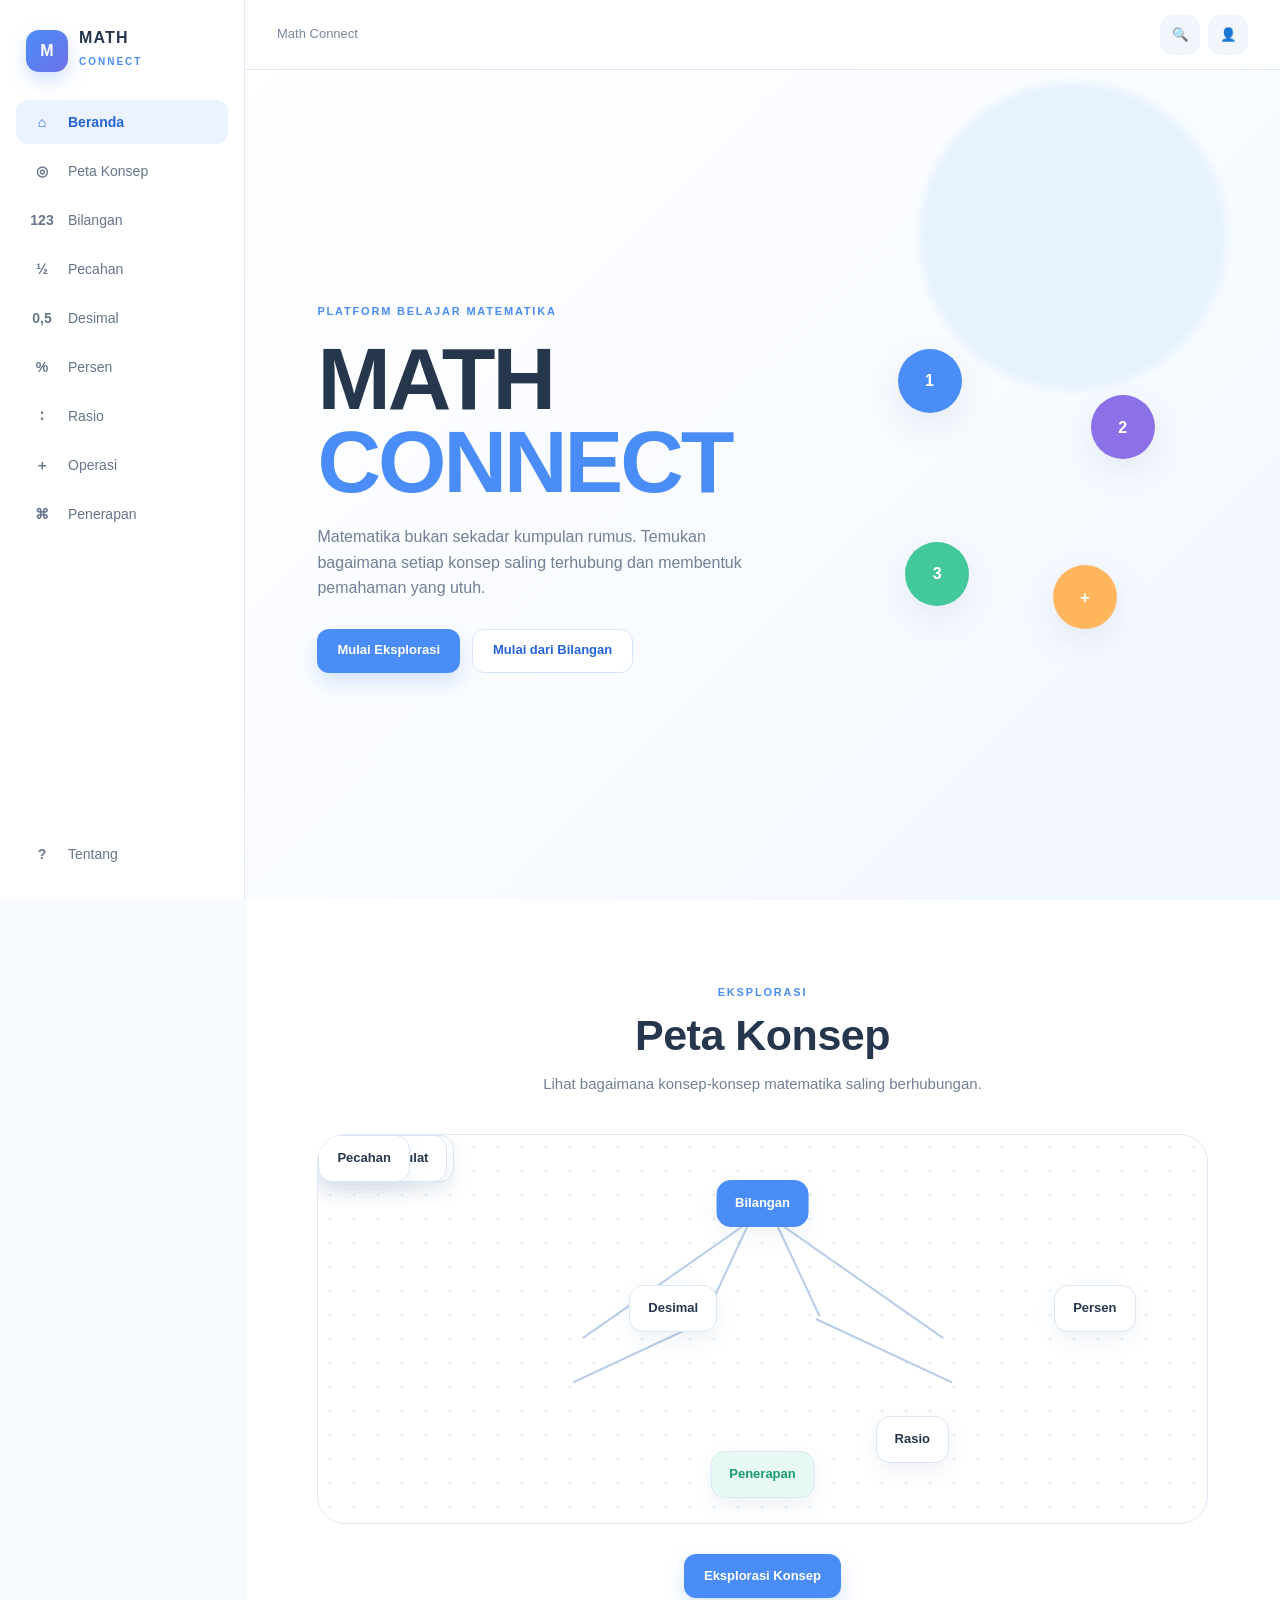
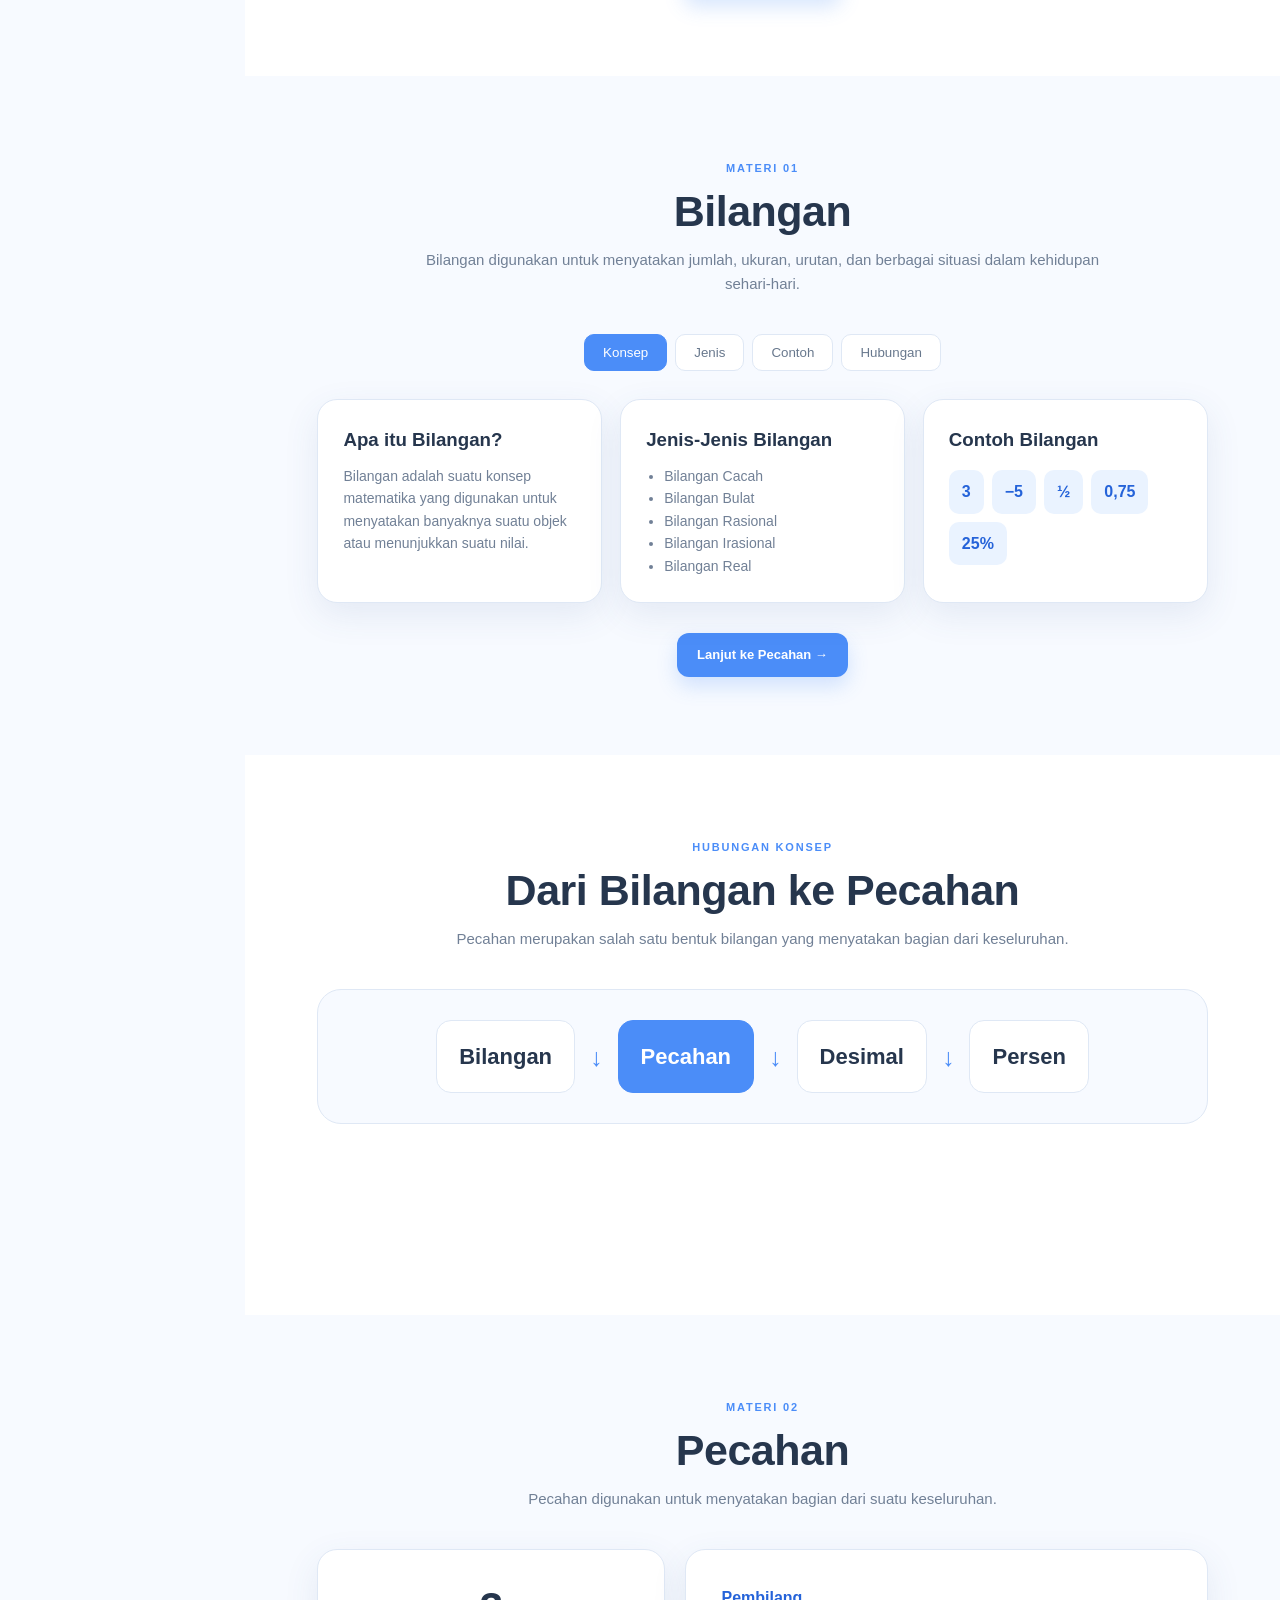
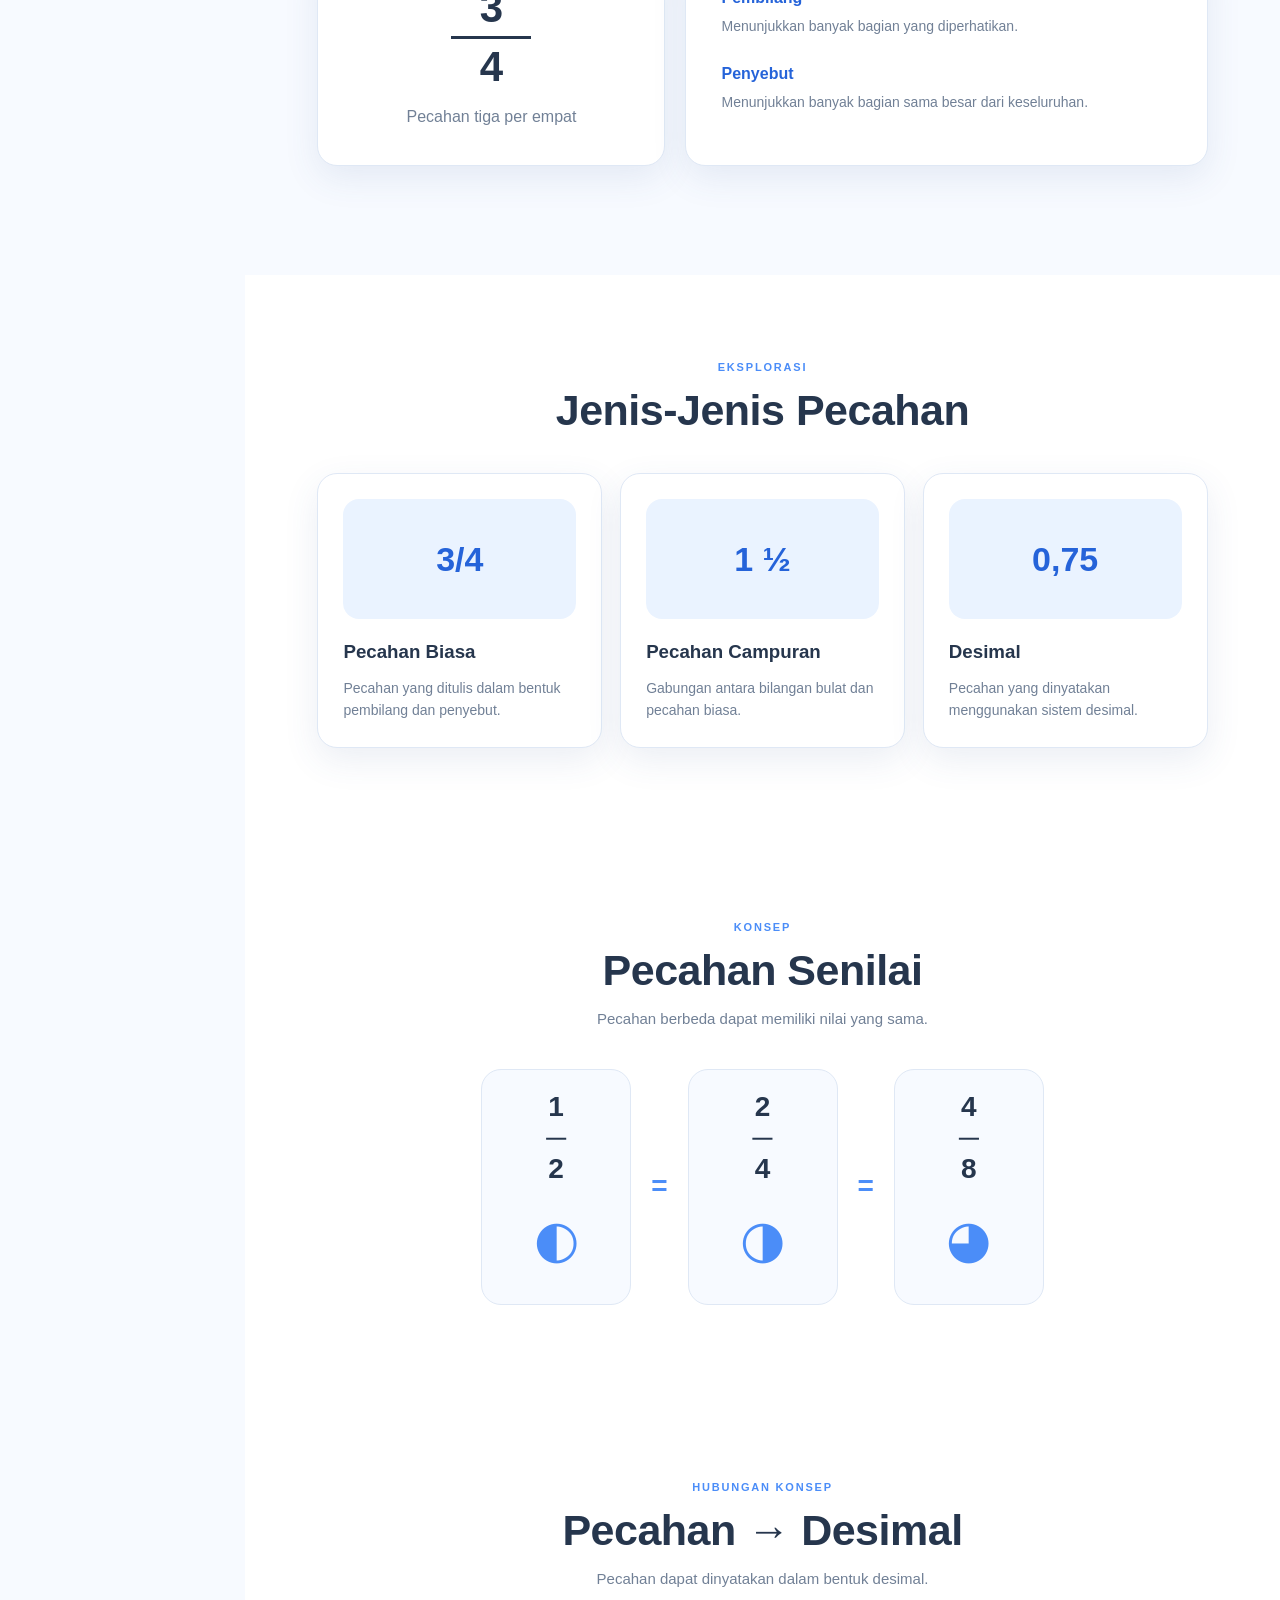
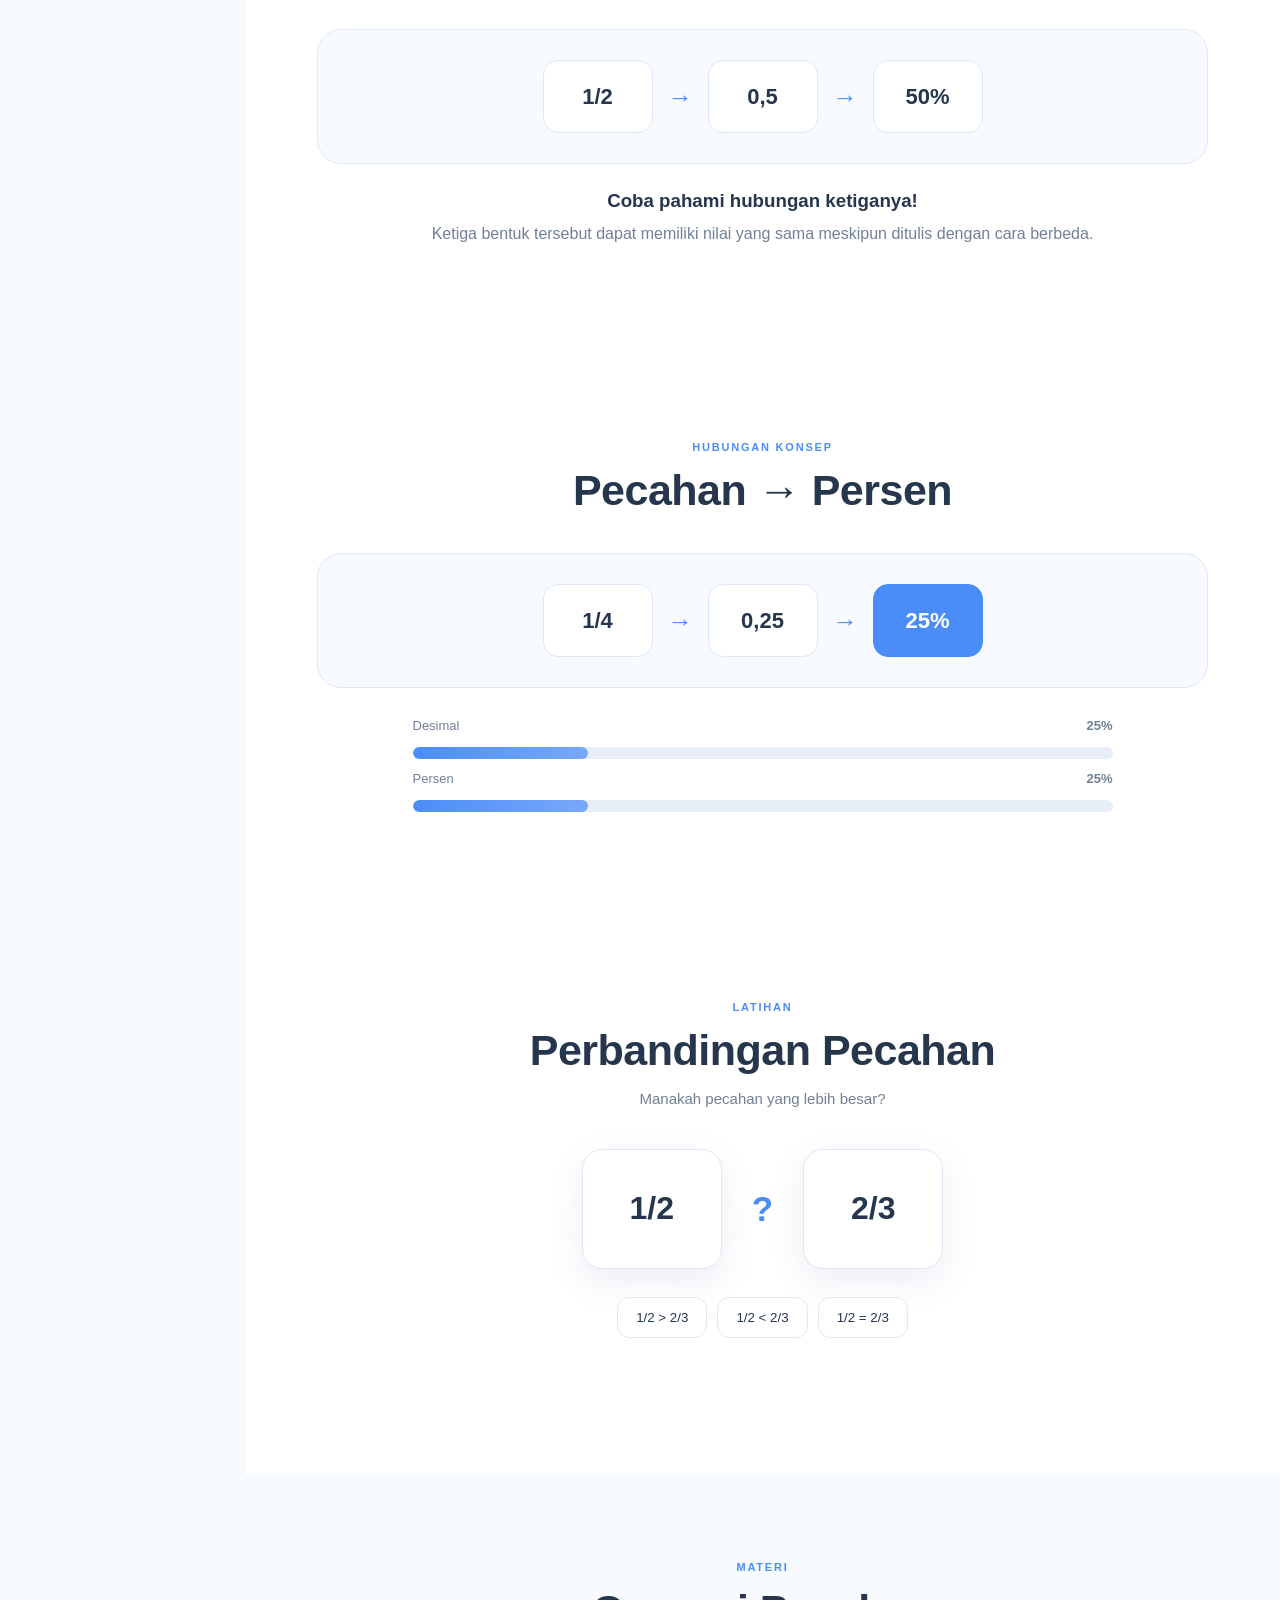
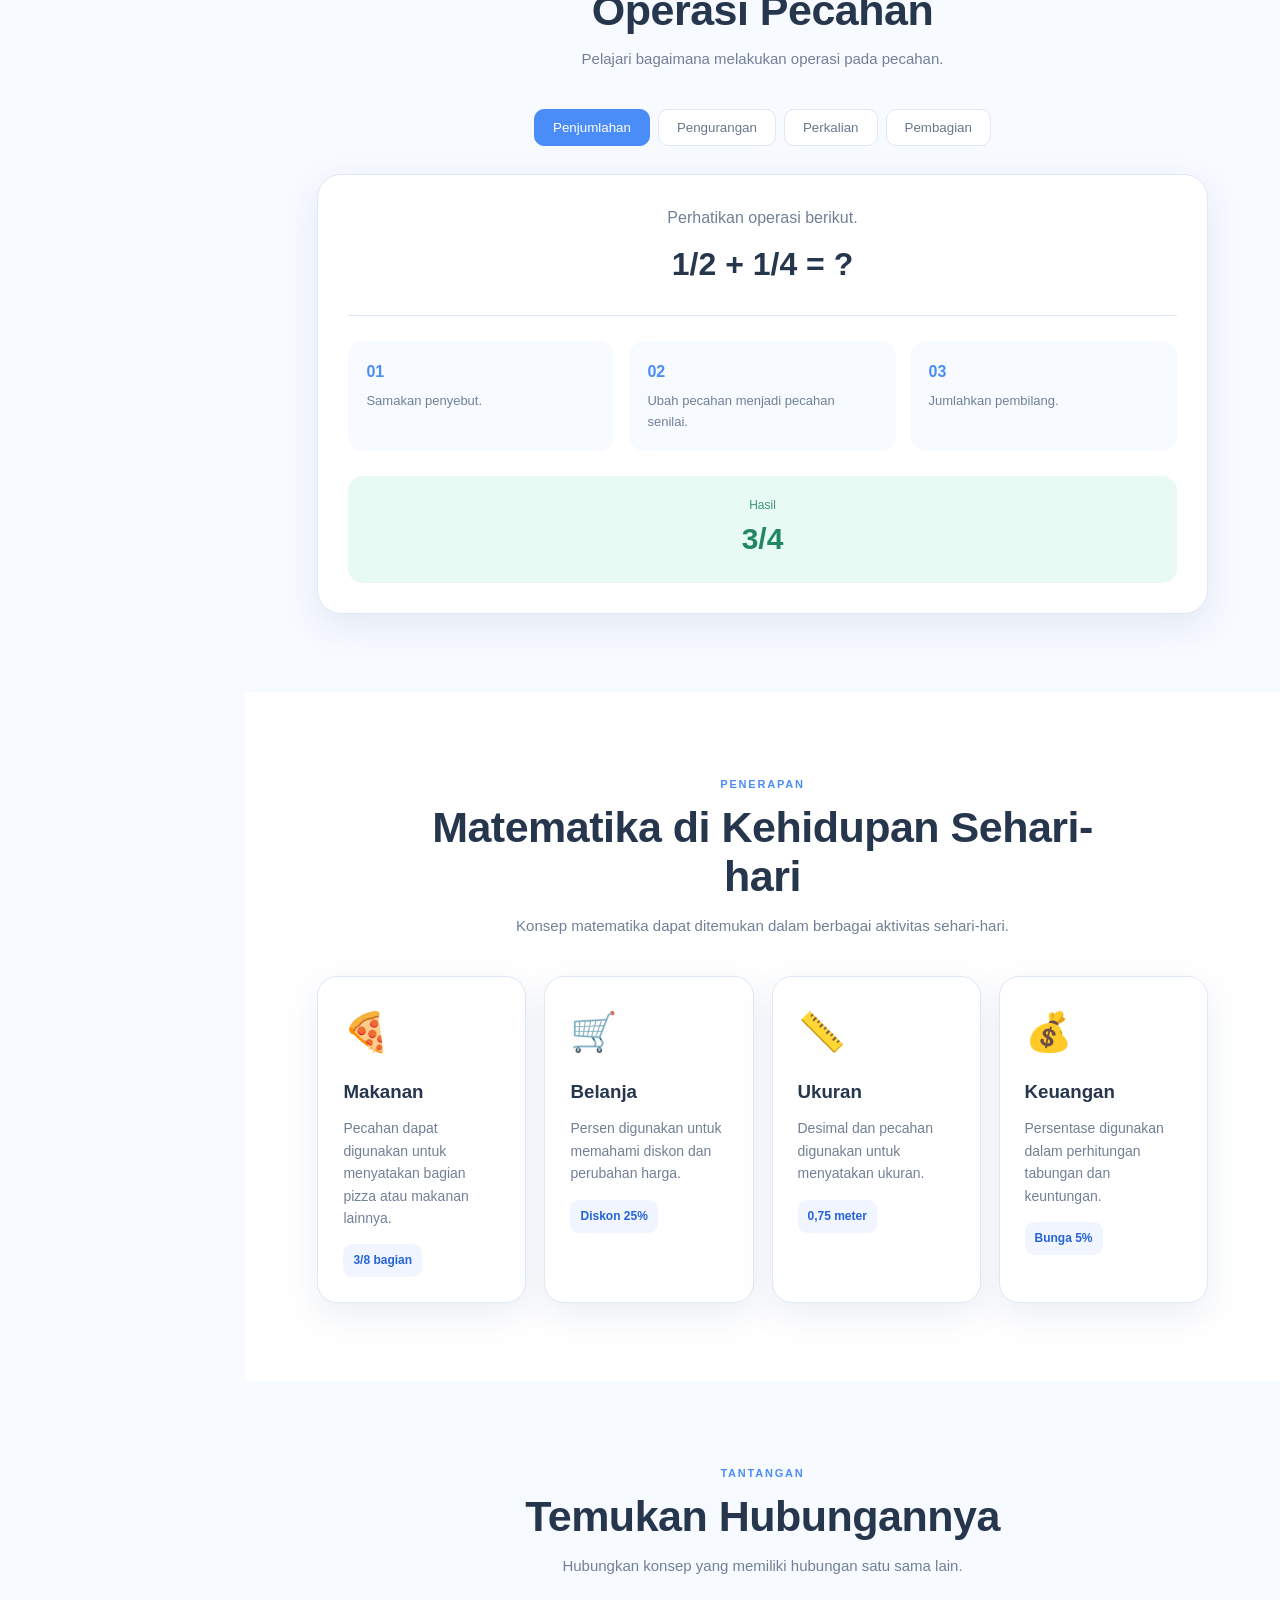
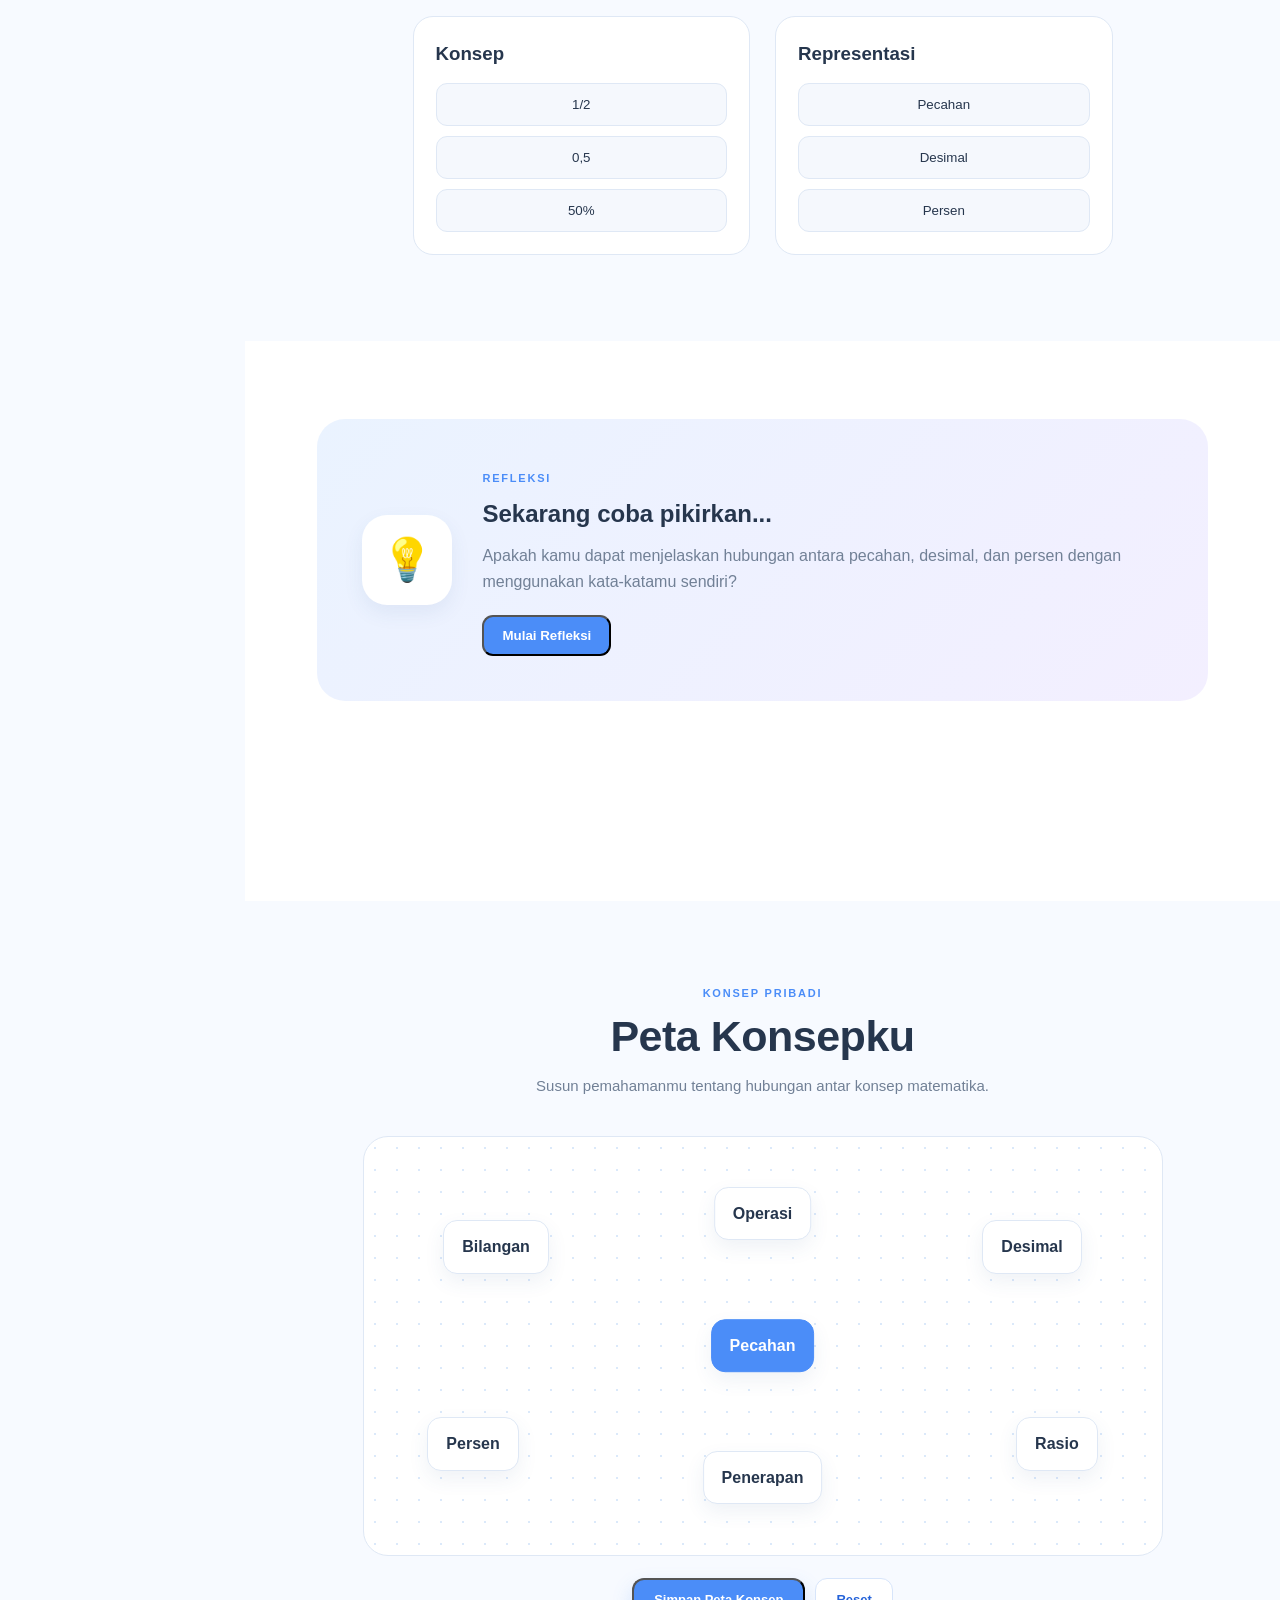
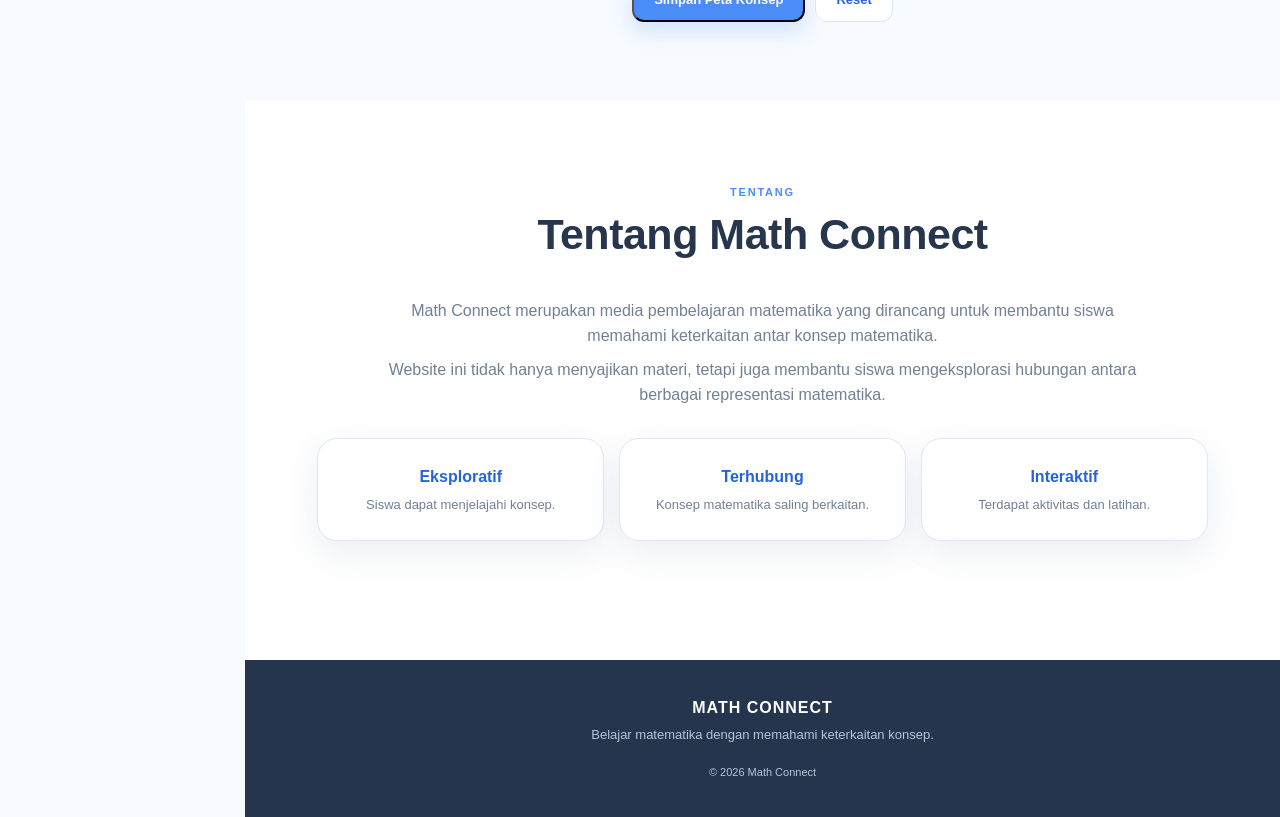
==== index.html @ d17e8210 "mathconnect" ====
<!DOCTYPE html>
<html lang="id">

<head>
    <meta charset="UTF-8">

    <!-- Agar website responsif di laptop, tablet, dan HP -->
    <meta name="viewport" content="width=device-width, initial-scale=1.0">

    <title>Math Connect - Belajar Matematika</title>

    <!--
        CSS akan kita tambahkan pada tahap berikutnya.
        Untuk sekarang dibiarkan kosong.
    -->
    <link rel="stylesheet" href="css/style.css">
</head>


<body>

    <!-- =====================================================
         1. STRUKTUR UTAMA WEBSITE
         ===================================================== -->

    <div class="app-container">


        <!-- =================================================
             2. SIDEBAR / MENU SAMPING
             ================================================= -->

        <aside class="sidebar" id="sidebar">

            <!-- Logo -->
            <div class="logo-area">

                <div class="logo-icon">
                    M
                </div>

                <div class="logo-text">
                    <h2>MATH</h2>
                    <span>CONNECT</span>
                </div>

            </div>


            <!-- Menu navigasi -->
            <nav class="main-navigation">

                <a href="#beranda" class="nav-item active">
                    <span class="nav-icon">⌂</span>
                    <span>Beranda</span>
                </a>

                <a href="#konsep" class="nav-item">
                    <span class="nav-icon">◎</span>
                    <span>Peta Konsep</span>
                </a>

                <a href="#bilangan" class="nav-item">
                    <span class="nav-icon">123</span>
                    <span>Bilangan</span>
                </a>

                <a href="#pecahan" class="nav-item">
                    <span class="nav-icon">½</span>
                    <span>Pecahan</span>
                </a>

                <a href="#desimal" class="nav-item">
                    <span class="nav-icon">0,5</span>
                    <span>Desimal</span>
                </a>

                <a href="#persen" class="nav-item">
                    <span class="nav-icon">%</span>
                    <span>Persen</span>
                </a>

                <a href="#rasio" class="nav-item">
                    <span class="nav-icon">∶</span>
                    <span>Rasio</span>
                </a>

                <a href="#operasi" class="nav-item">
                    <span class="nav-icon">＋</span>
                    <span>Operasi</span>
                </a>

                <a href="#penerapan" class="nav-item">
                    <span class="nav-icon">⌘</span>
                    <span>Penerapan</span>
                </a>

            </nav>


            <!-- Bagian bawah sidebar -->

            <div class="sidebar-bottom">

                <a href="#tentang" class="nav-item">
                    <span class="nav-icon">?</span>
                    <span>Tentang</span>
                </a>

            </div>

        </aside>



        <!-- =================================================
             3. AREA KONTEN UTAMA
             ================================================= -->

        <main class="main-content">


            <!-- =================================================
                 4. TOP BAR
                 ================================================= -->

            <header class="topbar">

                <button class="menu-toggle" id="menuToggle">
                    ☰
                </button>

                <div class="breadcrumb">
                    Math Connect
                </div>

                <div class="topbar-actions">

                    <button class="search-button">
                        🔍
                    </button>

                    <button class="profile-button">
                        👤
                    </button>

                </div>

            </header>



            <!-- =================================================
                 5. HALAMAN BERANDA / LANDING PAGE
                 ================================================= -->

            <section id="beranda" class="page-section landing-section">


                <div class="hero-content">

                    <span class="small-title">
                        PLATFORM BELAJAR MATEMATIKA
                    </span>

                    <h1>
                        MATH
                        <span>CONNECT</span>
                    </h1>

                    <p class="hero-description">
                        Matematika bukan sekadar kumpulan rumus.
                        Temukan bagaimana setiap konsep saling
                        terhubung dan membentuk pemahaman yang utuh.
                    </p>


                    <div class="hero-buttons">

                        <a href="#konsep" class="btn btn-primary">
                            Mulai Eksplorasi
                        </a>

                        <a href="#bilangan" class="btn btn-secondary">
                            Mulai dari Bilangan
                        </a>

                    </div>

                </div>


                <!-- Ilustrasi -->
                <div class="hero-illustration">

                    <div class="illustration-circle circle-one">
                        1
                    </div>

                    <div class="illustration-circle circle-two">
                        2
                    </div>

                    <div class="illustration-circle circle-three">
                        3
                    </div>

                    <div class="illustration-circle circle-four">
                        +
                    </div>

      

                </div>

            </section>



            <!-- =================================================
                 6. PETA KONSEP
                 ================================================= -->

            <section id="konsep" class="page-section concept-section">


                <div class="section-header">

                    <span class="section-label">
                        EKSPLORASI
                    </span>

                    <h2>
                        Peta Konsep
                    </h2>

                    <p>
                        Lihat bagaimana konsep-konsep matematika
                        saling berhubungan.
                    </p>

                </div>


                <!-- Area Concept Map -->

                <div class="concept-map">


                    <!-- Konsep utama -->

                    <div class="concept-node main-node">
                        <span>Bilangan</span>
                    </div>


                    <!-- Cabang -->

                    <div class="concept-line line-1"></div>

                    <div class="concept-node">
                        <span>Bilangan Cacah</span>
                    </div>


                    <div class="concept-line line-2"></div>

                    <div class="concept-node">
                        <span>Bilangan Bulat</span>
                    </div>


                    <div class="concept-line line-3"></div>

                    <div class="concept-node">
                        <span>Pecahan</span>
                    </div>


                    <div class="concept-line line-4"></div>

                    <div class="concept-node">
                        <span>Desimal</span>
                    </div>


                    <div class="concept-line line-5"></div>

                    <div class="concept-node">
                        <span>Persen</span>
                    </div>


                    <div class="concept-line line-6"></div>

                    <div class="concept-node">
                        <span>Rasio</span>
                    </div>


                    <!-- Hubungan ke penerapan -->

                    <div class="concept-node application-node">
                        <span>Penerapan</span>
                    </div>

                </div>


                <div class="section-action">

                    <a href="#bilangan" class="btn btn-primary">
                        Eksplorasi Konsep
                    </a>

                </div>

            </section>



            <!-- =================================================
                 7. MATERI BILANGAN
                 ================================================= -->

            <section id="bilangan" class="page-section material-section">


                <div class="section-header">

                    <span class="section-label">
                        MATERI 01
                    </span>

                    <h2>
                        Bilangan
                    </h2>

                    <p>
                        Bilangan digunakan untuk menyatakan jumlah,
                        ukuran, urutan, dan berbagai situasi dalam
                        kehidupan sehari-hari.
                    </p>

                </div>


                <!-- Tab materi -->

                <div class="material-tabs">

                    <button class="tab-button active">
                        Konsep
                    </button>

                    <button class="tab-button">
                        Jenis
                    </button>

                    <button class="tab-button">
                        Contoh
                    </button>

                    <button class="tab-button">
                        Hubungan
                    </button>

                </div>


                <!-- Isi materi -->

                <div class="material-content">


                    <article class="content-card">

                        <h3>
                            Apa itu Bilangan?
                        </h3>

                        <p>
                            Bilangan adalah suatu konsep matematika
                            yang digunakan untuk menyatakan banyaknya
                            suatu objek atau menunjukkan suatu nilai.
                        </p>

                    </article>


                    <article class="content-card">

                        <h3>
                            Jenis-Jenis Bilangan
                        </h3>

                        <ul>

                            <li>
                                Bilangan Cacah
                            </li>

                            <li>
                                Bilangan Bulat
                            </li>

                            <li>
                                Bilangan Rasional
                            </li>

                            <li>
                                Bilangan Irasional
                            </li>

                            <li>
                                Bilangan Real
                            </li>

                        </ul>

                    </article>


                    <article class="content-card">

                        <h3>
                            Contoh Bilangan
                        </h3>

                        <div class="example-list">

                            <span>3</span>
                            <span>−5</span>
                            <span>½</span>
                            <span>0,75</span>
                            <span>25%</span>

                        </div>

                    </article>


                </div>


                <!-- Tombol -->

                <div class="section-action">

                    <a href="#pecahan" class="btn btn-primary">
                        Lanjut ke Pecahan →
                    </a>

                </div>

            </section>



            <!-- =================================================
                 8. MENUJU PECAHAN
                 ================================================= -->

            <section id="pecahan" class="page-section transition-section">


                <div class="section-header">

                    <span class="section-label">
                        HUBUNGAN KONSEP
                    </span>

                    <h2>
                        Dari Bilangan ke Pecahan
                    </h2>

                    <p>
                        Pecahan merupakan salah satu bentuk bilangan
                        yang menyatakan bagian dari keseluruhan.
                    </p>

                </div>


                <div class="relationship-card">

                    <div class="relationship-node">
                        Bilangan
                    </div>

                    <div class="relationship-arrow">
                        ↓
                    </div>

                    <div class="relationship-node highlight">
                        Pecahan
                    </div>

                    <div class="relationship-arrow">
                        ↓
                    </div>

                    <div class="relationship-node">
                        Desimal
                    </div>

                    <div class="relationship-arrow">
                        ↓
                    </div>

                    <div class="relationship-node">
                        Persen
                    </div>

                </div>


            </section>



            <!-- =================================================
                 9. MATERI PECAHAN
                 ================================================= -->

            <section id="materi-pecahan" class="page-section material-section">


                <div class="section-header">

                    <span class="section-label">
                        MATERI 02
                    </span>

                    <h2>
                        Pecahan
                    </h2>

                    <p>
                        Pecahan digunakan untuk menyatakan bagian
                        dari suatu keseluruhan.
                    </p>

                </div>


                <div class="fraction-content">


                    <!-- Bentuk pecahan -->

                    <div class="fraction-display">

                        <div class="fraction-number">

                            <span class="numerator">
                                3
                            </span>

                            <span class="fraction-line">
                            </span>

                            <span class="denominator">
                                4
                            </span>

                        </div>

                        <p>
                            Pecahan tiga per empat
                        </p>

                    </div>


                    <!-- Penjelasan -->

                    <div class="fraction-explanation">

                        <div class="explanation-item">

                            <strong>
                                Pembilang
                            </strong>

                            <p>
                                Menunjukkan banyak bagian yang
                                diperhatikan.
                            </p>

                        </div>


                        <div class="explanation-item">

                            <strong>
                                Penyebut
                            </strong>

                            <p>
                                Menunjukkan banyak bagian sama besar
                                dari keseluruhan.
                            </p>

                        </div>

                    </div>

                </div>


            </section>



            <!-- =================================================
                 10. JENIS-JENIS PECAHAN
                 ================================================= -->

            <section class="page-section fraction-types-section">


                <div class="section-header">

                    <span class="section-label">
                        EKSPLORASI
                    </span>

                    <h2>
                        Jenis-Jenis Pecahan
                    </h2>

                </div>


                <div class="type-cards">


                    <article class="type-card">

                        <div class="type-visual">
                            3/4
                        </div>

                        <h3>
                            Pecahan Biasa
                        </h3>

                        <p>
                            Pecahan yang ditulis dalam bentuk
                            pembilang dan penyebut.
                        </p>

                    </article>


                    <article class="type-card">

                        <div class="type-visual">
                            1 ½
                        </div>

                        <h3>
                            Pecahan Campuran
                        </h3>

                        <p>
                            Gabungan antara bilangan bulat
                            dan pecahan biasa.
                        </p>

                    </article>


                    <article class="type-card">

                        <div class="type-visual">
                            0,75
                        </div>

                        <h3>
                            Desimal
                        </h3>

                        <p>
                            Pecahan yang dinyatakan menggunakan
                            sistem desimal.
                        </p>

                    </article>


                </div>

            </section>



            <!-- =================================================
                 11. PECAHAN SENILAI
                 ================================================= -->

            <section id="pecahan-senilai" class="page-section equivalent-section">


                <div class="section-header">

                    <span class="section-label">
                        KONSEP
                    </span>

                    <h2>
                        Pecahan Senilai
                    </h2>

                    <p>
                        Pecahan berbeda dapat memiliki nilai yang sama.
                    </p>

                </div>


                <div class="equivalent-fractions">


                    <div class="fraction-card">

                        <div class="fraction">
                            1<br>
                            ─<br>
                            2
                        </div>

                        <div class="circle-model">
                            ◐
                        </div>

                    </div>


                    <div class="equals">
                        =
                    </div>


                    <div class="fraction-card">

                        <div class="fraction">
                            2<br>
                            ─<br>
                            4
                        </div>

                        <div class="circle-model">
                            ◑
                        </div>

                    </div>


                    <div class="equals">
                        =
                    </div>


                    <div class="fraction-card">

                        <div class="fraction">
                            4<br>
                            ─<br>
                            8
                        </div>

                        <div class="circle-model">
                            ◕
                        </div>

                    </div>

                </div>


            </section>



            <!-- =================================================
                 12. PECAHAN KE DESIMAL
                 ================================================= -->

            <section id="desimal" class="page-section conversion-section">


                <div class="section-header">

                    <span class="section-label">
                        HUBUNGAN KONSEP
                    </span>

                    <h2>
                        Pecahan → Desimal
                    </h2>

                    <p>
                        Pecahan dapat dinyatakan dalam bentuk desimal.
                    </p>

                </div>


                <div class="conversion-card">


                    <div class="conversion-value">
                        1/2
                    </div>


                    <div class="conversion-arrow">
                        →
                    </div>


                    <div class="conversion-value">
                        0,5
                    </div>


                    <div class="conversion-arrow">
                        →
                    </div>


                    <div class="conversion-value">
                        50%
                    </div>


                </div>


                <div class="conversion-note">

                    <h3>
                        Coba pahami hubungan ketiganya!
                    </h3>

                    <p>
                        Ketiga bentuk tersebut dapat memiliki nilai
                        yang sama meskipun ditulis dengan cara berbeda.
                    </p>

                </div>

            </section>



            <!-- =================================================
                 13. PECAHAN → PERSEN
                 ================================================= -->

            <section id="persen" class="page-section conversion-section">


                <div class="section-header">

                    <span class="section-label">
                        HUBUNGAN KONSEP
                    </span>

                    <h2>
                        Pecahan → Persen
                    </h2>

                </div>


                <div class="percent-example">

                    <div class="fraction-box">
                        1/4
                    </div>

                    <div class="arrow">
                        →
                    </div>

                    <div class="decimal-box">
                        0,25
                    </div>

                    <div class="arrow">
                        →
                    </div>

                    <div class="percent-box">
                        25%
                    </div>

                </div>


                <div class="progress-area">

                    <div class="progress-label">

                        <span>
                            Desimal
                        </span>

                        <strong>
                            25%
                        </strong>

                    </div>

                    <div class="progress-bar">

                        <div class="progress-fill">
                        </div>

                    </div>


                    <div class="progress-label">

                        <span>
                            Persen
                        </span>

                        <strong>
                            25%
                        </strong>

                    </div>

                    <div class="progress-bar">

                        <div class="progress-fill">
                        </div>

                    </div>

                </div>

            </section>



            <!-- =================================================
                 14. PERBANDINGAN PECAHAN
                 ================================================= -->

            <section class="page-section comparison-section">


                <div class="section-header">

                    <span class="section-label">
                        LATIHAN
                    </span>

                    <h2>
                        Perbandingan Pecahan
                    </h2>

                    <p>
                        Manakah pecahan yang lebih besar?
                    </p>

                </div>


                <div class="comparison-problem">


                    <div class="comparison-fraction">
                        1/2
                    </div>


                    <div class="comparison-symbol">
                        ?
                    </div>


                    <div class="comparison-fraction">
                        2/3
                    </div>


                </div>


                <div class="answer-buttons">

                    <button>
                        1/2 &gt; 2/3
                    </button>

                    <button>
                        1/2 &lt; 2/3
                    </button>

                    <button>
                        1/2 = 2/3
                    </button>

                </div>


            </section>



            <!-- =================================================
                 15. OPERASI PECAHAN
                 ================================================= -->

            <section id="operasi" class="page-section operation-section">


                <div class="section-header">

                    <span class="section-label">
                        MATERI
                    </span>

                    <h2>
                        Operasi Pecahan
                    </h2>

                    <p>
                        Pelajari bagaimana melakukan operasi
                        pada pecahan.
                    </p>

                </div>


                <div class="operation-tabs">

                    <button class="operation-tab active">
                        Penjumlahan
                    </button>

                    <button class="operation-tab">
                        Pengurangan
                    </button>

                    <button class="operation-tab">
                        Perkalian
                    </button>

                    <button class="operation-tab">
                        Pembagian
                    </button>

                </div>


                <div class="operation-content">


                    <div class="operation-question">

                        <p>
                            Perhatikan operasi berikut.
                        </p>

                        <h3>
                            1/2 + 1/4 = ?
                        </h3>

                    </div>


                    <div class="operation-steps">

                        <div class="step">

                            <span>
                                01
                            </span>

                            <p>
                                Samakan penyebut.
                            </p>

                        </div>


                        <div class="step">

                            <span>
                                02
                            </span>

                            <p>
                                Ubah pecahan menjadi
                                pecahan senilai.
                            </p>

                        </div>


                        <div class="step">

                            <span>
                                03
                            </span>

                            <p>
                                Jumlahkan pembilang.
                            </p>

                        </div>


                    </div>


                    <div class="operation-result">

                        <span>
                            Hasil
                        </span>

                        <strong>
                            3/4
                        </strong>

                    </div>

                </div>

            </section>



            <!-- =================================================
                 16. PENERAPAN DALAM KEHIDUPAN SEHARI-HARI
                 ================================================= -->

            <section id="penerapan" class="page-section application-section">


                <div class="section-header">

                    <span class="section-label">
                        PENERAPAN
                    </span>

                    <h2>
                        Matematika di Kehidupan Sehari-hari
                    </h2>

                    <p>
                        Konsep matematika dapat ditemukan
                        dalam berbagai aktivitas sehari-hari.
                    </p>

                </div>


                <div class="application-cards">


                    <article class="application-card">

                        <div class="application-icon">
                            🍕
                        </div>

                        <h3>
                            Makanan
                        </h3>

                        <p>
                            Pecahan dapat digunakan untuk menyatakan
                            bagian pizza atau makanan lainnya.
                        </p>

                        <span class="application-example">
                            3/8 bagian
                        </span>

                    </article>


                    <article class="application-card">

                        <div class="application-icon">
                            🛒
                        </div>

                        <h3>
                            Belanja
                        </h3>

                        <p>
                            Persen digunakan untuk memahami diskon
                            dan perubahan harga.
                        </p>

                        <span class="application-example">
                            Diskon 25%
                        </span>

                    </article>


                    <article class="application-card">

                        <div class="application-icon">
                            📏
                        </div>

                        <h3>
                            Ukuran
                        </h3>

                        <p>
                            Desimal dan pecahan digunakan untuk
                            menyatakan ukuran.
                        </p>

                        <span class="application-example">
                            0,75 meter
                        </span>

                    </article>


                    <article class="application-card">

                        <div class="application-icon">
                            💰
                        </div>

                        <h3>
                            Keuangan
                        </h3>

                        <p>
                            Persentase digunakan dalam perhitungan
                            tabungan dan keuntungan.
                        </p>

                        <span class="application-example">
                            Bunga 5%
                        </span>

                    </article>

                </div>

            </section>



            <!-- =================================================
                 17. TEMUKAN HUBUNGANNYA
                 ================================================= -->

            <section class="page-section relationship-section">


                <div class="section-header">

                    <span class="section-label">
                        TANTANGAN
                    </span>

                    <h2>
                        Temukan Hubungannya
                    </h2>

                    <p>
                        Hubungkan konsep yang memiliki hubungan
                        satu sama lain.
                    </p>

                </div>


                <div class="relationship-game">


                    <div class="relationship-column">

                        <h3>
                            Konsep
                        </h3>

                        <button>
                            1/2
                        </button>

                        <button>
                            0,5
                        </button>

                        <button>
                            50%
                        </button>

                    </div>


                    <div class="relationship-column">

                        <h3>
                            Representasi
                        </h3>

                        <button>
                            Pecahan
                        </button>

                        <button>
                            Desimal
                        </button>

                        <button>
                            Persen
                        </button>

                    </div>

                </div>

            </section>



            <!-- =================================================
                 18. REFLEKSI
                 ================================================= -->

            <section class="page-section reflection-section">


                <div class="reflection-card">


                    <div class="reflection-icon">
                        💡
                    </div>


                    <div class="reflection-content">

                        <span class="section-label">
                            REFLEKSI
                        </span>

                        <h2>
                            Sekarang coba pikirkan...
                        </h2>

                        <p>
                            Apakah kamu dapat menjelaskan hubungan
                            antara pecahan, desimal, dan persen
                            dengan menggunakan kata-katamu sendiri?
                        </p>


                        <button class="reflection-button">
                            Mulai Refleksi
                        </button>

                    </div>

                </div>

            </section>



            <!-- =================================================
                 19. PERSONAL CONCEPT MAP
                 ================================================= -->

            <section class="page-section personal-map-section">


                <div class="section-header">

                    <span class="section-label">
                        KONSEP PRIBADI
                    </span>

                    <h2>
                        Peta Konsepku
                    </h2>

                    <p>
                        Susun pemahamanmu tentang hubungan
                        antar konsep matematika.
                    </p>

                </div>


                <div class="personal-map">


                    <div class="personal-map-center">
                        Pecahan
                    </div>


                    <div class="personal-map-node node-a">
                        Bilangan
                    </div>


                    <div class="personal-map-node node-b">
                        Desimal
                    </div>


                    <div class="personal-map-node node-c">
                        Persen
                    </div>


                    <div class="personal-map-node node-d">
                        Rasio
                    </div>


                    <div class="personal-map-node node-e">
                        Operasi
                    </div>


                    <div class="personal-map-node node-f">
                        Penerapan
                    </div>

                </div>


                <div class="map-actions">

                    <button class="btn btn-primary">
                        Simpan Peta Konsep
                    </button>

                    <button class="btn btn-secondary">
                        Reset
                    </button>

                </div>

            </section>



            <!-- =================================================
                 20. TENTANG WEBSITE
                 ================================================= -->

            <section id="tentang" class="page-section about-section">


                <div class="section-header">

                    <span class="section-label">
                        TENTANG
                    </span>

                    <h2>
                        Tentang Math Connect
                    </h2>

                </div>


                <div class="about-content">

                    <p>
                        Math Connect merupakan media pembelajaran
                        matematika yang dirancang untuk membantu siswa
                        memahami keterkaitan antar konsep matematika.
                    </p>

                    <p>
                        Website ini tidak hanya menyajikan materi,
                        tetapi juga membantu siswa mengeksplorasi
                        hubungan antara berbagai representasi
                        matematika.
                    </p>


                    <div class="about-features">

                        <div class="feature-item">

                            <strong>
                                Eksploratif
                            </strong>

                            <span>
                                Siswa dapat menjelajahi konsep.
                            </span>

                        </div>


                        <div class="feature-item">

                            <strong>
                                Terhubung
                            </strong>

                            <span>
                                Konsep matematika saling berkaitan.
                            </span>

                        </div>


                        <div class="feature-item">

                            <strong>
                                Interaktif
                            </strong>

                            <span>
                                Terdapat aktivitas dan latihan.
                            </span>

                        </div>

                    </div>

                </div>

            </section>



            <!-- =================================================
                 21. FOOTER
                 ================================================= -->

            <footer class="footer">

                <div class="footer-logo">
                    MATH CONNECT
                </div>

                <p>
                    Belajar matematika dengan memahami
                    keterkaitan konsep.
                </p>

                <p class="copyright">
                    © 2026 Math Connect
                </p>

            </footer>


        </main>

    </div>



    <!-- =====================================================
         22. JAVASCRIPT
         ===================================================== -->

    <!--
        JavaScript akan kita buat pada tahap berikutnya.
    -->

    <script src="js/app.js"></script>

</body>

</html>
---- css/style.css ----
@import url('https://fonts.googleapis.com/css2?family=Inter:wght@400;500;600;700;800&display=swap');

/* =========================================================
   MATH CONNECT
   STYLE.CSS
   ========================================================= */


/* =========================================================
   1. RESET & GLOBAL
   ========================================================= */

* {
    margin: 0;
    padding: 0;
    box-sizing: border-box;
}

:root {
    /* Warna utama */
    --blue: #4b8df8;
    --blue-dark: #2563d9;
    --blue-light: #eaf3ff;

    /* Warna pendukung */
    --purple: #8b70e8;
    --green: #42c89b;
    --orange: #ffb65c;
    --pink: #f58fb2;

    /* Warna teks */
    --text: #26364d;
    --muted: #718096;

    /* Warna garis dan background */
    --line: #dfe8f5;
    --bg: #f7faff;
    --white: #ffffff;

    /* Efek */
    --shadow: 0 12px 35px rgba(57, 93, 145, 0.10);

    /* Radius */
    --radius: 20px;
}

html {
    scroll-behavior: smooth;
}

body {
    font-family: "Segoe UI", Arial, sans-serif;
    color: var(--text);
    background: var(--bg);
    line-height: 1.6;
}

button,
input,
textarea,
select {
    font-family: inherit;
}

button {
    cursor: pointer;
}

a {
    text-decoration: none;
    color: inherit;
}


/* =========================================================
   2. LAYOUT UTAMA
   ========================================================= */

.app-container {
    min-height: 100vh;
    display: flex;
}


/* =========================================================
   3. SIDEBAR
   ========================================================= */

.sidebar {
    width: 245px;
    height: 100vh;

    background: var(--white);

    border-right: 1px solid var(--line);

    position: fixed;
    top: 0;
    left: 0;

    z-index: 1000;

    padding: 24px 16px;

    display: flex;
    flex-direction: column;

    overflow-y: auto;

    transition: transform 0.3s ease;
}


/* Logo */

.logo-area {
    display: flex;
    align-items: center;

    gap: 11px;

    padding: 5px 10px 28px;
}

.logo-icon {
    width: 42px;
    height: 42px;

    border-radius: 13px;

    display: grid;
    place-items: center;

    color: white;

    font-weight: 800;

    background: linear-gradient(
        135deg,
        #4b8df8,
        #6d72e8
    );

    box-shadow:
        0 8px 18px rgba(75, 141, 248, 0.25);
}

.logo-text h2 {
    font-size: 16px;

    letter-spacing: 1.2px;

    line-height: 1.1;
}

.logo-text span {
    color: var(--blue);

    font-size: 10px;

    font-weight: 800;

    letter-spacing: 2px;
}


/* Navigasi */

.main-navigation {
    display: flex;
    flex-direction: column;

    gap: 5px;
}

.nav-item {
    min-height: 44px;

    display: flex;
    align-items: center;

    gap: 12px;

    padding: 9px 12px;

    border-radius: 12px;

    color: #66758b;

    font-size: 14px;

    transition: all 0.2s ease;
}

.nav-item:hover {
    color: var(--blue-dark);

    background: var(--blue-light);

    transform: translateX(2px);
}

.nav-item.active {
    color: var(--blue-dark);

    background: var(--blue-light);

    font-weight: 700;
}

.nav-icon {
    width: 28px;

    text-align: center;

    font-size: 14px;

    font-weight: 700;
}

.sidebar-bottom {
    margin-top: auto;

    padding-top: 20px;
}


/* =========================================================
   4. MAIN CONTENT
   ========================================================= */

.main-content {
    margin-left: 245px;

    width: calc(100% - 245px);

    min-width: 0;
}


/* =========================================================
   5. TOPBAR
   ========================================================= */

.topbar {
    height: 70px;

    background: rgba(255, 255, 255, 0.94);

    border-bottom: 1px solid var(--line);

    display: flex;
    align-items: center;
    justify-content: space-between;

    padding: 0 32px;

    position: sticky;

    top: 0;

    z-index: 900;

    backdrop-filter: blur(10px);
}

.breadcrumb {
    color: #7a899d;

    font-size: 13px;
}

.topbar-actions {
    display: flex;

    gap: 8px;
}

.search-button,
.profile-button,
.menu-toggle {
    width: 40px;
    height: 40px;

    border: none;

    border-radius: 12px;

    background: #f1f6fd;

    color: #52637a;

    transition: 0.2s ease;
}

.search-button:hover,
.profile-button:hover {
    background: var(--blue-light);

    color: var(--blue-dark);
}

.menu-toggle {
    display: none;
}


/* =========================================================
   6. SECTION UMUM
   ========================================================= */

.page-section {
    min-height: 560px;

    padding: 78px 7%;

    scroll-margin-top: 70px;
}

.section-header {
    max-width: 720px;

    margin: 0 auto 38px;

    text-align: center;
}

.section-label,
.small-title {
    color: var(--blue);

    font-size: 11px;

    font-weight: 800;

    letter-spacing: 1.8px;
}

.section-header h2 {
    margin-top: 7px;

    font-size: clamp(30px, 4vw, 43px);

    line-height: 1.15;

    letter-spacing: -0.5px;
}

.section-header p {
    color: var(--muted);

    margin-top: 12px;

    font-size: 15px;
}

.section-action {
    text-align: center;

    margin-top: 30px;
}


/* =========================================================
   7. BUTTON
   ========================================================= */

.btn {
    display: inline-flex;

    align-items: center;
    justify-content: center;

    min-height: 44px;

    padding: 0 20px;

    border-radius: 12px;

    font-weight: 700;

    font-size: 13px;

    transition: all 0.2s ease;
}

.btn:hover {
    transform: translateY(-2px);
}

.btn-primary {
    background: var(--blue);

    color: white;

    box-shadow:
        0 9px 20px rgba(75, 141, 248, 0.22);
}

.btn-primary:hover {
    background: var(--blue-dark);
}

.btn-secondary {
    background: white;

    color: var(--blue-dark);

    border: 1px solid #d7e5fb;
}

.btn-secondary:hover {
    background: var(--blue-light);
}


/* =========================================================
   8. LANDING / HERO
   ========================================================= */

.landing-section {
    min-height: calc(100vh - 70px);

    display: grid;

    grid-template-columns: 1.1fr 0.9fr;

    align-items: center;

    gap: 50px;

    background:
        radial-gradient(
            circle at 80% 20%,
            #e7f2ff 0 14%,
            transparent 15%
        ),
        linear-gradient(
            135deg,
            #ffffff 0%,
            #f2f7ff 100%
        );
}

.hero-content h1 {
    font-size: clamp(50px, 7vw, 88px);

    line-height: 0.95;

    letter-spacing: -3px;

    margin: 14px 0 20px;
}

.hero-content h1 span {
    display: block;

    color: var(--blue);
}

.hero-description {
    max-width: 580px;

    color: var(--muted);

    font-size: 16px;
}

.hero-buttons {
    display: flex;

    gap: 12px;

    flex-wrap: wrap;

    margin-top: 28px;
}


/* =========================================================
   9. ILUSTRASI HERO
   ========================================================= */

.hero-illustration {
    min-height: 390px;

    position: relative;

    display: grid;

    place-items: center;
}

.book-illustration {
    width: 190px;

    height: 145px;

    border-radius: 20px 20px 32px 32px;

    background: white;

    display: grid;

    place-items: center;

    font-size: 72px;

    box-shadow: var(--shadow);

    transform: rotate(-5deg);

    position: relative;

    z-index: 3;
}

.illustration-circle {
    position: absolute;

    width: 64px;

    height: 64px;

    border-radius: 50%;

    display: grid;

    place-items: center;

    font-weight: 800;

    color: white;

    box-shadow: var(--shadow);

    z-index: 2;

    animation: floating 4s ease-in-out infinite;
}

.circle-one {
    background: var(--blue);

    top: 15%;

    left: 18%;
}

.circle-two {
    background: var(--purple);

    top: 27%;

    right: 14%;

    animation-delay: 0.5s;
}

.circle-three {
    background: var(--green);

    bottom: 19%;

    left: 20%;

    animation-delay: 1s;
}

.circle-four {
    background: var(--orange);

    bottom: 13%;

    right: 24%;

    animation-delay: 1.5s;
}

@keyframes floating {
    0%,
    100% {
        transform: translateY(0);
    }

    50% {
        transform: translateY(-10px);
    }
}


/* =========================================================
   10. PETA KONSEP
   ========================================================= */

.concept-section {
    background: #ffffff;
}

.concept-map {
    max-width: 920px;

    margin: auto;

    min-height: 390px;

    position: relative;

    border: 1px solid var(--line);

    border-radius: 28px;

    background:
        radial-gradient(
            circle,
            #dbe9fa 1px,
            transparent 1px
        );

    background-size: 24px 24px;

    overflow: hidden;
}


/* Node */

.concept-node {
    position: absolute;

    padding: 12px 18px;

    border-radius: 14px;

    background: white;

    border: 1px solid #dbe6f5;

    box-shadow:
        0 8px 20px rgba(57, 93, 145, 0.08);

    font-size: 13px;

    font-weight: 700;

    z-index: 2;

    transition: all 0.25s ease;
}

.concept-node:hover {
    transform: translateY(-4px) scale(1.03);

    box-shadow:
        0 12px 25px rgba(57, 93, 145, 0.15);

    border-color: var(--blue);
}


/* Node utama */

.main-node {
    left: 50%;

    top: 45px;

    transform: translateX(-50%);

    color: white;

    background: var(--blue);

    border-color: var(--blue);
}

.main-node:hover {
    transform: translateX(-50%) translateY(-4px) scale(1.03);
}


/* Posisi node */

.concept-node:nth-of-type(8) {
    left: 8%;
    top: 150px;
}

.concept-node:nth-of-type(9) {
    left: 35%;
    top: 150px;
}

.concept-node:nth-of-type(10) {
    right: 35%;
    top: 150px;
}

.concept-node:nth-of-type(11) {
    right: 8%;
    top: 150px;
}

.concept-node:nth-of-type(12) {
    left: 29%;
    bottom: 60px;
}

.concept-node:nth-of-type(13) {
    right: 29%;
    bottom: 60px;
}

.application-node {
    left: 50%;

    bottom: 25px;

    transform: translateX(-50%);

    background: #e6faf3;

    color: #1b9a70;
}

.application-node:hover {
    transform: translateX(-50%) translateY(-4px) scale(1.03);
}


/* Garis concept map */

.concept-line {
    position: absolute;

    height: 2px;

    background: #b8cce8;

    transform-origin: left center;

    z-index: 1;
}

.line-1 {
    width: 220px;

    left: 50%;

    top: 76px;

    transform: rotate(145deg);
}

.line-2 {
    width: 115px;

    left: 49%;

    top: 76px;

    transform: rotate(115deg);
}

.line-3 {
    width: 115px;

    left: 51%;

    top: 76px;

    transform: rotate(65deg);
}

.line-4 {
    width: 220px;

    left: 50%;

    top: 76px;

    transform: rotate(35deg);
}

.line-5 {
    width: 150px;

    left: 44%;

    top: 183px;

    transform: rotate(155deg);
}

.line-6 {
    width: 150px;

    left: 56%;

    top: 183px;

    transform: rotate(25deg);
}


/* =========================================================
   11. MATERIAL SECTION
   ========================================================= */

.material-section {
    background: #f7faff;
}


/* Tab */

.material-tabs,
.operation-tabs {
    display: flex;

    justify-content: center;

    gap: 8px;

    flex-wrap: wrap;

    margin-bottom: 28px;
}

.tab-button,
.operation-tab {
    padding: 10px 18px;

    border-radius: 10px;

    background: white;

    color: #68788d;

    border: 1px solid var(--line);

    transition: all 0.2s ease;
}

.tab-button:hover,
.operation-tab:hover {
    border-color: var(--blue);

    color: var(--blue-dark);
}

.tab-button.active,
.operation-tab.active {
    color: white;

    background: var(--blue);

    border-color: var(--blue);
}


/* Material cards */

.material-content {
    max-width: 1050px;

    margin: auto;

    display: grid;

    grid-template-columns: repeat(3, 1fr);

    gap: 18px;
}

.content-card,
.type-card,
.application-card,
.feature-item {
    background: white;

    border: 1px solid var(--line);

    border-radius: var(--radius);

    padding: 25px;

    box-shadow: var(--shadow);

    transition: all 0.25s ease;
}

.content-card:hover,
.type-card:hover,
.application-card:hover,
.feature-item:hover {
    transform: translateY(-5px);

    box-shadow:
        0 18px 40px rgba(57, 93, 145, 0.13);
}

.content-card h3,
.type-card h3,
.application-card h3 {
    margin-bottom: 10px;
}

.content-card p,
.content-card li,
.type-card p,
.application-card p {
    color: var(--muted);

    font-size: 14px;
}

.content-card ul {
    padding-left: 18px;
}


/* Contoh bilangan */

.example-list {
    display: flex;

    gap: 8px;

    flex-wrap: wrap;

    margin-top: 15px;
}

.example-list span {
    padding: 9px 13px;

    border-radius: 10px;

    background: var(--blue-light);

    color: var(--blue-dark);

    font-weight: 700;

    transition: 0.2s ease;
}

.example-list span:hover {
    background: var(--blue);

    color: white;

    transform: translateY(-2px);
}


/* =========================================================
   12. HUBUNGAN KONSEP
   ========================================================= */

.transition-section,
.conversion-section,
.comparison-section,
.equivalent-section,
.fraction-types-section {
    background: white;
}

.relationship-card,
.conversion-card,
.percent-example {
    max-width: 900px;

    margin: auto;

    display: flex;

    align-items: center;

    justify-content: center;

    gap: 15px;

    flex-wrap: wrap;

    padding: 30px;

    background: #f7faff;

    border: 1px solid var(--line);

    border-radius: 24px;
}

.relationship-node,
.conversion-value,
.fraction-box,
.decimal-box,
.percent-box {
    min-width: 110px;

    padding: 18px 22px;

    border-radius: 15px;

    text-align: center;

    background: white;

    border: 1px solid var(--line);

    font-size: 22px;

    font-weight: 800;

    transition: all 0.2s ease;
}

.relationship-node:hover,
.conversion-value:hover {
    transform: translateY(-3px);

    border-color: var(--blue);

    box-shadow: var(--shadow);
}

.relationship-node.highlight,
.percent-box {
    color: white;

    background: var(--blue);

    border-color: var(--blue);
}

.relationship-arrow,
.conversion-arrow,
.arrow {
    font-size: 25px;

    color: var(--blue);

    font-weight: 800;
}


/* =========================================================
   13. MATERI PECAHAN
   ========================================================= */

.fraction-content {
    max-width: 900px;

    margin: auto;

    display: grid;

    grid-template-columns: 0.8fr 1.2fr;

    gap: 20px;
}

.fraction-display,
.fraction-explanation {
    background: white;

    border: 1px solid var(--line);

    border-radius: var(--radius);

    padding: 35px;

    box-shadow: var(--shadow);
}

.fraction-display {
    text-align: center;
}

.fraction-number {
    display: inline-flex;

    flex-direction: column;

    align-items: center;

    font-size: 42px;

    font-weight: 800;

    line-height: 1.1;
}

.fraction-line {
    width: 80px;

    height: 3px;

    background: var(--text);

    margin: 5px 0;
}

.fraction-display p {
    color: var(--muted);

    margin-top: 14px;
}

.explanation-item + .explanation-item {
    margin-top: 24px;
}

.explanation-item strong {
    color: var(--blue-dark);
}

.explanation-item p {
    color: var(--muted);

    font-size: 14px;

    margin-top: 4px;
}


/* =========================================================
   14. JENIS PECAHAN
   ========================================================= */

.type-cards,
.application-cards {
    max-width: 1100px;

    margin: auto;

    display: grid;

    grid-template-columns: repeat(3, 1fr);

    gap: 18px;
}

.type-visual {
    height: 120px;

    border-radius: 16px;

    background: var(--blue-light);

    display: grid;

    place-items: center;

    font-size: 34px;

    font-weight: 800;

    color: var(--blue-dark);

    margin-bottom: 18px;
}


/* =========================================================
   15. PECAHAN SENILAI
   ========================================================= */

.equivalent-fractions {
    max-width: 900px;

    margin: auto;

    display: flex;

    align-items: center;

    justify-content: center;

    gap: 20px;

    flex-wrap: wrap;
}

.fraction-card {
    background: #f7faff;

    border: 1px solid var(--line);

    border-radius: 20px;

    padding: 22px;

    min-width: 150px;

    text-align: center;

    transition: 0.25s ease;
}

.fraction-card:hover {
    transform: translateY(-5px);

    box-shadow: var(--shadow);

    border-color: #c9daf2;
}

.fraction {
    font-size: 28px;

    font-weight: 800;

    line-height: 1.1;
}

.circle-model {
    margin-top: 14px;

    font-size: 52px;

    color: var(--blue);
}

.equals {
    font-size: 28px;

    font-weight: 800;

    color: var(--blue);
}


/* =========================================================
   16. KONVERSI DESIMAL
   ========================================================= */

.conversion-note {
    max-width: 700px;

    margin: 22px auto 0;

    text-align: center;
}

.conversion-note p {
    color: var(--muted);

    margin-top: 5px;
}


/* =========================================================
   17. PROGRESS BAR
   ========================================================= */

.progress-area {
    max-width: 700px;

    margin: 28px auto 0;
}

.progress-label {
    display: flex;

    justify-content: space-between;

    font-size: 13px;

    color: var(--muted);

    margin: 10px 0;
}

.progress-bar {
    height: 12px;

    border-radius: 20px;

    background: #e8eef7;

    overflow: hidden;
}

.progress-fill {
    width: 25%;

    height: 100%;

    background: linear-gradient(
        90deg,
        var(--blue),
        #78a8fa
    );

    border-radius: inherit;

    animation: progressAnimation 1.5s ease;
}

@keyframes progressAnimation {
    from {
        width: 0;
    }

    to {
        width: 25%;
    }
}


/* =========================================================
   18. PERBANDINGAN PECAHAN
   ========================================================= */

.comparison-problem {
    display: flex;

    justify-content: center;

    align-items: center;

    gap: 30px;

    margin-bottom: 28px;
}

.comparison-fraction {
    width: 140px;

    height: 120px;

    display: grid;

    place-items: center;

    background: white;

    border: 1px solid var(--line);

    border-radius: 20px;

    box-shadow: var(--shadow);

    font-size: 32px;

    font-weight: 800;
}

.comparison-symbol {
    font-size: 35px;

    color: var(--blue);

    font-weight: 800;
}

.answer-buttons {
    display: flex;

    justify-content: center;

    gap: 10px;

    flex-wrap: wrap;
}

.answer-buttons button {
    padding: 12px 18px;

    background: white;

    border: 1px solid var(--line);

    border-radius: 12px;

    color: var(--text);

    transition: all 0.2s ease;
}

.answer-buttons button:hover {
    border-color: var(--blue);

    color: var(--blue-dark);

    transform: translateY(-2px);
}


/* =========================================================
   19. OPERASI PECAHAN
   ========================================================= */

.operation-section {
    background: #f7faff;
}

.operation-content {
    max-width: 900px;

    margin: auto;

    background: white;

    border: 1px solid var(--line);

    border-radius: 24px;

    padding: 30px;

    box-shadow: var(--shadow);
}

.operation-question {
    text-align: center;

    padding-bottom: 25px;

    border-bottom: 1px solid var(--line);
}

.operation-question p {
    color: var(--muted);
}

.operation-question h3 {
    font-size: 32px;

    margin-top: 8px;
}

.operation-steps {
    display: grid;

    grid-template-columns: repeat(3, 1fr);

    gap: 15px;

    margin: 25px 0;
}

.step {
    padding: 18px;

    background: #f7faff;

    border-radius: 15px;

    transition: 0.2s ease;
}

.step:hover {
    background: var(--blue-light);

    transform: translateY(-3px);
}

.step span {
    color: var(--blue);

    font-weight: 800;
}

.step p {
    margin-top: 7px;

    font-size: 13px;

    color: var(--muted);
}

.operation-result {
    padding: 20px;

    text-align: center;

    background: #e8faf4;

    border-radius: 15px;
}

.operation-result span {
    display: block;

    color: #419477;

    font-size: 12px;
}

.operation-result strong {
    font-size: 30px;

    color: #218663;
}


/* =========================================================
   20. PENERAPAN
   ========================================================= */

.application-section {
    background: white;
}

.application-cards {
    grid-template-columns: repeat(4, 1fr);
}

.application-icon {
    font-size: 38px;

    margin-bottom: 15px;
}

.application-example {
    display: inline-block;

    margin-top: 15px;

    padding: 7px 10px;

    background: #f0f5ff;

    border-radius: 9px;

    color: var(--blue-dark);

    font-size: 12px;

    font-weight: 700;
}


/* =========================================================
   21. AKTIVITAS HUBUNGAN
   ========================================================= */

.relationship-section {
    background: #f7faff;
}

.relationship-game {
    max-width: 700px;

    margin: auto;

    display: grid;

    grid-template-columns: 1fr 1fr;

    gap: 25px;
}

.relationship-column {
    background: white;

    border: 1px solid var(--line);

    border-radius: 20px;

    padding: 22px;
}

.relationship-column h3 {
    margin-bottom: 15px;
}

.relationship-column button {
    display: block;

    width: 100%;

    padding: 13px;

    margin-top: 10px;

    border-radius: 11px;

    background: #f5f8fd;

    border: 1px solid var(--line);

    color: var(--text);

    transition: 0.2s ease;
}

.relationship-column button:hover {
    border-color: var(--blue);

    background: var(--blue-light);

    color: var(--blue-dark);
}


/* =========================================================
   22. REFLEKSI
   ========================================================= */

.reflection-section {
    background: white;
}

.reflection-card {
    max-width: 900px;

    margin: auto;

    padding: 45px;

    border-radius: 28px;

    background:
        linear-gradient(
            135deg,
            #eaf3ff,
            #f3efff
        );

    display: flex;

    gap: 30px;

    align-items: center;
}

.reflection-icon {
    width: 90px;

    height: 90px;

    flex: 0 0 90px;

    display: grid;

    place-items: center;

    background: white;

    border-radius: 25px;

    font-size: 42px;

    box-shadow: 0 8px 20px rgba(57, 93, 145, 0.08);
}

.reflection-content h2 {
    margin: 5px 0 10px;
}

.reflection-content p {
    color: var(--muted);
}

.reflection-button {
    margin-top: 20px;

    padding: 11px 18px;

    background: var(--blue);

    color: white;

    border-radius: 11px;

    font-weight: 700;

    transition: 0.2s ease;
}

.reflection-button:hover {
    background: var(--blue-dark);

    transform: translateY(-2px);
}


/* =========================================================
   23. PERSONAL CONCEPT MAP
   ========================================================= */

.personal-map-section {
    background: #f7faff;
}

.personal-map {
    max-width: 800px;

    height: 420px;

    margin: auto;

    position: relative;

    border: 1px solid var(--line);

    border-radius: 25px;

    background: white;

    overflow: hidden;

    background-image:
        radial-gradient(
            #dbe9fa 1px,
            transparent 1px
        );

    background-size: 22px 22px;
}

.personal-map-center,
.personal-map-node {
    position: absolute;

    padding: 13px 18px;

    border-radius: 14px;

    font-weight: 700;

    background: white;

    border: 1px solid var(--line);

    box-shadow:
        0 8px 20px rgba(57, 93, 145, 0.08);

    transition: 0.25s ease;

    z-index: 2;
}

.personal-map-center {
    left: 50%;

    top: 50%;

    transform: translate(-50%, -50%);

    background: var(--blue);

    color: white;

    border-color: var(--blue);
}

.personal-map-node:hover {
    transform: translateY(-4px);

    border-color: var(--blue);

    box-shadow: var(--shadow);
}

.personal-map-center:hover {
    transform: translate(-50%, -50%) scale(1.05);
}

.node-a {
    left: 10%;
    top: 20%;
}

.node-b {
    right: 10%;
    top: 20%;
}

.node-c {
    left: 8%;
    bottom: 20%;
}

.node-d {
    right: 8%;
    bottom: 20%;
}

.node-e {
    left: 50%;
    top: 12%;

    transform: translateX(-50%);
}

.node-f {
    left: 50%;
    bottom: 12%;

    transform: translateX(-50%);
}

.node-e:hover,
.node-f:hover {
    transform: translateX(-50%) translateY(-4px);
}

.map-actions {
    text-align: center;

    margin-top: 22px;

    display: flex;

    justify-content: center;

    gap: 10px;
}


/* =========================================================
   24. ABOUT
   ========================================================= */

.about-section {
    background: white;
}

.about-content {
    max-width: 900px;

    margin: auto;

    text-align: center;
}

.about-content > p {
    color: var(--muted);

    margin: 8px auto;

    max-width: 780px;
}

.about-features {
    display: grid;

    grid-template-columns: repeat(3, 1fr);

    gap: 15px;

    margin-top: 30px;
}

.feature-item strong,
.feature-item span {
    display: block;
}

.feature-item strong {
    color: var(--blue-dark);

    margin-bottom: 5px;
}

.feature-item span {
    color: var(--muted);

    font-size: 13px;
}


/* =========================================================
   25. FOOTER
   ========================================================= */

.footer {
    padding: 35px 7%;

    background: #24354d;

    color: white;

    text-align: center;
}

.footer-logo {
    font-weight: 800;

    letter-spacing: 1px;
}

.footer p {
    color: #b8c5d7;

    font-size: 13px;

    margin-top: 5px;
}

.footer .copyright {
    margin-top: 18px;

    font-size: 11px;
}


/* =========================================================
   26. SCROLLBAR
   ========================================================= */

::-webkit-scrollbar {
    width: 8px;
}

::-webkit-scrollbar-track {
    background: #f1f5fa;
}

::-webkit-scrollbar-thumb {
    background: #c6d4e8;

    border-radius: 20px;
}

::-webkit-scrollbar-thumb:hover {
    background: #a9bdd8;
}


/* =========================================================
   27. RESPONSIVE TABLET
   ========================================================= */

@media (max-width: 1000px) {

    /* Sidebar */

    .sidebar {
        transform: translateX(-100%);
    }

    .sidebar.open {
        transform: translateX(0);
    }


    /* Main */

    .main-content {
        margin-left: 0;

        width: 100%;
    }


    /* Menu */

    .menu-toggle {
        display: block;
    }


    /* Hero */

    .landing-section {
        grid-template-columns: 1fr;

        text-align: center;
    }

    .hero-content {
        display: flex;

        flex-direction: column;

        align-items: center;
    }

    .hero-description {
        margin: auto;
    }

    .hero-buttons {
        justify-content: center;
    }


    /* Cards */

    .material-content,
    .type-cards,
    .application-cards {
        grid-template-columns: repeat(2, 1fr);
    }


    /* Fraction */

    .fraction-content {
        grid-template-columns: 1fr;
    }


    /* Operation */

    .operation-steps {
        grid-template-columns: 1fr;
    }


    /* Application */

    .application-cards {
        grid-template-columns: repeat(2, 1fr);
    }
}


/* =========================================================
   28. RESPONSIVE HP
   ========================================================= */

@media (max-width: 650px) {

    /* Topbar */

    .topbar {
        padding: 0 18px;
    }

    .breadcrumb {
        font-size: 11px;
    }


    /* Section */

    .page-section {
        padding: 55px 5%;
    }


    /* Hero */

    .hero-content h1 {
        font-size: 55px;

        letter-spacing: -2px;
    }

    .hero-description {
        font-size: 14px;
    }

    .hero-buttons {
        flex-direction: column;

        width: 100%;
    }

    .hero-buttons .btn {
        width: 100%;
    }

    .hero-illustration {
        min-height: 280px;
    }


    /* Cards */

    .material-content,
    .type-cards,
    .application-cards,
    .about-features,
    .relationship-game {
        grid-template-columns: 1fr;
    }


    /* Reflection */

    .reflection-card {
        flex-direction: column;

        text-align: center;

        padding: 30px;
    }


    /* Concept map */

    .concept-map {
        min-height: 520px;
    }

    .concept-map .main-node {
        position: static;

        transform: none;

        width: max-content;

        margin: 35px auto 25px;
    }

    .concept-map .main-node:hover {
        transform: scale(1.03);
    }

    .concept-node:nth-of-type(8),
    .concept-node:nth-of-type(9),
    .concept-node:nth-of-type(10),
    .concept-node:nth-of-type(11),
    .concept-node:nth-of-type(12),
    .concept-node:nth-of-type(13) {
        position: static;

        display: block;

        width: max-content;

        margin: 15px auto;

        transform: none;
    }

    .concept-map .application-node {
        position: static;

        transform: none;

        width: max-content;

        margin: 20px auto;
    }


    /* Concept line */

    .concept-line {
        display: none;
    }


    /* Relationship */

    .relationship-card,
    .conversion-card,
    .percent-example {
        padding: 20px;

        gap: 10px;
    }

    .relationship-arrow,
    .conversion-arrow,
    .arrow {
        font-size: 20px;
    }


    /* Comparison */

    .comparison-problem {
        gap: 15px;
    }

    .comparison-fraction {
        width: 110px;

        height: 100px;

        font-size: 26px;
    }


    /* Personal map */

    .personal-map {
        height: 480px;
    }

    .node-a {
        left: 5%;
        top: 18%;
    }

    .node-b {
        right: 5%;
        top: 18%;
    }

    .node-c {
        left: 5%;
        bottom: 18%;
    }

    .node-d {
        right: 5%;
        bottom: 18%;
    }


    /* Footer */

    .footer {
        padding: 30px 5%;
    }
}
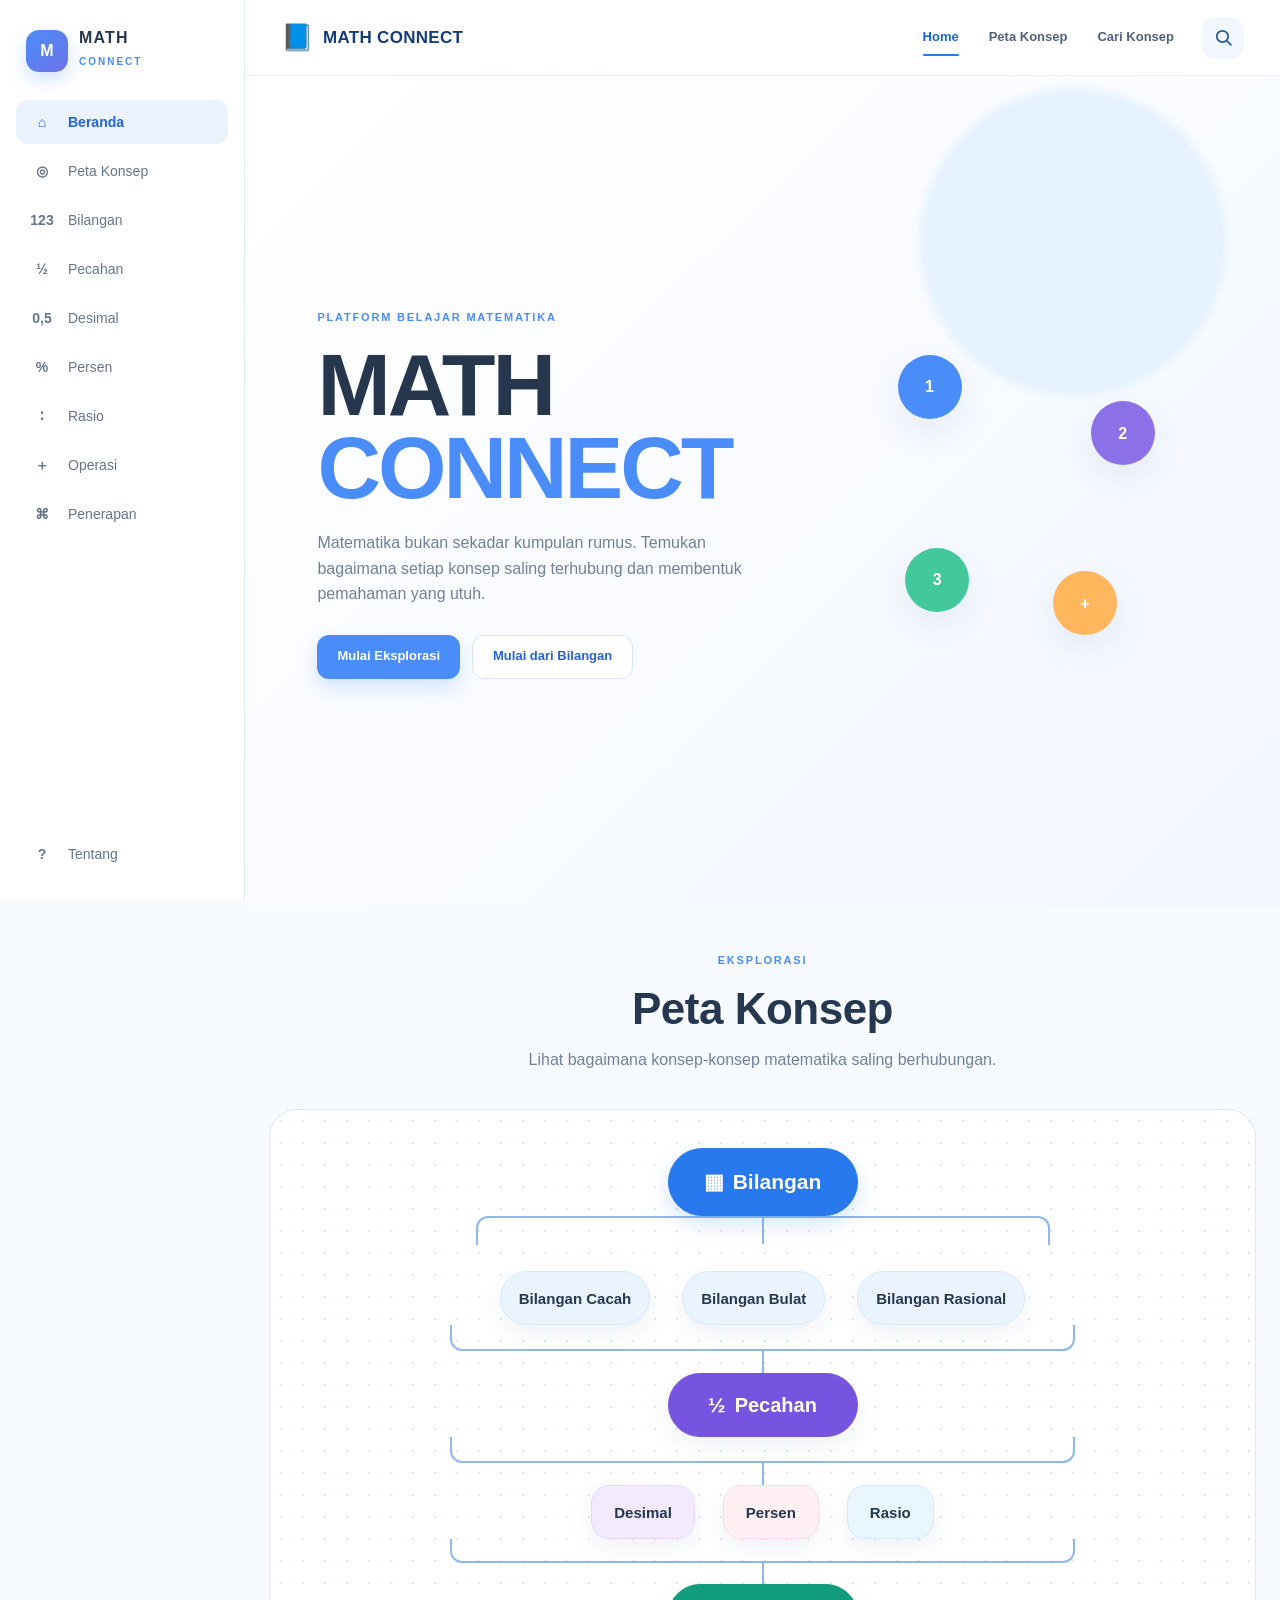
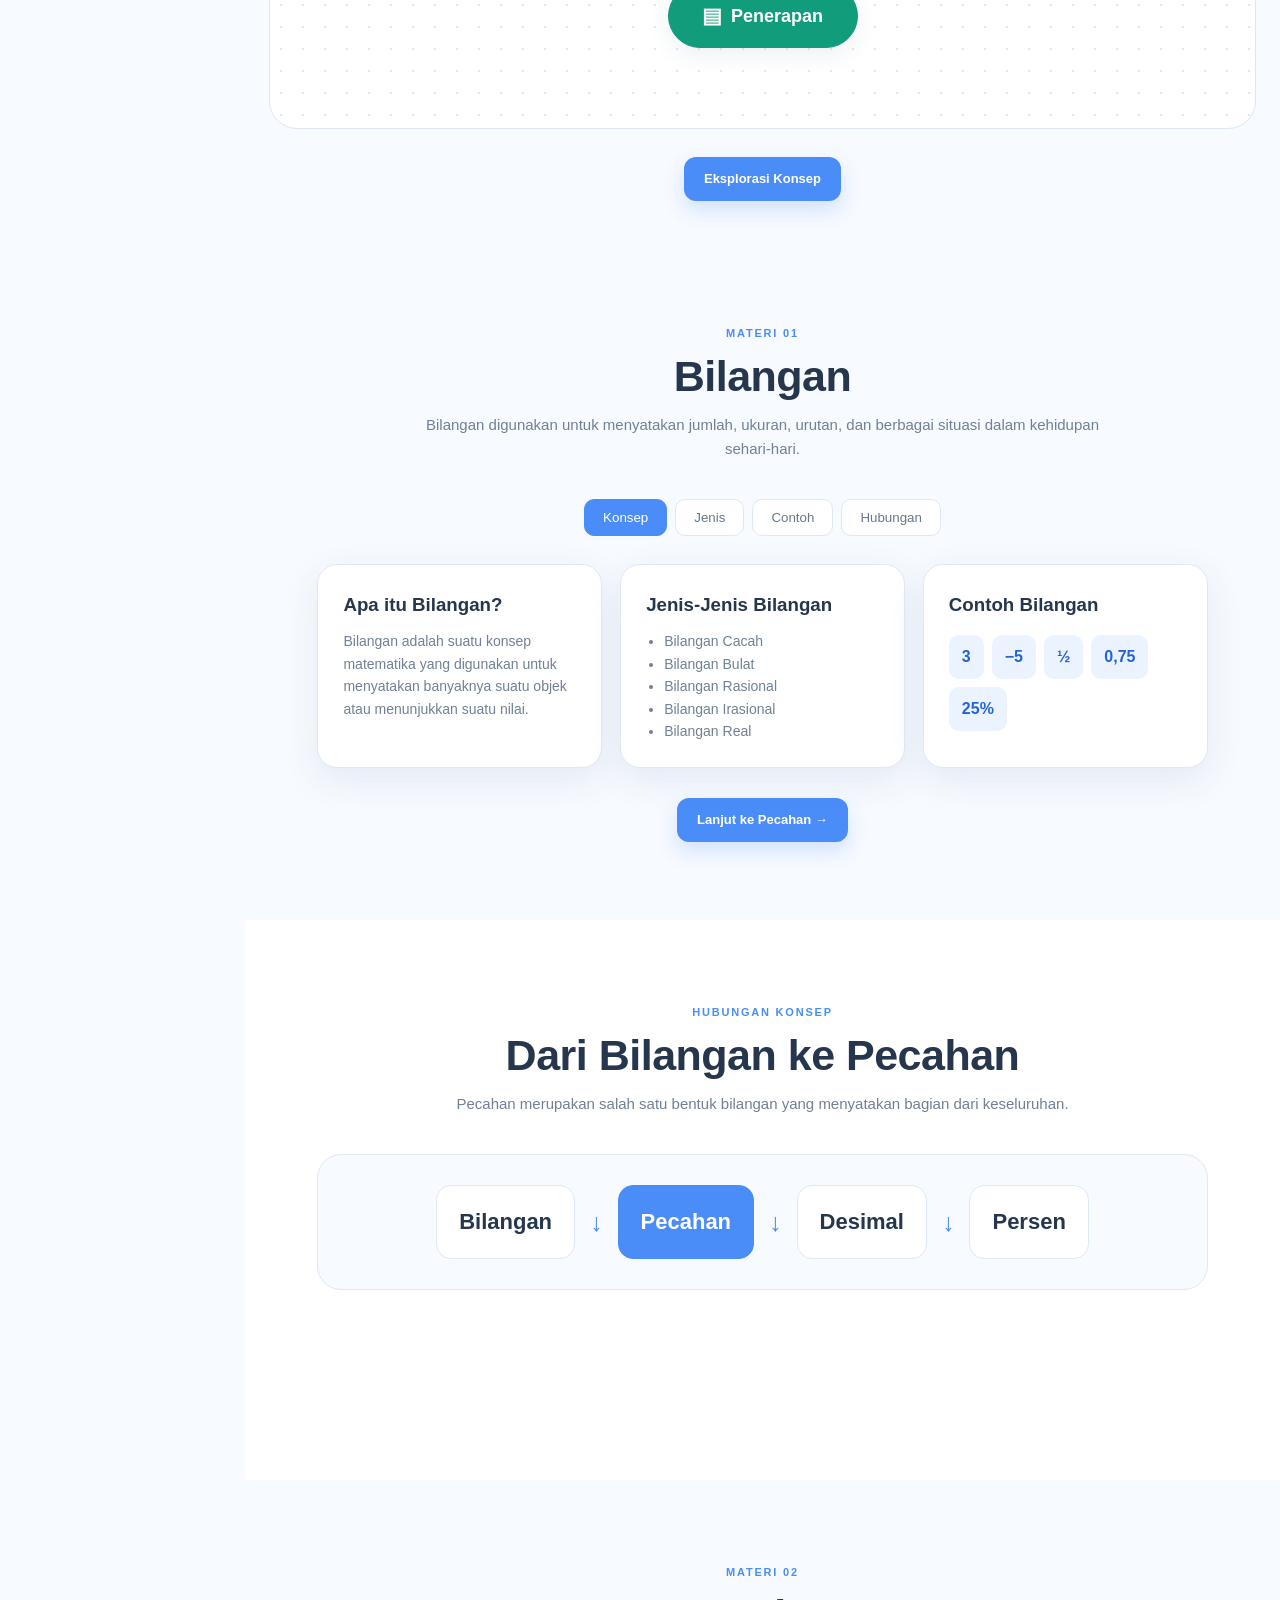
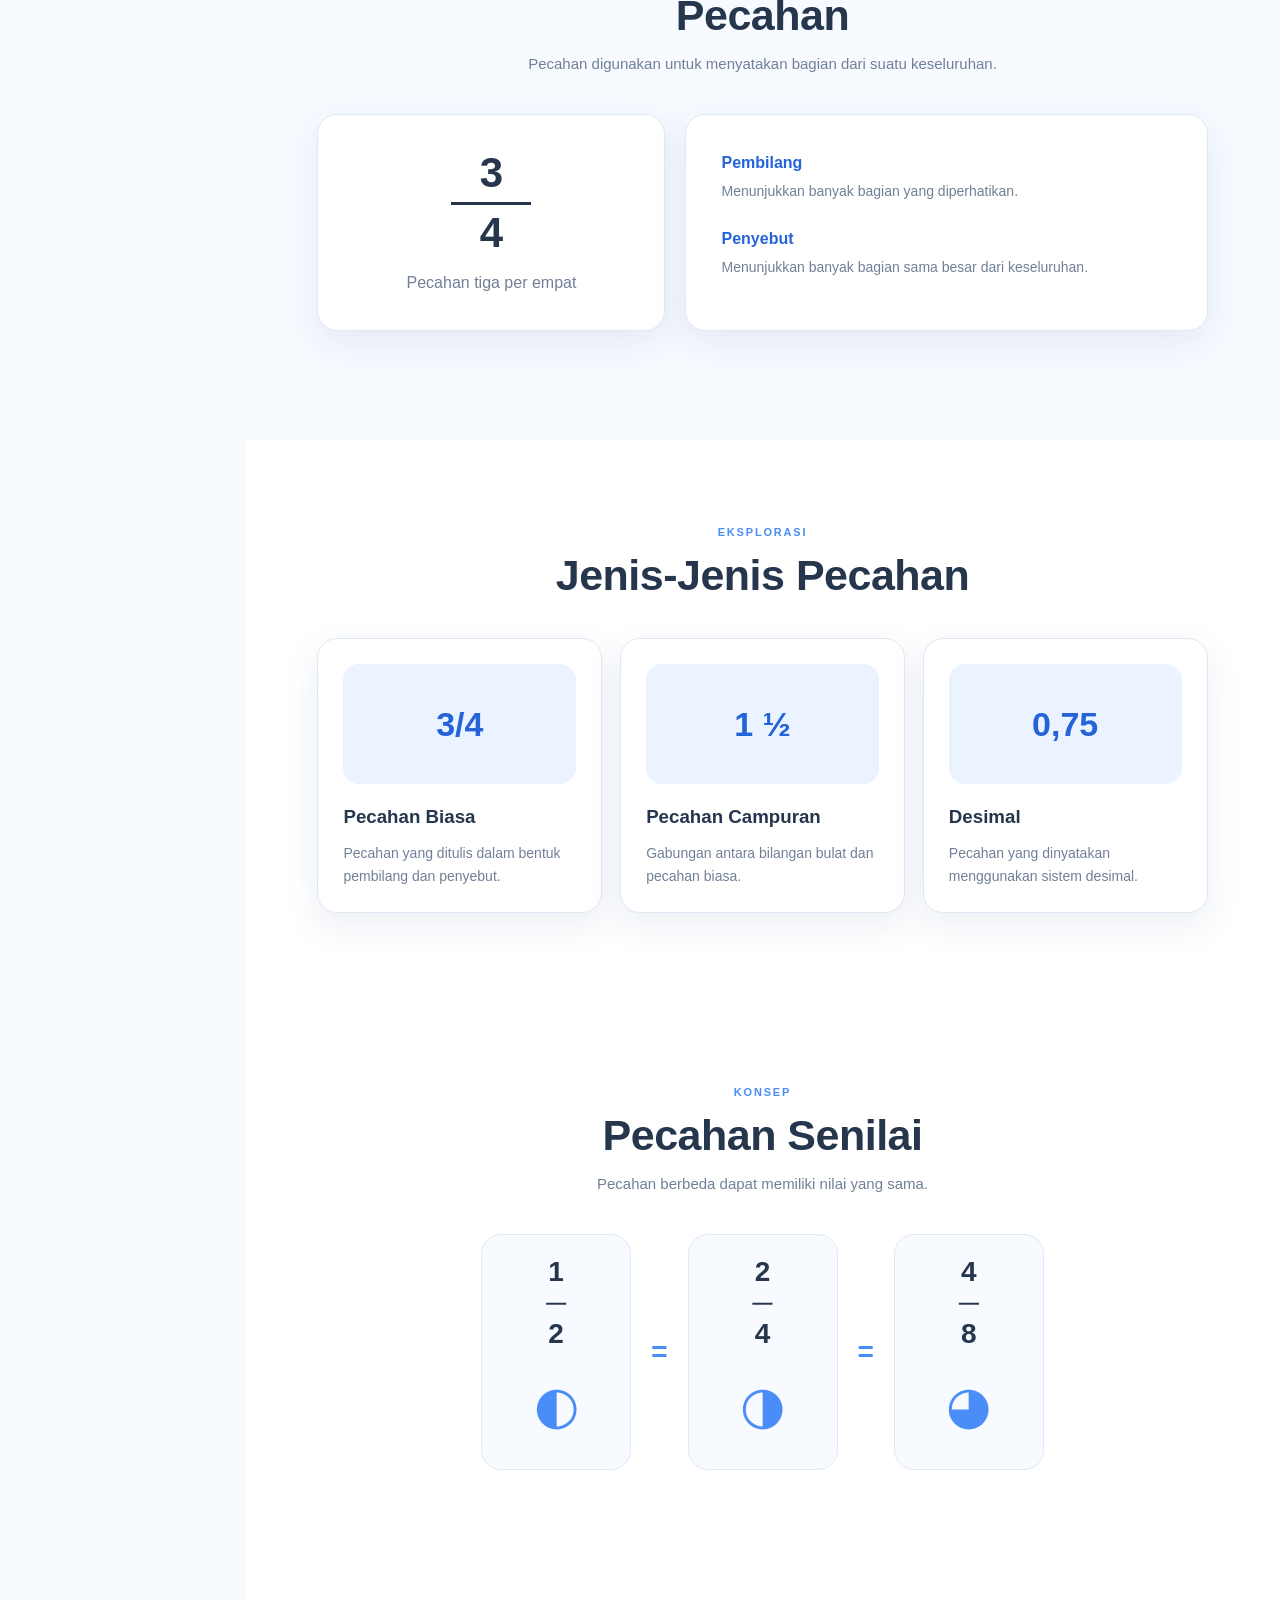
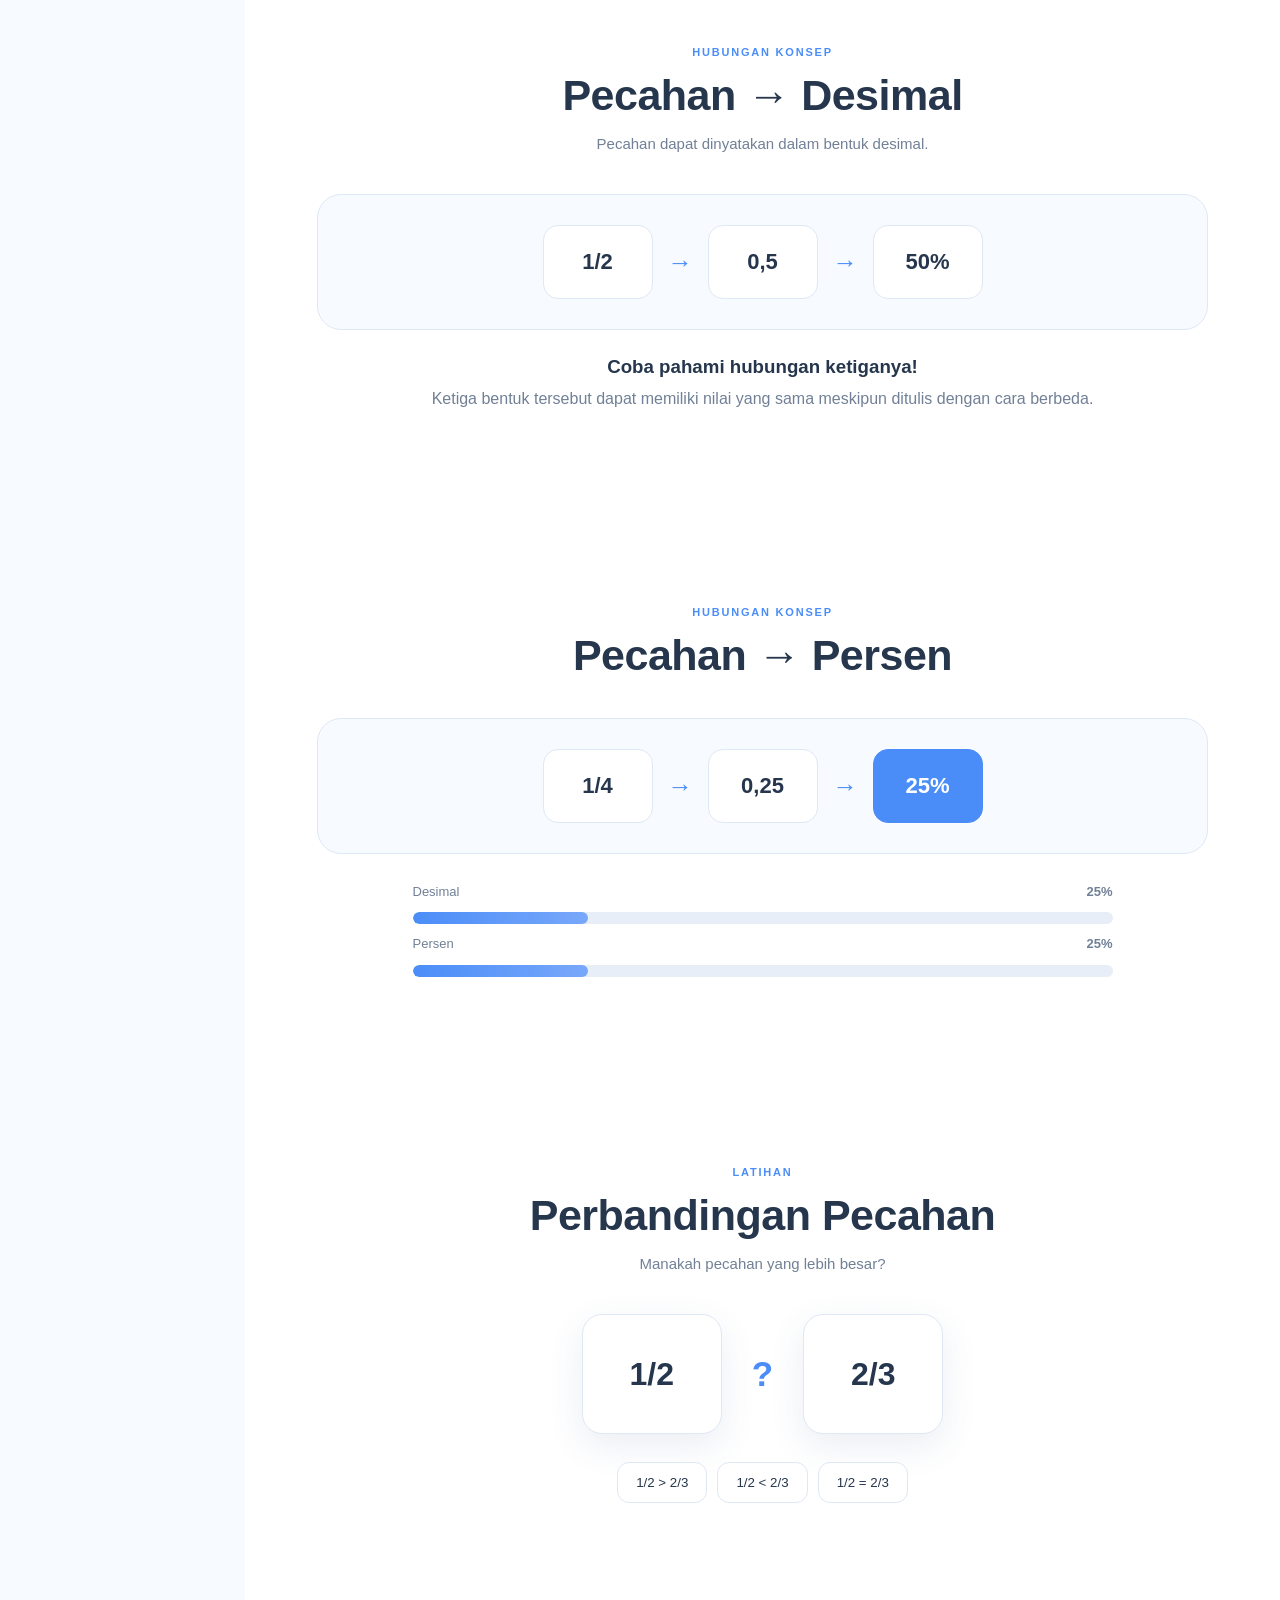
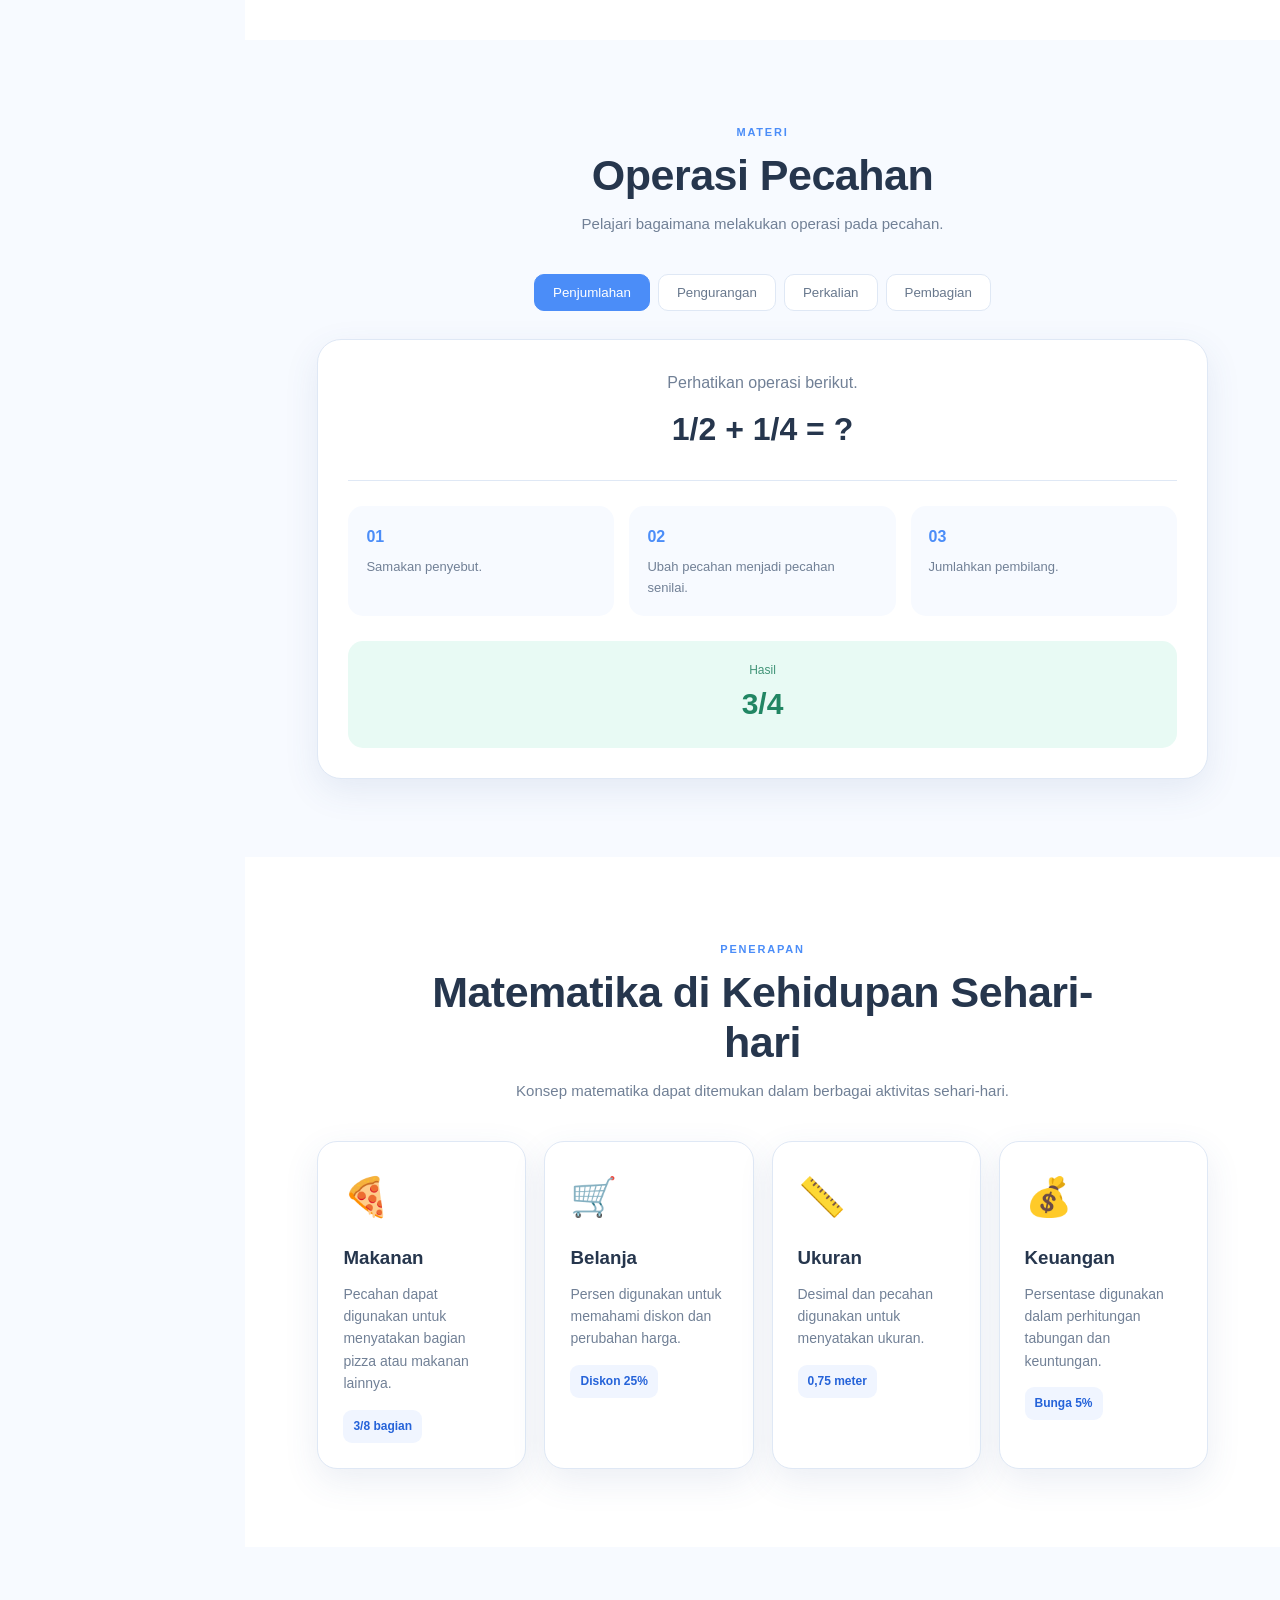
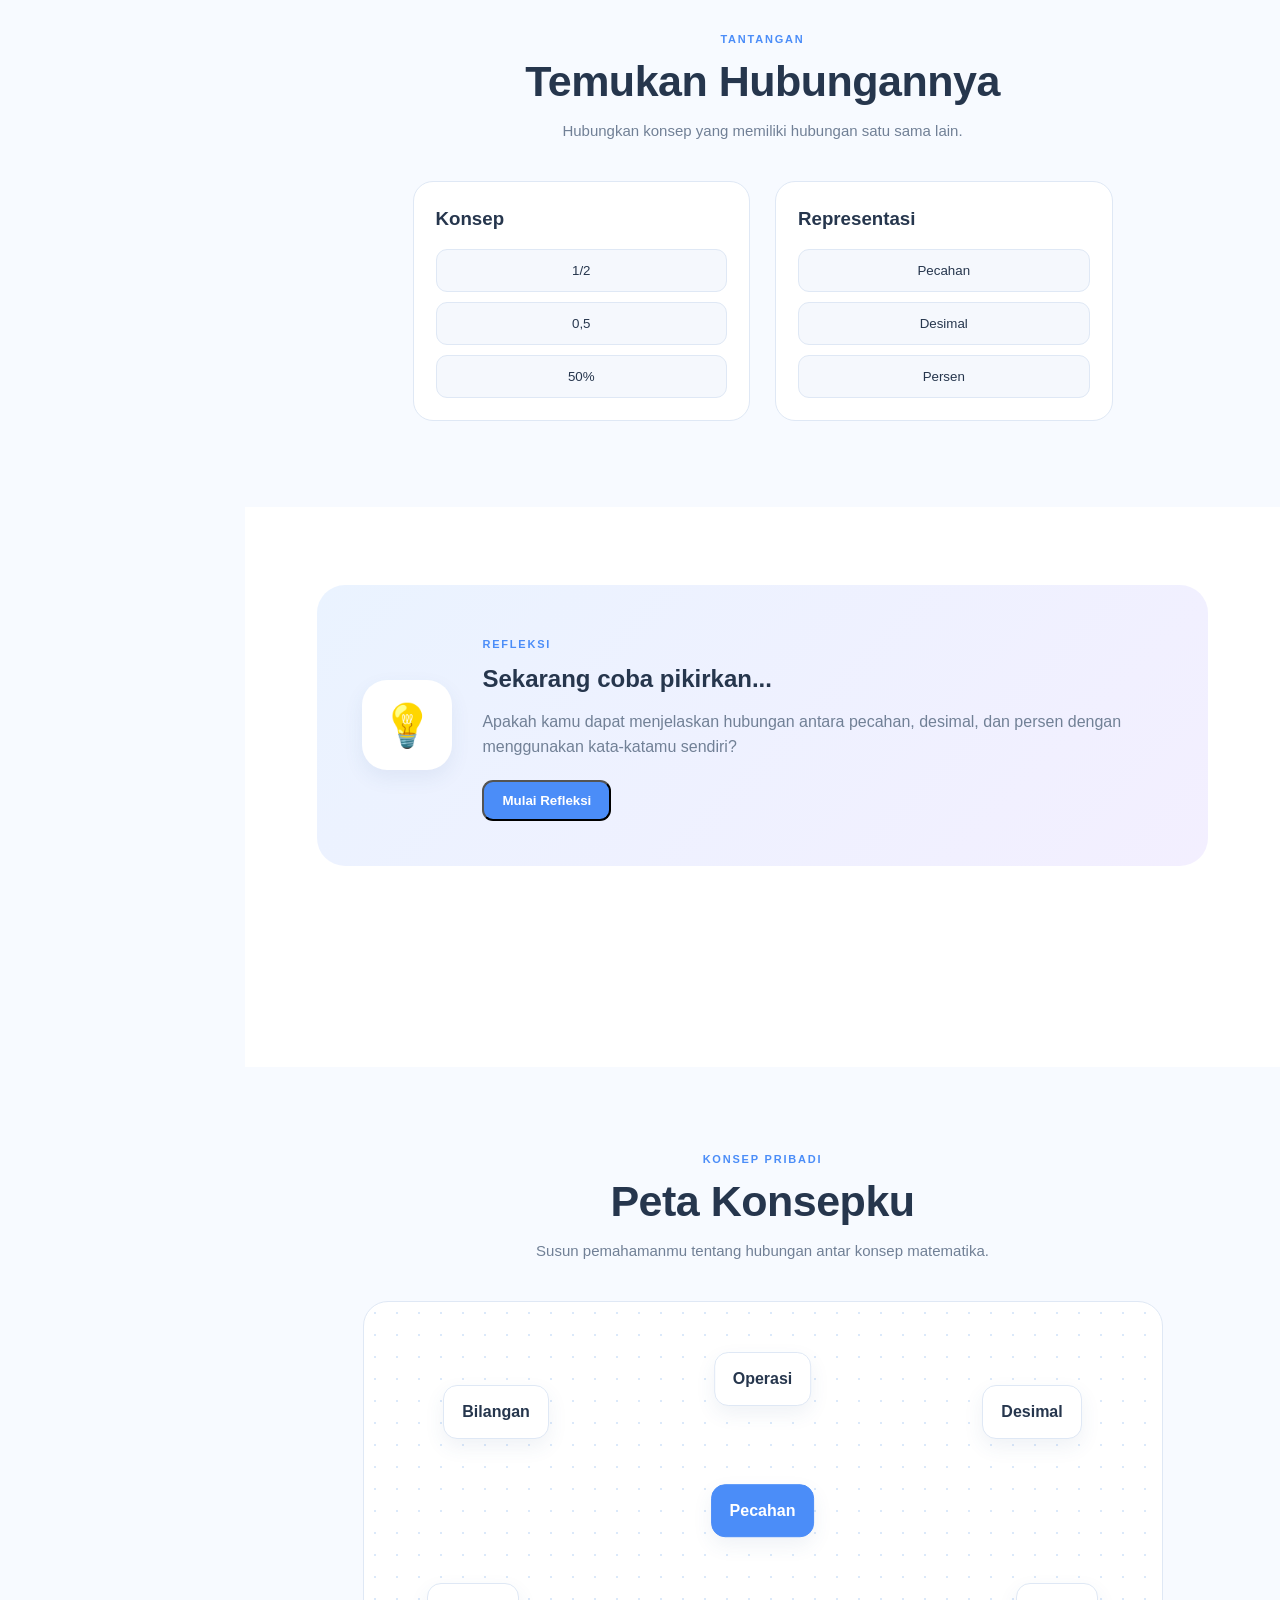
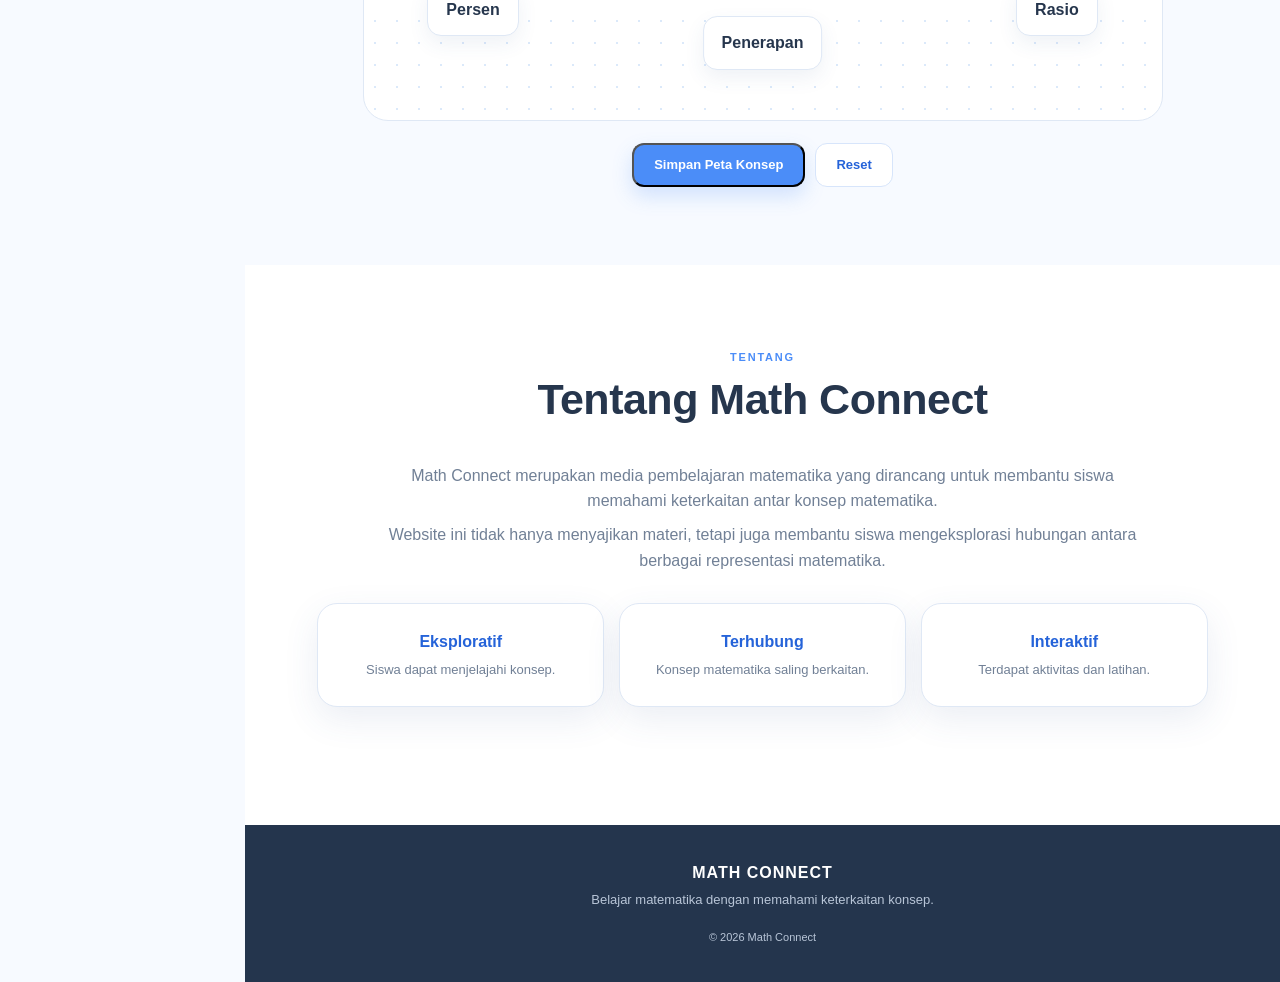
==== commit fce4a174: "mathconnect" ====
--- a/index.html
+++ b/index.html
@@ -124,29 +124,66 @@
                  4. TOP BAR
                  ================================================= -->
 
-            <header class="topbar">
-
-                <button class="menu-toggle" id="menuToggle">
-                    ☰
-                </button>
-
-                <div class="breadcrumb">
-                    Math Connect
-                </div>
-
-                <div class="topbar-actions">
-
-                    <button class="search-button">
-                        🔍
-                    </button>
-
-                    <button class="profile-button">
-                        👤
-                    </button>
-
-                </div>
-
-            </header>
+            
+<header class="topbar landing-topbar">
+
+    <!-- Logo dan nama website -->
+    <a href="#beranda" class="brand">
+        <span class="brand-icon">📘</span>
+        <span class="brand-name">MATH CONNECT</span>
+    </a>
+
+    <!-- Navigasi landing page -->
+    <nav class="topbar-nav" id="topbarNav">
+        <a href="#beranda" class="nav-link active">Home</a>
+        <a href="#konsep" class="nav-link">Peta Konsep</a>
+        <a href="#bilangan" class="nav-link">Cari Konsep</a>
+    </nav>
+
+    <!-- Aksi bagian kanan -->
+    <div class="topbar-actions">
+
+        <button
+            type="button"
+            class="search-button"
+            id="searchToggle"
+            aria-label="Cari konsep"
+            title="Cari konsep">
+            <svg viewBox="0 0 24 24"
+                 width="21"
+                 height="21"
+                 fill="none"
+                 stroke="currentColor"
+                 stroke-width="2"
+                 stroke-linecap="round">
+                <circle cx="10.8" cy="10.8" r="6.5"></circle>
+                <path d="m16 16 4.5 4.5"></path>
+            </svg>
+        </button>
+
+        <!-- Pencarian -->
+        <form class="topbar-search" id="topbarSearch" hidden>
+            <input
+                type="search"
+                id="conceptSearch"
+                placeholder="Cari konsep..."
+                aria-label="Masukkan nama konsep">
+            <button type="submit">Cari</button>
+        </form>
+
+        <!-- Menu mobile -->
+        <button
+            type="button"
+            class="menu-toggle"
+            id="menuToggle"
+            aria-label="Buka menu"
+            aria-expanded="false">
+            ☰
+        </button>
+
+    </div>
+
+</header>
 
 
 
@@ -221,101 +258,139 @@
                  6. PETA KONSEP
                  ================================================= -->
 
-            <section id="konsep" class="page-section concept-section">
-
-
-                <div class="section-header">
-
-                    <span class="section-label">
-                        EKSPLORASI
-                    </span>
-
-                    <h2>
-                        Peta Konsep
-                    </h2>
-
-                    <p>
-                        Lihat bagaimana konsep-konsep matematika
-                        saling berhubungan.
-                    </p>
-
-                </div>
-
-
-                <!-- Area Concept Map -->
-
-                <div class="concept-map">
-
-
-                    <!-- Konsep utama -->
-
-                    <div class="concept-node main-node">
-                        <span>Bilangan</span>
-                    </div>
-
-
-                    <!-- Cabang -->
-
-                    <div class="concept-line line-1"></div>
-
-                    <div class="concept-node">
-                        <span>Bilangan Cacah</span>
-                    </div>
-
-
-                    <div class="concept-line line-2"></div>
-
-                    <div class="concept-node">
-                        <span>Bilangan Bulat</span>
-                    </div>
-
-
-                    <div class="concept-line line-3"></div>
-
-                    <div class="concept-node">
-                        <span>Pecahan</span>
-                    </div>
-
-
-                    <div class="concept-line line-4"></div>
-
-                    <div class="concept-node">
-                        <span>Desimal</span>
-                    </div>
-
-
-                    <div class="concept-line line-5"></div>
-
-                    <div class="concept-node">
-                        <span>Persen</span>
-                    </div>
-
-
-                    <div class="concept-line line-6"></div>
-
-                    <div class="concept-node">
-                        <span>Rasio</span>
-                    </div>
-
-
-                    <!-- Hubungan ke penerapan -->
-
-                    <div class="concept-node application-node">
-                        <span>Penerapan</span>
-                    </div>
-
-                </div>
-
-
-                <div class="section-action">
-
-                    <a href="#bilangan" class="btn btn-primary">
-                        Eksplorasi Konsep
-                    </a>
-
-                </div>
-
-            </section>
+            
+<section id="konsep" class="page-section concept-section">
+
+    <div class="section-header">
+        <span class="section-label">EKSPLORASI</span>
+        <h2>Peta Konsep</h2>
+        <p>
+            Lihat bagaimana konsep-konsep matematika
+            saling berhubungan.
+        </p>
+    </div>
+
+    <!-- Area Peta Konsep -->
+    <div class="concept-map">
+
+        <div class="concept-tree">
+
+            <!-- Konsep utama -->
+            <div class="concept-level level-main">
+                <button class="concept-node main-node"
+                        data-concept="Bilangan">
+                    <span class="node-icon">▦</span>
+                    <span>Bilangan</span>
+                </button>
+            </div>
+
+            <!-- Hubungan ke konsep bilangan -->
+            <div class="tree-connector root-connector">
+                <span></span>
+            </div>
+
+            <!-- Cabang bilangan -->
+            <div class="concept-level number-level">
+
+                <button class="concept-node sub-node"
+                        data-concept="Bilangan Cacah">
+                    Bilangan Cacah
+                </button>
+
+                <button class="concept-node sub-node"
+                        data-concept="Bilangan Bulat">
+                    Bilangan Bulat
+                </button>
+
+                <button class="concept-node sub-node"
+                        data-concept="Bilangan Rasional">
+                    Bilangan Rasional
+                </button>
+
+            </div>
+
+            <!-- Hubungan menuju pecahan -->
+            <div class="tree-connector fraction-connector">
+                <span></span>
+            </div>
+
+            <!-- Konsep pecahan -->
+            <div class="concept-level level-fraction">
+                <button class="concept-node fraction-node"
+                        data-concept="Pecahan">
+                    <span class="node-icon">½</span>
+                    <span>Pecahan</span>
+                </button>
+            </div>
+
+            <!-- Hubungan pecahan ke turunannya -->
+            <div class="tree-connector derived-connector">
+                <span></span>
+            </div>
+
+            <!-- Desimal, persen, dan rasio -->
+            <div class="concept-level derived-level">
+
+                <button class="concept-node decimal-node"
+                        data-concept="Desimal">
+                    Desimal
+                </button>
+
+                <button class="concept-node percent-node"
+                        data-concept="Persen">
+                    Persen
+                </button>
+
+                <button class="concept-node ratio-node"
+                        data-concept="Rasio">
+                    Rasio
+                </button>
+
+            </div>
+
+            <!-- Hubungan menuju penerapan -->
+            <div class="tree-connector application-connector">
+                <span></span>
+            </div>
+
+            <!-- Penerapan -->
+            <div class="concept-level level-application">
+                <button class="concept-node application-node"
+                        data-concept="Penerapan">
+                    <span class="node-icon">▤</span>
+                    <span>Penerapan</span>
+                </button>
+            </div>
+
+        </div>
+
+        <!-- Panel informasi konsep -->
+        <div class="concept-info" id="conceptInfo" hidden>
+            <button class="concept-info-close"
+                    id="closeConceptInfo"
+                    aria-label="Tutup informasi">
+                &times;
+            </button>
+
+            <h3 id="conceptTitle"></h3>
+            <p id="conceptDescription"></p>
+            <a href="#bilangan"
+               class="btn btn-primary"
+               id="conceptLink">
+                Pelajari Konsep
+            </a>
+        </div>
+
+    </div>
+
+    <div class="section-action">
+        <a href="#bilangan" class="btn btn-primary">
+            Eksplorasi Konsep
+        </a>
+    </div>
+
+</section>
+
 
 
 
--- a/css/style.css
+++ b/css/style.css
@@ -242,66 +242,224 @@
    5. TOPBAR
    ========================================================= */
 
-.topbar {
-    height: 70px;
-
-    background: rgba(255, 255, 255, 0.94);
-
-    border-bottom: 1px solid var(--line);
-
+.landing-topbar {
+    width: 100%;
+    min-height: 76px;
+    padding: 0 36px;
     display: flex;
     align-items: center;
     justify-content: space-between;
-
-    padding: 0 32px;
-
+    gap: 28px;
+
+    background: #ffffff;
+    border-bottom: 1px solid #edf1f7;
+    box-sizing: border-box;
     position: sticky;
-
     top: 0;
-
-    z-index: 900;
-
-    backdrop-filter: blur(10px);
-}
-
-.breadcrumb {
-    color: #7a899d;
-
+    z-index: 1000;
+}
+
+/* Logo */
+
+.landing-topbar .brand {
+    display: inline-flex;
+    align-items: center;
+    gap: 10px;
+    flex-shrink: 0;
+
+    color: #153c78;
+    text-decoration: none;
+}
+
+.landing-topbar .brand-icon {
+    display: flex;
+    align-items: center;
+    justify-content: center;
+    font-size: 26px;
+}
+
+.landing-topbar .brand-name {
+    font-size: 17px;
+    font-weight: 800;
+    letter-spacing: 0.3px;
+    white-space: nowrap;
+}
+
+/* Navigasi desktop */
+
+.landing-topbar .topbar-nav {
+    display: flex;
+    align-items: center;
+    justify-content: flex-end;
+    gap: 30px;
+    margin-left: auto;
+}
+
+.landing-topbar .nav-link {
+    position: relative;
+    padding: 10px 0;
+
+    color: #52627c;
     font-size: 13px;
-}
-
-.topbar-actions {
+    font-weight: 600;
+    text-decoration: none;
+    white-space: nowrap;
+
+    transition: color 0.2s ease;
+}
+
+.landing-topbar .nav-link:hover,
+.landing-topbar .nav-link.active {
+    color: #1764d8;
+}
+
+.landing-topbar .nav-link.active::after {
+    content: "";
+    position: absolute;
+    left: 0;
+    right: 0;
+    bottom: 2px;
+    height: 2px;
+    border-radius: 2px;
+    background: #2879ed;
+}
+
+/* Tombol pencarian */
+
+.landing-topbar .topbar-actions {
+    position: relative;
     display: flex;
-
+    align-items: center;
+    gap: 12px;
+    flex-shrink: 0;
+}
+
+.landing-topbar .search-button,
+.landing-topbar .menu-toggle {
+    display: inline-flex;
+    align-items: center;
+    justify-content: center;
+
+    width: 42px;
+    height: 42px;
+    padding: 0;
+
+    color: #245b9d;
+    background: #f1f6ff;
+    border: none;
+    border-radius: 13px;
+    cursor: pointer;
+
+    transition: background 0.2s ease;
+}
+
+.landing-topbar .search-button:hover,
+.landing-topbar .menu-toggle:hover {
+    background: #e3edff;
+}
+
+/* Form pencarian */
+
+.landing-topbar .topbar-search {
+    position: absolute;
+    top: 54px;
+    right: 0;
+
+    display: flex;
+    align-items: center;
     gap: 8px;
-}
-
-.search-button,
-.profile-button,
-.menu-toggle {
-    width: 40px;
-    height: 40px;
-
+    width: min(320px, 80vw);
+    padding: 10px;
+
+    background: #ffffff;
+    border: 1px solid #e0e8f5;
+    border-radius: 14px;
+    box-shadow: 0 10px 30px rgba(30, 60, 100, 0.12);
+}
+
+.landing-topbar .topbar-search[hidden] {
+    display: none !important;
+}
+
+.landing-topbar .topbar-search input {
+    flex: 1;
+    min-width: 0;
+    padding: 10px;
+    border: 1px solid #dce5f2;
+    border-radius: 8px;
+    outline: none;
+}
+
+.landing-topbar .topbar-search input:focus {
+    border-color: #2879ed;
+}
+
+.landing-topbar .topbar-search button {
+    padding: 10px 14px;
+    color: white;
+    background: #2879ed;
     border: none;
-
-    border-radius: 12px;
-
-    background: #f1f6fd;
-
-    color: #52637a;
-
-    transition: 0.2s ease;
-}
-
-.search-button:hover,
-.profile-button:hover {
-    background: var(--blue-light);
-
-    color: var(--blue-dark);
-}
-
-.menu-toggle {
+    border-radius: 8px;
+    cursor: pointer;
+}
+
+/* Hamburger hanya untuk layar kecil */
+
+.landing-topbar .menu-toggle {
     display: none;
+}
+
+/* Tablet dan HP */
+
+@media (max-width: 760px) {
+    .landing-topbar {
+        min-height: 68px;
+        padding: 0 16px;
+        gap: 12px;
+    }
+
+    .landing-topbar .brand-name {
+        font-size: 14px;
+    }
+
+    .landing-topbar .brand-icon {
+        font-size: 22px;
+    }
+
+    .landing-topbar .menu-toggle {
+        display: inline-flex;
+    }
+
+    .landing-topbar .topbar-nav {
+        display: none;
+        position: absolute;
+        top: calc(100% + 1px);
+        left: 0;
+        right: 0;
+
+        flex-direction: column;
+        align-items: stretch;
+        gap: 4px;
+
+        padding: 14px 20px;
+        margin: 0;
+
+        background: #ffffff;
+        border-bottom: 1px solid #e5edf8;
+        box-shadow: 0 12px 22px rgba(30, 60, 100, 0.08);
+    }
+
+    .landing-topbar .topbar-nav.show {
+        display: flex;
+    }
+
+    .landing-topbar .nav-link {
+        padding: 12px;
+    }
+
+    .landing-topbar .nav-link.active::after {
+        display: none;
+    }
 }
 
 
@@ -594,212 +752,416 @@
    ========================================================= */
 
 .concept-section {
-    background: #ffffff;
+    padding: 40px 24px;
+}
+
+.concept-section .section-header {
+    text-align: center;
+    margin-bottom: 36px;
+}
+
+.concept-section .section-header h2 {
+    color: #263750;
+    font-size: clamp(30px, 4vw, 44px);
+    font-weight: 800;
+    margin: 12px 0;
+}
+
+.concept-section .section-header p {
+    color: #71829c;
+    font-size: 16px;
+    line-height: 1.7;
 }
 
 .concept-map {
-    max-width: 920px;
-
-    margin: auto;
-
-    min-height: 390px;
-
     position: relative;
-
-    border: 1px solid var(--line);
-
+    width: 100%;
+    max-width: 1000px;
+    min-height: 620px;
+    margin: 0 auto;
+    padding: 30px 24px;
+    overflow: hidden;
+    background-color: #fff;
+    background-image: radial-gradient(
+        #dce8fa 1px,
+        transparent 1px
+    );
+    background-size: 22px 22px;
+    border: 1px solid #dce6f5;
     border-radius: 28px;
-
-    background:
-        radial-gradient(
-            circle,
-            #dbe9fa 1px,
-            transparent 1px
-        );
-
-    background-size: 24px 24px;
-
-    overflow: hidden;
-}
-
-
-/* Node */
+    box-sizing: border-box;
+}
+
+/* Susunan bertingkat */
+
+.concept-tree {
+    display: flex;
+    flex-direction: column;
+    align-items: center;
+    width: 100%;
+}
+
+.concept-level {
+    display: flex;
+    justify-content: center;
+    align-items: center;
+    width: 100%;
+    position: relative;
+    z-index: 2;
+}
+
+.level-main {
+    margin-top: 8px;
+}
+
+.number-level {
+    max-width: 690px;
+    gap: clamp(10px, 3vw, 32px);
+}
+
+.level-fraction {
+    margin-top: 0;
+}
+
+.derived-level {
+    max-width: 660px;
+    gap: clamp(10px, 3vw, 28px);
+}
+
+.level-application {
+    margin-top: 0;
+}
+
+/* Bentuk node */
 
 .concept-node {
+    position: relative;
+    z-index: 2;
+    display: inline-flex;
+    justify-content: center;
+    align-items: center;
+    gap: 9px;
+    min-height: 54px;
+    padding: 14px 22px;
+    border: 1px solid #dbe7f7;
+    border-radius: 18px;
+    background: #fff;
+    color: #263750;
+    font-family: inherit;
+    font-size: 15px;
+    font-weight: 700;
+    white-space: nowrap;
+    cursor: pointer;
+    box-shadow: 0 8px 22px rgba(41, 75, 125, 0.08);
+    transition:
+        transform 0.2s ease,
+        box-shadow 0.2s ease;
+}
+
+.concept-node:hover {
+    transform: translateY(-3px);
+    box-shadow: 0 12px 25px rgba(41, 75, 125, 0.15);
+}
+
+.concept-node:focus-visible {
+    outline: 3px solid #93baff;
+    outline-offset: 3px;
+}
+
+.main-node {
+    min-width: 190px;
+    min-height: 68px;
+    color: #fff;
+    background: #2879ed;
+    border-color: #2879ed;
+    border-radius: 40px;
+    font-size: 21px;
+    box-shadow: 0 8px 20px rgba(40, 121, 237, 0.2);
+}
+
+.sub-node {
+    min-width: 0;
+    padding: 14px 18px;
+    background: #eaf4ff;
+    border-color: #d6e8fb;
+    border-radius: 30px;
+}
+
+.fraction-node {
+    min-width: 190px;
+    min-height: 64px;
+    color: #fff;
+    background: #7654df;
+    border-color: #7654df;
+    border-radius: 40px;
+    font-size: 20px;
+}
+
+.decimal-node {
+    background: #f3eaff;
+    border-color: #e8d9fc;
+}
+
+.percent-node {
+    background: #fff0f3;
+    border-color: #f9dce4;
+}
+
+.ratio-node {
+    background: #e9f5ff;
+    border-color: #d5eafa;
+}
+
+.application-node {
+    min-width: 190px;
+    min-height: 64px;
+    color: #fff;
+    background: #119c7b;
+    border-color: #119c7b;
+    border-radius: 40px;
+    font-size: 18px;
+}
+
+.node-icon {
+    font-size: 21px;
+}
+
+/* Garis penghubung vertikal */
+
+.tree-connector {
+    position: relative;
+    width: 100%;
+    height: 36px;
+    flex-shrink: 0;
+}
+
+.tree-connector span {
     position: absolute;
-
-    padding: 12px 18px;
-
-    border-radius: 14px;
-
-    background: white;
-
-    border: 1px solid #dbe6f5;
-
-    box-shadow:
-        0 8px 20px rgba(57, 93, 145, 0.08);
-
-    font-size: 13px;
-
-    font-weight: 700;
-
-    z-index: 2;
-
-    transition: all 0.25s ease;
-}
-
-.concept-node:hover {
-    transform: translateY(-4px) scale(1.03);
-
-    box-shadow:
-        0 12px 25px rgba(57, 93, 145, 0.15);
-
-    border-color: var(--blue);
-}
-
-
-/* Node utama */
-
-.main-node {
+    top: 0;
     left: 50%;
-
-    top: 45px;
-
+    height: 100%;
+    width: 2px;
+    background: #8eb8ee;
     transform: translateX(-50%);
-
-    color: white;
-
-    background: var(--blue);
-
-    border-color: var(--blue);
-}
-
-.main-node:hover {
-    transform: translateX(-50%) translateY(-4px) scale(1.03);
-}
-
-
-/* Posisi node */
-
-.concept-node:nth-of-type(8) {
-    left: 8%;
-    top: 150px;
-}
-
-.concept-node:nth-of-type(9) {
-    left: 35%;
-    top: 150px;
-}
-
-.concept-node:nth-of-type(10) {
-    right: 35%;
-    top: 150px;
-}
-
-.concept-node:nth-of-type(11) {
-    right: 8%;
-    top: 150px;
-}
-
-.concept-node:nth-of-type(12) {
-    left: 29%;
-    bottom: 60px;
-}
-
-.concept-node:nth-of-type(13) {
-    right: 29%;
-    bottom: 60px;
-}
-
-.application-node {
+}
+
+/* Garis dari Bilangan ke tiga cabang */
+
+.root-connector {
+    height: 55px;
+}
+
+.root-connector::before {
+    content: "";
+    position: absolute;
+    top: 0;
     left: 50%;
-
-    bottom: 25px;
-
+    width: min(66%, 570px);
+    height: 27px;
+    border-top: 2px solid #8eb8ee;
+    border-left: 2px solid #8eb8ee;
+    border-right: 2px solid #8eb8ee;
+    border-radius: 12px 12px 0 0;
     transform: translateX(-50%);
-
-    background: #e6faf3;
-
-    color: #1b9a70;
-}
-
-.application-node:hover {
-    transform: translateX(-50%) translateY(-4px) scale(1.03);
-}
-
-
-/* Garis concept map */
-
-.concept-line {
+}
+
+.root-connector span {
+    top: 0;
+    height: 28px;
+}
+
+/* Garis cabang turun ke pecahan */
+
+.fraction-connector {
+    height: 48px;
+}
+
+.fraction-connector::before {
+    content: "";
     position: absolute;
-
-    height: 2px;
-
-    background: #b8cce8;
-
-    transform-origin: left center;
-
-    z-index: 1;
-}
-
-.line-1 {
-    width: 220px;
-
-    left: 50%;
-
-    top: 76px;
-
-    transform: rotate(145deg);
-}
-
-.line-2 {
-    width: 115px;
-
-    left: 49%;
-
-    top: 76px;
-
-    transform: rotate(115deg);
-}
-
-.line-3 {
-    width: 115px;
-
-    left: 51%;
-
-    top: 76px;
-
-    transform: rotate(65deg);
-}
-
-.line-4 {
-    width: 220px;
-
-    left: 50%;
-
-    top: 76px;
-
-    transform: rotate(35deg);
-}
-
-.line-5 {
-    width: 150px;
-
-    left: 44%;
-
-    top: 183px;
-
-    transform: rotate(155deg);
-}
-
-.line-6 {
-    width: 150px;
-
-    left: 56%;
-
-    top: 183px;
-
-    transform: rotate(25deg);
+    top: 0;
+    left: 16.67%;
+    right: 16.67%;
+    height: 24px;
+    border-bottom: 2px solid #8eb8ee;
+    border-left: 2px solid #8eb8ee;
+    border-right: 2px solid #8eb8ee;
+    border-radius: 0 0 12px 12px;
+}
+
+.fraction-connector span {
+    top: 24px;
+    height: 24px;
+}
+
+/* Garis menuju Desimal, Persen, Rasio */
+
+.derived-connector {
+    height: 48px;
+}
+
+.derived-connector::before {
+    content: "";
+    position: absolute;
+    top: 0;
+    left: 16.67%;
+    right: 16.67%;
+    height: 24px;
+    border-bottom: 2px solid #8eb8ee;
+    border-left: 2px solid #8eb8ee;
+    border-right: 2px solid #8eb8ee;
+    border-radius: 0 0 12px 12px;
+}
+
+.derived-connector span {
+    top: 24px;
+    height: 24px;
+}
+
+/* Garis menuju Penerapan */
+
+.application-connector {
+    height: 45px;
+}
+
+.application-connector::before {
+    content: "";
+    position: absolute;
+    top: 0;
+    left: 16.67%;
+    right: 16.67%;
+    height: 22px;
+    border-bottom: 2px solid #8eb8ee;
+    border-left: 2px solid #8eb8ee;
+    border-right: 2px solid #8eb8ee;
+    border-radius: 0 0 12px 12px;
+}
+
+.application-connector span {
+    top: 22px;
+    height: 23px;
+}
+
+/* Panel informasi */
+
+.concept-info {
+    position: relative;
+    max-width: 560px;
+    margin: 30px auto 0;
+    padding: 24px;
+    background: #f5f9ff;
+    border: 1px solid #dce8f8;
+    border-radius: 18px;
+    box-sizing: border-box;
+    z-index: 3;
+}
+
+.concept-info h3 {
+    margin: 0 35px 10px 0;
+    color: #263750;
+    font-size: 21px;
+}
+
+.concept-info p {
+    color: #62748e;
+    line-height: 1.7;
+}
+
+.concept-info-close {
+    position: absolute;
+    top: 10px;
+    right: 14px;
+    border: none;
+    background: transparent;
+    color: #526783;
+    font-size: 27px;
+    cursor: pointer;
+}
+
+.concept-section .section-action {
+    display: flex;
+    justify-content: center;
+    margin-top: 28px;
+}
+
+/* Tampilan HP */
+
+@media (max-width: 600px) {
+    .concept-section {
+        padding: 28px 12px;
+    }
+
+    .concept-map {
+        min-height: 0;
+        padding: 24px 10px;
+        border-radius: 18px;
+        overflow-x: auto;
+    }
+
+    .concept-tree {
+        min-width: 430px;
+    }
+
+    .number-level {
+        gap: 8px;
+    }
+
+    .derived-level {
+        gap: 8px;
+    }
+
+    .concept-node {
+        padding: 12px 10px;
+        font-size: 12px;
+        border-radius: 14px;
+    }
+
+    .main-node,
+    .fraction-node,
+    .application-node {
+        min-width: 150px;
+        min-height: 56px;
+        border-radius: 30px;
+        font-size: 16px;
+    }
+
+    .sub-node {
+        padding: 12px 9px;
+        border-radius: 24px;
+    }
+
+    .root-connector::before {
+        width: 76%;
+    }
+
+    .fraction-connector::before,
+    .derived-connector::before,
+    .application-connector::before {
+        left: 16.67%;
+        right: 16.67%;
+    }
+}
+
+/* Warna garis penghubung peta konsep */
+.tree-connector span,
+.root-connector::before,
+.fraction-connector::before,
+.derived-connector::before,
+.application-connector::before {
+    border-color: var(--connector-color, #8eb8ee);
+}
+
+/* Animasi node tanpa menggeser posisi */
+.concept-map .concept-node {
+    transition:
+        box-shadow 0.2s ease,
+        border-color 0.2s ease,
+        transform 0.2s ease;
+}
+
+/* Node aktif */
+.concept-map .concept-node.active-node {
+    z-index: 5;
 }
 
 
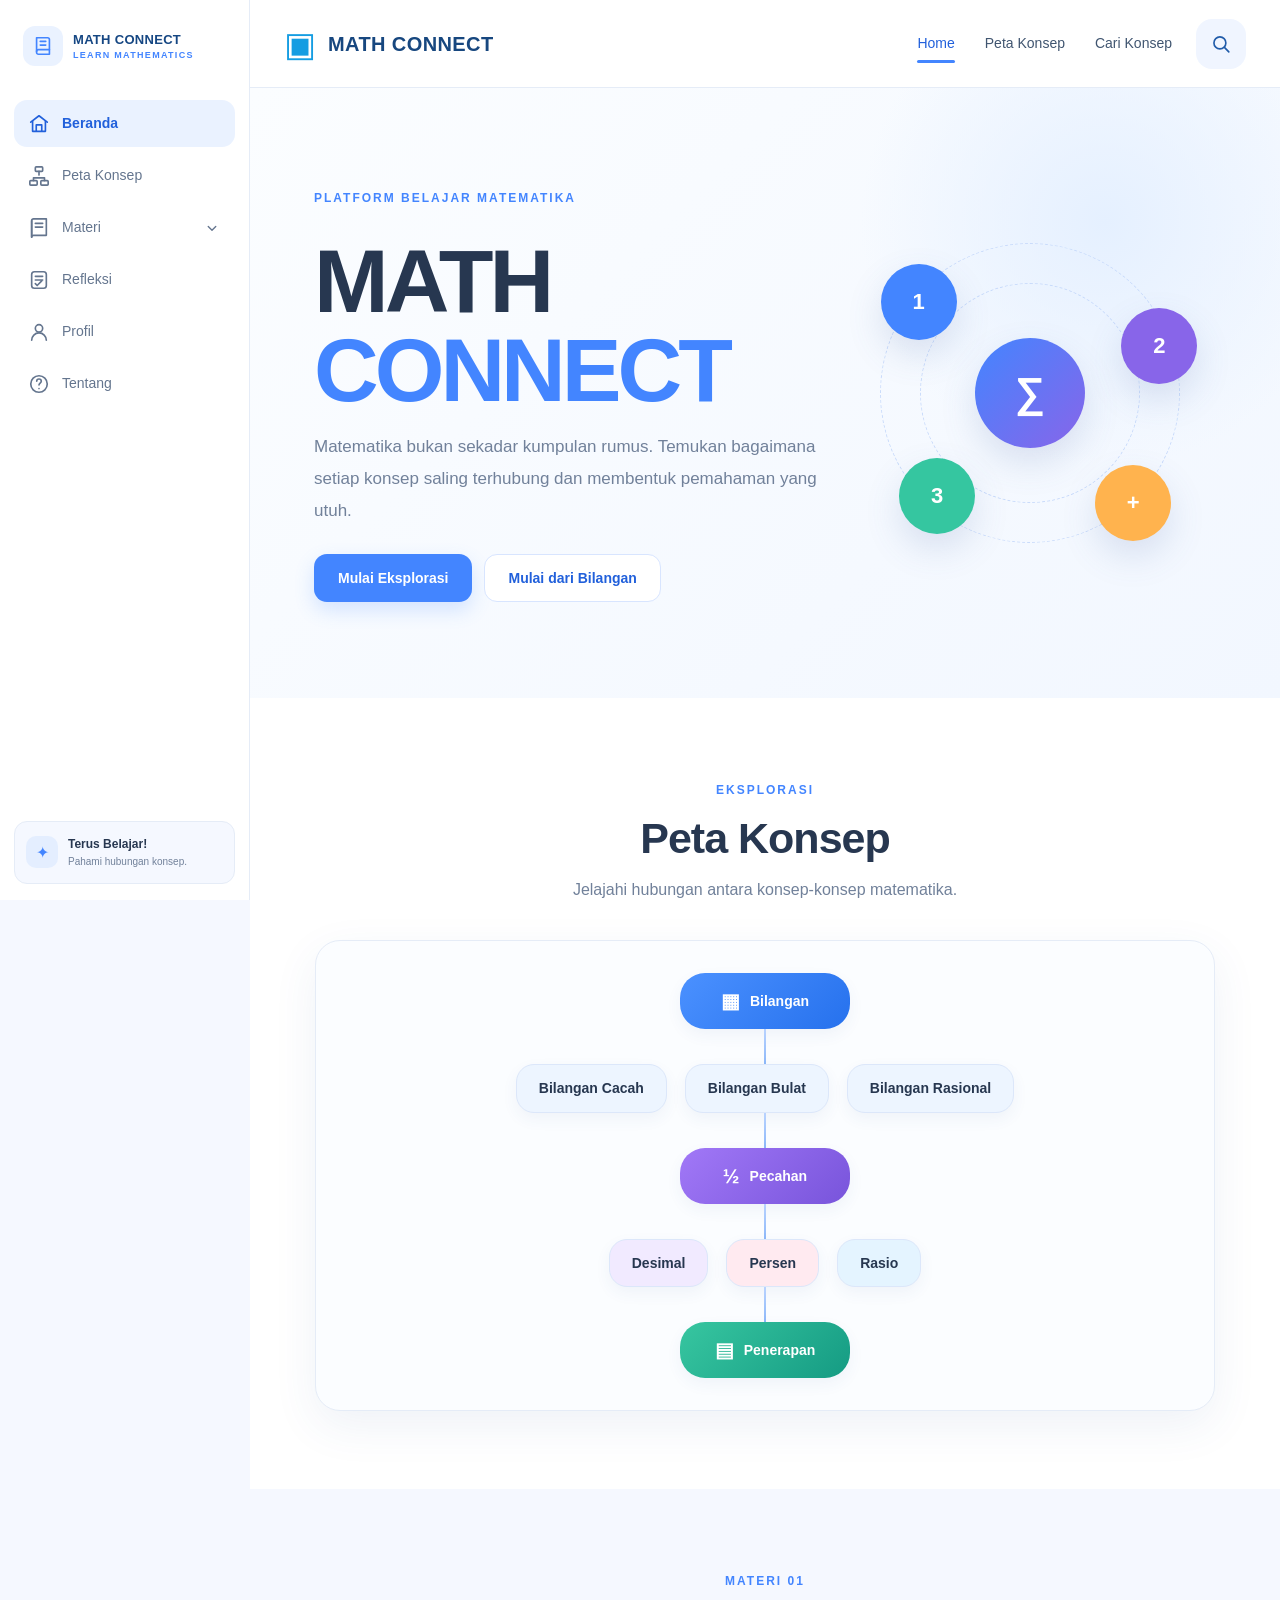
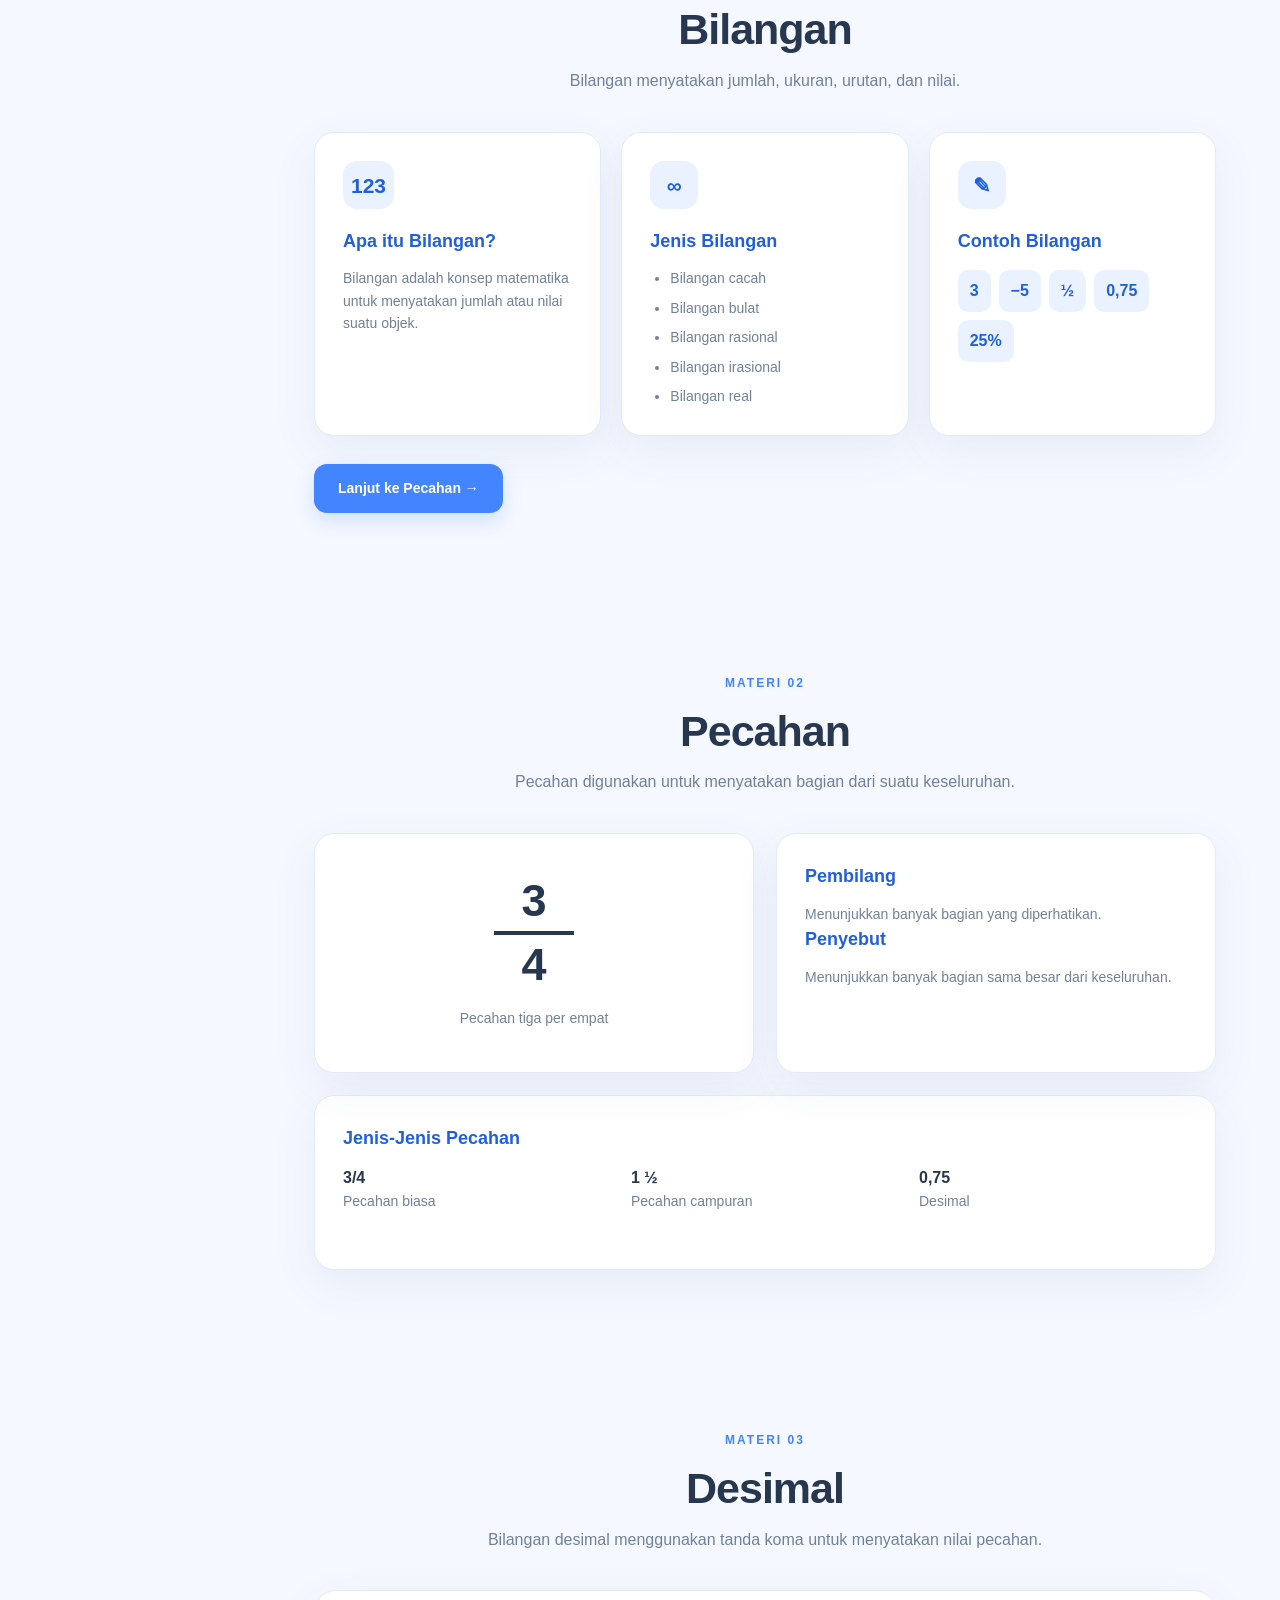
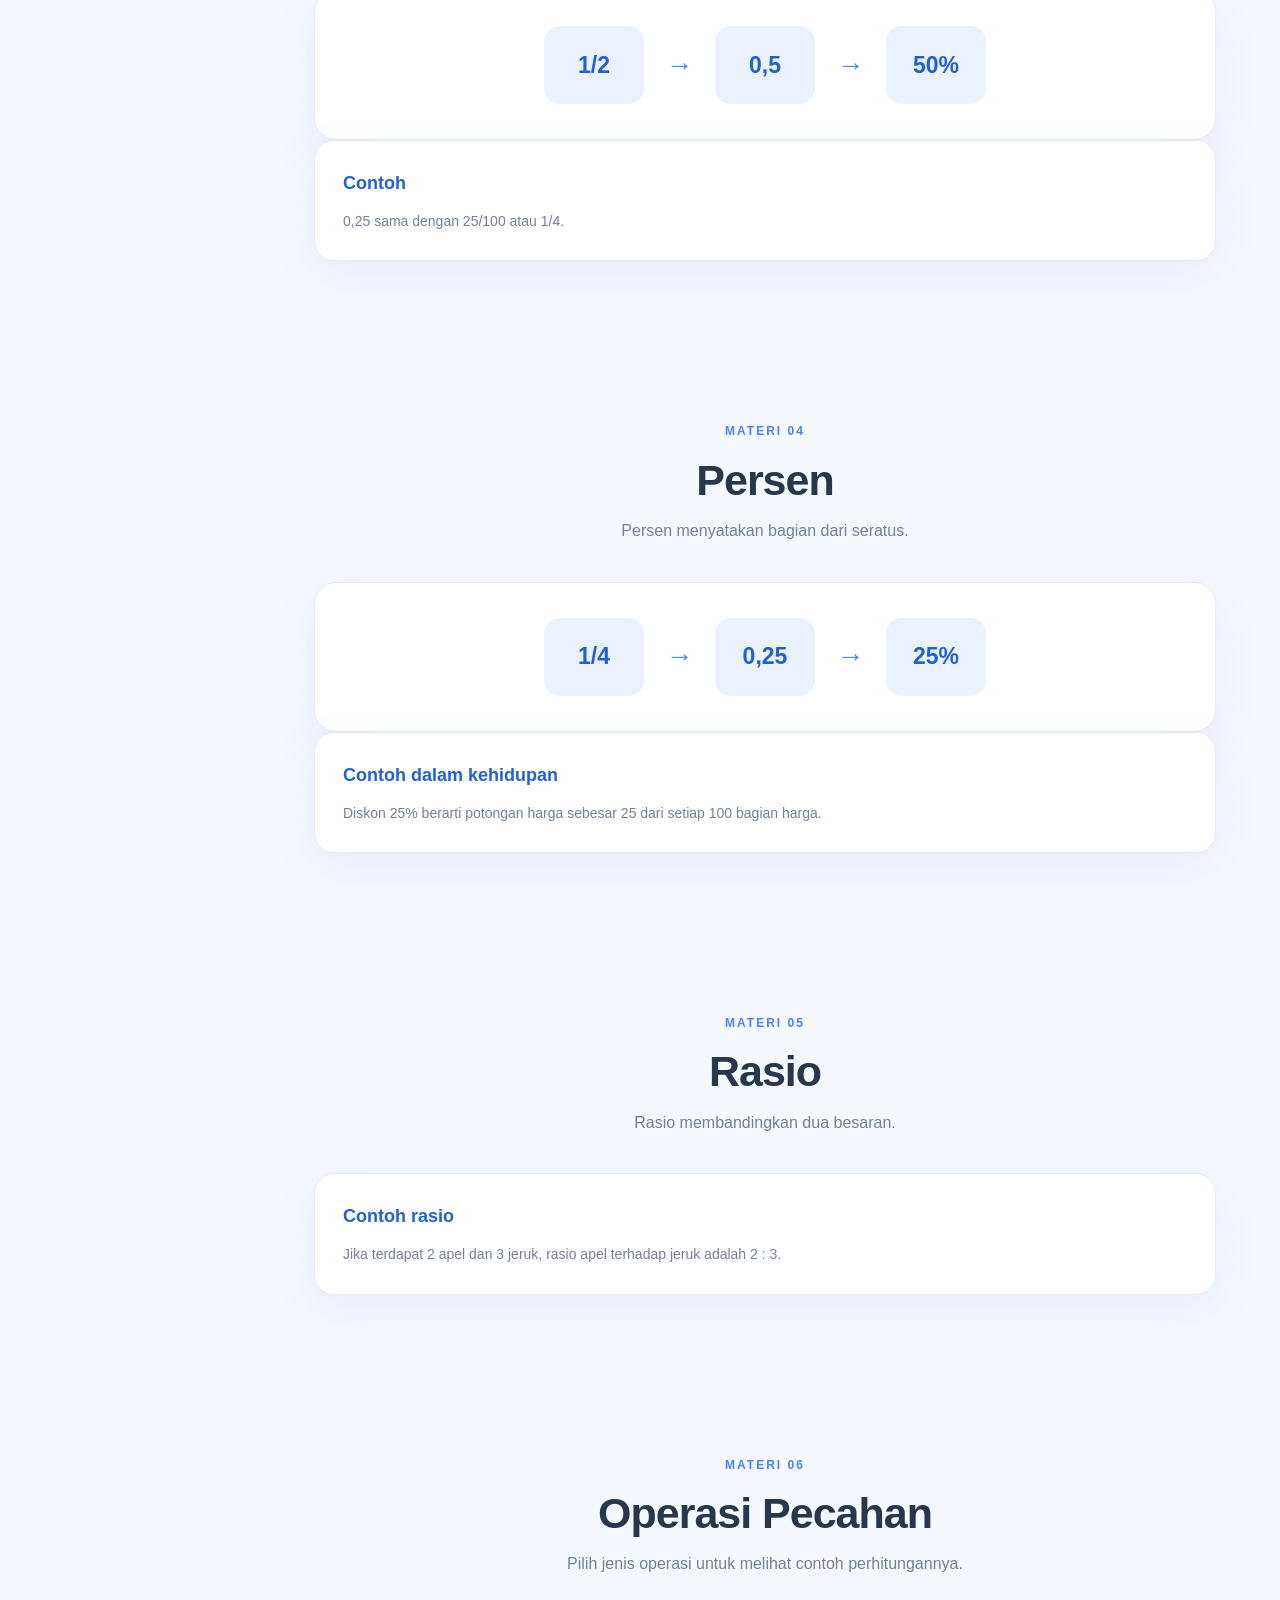
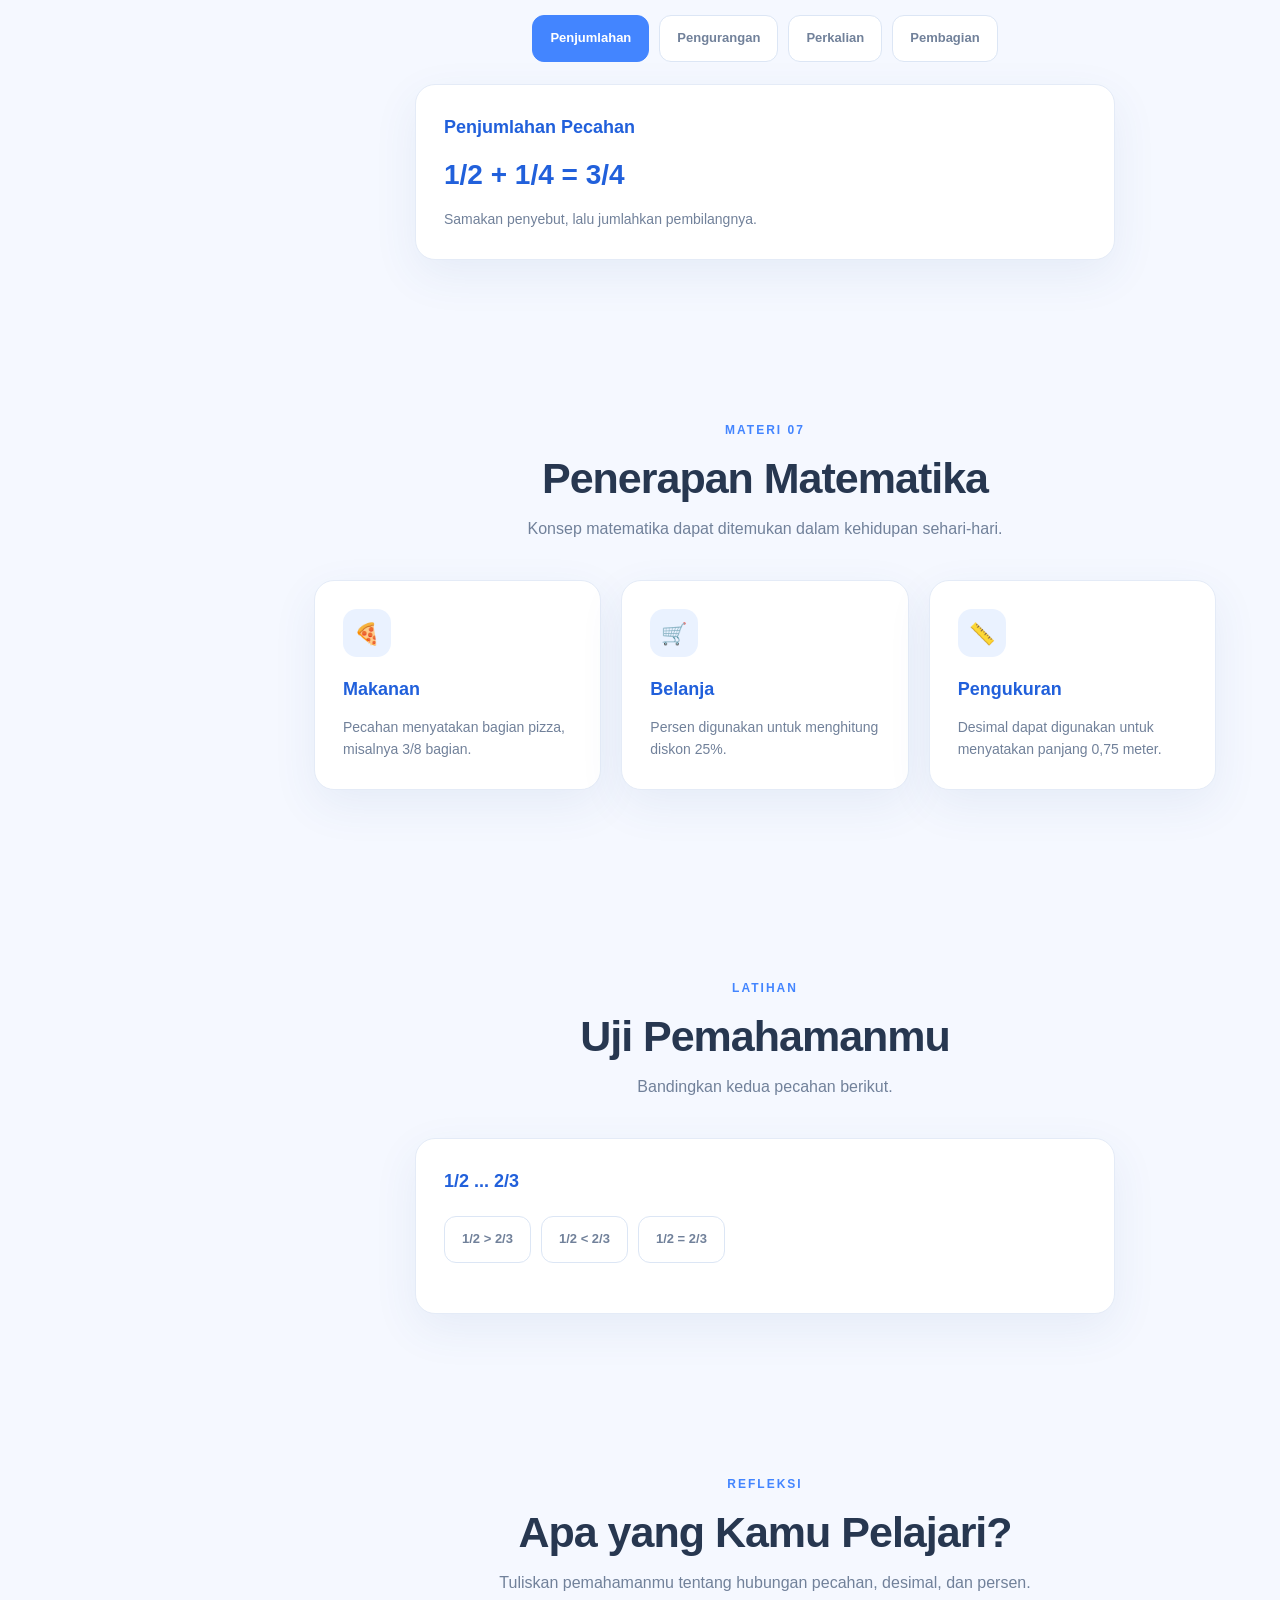
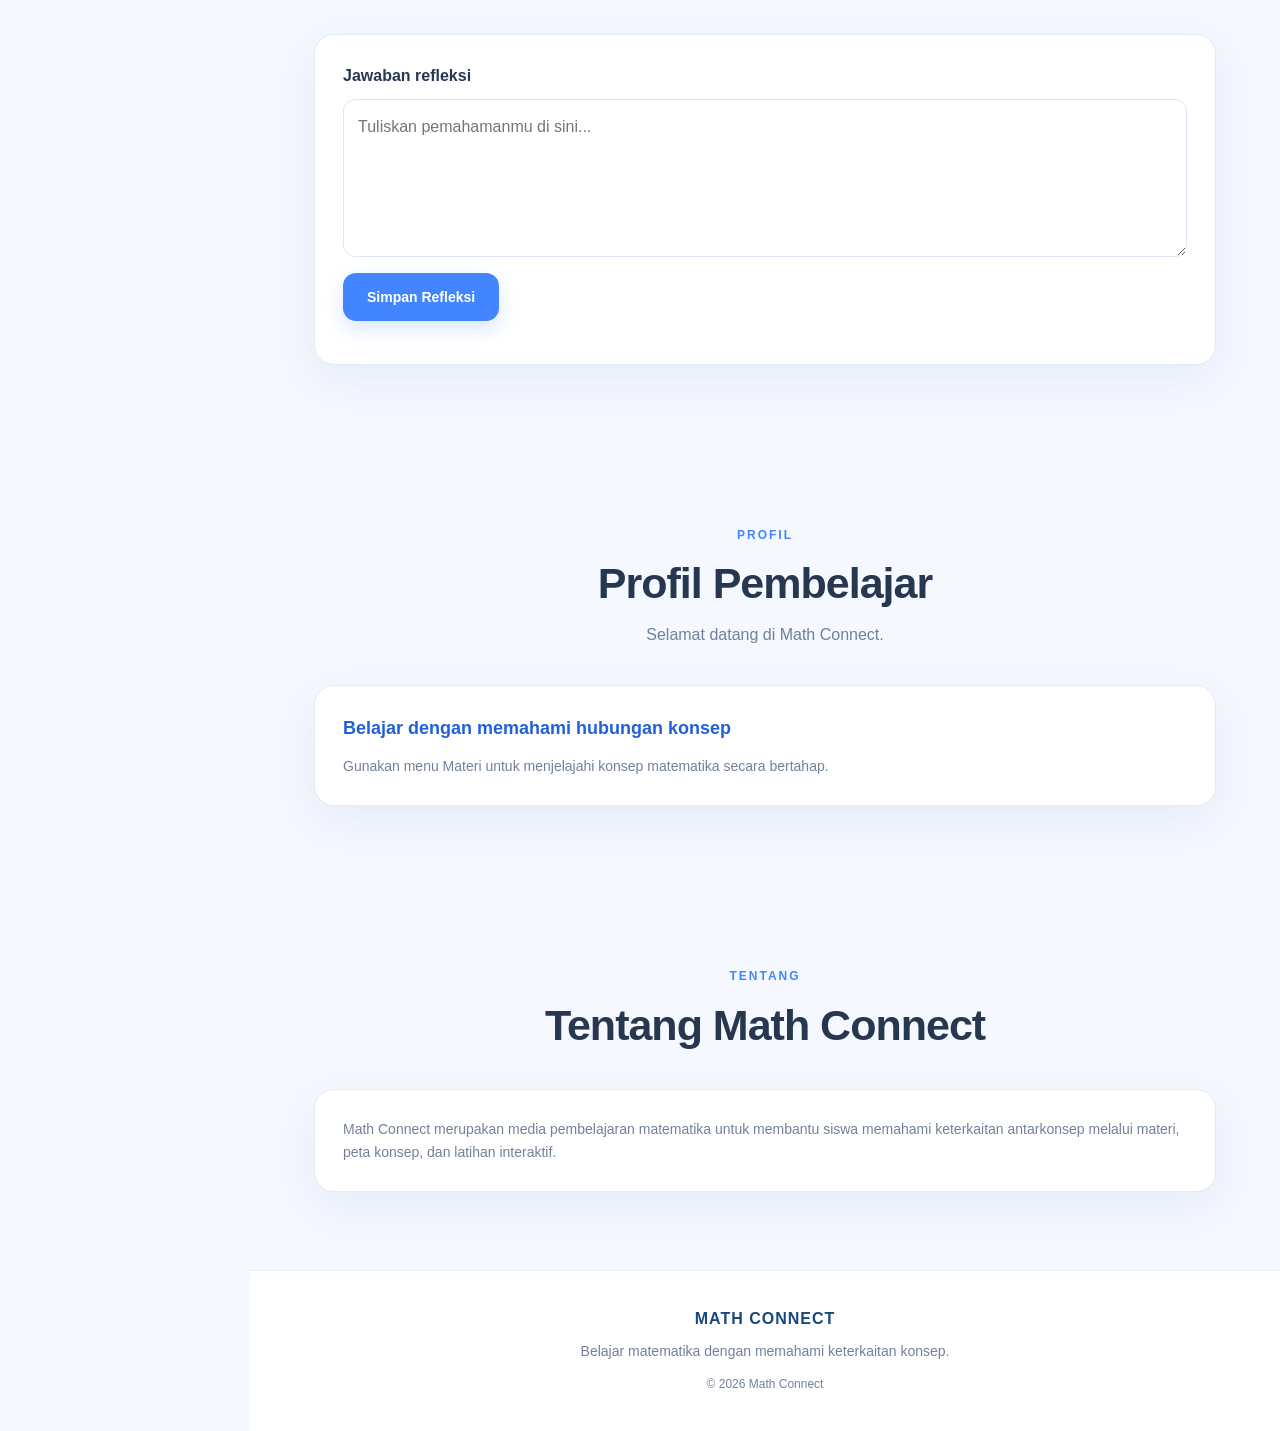
==== commit e69d1f6a: "mathconnect" ====
--- a/index.html
+++ b/index.html
@@ -1,1662 +1,510 @@
+
 <!DOCTYPE html>
 <html lang="id">
-
 <head>
     <meta charset="UTF-8">
-
-    <!-- Agar website responsif di laptop, tablet, dan HP -->
     <meta name="viewport" content="width=device-width, initial-scale=1.0">
-
+    <meta name="theme-color" content="#f5f8ff">
     <title>Math Connect - Belajar Matematika</title>
-
-    <!--
-        CSS akan kita tambahkan pada tahap berikutnya.
-        Untuk sekarang dibiarkan kosong.
-    -->
     <link rel="stylesheet" href="css/style.css">
 </head>
 
-
 <body>
-
-    <!-- =====================================================
-         1. STRUKTUR UTAMA WEBSITE
-         ===================================================== -->
-
-    <div class="app-container">
-
-
-        <!-- =================================================
-             2. SIDEBAR / MENU SAMPING
-             ================================================= -->
-
-        <aside class="sidebar" id="sidebar">
-
-            <!-- Logo -->
-            <div class="logo-area">
-
-                <div class="logo-icon">
-                    M
+<div class="app-container">
+
+    <!-- OVERLAY MOBILE -->
+    <div class="sidebar-overlay" id="sidebarOverlay"></div>
+
+    <!-- SIDEBAR -->
+    <aside class="sidebar" id="sidebar">
+
+        <a href="#beranda" class="logo-area">
+            <span class="logo-icon">
+                <svg viewBox="0 0 24 24">
+                    <path d="M5 3h12a2 2 0 0 1 2 2v16H7a2 2 0 0 1-2-2z"/>
+                    <path d="M5 18a2 2 0 0 1 2-2h12M9 7h6M9 11h6"/>
+                </svg>
+            </span>
+            <span class="logo-text">
+                <strong>MATH CONNECT</strong>
+                <small>LEARN MATHEMATICS</small>
+            </span>
+        </a>
+
+        <nav class="main-navigation" aria-label="Navigasi utama">
+
+            <a href="#beranda" class="nav-item active">
+                <svg class="nav-icon" viewBox="0 0 24 24">
+                    <path d="m3 10 9-7 9 7"/>
+                    <path d="M5 9v11h14V9M9 20v-7h6v7"/>
+                </svg>
+                <span class="nav-label">Beranda</span>
+            </a>
+
+            <a href="#konsep" class="nav-item">
+                <svg class="nav-icon" viewBox="0 0 24 24">
+                    <rect x="8" y="2" width="8" height="5" rx="1"/>
+                    <rect x="2" y="17" width="8" height="5" rx="1"/>
+                    <rect x="14" y="17" width="8" height="5" rx="1"/>
+                    <path d="M12 7v4M6 17v-3h12v3"/>
+                </svg>
+                <span class="nav-label">Peta Konsep</span>
+            </a>
+
+            <!-- MENU MATERI -->
+            <button type="button"
+                    class="nav-item materi-toggle"
+                    id="materiToggle"
+                    aria-expanded="false"
+                    aria-controls="materiSubmenu">
+
+                <svg class="nav-icon" viewBox="0 0 24 24">
+                    <path d="M4 4a2 2 0 0 1 2-2h14v18H6a2 2 0 0 0-2 2z"/>
+                    <path d="M4 4v18M8 7h8M8 11h8"/>
+                </svg>
+
+                <span class="nav-label">Materi</span>
+
+                <svg class="nav-arrow" viewBox="0 0 24 24">
+                    <path d="m7 10 5 5 5-5"/>
+                </svg>
+            </button>
+
+            <!-- SUBMENU -->
+            <div class="submenu" id="materiSubmenu" hidden>
+                <a href="#bilangan" class="submenu-item">
+                    <span class="submenu-dot"></span>Bilangan
+                </a>
+                <a href="#pecahan" class="submenu-item">
+                    <span class="submenu-dot"></span>Pecahan
+                </a>
+                <a href="#desimal" class="submenu-item">
+                    <span class="submenu-dot"></span>Desimal
+                </a>
+                <a href="#persen" class="submenu-item">
+                    <span class="submenu-dot"></span>Persen
+                </a>
+                <a href="#rasio" class="submenu-item">
+                    <span class="submenu-dot"></span>Rasio
+                </a>
+                <a href="#operasi" class="submenu-item">
+                    <span class="submenu-dot"></span>Operasi
+                </a>
+                <a href="#penerapan" class="submenu-item">
+                    <span class="submenu-dot"></span>Penerapan
+                </a>
+            </div>
+
+            <a href="#refleksi" class="nav-item">
+                <svg class="nav-icon" viewBox="0 0 24 24">
+                    <rect x="4" y="3" width="16" height="18" rx="3"/>
+                    <path d="M8 8h8M8 12h8M8 16l2 2 5-5"/>
+                </svg>
+                <span class="nav-label">Refleksi</span>
+            </a>
+
+            <a href="#profil" class="nav-item">
+                <svg class="nav-icon" viewBox="0 0 24 24">
+                    <circle cx="12" cy="8" r="4"/>
+                    <path d="M4 21a8 8 0 0 1 16 0"/>
+                </svg>
+                <span class="nav-label">Profil</span>
+            </a>
+
+            <a href="#tentang" class="nav-item">
+                <svg class="nav-icon" viewBox="0 0 24 24">
+                    <circle cx="12" cy="12" r="9"/>
+                    <path d="M9.5 9a2.5 2.5 0 0 1 5 0c0 2-2.5 2-2.5 4M12 17h.01"/>
+                </svg>
+                <span class="nav-label">Tentang</span>
+            </a>
+
+        </nav>
+
+        <div class="sidebar-bottom">
+            <div class="sidebar-note">
+                <span class="note-icon">✦</span>
+                <div>
+                    <strong>Terus Belajar!</strong>
+                    <small>Pahami hubungan konsep.</small>
                 </div>
-
-                <div class="logo-text">
-                    <h2>MATH</h2>
-                    <span>CONNECT</span>
+            </div>
+        </div>
+    </aside>
+
+    <!-- KONTEN UTAMA -->
+    <main class="main-content">
+
+        <!-- TOPBAR -->
+        <header class="topbar">
+            <button class="menu-toggle"
+                    id="menuToggle"
+                    type="button"
+                    aria-label="Buka menu"
+                    aria-expanded="false">
+                <svg viewBox="0 0 24 24">
+                    <path d="M4 6h16M4 12h16M4 18h16"/>
+                </svg>
+            </button>
+
+            <a href="#beranda" class="brand">
+                <span class="brand-icon">▣</span>
+                <span class="brand-name">MATH CONNECT</span>
+            </a>
+
+            <nav class="topbar-nav">
+                <a href="#beranda" class="top-link active">Home</a>
+                <a href="#konsep" class="top-link">Peta Konsep</a>
+                <a href="#cari" class="top-link">Cari Konsep</a>
+            </nav>
+
+            <button class="search-button"
+                    id="searchToggle"
+                    type="button"
+                    aria-label="Buka pencarian">
+                <svg viewBox="0 0 24 24">
+                    <circle cx="10.8" cy="10.8" r="6.5"/>
+                    <path d="m16 16 4.5 4.5"/>
+                </svg>
+            </button>
+        </header>
+
+        <!-- FORM PENCARIAN -->
+        <form class="search-panel" id="searchForm" hidden>
+            <input id="conceptSearch"
+                   type="search"
+                   placeholder="Cari bilangan, pecahan, desimal..."
+                   aria-label="Cari materi">
+            <button class="btn btn-primary" type="submit">Cari</button>
+        </form>
+
+        <!-- BERANDA -->
+        <section id="beranda" class="page-section landing-section">
+            <div class="hero-content">
+                <span class="section-label">PLATFORM BELAJAR MATEMATIKA</span>
+                <h1>MATH <span>CONNECT</span></h1>
+                <p class="hero-description">
+                    Matematika bukan sekadar kumpulan rumus.
+                    Temukan bagaimana setiap konsep saling terhubung
+                    dan membentuk pemahaman yang utuh.
+                </p>
+                <div class="hero-buttons">
+                    <a href="#konsep" class="btn btn-primary">Mulai Eksplorasi</a>
+                    <a href="#bilangan" class="btn btn-secondary">Mulai dari Bilangan</a>
                 </div>
-
-            </div>
-
-
-            <!-- Menu navigasi -->
-            <nav class="main-navigation">
-
-                <a href="#beranda" class="nav-item active">
-                    <span class="nav-icon">⌂</span>
-                    <span>Beranda</span>
-                </a>
-
-                <a href="#konsep" class="nav-item">
-                    <span class="nav-icon">◎</span>
-                    <span>Peta Konsep</span>
-                </a>
-
-                <a href="#bilangan" class="nav-item">
-                    <span class="nav-icon">123</span>
-                    <span>Bilangan</span>
-                </a>
-
-                <a href="#pecahan" class="nav-item">
-                    <span class="nav-icon">½</span>
-                    <span>Pecahan</span>
-                </a>
-
-                <a href="#desimal" class="nav-item">
-                    <span class="nav-icon">0,5</span>
-                    <span>Desimal</span>
-                </a>
-
-                <a href="#persen" class="nav-item">
-                    <span class="nav-icon">%</span>
-                    <span>Persen</span>
-                </a>
-
-                <a href="#rasio" class="nav-item">
-                    <span class="nav-icon">∶</span>
-                    <span>Rasio</span>
-                </a>
-
-                <a href="#operasi" class="nav-item">
-                    <span class="nav-icon">＋</span>
-                    <span>Operasi</span>
-                </a>
-
-                <a href="#penerapan" class="nav-item">
-                    <span class="nav-icon">⌘</span>
-                    <span>Penerapan</span>
-                </a>
-
-            </nav>
-
-
-            <!-- Bagian bawah sidebar -->
-
-            <div class="sidebar-bottom">
-
-                <a href="#tentang" class="nav-item">
-                    <span class="nav-icon">?</span>
-                    <span>Tentang</span>
-                </a>
-
-            </div>
-
-        </aside>
-
-
-
-        <!-- =================================================
-             3. AREA KONTEN UTAMA
-             ================================================= -->
-
-        <main class="main-content">
-
-
-            <!-- =================================================
-                 4. TOP BAR
-                 ================================================= -->
-
-            
-<header class="topbar landing-topbar">
-
-    <!-- Logo dan nama website -->
-    <a href="#beranda" class="brand">
-        <span class="brand-icon">📘</span>
-        <span class="brand-name">MATH CONNECT</span>
-    </a>
-
-    <!-- Navigasi landing page -->
-    <nav class="topbar-nav" id="topbarNav">
-        <a href="#beranda" class="nav-link active">Home</a>
-        <a href="#konsep" class="nav-link">Peta Konsep</a>
-        <a href="#bilangan" class="nav-link">Cari Konsep</a>
-    </nav>
-
-    <!-- Aksi bagian kanan -->
-    <div class="topbar-actions">
-
-        <button
-            type="button"
-            class="search-button"
-            id="searchToggle"
-            aria-label="Cari konsep"
-            title="Cari konsep">
-            <svg viewBox="0 0 24 24"
-                 width="21"
-                 height="21"
-                 fill="none"
-                 stroke="currentColor"
-                 stroke-width="2"
-                 stroke-linecap="round">
-                <circle cx="10.8" cy="10.8" r="6.5"></circle>
-                <path d="m16 16 4.5 4.5"></path>
-            </svg>
-        </button>
-
-        <!-- Pencarian -->
-        <form class="topbar-search" id="topbarSearch" hidden>
-            <input
-                type="search"
-                id="conceptSearch"
-                placeholder="Cari konsep..."
-                aria-label="Masukkan nama konsep">
-            <button type="submit">Cari</button>
-        </form>
-
-        <!-- Menu mobile -->
-        <button
-            type="button"
-            class="menu-toggle"
-            id="menuToggle"
-            aria-label="Buka menu"
-            aria-expanded="false">
-            ☰
-        </button>
-
-    </div>
-
-</header>
-
-
-
-            <!-- =================================================
-                 5. HALAMAN BERANDA / LANDING PAGE
-                 ================================================= -->
-
-            <section id="beranda" class="page-section landing-section">
-
-
-                <div class="hero-content">
-
-                    <span class="small-title">
-                        PLATFORM BELAJAR MATEMATIKA
-                    </span>
-
-                    <h1>
-                        MATH
-                        <span>CONNECT</span>
-                    </h1>
-
-                    <p class="hero-description">
-                        Matematika bukan sekadar kumpulan rumus.
-                        Temukan bagaimana setiap konsep saling
-                        terhubung dan membentuk pemahaman yang utuh.
-                    </p>
-
-
-                    <div class="hero-buttons">
-
-                        <a href="#konsep" class="btn btn-primary">
-                            Mulai Eksplorasi
-                        </a>
-
-                        <a href="#bilangan" class="btn btn-secondary">
-                            Mulai dari Bilangan
-                        </a>
-
-                    </div>
-
+            </div>
+
+            <div class="hero-illustration" aria-hidden="true">
+                <div class="orbit orbit-one"></div>
+                <div class="orbit orbit-two"></div>
+                <div class="floating-number number-one">1</div>
+                <div class="floating-number number-two">2</div>
+                <div class="floating-number number-three">3</div>
+                <div class="floating-number number-four">+</div>
+                <div class="floating-center">∑</div>
+            </div>
+        </section>
+
+        <!-- PETA KONSEP -->
+        <section id="konsep" class="page-section concept-section">
+            <div class="section-header">
+                <span class="section-label">EKSPLORASI</span>
+                <h2>Peta Konsep</h2>
+                <p>Jelajahi hubungan antara konsep-konsep matematika.</p>
+            </div>
+
+            <div class="concept-map">
+                <div class="concept-tree">
+
+                    <div class="concept-level">
+                        <button class="concept-node main-node"
+                                data-concept="Bilangan">
+                            <span>▦</span>Bilangan
+                        </button>
+                    </div>
+
+                    <div class="connector"></div>
+
+                    <div class="concept-level number-level">
+                        <button class="concept-node sub-node"
+                                data-concept="Bilangan Cacah">Bilangan Cacah</button>
+                        <button class="concept-node sub-node"
+                                data-concept="Bilangan Bulat">Bilangan Bulat</button>
+                        <button class="concept-node sub-node"
+                                data-concept="Bilangan Rasional">Bilangan Rasional</button>
+                    </div>
+
+                    <div class="connector"></div>
+
+                    <div class="concept-level">
+                        <button class="concept-node fraction-node"
+                                data-concept="Pecahan">
+                            <span>½</span>Pecahan
+                        </button>
+                    </div>
+
+                    <div class="connector"></div>
+
+                    <div class="concept-level derived-level">
+                        <button class="concept-node decimal-node"
+                                data-concept="Desimal">Desimal</button>
+                        <button class="concept-node percent-node"
+                                data-concept="Persen">Persen</button>
+                        <button class="concept-node ratio-node"
+                                data-concept="Rasio">Rasio</button>
+                    </div>
+
+                    <div class="connector"></div>
+
+                    <div class="concept-level">
+                        <button class="concept-node application-node"
+                                data-concept="Penerapan">
+                            <span>▤</span>Penerapan
+                        </button>
+                    </div>
                 </div>
 
-
-                <!-- Ilustrasi -->
-                <div class="hero-illustration">
-
-                    <div class="illustration-circle circle-one">
-                        1
-                    </div>
-
-                    <div class="illustration-circle circle-two">
-                        2
-                    </div>
-
-                    <div class="illustration-circle circle-three">
-                        3
-                    </div>
-
-                    <div class="illustration-circle circle-four">
-                        +
-                    </div>
-
-      
-
+                <div class="concept-info" id="conceptInfo" hidden>
+                    <button id="closeConceptInfo"
+                            class="close-info"
+                            type="button"
+                            aria-label="Tutup">×</button>
+                    <h3 id="conceptTitle"></h3>
+                    <p id="conceptDescription"></p>
+                    <a href="#bilangan" class="btn btn-primary"
+                       id="conceptLink">Pelajari Konsep</a>
                 </div>
-
-            </section>
-
-
-
-            <!-- =================================================
-                 6. PETA KONSEP
-                 ================================================= -->
-
-            
-<section id="konsep" class="page-section concept-section">
-
-    <div class="section-header">
-        <span class="section-label">EKSPLORASI</span>
-        <h2>Peta Konsep</h2>
-        <p>
-            Lihat bagaimana konsep-konsep matematika
-            saling berhubungan.
-        </p>
-    </div>
-
-    <!-- Area Peta Konsep -->
-    <div class="concept-map">
-
-        <div class="concept-tree">
-
-            <!-- Konsep utama -->
-            <div class="concept-level level-main">
-                <button class="concept-node main-node"
-                        data-concept="Bilangan">
-                    <span class="node-icon">▦</span>
-                    <span>Bilangan</span>
-                </button>
-            </div>
-
-            <!-- Hubungan ke konsep bilangan -->
-            <div class="tree-connector root-connector">
-                <span></span>
-            </div>
-
-            <!-- Cabang bilangan -->
-            <div class="concept-level number-level">
-
-                <button class="concept-node sub-node"
-                        data-concept="Bilangan Cacah">
-                    Bilangan Cacah
-                </button>
-
-                <button class="concept-node sub-node"
-                        data-concept="Bilangan Bulat">
-                    Bilangan Bulat
-                </button>
-
-                <button class="concept-node sub-node"
-                        data-concept="Bilangan Rasional">
-                    Bilangan Rasional
-                </button>
-
-            </div>
-
-            <!-- Hubungan menuju pecahan -->
-            <div class="tree-connector fraction-connector">
-                <span></span>
-            </div>
-
-            <!-- Konsep pecahan -->
-            <div class="concept-level level-fraction">
-                <button class="concept-node fraction-node"
-                        data-concept="Pecahan">
-                    <span class="node-icon">½</span>
-                    <span>Pecahan</span>
-                </button>
-            </div>
-
-            <!-- Hubungan pecahan ke turunannya -->
-            <div class="tree-connector derived-connector">
-                <span></span>
-            </div>
-
-            <!-- Desimal, persen, dan rasio -->
-            <div class="concept-level derived-level">
-
-                <button class="concept-node decimal-node"
-                        data-concept="Desimal">
-                    Desimal
-                </button>
-
-                <button class="concept-node percent-node"
-                        data-concept="Persen">
-                    Persen
-                </button>
-
-                <button class="concept-node ratio-node"
-                        data-concept="Rasio">
-                    Rasio
-                </button>
-
-            </div>
-
-            <!-- Hubungan menuju penerapan -->
-            <div class="tree-connector application-connector">
-                <span></span>
-            </div>
-
-            <!-- Penerapan -->
-            <div class="concept-level level-application">
-                <button class="concept-node application-node"
-                        data-concept="Penerapan">
-                    <span class="node-icon">▤</span>
-                    <span>Penerapan</span>
-                </button>
-            </div>
-
-        </div>
-
-        <!-- Panel informasi konsep -->
-        <div class="concept-info" id="conceptInfo" hidden>
-            <button class="concept-info-close"
-                    id="closeConceptInfo"
-                    aria-label="Tutup informasi">
-                &times;
-            </button>
-
-            <h3 id="conceptTitle"></h3>
-            <p id="conceptDescription"></p>
-            <a href="#bilangan"
-               class="btn btn-primary"
-               id="conceptLink">
-                Pelajari Konsep
-            </a>
-        </div>
-
-    </div>
-
-    <div class="section-action">
-        <a href="#bilangan" class="btn btn-primary">
-            Eksplorasi Konsep
-        </a>
-    </div>
-
-</section>
-
-
-
-
-            <!-- =================================================
-                 7. MATERI BILANGAN
-                 ================================================= -->
-
-            <section id="bilangan" class="page-section material-section">
-
-
-                <div class="section-header">
-
-                    <span class="section-label">
-                        MATERI 01
-                    </span>
-
-                    <h2>
-                        Bilangan
-                    </h2>
-
-                    <p>
-                        Bilangan digunakan untuk menyatakan jumlah,
-                        ukuran, urutan, dan berbagai situasi dalam
-                        kehidupan sehari-hari.
-                    </p>
-
+            </div>
+        </section>
+
+        <!-- TEMPLATE KONTEN MATERI -->
+        <section id="bilangan" class="page-section material-section">
+            <div class="section-header">
+                <span class="section-label">MATERI 01</span>
+                <h2>Bilangan</h2>
+                <p>Bilangan menyatakan jumlah, ukuran, urutan, dan nilai.</p>
+            </div>
+            <div class="material-grid">
+                <article class="content-card">
+                    <span class="card-icon">123</span>
+                    <h3>Apa itu Bilangan?</h3>
+                    <p>Bilangan adalah konsep matematika untuk menyatakan jumlah atau nilai suatu objek.</p>
+                </article>
+                <article class="content-card">
+                    <span class="card-icon">∞</span>
+                    <h3>Jenis Bilangan</h3>
+                    <ul>
+                        <li>Bilangan cacah</li>
+                        <li>Bilangan bulat</li>
+                        <li>Bilangan rasional</li>
+                        <li>Bilangan irasional</li>
+                        <li>Bilangan real</li>
+                    </ul>
+                </article>
+                <article class="content-card">
+                    <span class="card-icon">✎</span>
+                    <h3>Contoh Bilangan</h3>
+                    <div class="example-list">
+                        <span>3</span><span>−5</span><span>½</span>
+                        <span>0,75</span><span>25%</span>
+                    </div>
+                </article>
+            </div>
+            <a href="#pecahan" class="btn btn-primary">Lanjut ke Pecahan →</a>
+        </section>
+
+        <section id="pecahan" class="page-section material-section">
+            <div class="section-header">
+                <span class="section-label">MATERI 02</span>
+                <h2>Pecahan</h2>
+                <p>Pecahan digunakan untuk menyatakan bagian dari suatu keseluruhan.</p>
+            </div>
+            <div class="fraction-content">
+                <article class="fraction-display content-card">
+                    <div class="fraction-number">
+                        <span>3</span><span class="fraction-line"></span><span>4</span>
+                    </div>
+                    <p>Pecahan tiga per empat</p>
+                </article>
+                <article class="content-card">
+                    <h3>Pembilang</h3>
+                    <p>Menunjukkan banyak bagian yang diperhatikan.</p>
+                    <h3>Penyebut</h3>
+                    <p>Menunjukkan banyak bagian sama besar dari keseluruhan.</p>
+                </article>
+            </div>
+            <div class="content-card">
+                <h3>Jenis-Jenis Pecahan</h3>
+                <div class="material-grid">
+                    <div><strong>3/4</strong><p>Pecahan biasa</p></div>
+                    <div><strong>1 ½</strong><p>Pecahan campuran</p></div>
+                    <div><strong>0,75</strong><p>Desimal</p></div>
                 </div>
-
-
-                <!-- Tab materi -->
-
-                <div class="material-tabs">
-
-                    <button class="tab-button active">
-                        Konsep
-                    </button>
-
-                    <button class="tab-button">
-                        Jenis
-                    </button>
-
-                    <button class="tab-button">
-                        Contoh
-                    </button>
-
-                    <button class="tab-button">
-                        Hubungan
-                    </button>
-
+            </div>
+        </section>
+
+        <section id="desimal" class="page-section material-section">
+            <div class="section-header">
+                <span class="section-label">MATERI 03</span>
+                <h2>Desimal</h2>
+                <p>Bilangan desimal menggunakan tanda koma untuk menyatakan nilai pecahan.</p>
+            </div>
+            <div class="conversion-card">
+                <div class="conversion-value">1/2</div>
+                <span>→</span>
+                <div class="conversion-value">0,5</div>
+                <span>→</span>
+                <div class="conversion-value">50%</div>
+            </div>
+            <article class="content-card">
+                <h3>Contoh</h3>
+                <p>0,25 sama dengan 25/100 atau 1/4.</p>
+            </article>
+        </section>
+
+        <section id="persen" class="page-section material-section">
+            <div class="section-header">
+                <span class="section-label">MATERI 04</span>
+                <h2>Persen</h2>
+                <p>Persen menyatakan bagian dari seratus.</p>
+            </div>
+            <div class="conversion-card">
+                <div class="conversion-value">1/4</div>
+                <span>→</span>
+                <div class="conversion-value">0,25</div>
+                <span>→</span>
+                <div class="conversion-value">25%</div>
+            </div>
+            <article class="content-card">
+                <h3>Contoh dalam kehidupan</h3>
+                <p>Diskon 25% berarti potongan harga sebesar 25 dari setiap 100 bagian harga.</p>
+            </article>
+        </section>
+
+        <section id="rasio" class="page-section material-section">
+            <div class="section-header">
+                <span class="section-label">MATERI 05</span>
+                <h2>Rasio</h2>
+                <p>Rasio membandingkan dua besaran.</p>
+            </div>
+            <article class="content-card">
+                <h3>Contoh rasio</h3>
+                <p>Jika terdapat 2 apel dan 3 jeruk, rasio apel terhadap jeruk adalah 2 : 3.</p>
+            </article>
+        </section>
+
+        <section id="operasi" class="page-section material-section">
+            <div class="section-header">
+                <span class="section-label">MATERI 06</span>
+                <h2>Operasi Pecahan</h2>
+                <p>Pilih jenis operasi untuk melihat contoh perhitungannya.</p>
+            </div>
+            <div class="operation-tabs">
+                <button class="operation-tab active" data-operation="tambah">Penjumlahan</button>
+                <button class="operation-tab" data-operation="kurang">Pengurangan</button>
+                <button class="operation-tab" data-operation="kali">Perkalian</button>
+                <button class="operation-tab" data-operation="bagi">Pembagian</button>
+            </div>
+            <article class="content-card operation-content">
+                <h3 id="operationTitle">Penjumlahan Pecahan</h3>
+                <p id="operationExample">1/2 + 1/4 = 3/4</p>
+                <p id="operationExplanation">Samakan penyebut, lalu jumlahkan pembilangnya.</p>
+            </article>
+        </section>
+
+        <section id="penerapan" class="page-section material-section">
+            <div class="section-header">
+                <span class="section-label">MATERI 07</span>
+                <h2>Penerapan Matematika</h2>
+                <p>Konsep matematika dapat ditemukan dalam kehidupan sehari-hari.</p>
+            </div>
+            <div class="material-grid">
+                <article class="content-card">
+                    <span class="card-icon">🍕</span>
+                    <h3>Makanan</h3>
+                    <p>Pecahan menyatakan bagian pizza, misalnya 3/8 bagian.</p>
+                </article>
+                <article class="content-card">
+                    <span class="card-icon">🛒</span>
+                    <h3>Belanja</h3>
+                    <p>Persen digunakan untuk menghitung diskon 25%.</p>
+                </article>
+                <article class="content-card">
+                    <span class="card-icon">📏</span>
+                    <h3>Pengukuran</h3>
+                    <p>Desimal dapat digunakan untuk menyatakan panjang 0,75 meter.</p>
+                </article>
+            </div>
+        </section>
+
+        <!-- LATIHAN -->
+        <section id="latihan" class="page-section material-section">
+            <div class="section-header">
+                <span class="section-label">LATIHAN</span>
+                <h2>Uji Pemahamanmu</h2>
+                <p>Bandingkan kedua pecahan berikut.</p>
+            </div>
+            <article class="content-card quiz-card">
+                <h3>1/2 ... 2/3</h3>
+                <div class="quiz-options">
+                    <button data-answer="salah">1/2 &gt; 2/3</button>
+                    <button data-answer="benar">1/2 &lt; 2/3</button>
+                    <button data-answer="salah">1/2 = 2/3</button>
                 </div>
-
-
-                <!-- Isi materi -->
-
-                <div class="material-content">
-
-
-                    <article class="content-card">
-
-                        <h3>
-                            Apa itu Bilangan?
-                        </h3>
-
-                        <p>
-                            Bilangan adalah suatu konsep matematika
-                            yang digunakan untuk menyatakan banyaknya
-                            suatu objek atau menunjukkan suatu nilai.
-                        </p>
-
-                    </article>
-
-
-                    <article class="content-card">
-
-                        <h3>
-                            Jenis-Jenis Bilangan
-                        </h3>
-
-                        <ul>
-
-                            <li>
-                                Bilangan Cacah
-                            </li>
-
-                            <li>
-                                Bilangan Bulat
-                            </li>
-
-                            <li>
-                                Bilangan Rasional
-                            </li>
-
-                            <li>
-                                Bilangan Irasional
-                            </li>
-
-                            <li>
-                                Bilangan Real
-                            </li>
-
-                        </ul>
-
-                    </article>
-
-
-                    <article class="content-card">
-
-                        <h3>
-                            Contoh Bilangan
-                        </h3>
-
-                        <div class="example-list">
-
-                            <span>3</span>
-                            <span>−5</span>
-                            <span>½</span>
-                            <span>0,75</span>
-                            <span>25%</span>
-
-                        </div>
-
-                    </article>
-
-
-                </div>
-
-
-                <!-- Tombol -->
-
-                <div class="section-action">
-
-                    <a href="#pecahan" class="btn btn-primary">
-                        Lanjut ke Pecahan →
-                    </a>
-
-                </div>
-
-            </section>
-
-
-
-            <!-- =================================================
-                 8. MENUJU PECAHAN
-                 ================================================= -->
-
-            <section id="pecahan" class="page-section transition-section">
-
-
-                <div class="section-header">
-
-                    <span class="section-label">
-                        HUBUNGAN KONSEP
-                    </span>
-
-                    <h2>
-                        Dari Bilangan ke Pecahan
-                    </h2>
-
-                    <p>
-                        Pecahan merupakan salah satu bentuk bilangan
-                        yang menyatakan bagian dari keseluruhan.
-                    </p>
-
-                </div>
-
-
-                <div class="relationship-card">
-
-                    <div class="relationship-node">
-                        Bilangan
-                    </div>
-
-                    <div class="relationship-arrow">
-                        ↓
-                    </div>
-
-                    <div class="relationship-node highlight">
-                        Pecahan
-                    </div>
-
-                    <div class="relationship-arrow">
-                        ↓
-                    </div>
-
-                    <div class="relationship-node">
-                        Desimal
-                    </div>
-
-                    <div class="relationship-arrow">
-                        ↓
-                    </div>
-
-                    <div class="relationship-node">
-                        Persen
-                    </div>
-
-                </div>
-
-
-            </section>
-
-
-
-            <!-- =================================================
-                 9. MATERI PECAHAN
-                 ================================================= -->
-
-            <section id="materi-pecahan" class="page-section material-section">
-
-
-                <div class="section-header">
-
-                    <span class="section-label">
-                        MATERI 02
-                    </span>
-
-                    <h2>
-                        Pecahan
-                    </h2>
-
-                    <p>
-                        Pecahan digunakan untuk menyatakan bagian
-                        dari suatu keseluruhan.
-                    </p>
-
-                </div>
-
-
-                <div class="fraction-content">
-
-
-                    <!-- Bentuk pecahan -->
-
-                    <div class="fraction-display">
-
-                        <div class="fraction-number">
-
-                            <span class="numerator">
-                                3
-                            </span>
-
-                            <span class="fraction-line">
-                            </span>
-
-                            <span class="denominator">
-                                4
-                            </span>
-
-                        </div>
-
-                        <p>
-                            Pecahan tiga per empat
-                        </p>
-
-                    </div>
-
-
-                    <!-- Penjelasan -->
-
-                    <div class="fraction-explanation">
-
-                        <div class="explanation-item">
-
-                            <strong>
-                                Pembilang
-                            </strong>
-
-                            <p>
-                                Menunjukkan banyak bagian yang
-                                diperhatikan.
-                            </p>
-
-                        </div>
-
-
-                        <div class="explanation-item">
-
-                            <strong>
-                                Penyebut
-                            </strong>
-
-                            <p>
-                                Menunjukkan banyak bagian sama besar
-                                dari keseluruhan.
-                            </p>
-
-                        </div>
-
-                    </div>
-
-                </div>
-
-
-            </section>
-
-
-
-            <!-- =================================================
-                 10. JENIS-JENIS PECAHAN
-                 ================================================= -->
-
-            <section class="page-section fraction-types-section">
-
-
-                <div class="section-header">
-
-                    <span class="section-label">
-                        EKSPLORASI
-                    </span>
-
-                    <h2>
-                        Jenis-Jenis Pecahan
-                    </h2>
-
-                </div>
-
-
-                <div class="type-cards">
-
-
-                    <article class="type-card">
-
-                        <div class="type-visual">
-                            3/4
-                        </div>
-
-                        <h3>
-                            Pecahan Biasa
-                        </h3>
-
-                        <p>
-                            Pecahan yang ditulis dalam bentuk
-                            pembilang dan penyebut.
-                        </p>
-
-                    </article>
-
-
-                    <article class="type-card">
-
-                        <div class="type-visual">
-                            1 ½
-                        </div>
-
-                        <h3>
-                            Pecahan Campuran
-                        </h3>
-
-                        <p>
-                            Gabungan antara bilangan bulat
-                            dan pecahan biasa.
-                        </p>
-
-                    </article>
-
-
-                    <article class="type-card">
-
-                        <div class="type-visual">
-                            0,75
-                        </div>
-
-                        <h3>
-                            Desimal
-                        </h3>
-
-                        <p>
-                            Pecahan yang dinyatakan menggunakan
-                            sistem desimal.
-                        </p>
-
-                    </article>
-
-
-                </div>
-
-            </section>
-
-
-
-            <!-- =================================================
-                 11. PECAHAN SENILAI
-                 ================================================= -->
-
-            <section id="pecahan-senilai" class="page-section equivalent-section">
-
-
-                <div class="section-header">
-
-                    <span class="section-label">
-                        KONSEP
-                    </span>
-
-                    <h2>
-                        Pecahan Senilai
-                    </h2>
-
-                    <p>
-                        Pecahan berbeda dapat memiliki nilai yang sama.
-                    </p>
-
-                </div>
-
-
-                <div class="equivalent-fractions">
-
-
-                    <div class="fraction-card">
-
-                        <div class="fraction">
-                            1<br>
-                            ─<br>
-                            2
-                        </div>
-
-                        <div class="circle-model">
-                            ◐
-                        </div>
-
-                    </div>
-
-
-                    <div class="equals">
-                        =
-                    </div>
-
-
-                    <div class="fraction-card">
-
-                        <div class="fraction">
-                            2<br>
-                            ─<br>
-                            4
-                        </div>
-
-                        <div class="circle-model">
-                            ◑
-                        </div>
-
-                    </div>
-
-
-                    <div class="equals">
-                        =
-                    </div>
-
-
-                    <div class="fraction-card">
-
-                        <div class="fraction">
-                            4<br>
-                            ─<br>
-                            8
-                        </div>
-
-                        <div class="circle-model">
-                            ◕
-                        </div>
-
-                    </div>
-
-                </div>
-
-
-            </section>
-
-
-
-            <!-- =================================================
-                 12. PECAHAN KE DESIMAL
-                 ================================================= -->
-
-            <section id="desimal" class="page-section conversion-section">
-
-
-                <div class="section-header">
-
-                    <span class="section-label">
-                        HUBUNGAN KONSEP
-                    </span>
-
-                    <h2>
-                        Pecahan → Desimal
-                    </h2>
-
-                    <p>
-                        Pecahan dapat dinyatakan dalam bentuk desimal.
-                    </p>
-
-                </div>
-
-
-                <div class="conversion-card">
-
-
-                    <div class="conversion-value">
-                        1/2
-                    </div>
-
-
-                    <div class="conversion-arrow">
-                        →
-                    </div>
-
-
-                    <div class="conversion-value">
-                        0,5
-                    </div>
-
-
-                    <div class="conversion-arrow">
-                        →
-                    </div>
-
-
-                    <div class="conversion-value">
-                        50%
-                    </div>
-
-
-                </div>
-
-
-                <div class="conversion-note">
-
-                    <h3>
-                        Coba pahami hubungan ketiganya!
-                    </h3>
-
-                    <p>
-                        Ketiga bentuk tersebut dapat memiliki nilai
-                        yang sama meskipun ditulis dengan cara berbeda.
-                    </p>
-
-                </div>
-
-            </section>
-
-
-
-            <!-- =================================================
-                 13. PECAHAN → PERSEN
-                 ================================================= -->
-
-            <section id="persen" class="page-section conversion-section">
-
-
-                <div class="section-header">
-
-                    <span class="section-label">
-                        HUBUNGAN KONSEP
-                    </span>
-
-                    <h2>
-                        Pecahan → Persen
-                    </h2>
-
-                </div>
-
-
-                <div class="percent-example">
-
-                    <div class="fraction-box">
-                        1/4
-                    </div>
-
-                    <div class="arrow">
-                        →
-                    </div>
-
-                    <div class="decimal-box">
-                        0,25
-                    </div>
-
-                    <div class="arrow">
-                        →
-                    </div>
-
-                    <div class="percent-box">
-                        25%
-                    </div>
-
-                </div>
-
-
-                <div class="progress-area">
-
-                    <div class="progress-label">
-
-                        <span>
-                            Desimal
-                        </span>
-
-                        <strong>
-                            25%
-                        </strong>
-
-                    </div>
-
-                    <div class="progress-bar">
-
-                        <div class="progress-fill">
-                        </div>
-
-                    </div>
-
-
-                    <div class="progress-label">
-
-                        <span>
-                            Persen
-                        </span>
-
-                        <strong>
-                            25%
-                        </strong>
-
-                    </div>
-
-                    <div class="progress-bar">
-
-                        <div class="progress-fill">
-                        </div>
-
-                    </div>
-
-                </div>
-
-            </section>
-
-
-
-            <!-- =================================================
-                 14. PERBANDINGAN PECAHAN
-                 ================================================= -->
-
-            <section class="page-section comparison-section">
-
-
-                <div class="section-header">
-
-                    <span class="section-label">
-                        LATIHAN
-                    </span>
-
-                    <h2>
-                        Perbandingan Pecahan
-                    </h2>
-
-                    <p>
-                        Manakah pecahan yang lebih besar?
-                    </p>
-
-                </div>
-
-
-                <div class="comparison-problem">
-
-
-                    <div class="comparison-fraction">
-                        1/2
-                    </div>
-
-
-                    <div class="comparison-symbol">
-                        ?
-                    </div>
-
-
-                    <div class="comparison-fraction">
-                        2/3
-                    </div>
-
-
-                </div>
-
-
-                <div class="answer-buttons">
-
-                    <button>
-                        1/2 &gt; 2/3
-                    </button>
-
-                    <button>
-                        1/2 &lt; 2/3
-                    </button>
-
-                    <button>
-                        1/2 = 2/3
-                    </button>
-
-                </div>
-
-
-            </section>
-
-
-
-            <!-- =================================================
-                 15. OPERASI PECAHAN
-                 ================================================= -->
-
-            <section id="operasi" class="page-section operation-section">
-
-
-                <div class="section-header">
-
-                    <span class="section-label">
-                        MATERI
-                    </span>
-
-                    <h2>
-                        Operasi Pecahan
-                    </h2>
-
-                    <p>
-                        Pelajari bagaimana melakukan operasi
-                        pada pecahan.
-                    </p>
-
-                </div>
-
-
-                <div class="operation-tabs">
-
-                    <button class="operation-tab active">
-                        Penjumlahan
-                    </button>
-
-                    <button class="operation-tab">
-                        Pengurangan
-                    </button>
-
-                    <button class="operation-tab">
-                        Perkalian
-                    </button>
-
-                    <button class="operation-tab">
-                        Pembagian
-                    </button>
-
-                </div>
-
-
-                <div class="operation-content">
-
-
-                    <div class="operation-question">
-
-                        <p>
-                            Perhatikan operasi berikut.
-                        </p>
-
-                        <h3>
-                            1/2 + 1/4 = ?
-                        </h3>
-
-                    </div>
-
-
-                    <div class="operation-steps">
-
-                        <div class="step">
-
-                            <span>
-                                01
-                            </span>
-
-                            <p>
-                                Samakan penyebut.
-                            </p>
-
-                        </div>
-
-
-                        <div class="step">
-
-                            <span>
-                                02
-                            </span>
-
-                            <p>
-                                Ubah pecahan menjadi
-                                pecahan senilai.
-                            </p>
-
-                        </div>
-
-
-                        <div class="step">
-
-                            <span>
-                                03
-                            </span>
-
-                            <p>
-                                Jumlahkan pembilang.
-                            </p>
-
-                        </div>
-
-
-                    </div>
-
-
-                    <div class="operation-result">
-
-                        <span>
-                            Hasil
-                        </span>
-
-                        <strong>
-                            3/4
-                        </strong>
-
-                    </div>
-
-                </div>
-
-            </section>
-
-
-
-            <!-- =================================================
-                 16. PENERAPAN DALAM KEHIDUPAN SEHARI-HARI
-                 ================================================= -->
-
-            <section id="penerapan" class="page-section application-section">
-
-
-                <div class="section-header">
-
-                    <span class="section-label">
-                        PENERAPAN
-                    </span>
-
-                    <h2>
-                        Matematika di Kehidupan Sehari-hari
-                    </h2>
-
-                    <p>
-                        Konsep matematika dapat ditemukan
-                        dalam berbagai aktivitas sehari-hari.
-                    </p>
-
-                </div>
-
-
-                <div class="application-cards">
-
-
-                    <article class="application-card">
-
-                        <div class="application-icon">
-                            🍕
-                        </div>
-
-                        <h3>
-                            Makanan
-                        </h3>
-
-                        <p>
-                            Pecahan dapat digunakan untuk menyatakan
-                            bagian pizza atau makanan lainnya.
-                        </p>
-
-                        <span class="application-example">
-                            3/8 bagian
-                        </span>
-
-                    </article>
-
-
-                    <article class="application-card">
-
-                        <div class="application-icon">
-                            🛒
-                        </div>
-
-                        <h3>
-                            Belanja
-                        </h3>
-
-                        <p>
-                            Persen digunakan untuk memahami diskon
-                            dan perubahan harga.
-                        </p>
-
-                        <span class="application-example">
-                            Diskon 25%
-                        </span>
-
-                    </article>
-
-
-                    <article class="application-card">
-
-                        <div class="application-icon">
-                            📏
-                        </div>
-
-                        <h3>
-                            Ukuran
-                        </h3>
-
-                        <p>
-                            Desimal dan pecahan digunakan untuk
-                            menyatakan ukuran.
-                        </p>
-
-                        <span class="application-example">
-                            0,75 meter
-                        </span>
-
-                    </article>
-
-
-                    <article class="application-card">
-
-                        <div class="application-icon">
-                            💰
-                        </div>
-
-                        <h3>
-                            Keuangan
-                        </h3>
-
-                        <p>
-                            Persentase digunakan dalam perhitungan
-                            tabungan dan keuntungan.
-                        </p>
-
-                        <span class="application-example">
-                            Bunga 5%
-                        </span>
-
-                    </article>
-
-                </div>
-
-            </section>
-
-
-
-            <!-- =================================================
-                 17. TEMUKAN HUBUNGANNYA
-                 ================================================= -->
-
-            <section class="page-section relationship-section">
-
-
-                <div class="section-header">
-
-                    <span class="section-label">
-                        TANTANGAN
-                    </span>
-
-                    <h2>
-                        Temukan Hubungannya
-                    </h2>
-
-                    <p>
-                        Hubungkan konsep yang memiliki hubungan
-                        satu sama lain.
-                    </p>
-
-                </div>
-
-
-                <div class="relationship-game">
-
-
-                    <div class="relationship-column">
-
-                        <h3>
-                            Konsep
-                        </h3>
-
-                        <button>
-                            1/2
-                        </button>
-
-                        <button>
-                            0,5
-                        </button>
-
-                        <button>
-                            50%
-                        </button>
-
-                    </div>
-
-
-                    <div class="relationship-column">
-
-                        <h3>
-                            Representasi
-                        </h3>
-
-                        <button>
-                            Pecahan
-                        </button>
-
-                        <button>
-                            Desimal
-                        </button>
-
-                        <button>
-                            Persen
-                        </button>
-
-                    </div>
-
-                </div>
-
-            </section>
-
-
-
-            <!-- =================================================
-                 18. REFLEKSI
-                 ================================================= -->
-
-            <section class="page-section reflection-section">
-
-
-                <div class="reflection-card">
-
-
-                    <div class="reflection-icon">
-                        💡
-                    </div>
-
-
-                    <div class="reflection-content">
-
-                        <span class="section-label">
-                            REFLEKSI
-                        </span>
-
-                        <h2>
-                            Sekarang coba pikirkan...
-                        </h2>
-
-                        <p>
-                            Apakah kamu dapat menjelaskan hubungan
-                            antara pecahan, desimal, dan persen
-                            dengan menggunakan kata-katamu sendiri?
-                        </p>
-
-
-                        <button class="reflection-button">
-                            Mulai Refleksi
-                        </button>
-
-                    </div>
-
-                </div>
-
-            </section>
-
-
-
-            <!-- =================================================
-                 19. PERSONAL CONCEPT MAP
-                 ================================================= -->
-
-            <section class="page-section personal-map-section">
-
-
-                <div class="section-header">
-
-                    <span class="section-label">
-                        KONSEP PRIBADI
-                    </span>
-
-                    <h2>
-                        Peta Konsepku
-                    </h2>
-
-                    <p>
-                        Susun pemahamanmu tentang hubungan
-                        antar konsep matematika.
-                    </p>
-
-                </div>
-
-
-                <div class="personal-map">
-
-
-                    <div class="personal-map-center">
-                        Pecahan
-                    </div>
-
-
-                    <div class="personal-map-node node-a">
-                        Bilangan
-                    </div>
-
-
-                    <div class="personal-map-node node-b">
-                        Desimal
-                    </div>
-
-
-                    <div class="personal-map-node node-c">
-                        Persen
-                    </div>
-
-
-                    <div class="personal-map-node node-d">
-                        Rasio
-                    </div>
-
-
-                    <div class="personal-map-node node-e">
-                        Operasi
-                    </div>
-
-
-                    <div class="personal-map-node node-f">
-                        Penerapan
-                    </div>
-
-                </div>
-
-
-                <div class="map-actions">
-
-                    <button class="btn btn-primary">
-                        Simpan Peta Konsep
-                    </button>
-
-                    <button class="btn btn-secondary">
-                        Reset
-                    </button>
-
-                </div>
-
-            </section>
-
-
-
-            <!-- =================================================
-                 20. TENTANG WEBSITE
-                 ================================================= -->
-
-            <section id="tentang" class="page-section about-section">
-
-
-                <div class="section-header">
-
-                    <span class="section-label">
-                        TENTANG
-                    </span>
-
-                    <h2>
-                        Tentang Math Connect
-                    </h2>
-
-                </div>
-
-
-                <div class="about-content">
-
-                    <p>
-                        Math Connect merupakan media pembelajaran
-                        matematika yang dirancang untuk membantu siswa
-                        memahami keterkaitan antar konsep matematika.
-                    </p>
-
-                    <p>
-                        Website ini tidak hanya menyajikan materi,
-                        tetapi juga membantu siswa mengeksplorasi
-                        hubungan antara berbagai representasi
-                        matematika.
-                    </p>
-
-
-                    <div class="about-features">
-
-                        <div class="feature-item">
-
-                            <strong>
-                                Eksploratif
-                            </strong>
-
-                            <span>
-                                Siswa dapat menjelajahi konsep.
-                            </span>
-
-                        </div>
-
-
-                        <div class="feature-item">
-
-                            <strong>
-                                Terhubung
-                            </strong>
-
-                            <span>
-                                Konsep matematika saling berkaitan.
-                            </span>
-
-                        </div>
-
-
-                        <div class="feature-item">
-
-                            <strong>
-                                Interaktif
-                            </strong>
-
-                            <span>
-                                Terdapat aktivitas dan latihan.
-                            </span>
-
-                        </div>
-
-                    </div>
-
-                </div>
-
-            </section>
-
-
-
-            <!-- =================================================
-                 21. FOOTER
-                 ================================================= -->
-
-            <footer class="footer">
-
-                <div class="footer-logo">
-                    MATH CONNECT
-                </div>
-
-                <p>
-                    Belajar matematika dengan memahami
-                    keterkaitan konsep.
-                </p>
-
-                <p class="copyright">
-                    © 2026 Math Connect
-                </p>
-
-            </footer>
-
-
-        </main>
-
-    </div>
-
-
-
-    <!-- =====================================================
-         22. JAVASCRIPT
-         ===================================================== -->
-
-    <!--
-        JavaScript akan kita buat pada tahap berikutnya.
-    -->
-
-    <script src="js/app.js"></script>
-
+                <p id="quizFeedback" aria-live="polite"></p>
+            </article>
+        </section>
+
+        <!-- REFLEKSI -->
+        <section id="refleksi" class="page-section material-section">
+            <div class="section-header">
+                <span class="section-label">REFLEKSI</span>
+                <h2>Apa yang Kamu Pelajari?</h2>
+                <p>Tuliskan pemahamanmu tentang hubungan pecahan, desimal, dan persen.</p>
+            </div>
+            <form id="reflectionForm" class="content-card">
+                <label for="reflectionAnswer">Jawaban refleksi</label>
+                <textarea id="reflectionAnswer" rows="5"
+                          placeholder="Tuliskan pemahamanmu di sini..."
+                          required></textarea>
+                <button class="btn btn-primary" type="submit">Simpan Refleksi</button>
+                <p id="reflectionFeedback" aria-live="polite"></p>
+            </form>
+        </section>
+
+        <!-- PROFIL -->
+        <section id="profil" class="page-section material-section">
+            <div class="section-header">
+                <span class="section-label">PROFIL</span>
+                <h2>Profil Pembelajar</h2>
+                <p>Selamat datang di Math Connect.</p>
+            </div>
+            <article class="content-card">
+                <h3>Belajar dengan memahami hubungan konsep</h3>
+                <p>Gunakan menu Materi untuk menjelajahi konsep matematika secara bertahap.</p>
+            </article>
+        </section>
+
+        <!-- TENTANG -->
+        <section id="tentang" class="page-section material-section">
+            <div class="section-header">
+                <span class="section-label">TENTANG</span>
+                <h2>Tentang Math Connect</h2>
+            </div>
+            <article class="content-card">
+                <p>Math Connect merupakan media pembelajaran matematika untuk membantu siswa memahami keterkaitan antarkonsep melalui materi, peta konsep, dan latihan interaktif.</p>
+            </article>
+        </section>
+
+        <footer class="footer">
+            <strong>MATH CONNECT</strong>
+            <p>Belajar matematika dengan memahami keterkaitan konsep.</p>
+            <small>© 2026 Math Connect</small>
+        </footer>
+
+    </main>
+</div>
+
+<script src="js/app.js"></script>
 </body>
-
 </html>
--- a/css/style.css
+++ b/css/style.css
@@ -1,65 +1,50 @@
-@import url('https://fonts.googleapis.com/css2?family=Inter:wght@400;500;600;700;800&display=swap');
-
-/* =========================================================
-   MATH CONNECT
-   STYLE.CSS
-   ========================================================= */
-
-
-/* =========================================================
-   1. RESET & GLOBAL
-   ========================================================= */
+
+/* ==================================================
+   1. RESET DAN VARIABEL
+   ================================================== */
+:root {
+    --blue: #4385ff;
+    --blue-dark: #2160db;
+    --blue-light: #eaf2ff;
+    --blue-pale: #f5f8ff;
+    --purple: #8865e9;
+    --green: #20ad8c;
+    --text: #273750;
+    --muted: #71819a;
+    --white: #ffffff;
+    --line: #e5ecf7;
+    --shadow: 0 15px 45px rgba(54, 91, 151, 0.08);
+    --sidebar-width: 250px;
+    --topbar-height: 88px;
+}
 
 * {
+    box-sizing: border-box;
     margin: 0;
     padding: 0;
-    box-sizing: border-box;
-}
-
-:root {
-    /* Warna utama */
-    --blue: #4b8df8;
-    --blue-dark: #2563d9;
-    --blue-light: #eaf3ff;
-
-    /* Warna pendukung */
-    --purple: #8b70e8;
-    --green: #42c89b;
-    --orange: #ffb65c;
-    --pink: #f58fb2;
-
-    /* Warna teks */
-    --text: #26364d;
-    --muted: #718096;
-
-    /* Warna garis dan background */
-    --line: #dfe8f5;
-    --bg: #f7faff;
-    --white: #ffffff;
-
-    /* Efek */
-    --shadow: 0 12px 35px rgba(57, 93, 145, 0.10);
-
-    /* Radius */
-    --radius: 20px;
 }
 
 html {
     scroll-behavior: smooth;
+    scroll-padding-top: calc(var(--topbar-height) + 20px);
 }
 
 body {
-    font-family: "Segoe UI", Arial, sans-serif;
+    font-family: Inter, "Segoe UI", Arial, sans-serif;
+    background: var(--blue-pale);
     color: var(--text);
-    background: var(--bg);
     line-height: 1.6;
 }
 
 button,
 input,
-textarea,
-select {
-    font-family: inherit;
+textarea {
+    font: inherit;
+}
+
+button,
+a {
+    -webkit-tap-highlight-color: transparent;
 }
 
 button {
@@ -67,2503 +52,1242 @@
 }
 
 a {
+    color: inherit;
     text-decoration: none;
-    color: inherit;
-}
-
-
-/* =========================================================
+}
+
+button:focus-visible,
+a:focus-visible,
+input:focus-visible,
+textarea:focus-visible {
+    outline: 3px solid #9bbcff;
+    outline-offset: 3px;
+}
+
+[hidden] {
+    display: none !important;
+}
+
+svg {
+    display: block;
+    width: 22px;
+    height: 22px;
+    fill: none;
+    stroke: currentColor;
+    stroke-width: 1.8;
+    stroke-linecap: round;
+    stroke-linejoin: round;
+}
+
+/* ==================================================
    2. LAYOUT UTAMA
-   ========================================================= */
-
+   ================================================== */
 .app-container {
     min-height: 100vh;
-    display: flex;
-}
-
-
-/* =========================================================
+}
+
+.main-content {
+    min-height: 100vh;
+    margin-left: var(--sidebar-width);
+    min-width: 0;
+    transition: margin-left 0.3s ease;
+}
+
+/* ==================================================
    3. SIDEBAR
-   ========================================================= */
-
+   ================================================== */
 .sidebar {
-    width: 245px;
-    height: 100vh;
-
+    position: fixed;
+    z-index: 1000;
+    inset: 0 auto 0 0;
+    width: var(--sidebar-width);
+    height: 100dvh;
+    display: flex;
+    flex-direction: column;
+    padding: 22px 14px 16px;
+    overflow-y: auto;
+    overscroll-behavior: contain;
     background: var(--white);
-
     border-right: 1px solid var(--line);
-
-    position: fixed;
-    top: 0;
-    left: 0;
-
-    z-index: 1000;
-
-    padding: 24px 16px;
-
-    display: flex;
-    flex-direction: column;
-
-    overflow-y: auto;
-
+    scrollbar-width: thin;
+    scrollbar-color: #c9d7eb transparent;
     transition: transform 0.3s ease;
 }
 
-
-/* Logo */
-
 .logo-area {
     display: flex;
     align-items: center;
-
-    gap: 11px;
-
-    padding: 5px 10px 28px;
+    gap: 10px;
+    min-height: 64px;
+    padding: 4px 9px 22px;
+    margin-bottom: 12px;
 }
 
 .logo-icon {
-    width: 42px;
-    height: 42px;
-
-    border-radius: 13px;
-
+    width: 40px;
+    height: 40px;
     display: grid;
     place-items: center;
-
-    color: white;
-
+    flex-shrink: 0;
+    color: var(--blue);
+    background: var(--blue-light);
+    border-radius: 12px;
+    transition: transform 0.25s ease;
+}
+
+.logo-area:hover .logo-icon {
+    transform: rotate(-7deg) scale(1.06);
+}
+
+.logo-text {
+    display: flex;
+    flex-direction: column;
+    line-height: 1.4;
+}
+
+.logo-text strong {
+    color: #164783;
+    font-size: 13px;
+    letter-spacing: 0.3px;
+    white-space: nowrap;
+}
+
+.logo-text small {
+    color: var(--blue);
+    font-size: 9px;
     font-weight: 800;
-
-    background: linear-gradient(
-        135deg,
-        #4b8df8,
-        #6d72e8
-    );
-
-    box-shadow:
-        0 8px 18px rgba(75, 141, 248, 0.25);
-}
-
-.logo-text h2 {
-    font-size: 16px;
-
-    letter-spacing: 1.2px;
-
-    line-height: 1.1;
-}
-
-.logo-text span {
-    color: var(--blue);
-
-    font-size: 10px;
-
-    font-weight: 800;
-
-    letter-spacing: 2px;
-}
-
-
-/* Navigasi */
+    letter-spacing: 1.3px;
+}
 
 .main-navigation {
     display: flex;
     flex-direction: column;
-
     gap: 5px;
 }
 
 .nav-item {
-    min-height: 44px;
-
-    display: flex;
-    align-items: center;
-
+    position: relative;
+    display: flex;
+    align-items: center;
     gap: 12px;
-
+    width: 100%;
+    min-height: 47px;
+    padding: 11px 13px;
+    border: 1px solid transparent;
+    border-radius: 13px;
+    background: transparent;
+    color: #64758e;
+    font-size: 14px;
+    font-weight: 500;
+    text-align: left;
+    transition:
+        color 0.2s ease,
+        background 0.2s ease,
+        transform 0.2s ease,
+        border-color 0.2s ease;
+}
+
+.nav-item:hover {
+    color: var(--blue-dark);
+    background: #f3f7ff;
+    transform: translateX(2px);
+}
+
+.nav-item.active {
+    color: var(--blue-dark);
+    background: var(--blue-light);
+    font-weight: 700;
+}
+
+.nav-icon {
+    flex: 0 0 22px;
+    width: 22px;
+    height: 22px;
+    transition: transform 0.2s ease;
+}
+
+.nav-item:hover .nav-icon {
+    transform: scale(1.1);
+}
+
+.nav-label {
+    flex: 1;
+}
+
+.nav-arrow {
+    width: 18px;
+    height: 18px;
+    transition: transform 0.25s ease;
+}
+
+.materi-toggle[aria-expanded="true"] .nav-arrow {
+    transform: rotate(180deg);
+}
+
+.materi-toggle[aria-expanded="true"] {
+    color: var(--blue-dark);
+    background: var(--blue-light);
+    font-weight: 700;
+}
+
+/* SUBMENU MATERI */
+.submenu {
+    position: relative;
+    display: flex;
+    flex-direction: column;
+    gap: 3px;
+    margin: 2px 0 9px 22px;
+    padding: 3px 0 3px 24px;
+    border-left: 2px solid #e2ebfa;
+    animation: submenuIn 0.22s ease;
+}
+
+.submenu[hidden] {
+    display: none !important;
+}
+
+@keyframes submenuIn {
+    from {
+        opacity: 0;
+        transform: translateY(-5px);
+    }
+    to {
+        opacity: 1;
+        transform: translateY(0);
+    }
+}
+
+.submenu-item {
+    position: relative;
+    display: flex;
+    align-items: center;
+    gap: 12px;
+    min-height: 43px;
     padding: 9px 12px;
-
-    border-radius: 12px;
-
-    color: #66758b;
-
+    border-radius: 10px;
+    color: var(--muted);
     font-size: 14px;
-
     transition: all 0.2s ease;
 }
 
-.nav-item:hover {
-    color: var(--blue-dark);
-
-    background: var(--blue-light);
-
-    transform: translateX(2px);
-}
-
-.nav-item.active {
-    color: var(--blue-dark);
-
-    background: var(--blue-light);
-
-    font-weight: 700;
-}
-
-.nav-icon {
-    width: 28px;
-
-    text-align: center;
-
-    font-size: 14px;
-
-    font-weight: 700;
+.submenu-dot {
+    flex: 0 0 8px;
+    width: 8px;
+    height: 8px;
+    border-radius: 50%;
+    background: #b3c5e2;
+    transition: all 0.2s ease;
+}
+
+.submenu-item:hover,
+.submenu-item.active {
+    color: var(--blue-dark);
+    background: #f2f6ff;
+}
+
+.submenu-item:hover .submenu-dot,
+.submenu-item.active .submenu-dot {
+    background: var(--blue);
+    box-shadow: 0 0 0 4px #dce9ff;
 }
 
 .sidebar-bottom {
     margin-top: auto;
-
-    padding-top: 20px;
-}
-
-
-/* =========================================================
-   4. MAIN CONTENT
-   ========================================================= */
-
-.main-content {
-    margin-left: 245px;
-
-    width: calc(100% - 245px);
-
-    min-width: 0;
-}
-
-
-/* =========================================================
-   5. TOPBAR
-   ========================================================= */
-
-.landing-topbar {
-    width: 100%;
-    min-height: 76px;
-    padding: 0 36px;
-    display: flex;
-    align-items: center;
-    justify-content: space-between;
-    gap: 28px;
-
-    background: #ffffff;
-    border-bottom: 1px solid #edf1f7;
-    box-sizing: border-box;
+    padding-top: 25px;
+}
+
+.sidebar-note {
+    display: flex;
+    align-items: center;
+    gap: 10px;
+    padding: 13px 11px;
+    background: #f5f8ff;
+    border: 1px solid var(--line);
+    border-radius: 13px;
+}
+
+.note-icon {
+    display: grid;
+    place-items: center;
+    width: 32px;
+    height: 32px;
+    color: var(--blue);
+    background: #e4eeff;
+    border-radius: 10px;
+}
+
+.sidebar-note div {
+    display: flex;
+    flex-direction: column;
+}
+
+.sidebar-note strong {
+    font-size: 12px;
+}
+
+.sidebar-note small {
+    color: var(--muted);
+    font-size: 10px;
+}
+
+/* ==================================================
+   4. TOPBAR
+   ================================================== */
+.topbar {
     position: sticky;
     top: 0;
-    z-index: 1000;
-}
-
-/* Logo */
-
-.landing-topbar .brand {
-    display: inline-flex;
-    align-items: center;
-    gap: 10px;
-    flex-shrink: 0;
-
-    color: #153c78;
-    text-decoration: none;
-}
-
-.landing-topbar .brand-icon {
-    display: flex;
-    align-items: center;
-    justify-content: center;
-    font-size: 26px;
-}
-
-.landing-topbar .brand-name {
-    font-size: 17px;
-    font-weight: 800;
-    letter-spacing: 0.3px;
-    white-space: nowrap;
-}
-
-/* Navigasi desktop */
-
-.landing-topbar .topbar-nav {
-    display: flex;
-    align-items: center;
-    justify-content: flex-end;
+    z-index: 900;
+    min-height: var(--topbar-height);
+    display: flex;
+    align-items: center;
+    gap: 24px;
+    padding: 15px 34px;
+    background: rgba(255, 255, 255, 0.96);
+    border-bottom: 1px solid var(--line);
+    backdrop-filter: blur(14px);
+}
+
+.brand {
+    display: flex;
+    align-items: center;
+    gap: 12px;
+    margin-right: auto;
+}
+
+.brand-icon {
+    color: #159de2;
+    font-size: 34px;
+    line-height: 1;
+}
+
+.brand-name {
+    color: #17477f;
+    font-size: 20px;
+    font-weight: 850;
+    letter-spacing: 0.4px;
+}
+
+.topbar-nav {
+    display: flex;
+    align-items: center;
     gap: 30px;
-    margin-left: auto;
-}
-
-.landing-topbar .nav-link {
+}
+
+.top-link {
     position: relative;
     padding: 10px 0;
-
-    color: #52627c;
-    font-size: 13px;
-    font-weight: 600;
-    text-decoration: none;
+    color: #405570;
+    font-size: 14px;
     white-space: nowrap;
-
-    transition: color 0.2s ease;
-}
-
-.landing-topbar .nav-link:hover,
-.landing-topbar .nav-link.active {
-    color: #1764d8;
-}
-
-.landing-topbar .nav-link.active::after {
-    content: "";
+}
+
+.top-link::after {
     position: absolute;
-    left: 0;
     right: 0;
     bottom: 2px;
-    height: 2px;
-    border-radius: 2px;
-    background: #2879ed;
-}
-
-/* Tombol pencarian */
-
-.landing-topbar .topbar-actions {
-    position: relative;
-    display: flex;
-    align-items: center;
-    gap: 12px;
+    left: 0;
+    height: 3px;
+    border-radius: 3px;
+    background: var(--blue);
+    content: "";
+    transform: scaleX(0);
+    transition: transform 0.2s ease;
+}
+
+.top-link:hover,
+.top-link.active {
+    color: var(--blue-dark);
+}
+
+.top-link.active::after,
+.top-link:hover::after {
+    transform: scaleX(1);
+}
+
+.search-button,
+.menu-toggle {
+    display: grid;
+    place-items: center;
     flex-shrink: 0;
-}
-
-.landing-topbar .search-button,
-.landing-topbar .menu-toggle {
-    display: inline-flex;
-    align-items: center;
-    justify-content: center;
-
-    width: 42px;
-    height: 42px;
-    padding: 0;
-
-    color: #245b9d;
-    background: #f1f6ff;
-    border: none;
-    border-radius: 13px;
-    cursor: pointer;
-
-    transition: background 0.2s ease;
-}
-
-.landing-topbar .search-button:hover,
-.landing-topbar .menu-toggle:hover {
-    background: #e3edff;
-}
-
-/* Form pencarian */
-
-.landing-topbar .topbar-search {
-    position: absolute;
-    top: 54px;
-    right: 0;
-
-    display: flex;
-    align-items: center;
-    gap: 8px;
-    width: min(320px, 80vw);
-    padding: 10px;
-
-    background: #ffffff;
-    border: 1px solid #e0e8f5;
-    border-radius: 14px;
-    box-shadow: 0 10px 30px rgba(30, 60, 100, 0.12);
-}
-
-.landing-topbar .topbar-search[hidden] {
-    display: none !important;
-}
-
-.landing-topbar .topbar-search input {
+    width: 50px;
+    height: 50px;
+    border: 0;
+    border-radius: 16px;
+    background: #f0f5ff;
+    color: #205ba9;
+    transition: all 0.2s ease;
+}
+
+.search-button:hover,
+.menu-toggle:hover {
+    color: white;
+    background: var(--blue);
+    transform: translateY(-2px);
+}
+
+.menu-toggle {
+    display: none;
+}
+
+/* PENCARIAN */
+.search-panel {
+    position: sticky;
+    top: var(--topbar-height);
+    z-index: 800;
+    display: flex;
+    gap: 10px;
+    padding: 15px 34px;
+    background: white;
+    border-bottom: 1px solid var(--line);
+}
+
+.search-panel input {
     flex: 1;
     min-width: 0;
-    padding: 10px;
-    border: 1px solid #dce5f2;
-    border-radius: 8px;
-    outline: none;
-}
-
-.landing-topbar .topbar-search input:focus {
-    border-color: #2879ed;
-}
-
-.landing-topbar .topbar-search button {
-    padding: 10px 14px;
-    color: white;
-    background: #2879ed;
-    border: none;
-    border-radius: 8px;
-    cursor: pointer;
-}
-
-/* Hamburger hanya untuk layar kecil */
-
-.landing-topbar .menu-toggle {
-    display: none;
-}
-
-/* Tablet dan HP */
-
-@media (max-width: 760px) {
-    .landing-topbar {
-        min-height: 68px;
-        padding: 0 16px;
-        gap: 12px;
-    }
-
-    .landing-topbar .brand-name {
-        font-size: 14px;
-    }
-
-    .landing-topbar .brand-icon {
-        font-size: 22px;
-    }
-
-    .landing-topbar .menu-toggle {
-        display: inline-flex;
-    }
-
-    .landing-topbar .topbar-nav {
-        display: none;
-        position: absolute;
-        top: calc(100% + 1px);
-        left: 0;
-        right: 0;
-
-        flex-direction: column;
-        align-items: stretch;
-        gap: 4px;
-
-        padding: 14px 20px;
-        margin: 0;
-
-        background: #ffffff;
-        border-bottom: 1px solid #e5edf8;
-        box-shadow: 0 12px 22px rgba(30, 60, 100, 0.08);
-    }
-
-    .landing-topbar .topbar-nav.show {
-        display: flex;
-    }
-
-    .landing-topbar .nav-link {
-        padding: 12px;
-    }
-
-    .landing-topbar .nav-link.active::after {
-        display: none;
-    }
-}
-
-
-/* =========================================================
-   6. SECTION UMUM
-   ========================================================= */
-
+    padding: 12px 15px;
+    border: 1px solid var(--line);
+    border-radius: 12px;
+    outline-color: var(--blue);
+}
+
+/* ==================================================
+   5. BAGIAN UMUM
+   ================================================== */
 .page-section {
-    min-height: 560px;
-
-    padding: 78px 7%;
-
-    scroll-margin-top: 70px;
+    padding: 78px clamp(22px, 5vw, 76px);
+    scroll-margin-top: calc(var(--topbar-height) + 10px);
 }
 
 .section-header {
-    max-width: 720px;
-
+    max-width: 760px;
     margin: 0 auto 38px;
-
     text-align: center;
 }
 
-.section-label,
-.small-title {
+.section-label {
+    display: inline-block;
+    margin-bottom: 13px;
     color: var(--blue);
-
-    font-size: 11px;
-
-    font-weight: 800;
-
-    letter-spacing: 1.8px;
+    font-size: 12px;
+    font-weight: 850;
+    letter-spacing: 2px;
 }
 
 .section-header h2 {
-    margin-top: 7px;
-
+    margin-bottom: 12px;
+    color: var(--text);
     font-size: clamp(30px, 4vw, 43px);
-
-    line-height: 1.15;
-
-    letter-spacing: -0.5px;
+    line-height: 1.2;
+    letter-spacing: -1px;
 }
 
 .section-header p {
     color: var(--muted);
-
-    margin-top: 12px;
-
-    font-size: 15px;
-}
-
-.section-action {
-    text-align: center;
-
-    margin-top: 30px;
-}
-
-
-/* =========================================================
-   7. BUTTON
-   ========================================================= */
+    font-size: 16px;
+}
 
 .btn {
     display: inline-flex;
-
     align-items: center;
     justify-content: center;
-
-    min-height: 44px;
-
-    padding: 0 20px;
-
-    border-radius: 12px;
-
-    font-weight: 700;
-
-    font-size: 13px;
-
-    transition: all 0.2s ease;
-}
-
-.btn:hover {
-    transform: translateY(-2px);
+    gap: 8px;
+    min-height: 48px;
+    padding: 12px 23px;
+    border: 1px solid transparent;
+    border-radius: 13px;
+    font-size: 14px;
+    font-weight: 750;
+    transition: all 0.22s ease;
 }
 
 .btn-primary {
+    color: white;
     background: var(--blue);
-
-    color: white;
-
-    box-shadow:
-        0 9px 20px rgba(75, 141, 248, 0.22);
+    box-shadow: 0 8px 20px rgba(67, 133, 255, 0.2);
 }
 
 .btn-primary:hover {
     background: var(--blue-dark);
+    box-shadow: 0 12px 25px rgba(67, 133, 255, 0.25);
+    transform: translateY(-2px);
 }
 
 .btn-secondary {
+    color: var(--blue-dark);
     background: white;
-
-    color: var(--blue-dark);
-
-    border: 1px solid #d7e5fb;
+    border-color: #d8e5ff;
 }
 
 .btn-secondary:hover {
     background: var(--blue-light);
-}
-
-
-/* =========================================================
-   8. LANDING / HERO
-   ========================================================= */
-
+    transform: translateY(-2px);
+}
+
+/* ==================================================
+   6. BERANDA
+   ================================================== */
 .landing-section {
-    min-height: calc(100vh - 70px);
-
+    min-height: 610px;
     display: grid;
-
-    grid-template-columns: 1.1fr 0.9fr;
-
-    align-items: center;
-
-    gap: 50px;
-
+    grid-template-columns: 1.15fr 0.85fr;
+    align-items: center;
+    gap: 25px;
+    overflow: hidden;
     background:
-        radial-gradient(
-            circle at 80% 20%,
-            #e7f2ff 0 14%,
-            transparent 15%
-        ),
-        linear-gradient(
-            135deg,
-            #ffffff 0%,
-            #f2f7ff 100%
-        );
+        radial-gradient(circle at 83% 22%, #e5f0ff 0, transparent 25%),
+        linear-gradient(135deg, #fbfdff, #f2f7ff);
+}
+
+.hero-content {
+    position: relative;
+    z-index: 1;
+    max-width: 620px;
 }
 
 .hero-content h1 {
-    font-size: clamp(50px, 7vw, 88px);
-
-    line-height: 0.95;
-
-    letter-spacing: -3px;
-
-    margin: 14px 0 20px;
+    display: flex;
+    flex-direction: column;
+    margin: 16px 0;
+    font-size: clamp(54px, 7vw, 94px);
+    font-weight: 900;
+    line-height: 0.99;
+    letter-spacing: -4px;
 }
 
 .hero-content h1 span {
-    display: block;
-
     color: var(--blue);
 }
 
 .hero-description {
-    max-width: 580px;
-
+    max-width: 560px;
+    margin-bottom: 26px;
     color: var(--muted);
-
-    font-size: 16px;
+    font-size: 17px;
+    line-height: 1.9;
 }
 
 .hero-buttons {
     display: flex;
-
+    flex-wrap: wrap;
     gap: 12px;
-
+}
+
+.hero-illustration {
+    position: relative;
+    min-height: 370px;
+    display: grid;
+    place-items: center;
+}
+
+.orbit {
+    position: absolute;
+    width: 300px;
+    height: 300px;
+    border: 1px dashed #c9dbfb;
+    border-radius: 50%;
+    animation: orbitSpin 35s linear infinite;
+}
+
+.orbit-two {
+    width: 220px;
+    height: 220px;
+    animation-direction: reverse;
+}
+
+@keyframes orbitSpin {
+    to { transform: rotate(360deg); }
+}
+
+.floating-number,
+.floating-center {
+    position: absolute;
+    display: grid;
+    place-items: center;
+    color: white;
+    font-size: 22px;
+    font-weight: 850;
+    border-radius: 50%;
+    box-shadow: 0 15px 35px rgba(75, 107, 168, 0.17);
+    animation: float 4s ease-in-out infinite;
+}
+
+.floating-number {
+    width: 76px;
+    height: 76px;
+}
+
+.number-one {
+    top: 15%;
+    left: 10%;
+    background: var(--blue);
+}
+
+.number-two {
+    top: 27%;
+    right: 5%;
+    background: var(--purple);
+    animation-delay: 0.7s;
+}
+
+.number-three {
+    bottom: 12%;
+    left: 15%;
+    background: #35c6a0;
+    animation-delay: 1.2s;
+}
+
+.number-four {
+    right: 12%;
+    bottom: 10%;
+    background: #ffb34e;
+    animation-delay: 1.7s;
+}
+
+.floating-center {
+    width: 110px;
+    height: 110px;
+    background: linear-gradient(135deg, var(--blue), var(--purple));
+    font-size: 42px;
+}
+
+@keyframes float {
+    0%, 100% { transform: translateY(0); }
+    50% { transform: translateY(-12px); }
+}
+
+/* ==================================================
+   7. PETA KONSEP
+   ================================================== */
+.concept-section {
+    background: white;
+}
+
+.concept-map {
+    max-width: 900px;
+    margin: 0 auto;
+    padding: 32px 20px;
+    border: 1px solid var(--line);
+    border-radius: 25px;
+    background: #fbfdff;
+    box-shadow: var(--shadow);
+}
+
+.concept-tree {
+    display: flex;
+    flex-direction: column;
+    align-items: center;
+}
+
+.concept-level {
+    display: flex;
+    justify-content: center;
+    align-items: center;
     flex-wrap: wrap;
-
-    margin-top: 28px;
-}
-
-
-/* =========================================================
-   9. ILUSTRASI HERO
-   ========================================================= */
-
-.hero-illustration {
-    min-height: 390px;
-
-    position: relative;
-
-    display: grid;
-
-    place-items: center;
-}
-
-.book-illustration {
-    width: 190px;
-
-    height: 145px;
-
-    border-radius: 20px 20px 32px 32px;
-
-    background: white;
-
-    display: grid;
-
-    place-items: center;
-
-    font-size: 72px;
-
-    box-shadow: var(--shadow);
-
-    transform: rotate(-5deg);
-
-    position: relative;
-
-    z-index: 3;
-}
-
-.illustration-circle {
-    position: absolute;
-
-    width: 64px;
-
-    height: 64px;
-
-    border-radius: 50%;
-
-    display: grid;
-
-    place-items: center;
-
-    font-weight: 800;
-
-    color: white;
-
-    box-shadow: var(--shadow);
-
-    z-index: 2;
-
-    animation: floating 4s ease-in-out infinite;
-}
-
-.circle-one {
-    background: var(--blue);
-
-    top: 15%;
-
-    left: 18%;
-}
-
-.circle-two {
-    background: var(--purple);
-
-    top: 27%;
-
-    right: 14%;
-
-    animation-delay: 0.5s;
-}
-
-.circle-three {
-    background: var(--green);
-
-    bottom: 19%;
-
-    left: 20%;
-
-    animation-delay: 1s;
-}
-
-.circle-four {
-    background: var(--orange);
-
-    bottom: 13%;
-
-    right: 24%;
-
-    animation-delay: 1.5s;
-}
-
-@keyframes floating {
-    0%,
-    100% {
-        transform: translateY(0);
-    }
-
-    50% {
-        transform: translateY(-10px);
-    }
-}
-
-
-/* =========================================================
-   10. PETA KONSEP
-   ========================================================= */
-
-.concept-section {
-    padding: 40px 24px;
-}
-
-.concept-section .section-header {
-    text-align: center;
-    margin-bottom: 36px;
-}
-
-.concept-section .section-header h2 {
-    color: #263750;
-    font-size: clamp(30px, 4vw, 44px);
-    font-weight: 800;
-    margin: 12px 0;
-}
-
-.concept-section .section-header p {
-    color: #71829c;
-    font-size: 16px;
-    line-height: 1.7;
-}
-
-.concept-map {
-    position: relative;
+    gap: 18px;
     width: 100%;
-    max-width: 1000px;
-    min-height: 620px;
-    margin: 0 auto;
-    padding: 30px 24px;
-    overflow: hidden;
-    background-color: #fff;
-    background-image: radial-gradient(
-        #dce8fa 1px,
-        transparent 1px
-    );
-    background-size: 22px 22px;
-    border: 1px solid #dce6f5;
-    border-radius: 28px;
-    box-sizing: border-box;
-}
-
-/* Susunan bertingkat */
-
-.concept-tree {
-    display: flex;
-    flex-direction: column;
-    align-items: center;
-    width: 100%;
-}
-
-.concept-level {
-    display: flex;
-    justify-content: center;
-    align-items: center;
-    width: 100%;
-    position: relative;
-    z-index: 2;
-}
-
-.level-main {
-    margin-top: 8px;
-}
-
-.number-level {
-    max-width: 690px;
-    gap: clamp(10px, 3vw, 32px);
-}
-
-.level-fraction {
-    margin-top: 0;
-}
-
-.derived-level {
-    max-width: 660px;
-    gap: clamp(10px, 3vw, 28px);
-}
-
-.level-application {
-    margin-top: 0;
-}
-
-/* Bentuk node */
+}
 
 .concept-node {
-    position: relative;
-    z-index: 2;
     display: inline-flex;
     justify-content: center;
     align-items: center;
-    gap: 9px;
-    min-height: 54px;
-    padding: 14px 22px;
-    border: 1px solid #dbe7f7;
+    gap: 10px;
+    min-height: 48px;
+    padding: 12px 22px;
+    border: 1px solid #dce7fa;
     border-radius: 18px;
-    background: #fff;
-    color: #263750;
-    font-family: inherit;
-    font-size: 15px;
+    background: white;
+    color: var(--text);
+    font-size: 14px;
     font-weight: 700;
-    white-space: nowrap;
-    cursor: pointer;
-    box-shadow: 0 8px 22px rgba(41, 75, 125, 0.08);
-    transition:
-        transform 0.2s ease,
-        box-shadow 0.2s ease;
+    box-shadow: 0 6px 16px rgba(44, 83, 145, 0.06);
+    transition: transform 0.2s ease, box-shadow 0.2s ease;
 }
 
 .concept-node:hover {
     transform: translateY(-3px);
-    box-shadow: 0 12px 25px rgba(41, 75, 125, 0.15);
+    box-shadow: 0 10px 25px rgba(44, 83, 145, 0.12);
 }
 
 .concept-node:focus-visible {
-    outline: 3px solid #93baff;
-    outline-offset: 3px;
+    outline: 3px solid #9bbcff;
+}
+
+.concept-node span {
+    font-size: 20px;
 }
 
 .main-node {
-    min-width: 190px;
-    min-height: 68px;
-    color: #fff;
-    background: #2879ed;
-    border-color: #2879ed;
-    border-radius: 40px;
-    font-size: 21px;
-    box-shadow: 0 8px 20px rgba(40, 121, 237, 0.2);
+    min-width: 170px;
+    color: white;
+    background: linear-gradient(135deg, #4b91ff, #2671ed);
+    border: 0;
+    border-radius: 25px;
 }
 
 .sub-node {
-    min-width: 0;
-    padding: 14px 18px;
-    background: #eaf4ff;
-    border-color: #d6e8fb;
-    border-radius: 30px;
+    background: #edf5ff;
 }
 
 .fraction-node {
-    min-width: 190px;
-    min-height: 64px;
-    color: #fff;
-    background: #7654df;
-    border-color: #7654df;
-    border-radius: 40px;
-    font-size: 20px;
+    min-width: 170px;
+    color: white;
+    background: linear-gradient(135deg, #a178f7, #7854db);
+    border: 0;
+    border-radius: 25px;
 }
 
 .decimal-node {
-    background: #f3eaff;
-    border-color: #e8d9fc;
+    background: #f1eaff;
 }
 
 .percent-node {
-    background: #fff0f3;
-    border-color: #f9dce4;
+    background: #ffeaf0;
 }
 
 .ratio-node {
-    background: #e9f5ff;
-    border-color: #d5eafa;
+    background: #e4f4ff;
 }
 
 .application-node {
-    min-width: 190px;
-    min-height: 64px;
-    color: #fff;
-    background: #119c7b;
-    border-color: #119c7b;
-    border-radius: 40px;
-    font-size: 18px;
-}
-
-.node-icon {
-    font-size: 21px;
-}
-
-/* Garis penghubung vertikal */
-
-.tree-connector {
-    position: relative;
-    width: 100%;
-    height: 36px;
-    flex-shrink: 0;
-}
-
-.tree-connector span {
-    position: absolute;
-    top: 0;
-    left: 50%;
-    height: 100%;
+    min-width: 170px;
+    color: white;
+    background: linear-gradient(135deg, #37c6a0, #159b83);
+    border: 0;
+    border-radius: 25px;
+}
+
+.connector {
     width: 2px;
-    background: #8eb8ee;
-    transform: translateX(-50%);
-}
-
-/* Garis dari Bilangan ke tiga cabang */
-
-.root-connector {
-    height: 55px;
-}
-
-.root-connector::before {
-    content: "";
-    position: absolute;
-    top: 0;
-    left: 50%;
-    width: min(66%, 570px);
-    height: 27px;
-    border-top: 2px solid #8eb8ee;
-    border-left: 2px solid #8eb8ee;
-    border-right: 2px solid #8eb8ee;
-    border-radius: 12px 12px 0 0;
-    transform: translateX(-50%);
-}
-
-.root-connector span {
-    top: 0;
-    height: 28px;
-}
-
-/* Garis cabang turun ke pecahan */
-
-.fraction-connector {
-    height: 48px;
-}
-
-.fraction-connector::before {
-    content: "";
-    position: absolute;
-    top: 0;
-    left: 16.67%;
-    right: 16.67%;
-    height: 24px;
-    border-bottom: 2px solid #8eb8ee;
-    border-left: 2px solid #8eb8ee;
-    border-right: 2px solid #8eb8ee;
-    border-radius: 0 0 12px 12px;
-}
-
-.fraction-connector span {
-    top: 24px;
-    height: 24px;
-}
-
-/* Garis menuju Desimal, Persen, Rasio */
-
-.derived-connector {
-    height: 48px;
-}
-
-.derived-connector::before {
-    content: "";
-    position: absolute;
-    top: 0;
-    left: 16.67%;
-    right: 16.67%;
-    height: 24px;
-    border-bottom: 2px solid #8eb8ee;
-    border-left: 2px solid #8eb8ee;
-    border-right: 2px solid #8eb8ee;
-    border-radius: 0 0 12px 12px;
-}
-
-.derived-connector span {
-    top: 24px;
-    height: 24px;
-}
-
-/* Garis menuju Penerapan */
-
-.application-connector {
-    height: 45px;
-}
-
-.application-connector::before {
-    content: "";
-    position: absolute;
-    top: 0;
-    left: 16.67%;
-    right: 16.67%;
-    height: 22px;
-    border-bottom: 2px solid #8eb8ee;
-    border-left: 2px solid #8eb8ee;
-    border-right: 2px solid #8eb8ee;
-    border-radius: 0 0 12px 12px;
-}
-
-.application-connector span {
-    top: 22px;
-    height: 23px;
-}
-
-/* Panel informasi */
+    height: 35px;
+    background: linear-gradient(#b9d3ff, #8db8f9);
+}
 
 .concept-info {
     position: relative;
-    max-width: 560px;
-    margin: 30px auto 0;
-    padding: 24px;
-    background: #f5f9ff;
-    border: 1px solid #dce8f8;
+    max-width: 600px;
+    margin: 28px auto 0;
+    padding: 25px;
+    border: 1px solid #dce8fc;
     border-radius: 18px;
-    box-sizing: border-box;
-    z-index: 3;
+    background: white;
+    animation: submenuIn 0.2s ease;
 }
 
 .concept-info h3 {
-    margin: 0 35px 10px 0;
-    color: #263750;
-    font-size: 21px;
+    margin-bottom: 8px;
+    color: var(--blue-dark);
 }
 
 .concept-info p {
-    color: #62748e;
-    line-height: 1.7;
-}
-
-.concept-info-close {
+    margin-bottom: 17px;
+    color: var(--muted);
+}
+
+.close-info {
     position: absolute;
     top: 10px;
     right: 14px;
-    border: none;
-    background: transparent;
-    color: #526783;
-    font-size: 27px;
-    cursor: pointer;
-}
-
-.concept-section .section-action {
-    display: flex;
+    width: 30px;
+    height: 30px;
+    border: 0;
+    border-radius: 50%;
+    background: var(--blue-light);
+    color: var(--blue-dark);
+    font-size: 23px;
+}
+
+/* ==================================================
+   8. KARTU DAN MATERI
+   ================================================== */
+.material-section {
+    background: var(--blue-pale);
+}
+
+.material-grid {
+    display: grid;
+    grid-template-columns: repeat(3, minmax(0, 1fr));
+    gap: 20px;
+    margin-bottom: 28px;
+}
+
+.content-card {
+    padding: 28px;
+    border: 1px solid #e4ebf7;
+    border-radius: 20px;
+    background: white;
+    box-shadow: var(--shadow);
+}
+
+.content-card h3 {
+    margin-bottom: 12px;
+    color: var(--blue-dark);
+    font-size: 18px;
+}
+
+.content-card p,
+.content-card li {
+    color: var(--muted);
+    font-size: 14px;
+}
+
+.content-card ul {
+    padding-left: 20px;
+}
+
+.content-card li + li {
+    margin-top: 7px;
+}
+
+.card-icon {
+    display: inline-grid;
+    place-items: center;
+    min-width: 48px;
+    height: 48px;
+    margin-bottom: 18px;
+    padding: 8px;
+    color: var(--blue-dark);
+    background: var(--blue-light);
+    border-radius: 14px;
+    font-size: 21px;
+    font-weight: 850;
+}
+
+.example-list {
+    display: flex;
+    flex-wrap: wrap;
+    gap: 8px;
+    margin-top: 15px;
+}
+
+.example-list span {
+    padding: 8px 12px;
+    color: var(--blue-dark);
+    background: var(--blue-light);
+    border-radius: 10px;
+    font-weight: 750;
+}
+
+/* PECAHAN */
+.fraction-content {
+    display: grid;
+    grid-template-columns: 1fr 1fr;
+    gap: 22px;
+    margin-bottom: 22px;
+}
+
+.fraction-display {
+    display: flex;
+    flex-direction: column;
+    align-items: center;
     justify-content: center;
-    margin-top: 28px;
-}
-
-/* Tampilan HP */
-
-@media (max-width: 600px) {
-    .concept-section {
-        padding: 28px 12px;
-    }
-
-    .concept-map {
-        min-height: 0;
-        padding: 24px 10px;
-        border-radius: 18px;
-        overflow-x: auto;
-    }
-
-    .concept-tree {
-        min-width: 430px;
-    }
-
-    .number-level {
-        gap: 8px;
-    }
-
-    .derived-level {
-        gap: 8px;
-    }
-
-    .concept-node {
-        padding: 12px 10px;
-        font-size: 12px;
-        border-radius: 14px;
-    }
-
-    .main-node,
-    .fraction-node,
-    .application-node {
-        min-width: 150px;
-        min-height: 56px;
-        border-radius: 30px;
-        font-size: 16px;
-    }
-
-    .sub-node {
-        padding: 12px 9px;
-        border-radius: 24px;
-    }
-
-    .root-connector::before {
-        width: 76%;
-    }
-
-    .fraction-connector::before,
-    .derived-connector::before,
-    .application-connector::before {
-        left: 16.67%;
-        right: 16.67%;
-    }
-}
-
-/* Warna garis penghubung peta konsep */
-.tree-connector span,
-.root-connector::before,
-.fraction-connector::before,
-.derived-connector::before,
-.application-connector::before {
-    border-color: var(--connector-color, #8eb8ee);
-}
-
-/* Animasi node tanpa menggeser posisi */
-.concept-map .concept-node {
-    transition:
-        box-shadow 0.2s ease,
-        border-color 0.2s ease,
-        transform 0.2s ease;
-}
-
-/* Node aktif */
-.concept-map .concept-node.active-node {
-    z-index: 5;
-}
-
-
-/* =========================================================
-   11. MATERIAL SECTION
-   ========================================================= */
-
-.material-section {
-    background: #f7faff;
-}
-
-
-/* Tab */
-
-.material-tabs,
-.operation-tabs {
-    display: flex;
-
-    justify-content: center;
-
-    gap: 8px;
-
-    flex-wrap: wrap;
-
-    margin-bottom: 28px;
-}
-
-.tab-button,
-.operation-tab {
-    padding: 10px 18px;
-
-    border-radius: 10px;
-
-    background: white;
-
-    color: #68788d;
-
-    border: 1px solid var(--line);
-
-    transition: all 0.2s ease;
-}
-
-.tab-button:hover,
-.operation-tab:hover {
-    border-color: var(--blue);
-
-    color: var(--blue-dark);
-}
-
-.tab-button.active,
-.operation-tab.active {
-    color: white;
-
-    background: var(--blue);
-
-    border-color: var(--blue);
-}
-
-
-/* Material cards */
-
-.material-content {
-    max-width: 1050px;
-
-    margin: auto;
-
-    display: grid;
-
-    grid-template-columns: repeat(3, 1fr);
-
-    gap: 18px;
-}
-
-.content-card,
-.type-card,
-.application-card,
-.feature-item {
-    background: white;
-
-    border: 1px solid var(--line);
-
-    border-radius: var(--radius);
-
-    padding: 25px;
-
-    box-shadow: var(--shadow);
-
-    transition: all 0.25s ease;
-}
-
-.content-card:hover,
-.type-card:hover,
-.application-card:hover,
-.feature-item:hover {
-    transform: translateY(-5px);
-
-    box-shadow:
-        0 18px 40px rgba(57, 93, 145, 0.13);
-}
-
-.content-card h3,
-.type-card h3,
-.application-card h3 {
-    margin-bottom: 10px;
-}
-
-.content-card p,
-.content-card li,
-.type-card p,
-.application-card p {
-    color: var(--muted);
-
-    font-size: 14px;
-}
-
-.content-card ul {
-    padding-left: 18px;
-}
-
-
-/* Contoh bilangan */
-
-.example-list {
-    display: flex;
-
-    gap: 8px;
-
-    flex-wrap: wrap;
-
-    margin-top: 15px;
-}
-
-.example-list span {
-    padding: 9px 13px;
-
-    border-radius: 10px;
-
-    background: var(--blue-light);
-
-    color: var(--blue-dark);
-
-    font-weight: 700;
-
-    transition: 0.2s ease;
-}
-
-.example-list span:hover {
-    background: var(--blue);
-
-    color: white;
-
-    transform: translateY(-2px);
-}
-
-
-/* =========================================================
-   12. HUBUNGAN KONSEP
-   ========================================================= */
-
-.transition-section,
-.conversion-section,
-.comparison-section,
-.equivalent-section,
-.fraction-types-section {
-    background: white;
-}
-
-.relationship-card,
-.conversion-card,
-.percent-example {
-    max-width: 900px;
-
-    margin: auto;
-
-    display: flex;
-
-    align-items: center;
-
-    justify-content: center;
-
-    gap: 15px;
-
-    flex-wrap: wrap;
-
-    padding: 30px;
-
-    background: #f7faff;
-
-    border: 1px solid var(--line);
-
-    border-radius: 24px;
-}
-
-.relationship-node,
-.conversion-value,
-.fraction-box,
-.decimal-box,
-.percent-box {
-    min-width: 110px;
-
-    padding: 18px 22px;
-
-    border-radius: 15px;
-
-    text-align: center;
-
-    background: white;
-
-    border: 1px solid var(--line);
-
-    font-size: 22px;
-
-    font-weight: 800;
-
-    transition: all 0.2s ease;
-}
-
-.relationship-node:hover,
-.conversion-value:hover {
-    transform: translateY(-3px);
-
-    border-color: var(--blue);
-
-    box-shadow: var(--shadow);
-}
-
-.relationship-node.highlight,
-.percent-box {
-    color: white;
-
-    background: var(--blue);
-
-    border-color: var(--blue);
-}
-
-.relationship-arrow,
-.conversion-arrow,
-.arrow {
-    font-size: 25px;
-
-    color: var(--blue);
-
-    font-weight: 800;
-}
-
-
-/* =========================================================
-   13. MATERI PECAHAN
-   ========================================================= */
-
-.fraction-content {
-    max-width: 900px;
-
-    margin: auto;
-
-    display: grid;
-
-    grid-template-columns: 0.8fr 1.2fr;
-
-    gap: 20px;
-}
-
-.fraction-display,
-.fraction-explanation {
-    background: white;
-
-    border: 1px solid var(--line);
-
-    border-radius: var(--radius);
-
-    padding: 35px;
-
-    box-shadow: var(--shadow);
-}
-
-.fraction-display {
-    text-align: center;
+    min-height: 240px;
 }
 
 .fraction-number {
-    display: inline-flex;
-
+    display: flex;
     flex-direction: column;
-
-    align-items: center;
-
-    font-size: 42px;
-
-    font-weight: 800;
-
+    align-items: center;
+    font-size: 45px;
+    font-weight: 850;
     line-height: 1.1;
 }
 
 .fraction-line {
     width: 80px;
-
-    height: 3px;
-
+    height: 4px;
+    margin: 5px 0;
     background: var(--text);
-
-    margin: 5px 0;
 }
 
 .fraction-display p {
+    margin-top: 18px;
+}
+
+/* KONVERSI */
+.conversion-card {
+    display: flex;
+    align-items: center;
+    justify-content: center;
+    flex-wrap: wrap;
+    gap: 22px;
+    padding: 35px 20px;
+    border: 1px solid var(--line);
+    border-radius: 22px;
+    background: white;
+    box-shadow: var(--shadow);
+}
+
+.conversion-card > span {
+    color: var(--blue);
+    font-size: 27px;
+    font-weight: 800;
+}
+
+.conversion-value {
+    display: grid;
+    place-items: center;
+    min-width: 100px;
+    min-height: 78px;
+    padding: 15px;
+    border-radius: 16px;
+    color: var(--blue-dark);
+    background: var(--blue-light);
+    font-size: 23px;
+    font-weight: 850;
+}
+
+/* ==================================================
+   9. OPERASI DAN LATIHAN
+   ================================================== */
+.operation-tabs,
+.quiz-options {
+    display: flex;
+    flex-wrap: wrap;
+    justify-content: center;
+    gap: 10px;
+    margin-bottom: 22px;
+}
+
+.operation-tab,
+.quiz-options button {
+    padding: 12px 17px;
+    border: 1px solid #dce6f5;
+    border-radius: 12px;
+    background: white;
     color: var(--muted);
-
-    margin-top: 14px;
-}
-
-.explanation-item + .explanation-item {
-    margin-top: 24px;
-}
-
-.explanation-item strong {
-    color: var(--blue-dark);
-}
-
-.explanation-item p {
+    font-size: 13px;
+    font-weight: 700;
+    transition: all 0.2s ease;
+}
+
+.operation-tab:hover,
+.quiz-options button:hover {
+    border-color: var(--blue);
+    color: var(--blue-dark);
+}
+
+.operation-tab.active {
+    border-color: var(--blue);
+    color: white;
+    background: var(--blue);
+}
+
+.operation-content,
+.quiz-card {
+    max-width: 700px;
+    margin: 0 auto;
+}
+
+.operation-content p {
+    margin-top: 10px;
+}
+
+#operationExample {
+    color: var(--blue-dark);
+    font-size: 28px;
+    font-weight: 850;
+}
+
+.quiz-options {
+    justify-content: flex-start;
+    margin-top: 20px;
+}
+
+#quizFeedback,
+#reflectionFeedback {
+    margin-top: 15px;
+    font-weight: 700;
+}
+
+#reflectionForm label {
+    display: block;
+    margin-bottom: 10px;
+    font-weight: 750;
+}
+
+#reflectionAnswer {
+    display: block;
+    width: 100%;
+    margin-bottom: 16px;
+    padding: 14px;
+    resize: vertical;
+    border: 1px solid #dce6f5;
+    border-radius: 12px;
+    outline-color: var(--blue);
+}
+
+/* ==================================================
+   10. FOOTER
+   ================================================== */
+.footer {
+    padding: 35px 24px;
+    text-align: center;
     color: var(--muted);
-
+    background: white;
+    border-top: 1px solid var(--line);
+}
+
+.footer strong {
+    color: #17477f;
+    letter-spacing: 1px;
+}
+
+.footer p {
+    margin: 8px 0;
     font-size: 14px;
-
-    margin-top: 4px;
-}
-
-
-/* =========================================================
-   14. JENIS PECAHAN
-   ========================================================= */
-
-.type-cards,
-.application-cards {
-    max-width: 1100px;
-
-    margin: auto;
-
-    display: grid;
-
-    grid-template-columns: repeat(3, 1fr);
-
-    gap: 18px;
-}
-
-.type-visual {
-    height: 120px;
-
-    border-radius: 16px;
-
-    background: var(--blue-light);
-
-    display: grid;
-
-    place-items: center;
-
-    font-size: 34px;
-
-    font-weight: 800;
-
-    color: var(--blue-dark);
-
-    margin-bottom: 18px;
-}
-
-
-/* =========================================================
-   15. PECAHAN SENILAI
-   ========================================================= */
-
-.equivalent-fractions {
-    max-width: 900px;
-
-    margin: auto;
-
-    display: flex;
-
-    align-items: center;
-
-    justify-content: center;
-
-    gap: 20px;
-
-    flex-wrap: wrap;
-}
-
-.fraction-card {
-    background: #f7faff;
-
-    border: 1px solid var(--line);
-
-    border-radius: 20px;
-
-    padding: 22px;
-
-    min-width: 150px;
-
-    text-align: center;
-
-    transition: 0.25s ease;
-}
-
-.fraction-card:hover {
-    transform: translateY(-5px);
-
-    box-shadow: var(--shadow);
-
-    border-color: #c9daf2;
-}
-
-.fraction {
-    font-size: 28px;
-
-    font-weight: 800;
-
-    line-height: 1.1;
-}
-
-.circle-model {
-    margin-top: 14px;
-
-    font-size: 52px;
-
-    color: var(--blue);
-}
-
-.equals {
-    font-size: 28px;
-
-    font-weight: 800;
-
-    color: var(--blue);
-}
-
-
-/* =========================================================
-   16. KONVERSI DESIMAL
-   ========================================================= */
-
-.conversion-note {
-    max-width: 700px;
-
-    margin: 22px auto 0;
-
-    text-align: center;
-}
-
-.conversion-note p {
-    color: var(--muted);
-
-    margin-top: 5px;
-}
-
-
-/* =========================================================
-   17. PROGRESS BAR
-   ========================================================= */
-
-.progress-area {
-    max-width: 700px;
-
-    margin: 28px auto 0;
-}
-
-.progress-label {
-    display: flex;
-
-    justify-content: space-between;
-
-    font-size: 13px;
-
-    color: var(--muted);
-
-    margin: 10px 0;
-}
-
-.progress-bar {
-    height: 12px;
-
-    border-radius: 20px;
-
-    background: #e8eef7;
-
-    overflow: hidden;
-}
-
-.progress-fill {
-    width: 25%;
-
-    height: 100%;
-
-    background: linear-gradient(
-        90deg,
-        var(--blue),
-        #78a8fa
-    );
-
-    border-radius: inherit;
-
-    animation: progressAnimation 1.5s ease;
-}
-
-@keyframes progressAnimation {
-    from {
-        width: 0;
-    }
-
-    to {
-        width: 25%;
-    }
-}
-
-
-/* =========================================================
-   18. PERBANDINGAN PECAHAN
-   ========================================================= */
-
-.comparison-problem {
-    display: flex;
-
-    justify-content: center;
-
-    align-items: center;
-
-    gap: 30px;
-
-    margin-bottom: 28px;
-}
-
-.comparison-fraction {
-    width: 140px;
-
-    height: 120px;
-
-    display: grid;
-
-    place-items: center;
-
-    background: white;
-
-    border: 1px solid var(--line);
-
-    border-radius: 20px;
-
-    box-shadow: var(--shadow);
-
-    font-size: 32px;
-
-    font-weight: 800;
-}
-
-.comparison-symbol {
-    font-size: 35px;
-
-    color: var(--blue);
-
-    font-weight: 800;
-}
-
-.answer-buttons {
-    display: flex;
-
-    justify-content: center;
-
-    gap: 10px;
-
-    flex-wrap: wrap;
-}
-
-.answer-buttons button {
-    padding: 12px 18px;
-
-    background: white;
-
-    border: 1px solid var(--line);
-
-    border-radius: 12px;
-
-    color: var(--text);
-
-    transition: all 0.2s ease;
-}
-
-.answer-buttons button:hover {
-    border-color: var(--blue);
-
-    color: var(--blue-dark);
-
-    transform: translateY(-2px);
-}
-
-
-/* =========================================================
-   19. OPERASI PECAHAN
-   ========================================================= */
-
-.operation-section {
-    background: #f7faff;
-}
-
-.operation-content {
-    max-width: 900px;
-
-    margin: auto;
-
-    background: white;
-
-    border: 1px solid var(--line);
-
-    border-radius: 24px;
-
-    padding: 30px;
-
-    box-shadow: var(--shadow);
-}
-
-.operation-question {
-    text-align: center;
-
-    padding-bottom: 25px;
-
-    border-bottom: 1px solid var(--line);
-}
-
-.operation-question p {
-    color: var(--muted);
-}
-
-.operation-question h3 {
-    font-size: 32px;
-
-    margin-top: 8px;
-}
-
-.operation-steps {
-    display: grid;
-
-    grid-template-columns: repeat(3, 1fr);
-
-    gap: 15px;
-
-    margin: 25px 0;
-}
-
-.step {
-    padding: 18px;
-
-    background: #f7faff;
-
-    border-radius: 15px;
-
-    transition: 0.2s ease;
-}
-
-.step:hover {
-    background: var(--blue-light);
-
-    transform: translateY(-3px);
-}
-
-.step span {
-    color: var(--blue);
-
-    font-weight: 800;
-}
-
-.step p {
-    margin-top: 7px;
-
-    font-size: 13px;
-
-    color: var(--muted);
-}
-
-.operation-result {
-    padding: 20px;
-
-    text-align: center;
-
-    background: #e8faf4;
-
-    border-radius: 15px;
-}
-
-.operation-result span {
-    display: block;
-
-    color: #419477;
-
+}
+
+.footer small {
     font-size: 12px;
 }
 
-.operation-result strong {
-    font-size: 30px;
-
-    color: #218663;
-}
-
-
-/* =========================================================
-   20. PENERAPAN
-   ========================================================= */
-
-.application-section {
-    background: white;
-}
-
-.application-cards {
-    grid-template-columns: repeat(4, 1fr);
-}
-
-.application-icon {
-    font-size: 38px;
-
-    margin-bottom: 15px;
-}
-
-.application-example {
-    display: inline-block;
-
-    margin-top: 15px;
-
-    padding: 7px 10px;
-
-    background: #f0f5ff;
-
-    border-radius: 9px;
-
-    color: var(--blue-dark);
-
-    font-size: 12px;
-
-    font-weight: 700;
-}
-
-
-/* =========================================================
-   21. AKTIVITAS HUBUNGAN
-   ========================================================= */
-
-.relationship-section {
-    background: #f7faff;
-}
-
-.relationship-game {
-    max-width: 700px;
-
-    margin: auto;
-
-    display: grid;
-
-    grid-template-columns: 1fr 1fr;
-
-    gap: 25px;
-}
-
-.relationship-column {
-    background: white;
-
-    border: 1px solid var(--line);
-
-    border-radius: 20px;
-
-    padding: 22px;
-}
-
-.relationship-column h3 {
-    margin-bottom: 15px;
-}
-
-.relationship-column button {
-    display: block;
-
-    width: 100%;
-
-    padding: 13px;
-
-    margin-top: 10px;
-
-    border-radius: 11px;
-
-    background: #f5f8fd;
-
-    border: 1px solid var(--line);
-
-    color: var(--text);
-
-    transition: 0.2s ease;
-}
-
-.relationship-column button:hover {
-    border-color: var(--blue);
-
-    background: var(--blue-light);
-
-    color: var(--blue-dark);
-}
-
-
-/* =========================================================
-   22. REFLEKSI
-   ========================================================= */
-
-.reflection-section {
-    background: white;
-}
-
-.reflection-card {
-    max-width: 900px;
-
-    margin: auto;
-
-    padding: 45px;
-
-    border-radius: 28px;
-
-    background:
-        linear-gradient(
-            135deg,
-            #eaf3ff,
-            #f3efff
-        );
-
-    display: flex;
-
-    gap: 30px;
-
-    align-items: center;
-}
-
-.reflection-icon {
-    width: 90px;
-
-    height: 90px;
-
-    flex: 0 0 90px;
-
-    display: grid;
-
-    place-items: center;
-
-    background: white;
-
-    border-radius: 25px;
-
-    font-size: 42px;
-
-    box-shadow: 0 8px 20px rgba(57, 93, 145, 0.08);
-}
-
-.reflection-content h2 {
-    margin: 5px 0 10px;
-}
-
-.reflection-content p {
-    color: var(--muted);
-}
-
-.reflection-button {
-    margin-top: 20px;
-
-    padding: 11px 18px;
-
-    background: var(--blue);
-
-    color: white;
-
-    border-radius: 11px;
-
-    font-weight: 700;
-
-    transition: 0.2s ease;
-}
-
-.reflection-button:hover {
-    background: var(--blue-dark);
-
-    transform: translateY(-2px);
-}
-
-
-/* =========================================================
-   23. PERSONAL CONCEPT MAP
-   ========================================================= */
-
-.personal-map-section {
-    background: #f7faff;
-}
-
-.personal-map {
-    max-width: 800px;
-
-    height: 420px;
-
-    margin: auto;
-
-    position: relative;
-
-    border: 1px solid var(--line);
-
-    border-radius: 25px;
-
-    background: white;
-
-    overflow: hidden;
-
-    background-image:
-        radial-gradient(
-            #dbe9fa 1px,
-            transparent 1px
-        );
-
-    background-size: 22px 22px;
-}
-
-.personal-map-center,
-.personal-map-node {
-    position: absolute;
-
-    padding: 13px 18px;
-
-    border-radius: 14px;
-
-    font-weight: 700;
-
-    background: white;
-
-    border: 1px solid var(--line);
-
-    box-shadow:
-        0 8px 20px rgba(57, 93, 145, 0.08);
-
-    transition: 0.25s ease;
-
-    z-index: 2;
-}
-
-.personal-map-center {
-    left: 50%;
-
-    top: 50%;
-
-    transform: translate(-50%, -50%);
-
-    background: var(--blue);
-
-    color: white;
-
-    border-color: var(--blue);
-}
-
-.personal-map-node:hover {
-    transform: translateY(-4px);
-
-    border-color: var(--blue);
-
-    box-shadow: var(--shadow);
-}
-
-.personal-map-center:hover {
-    transform: translate(-50%, -50%) scale(1.05);
-}
-
-.node-a {
-    left: 10%;
-    top: 20%;
-}
-
-.node-b {
-    right: 10%;
-    top: 20%;
-}
-
-.node-c {
-    left: 8%;
-    bottom: 20%;
-}
-
-.node-d {
-    right: 8%;
-    bottom: 20%;
-}
-
-.node-e {
-    left: 50%;
-    top: 12%;
-
-    transform: translateX(-50%);
-}
-
-.node-f {
-    left: 50%;
-    bottom: 12%;
-
-    transform: translateX(-50%);
-}
-
-.node-e:hover,
-.node-f:hover {
-    transform: translateX(-50%) translateY(-4px);
-}
-
-.map-actions {
-    text-align: center;
-
-    margin-top: 22px;
-
-    display: flex;
-
-    justify-content: center;
-
-    gap: 10px;
-}
-
-
-/* =========================================================
-   24. ABOUT
-   ========================================================= */
-
-.about-section {
-    background: white;
-}
-
-.about-content {
-    max-width: 900px;
-
-    margin: auto;
-
-    text-align: center;
-}
-
-.about-content > p {
-    color: var(--muted);
-
-    margin: 8px auto;
-
-    max-width: 780px;
-}
-
-.about-features {
-    display: grid;
-
-    grid-template-columns: repeat(3, 1fr);
-
-    gap: 15px;
-
-    margin-top: 30px;
-}
-
-.feature-item strong,
-.feature-item span {
-    display: block;
-}
-
-.feature-item strong {
-    color: var(--blue-dark);
-
-    margin-bottom: 5px;
-}
-
-.feature-item span {
-    color: var(--muted);
-
-    font-size: 13px;
-}
-
-
-/* =========================================================
-   25. FOOTER
-   ========================================================= */
-
-.footer {
-    padding: 35px 7%;
-
-    background: #24354d;
-
-    color: white;
-
-    text-align: center;
-}
-
-.footer-logo {
-    font-weight: 800;
-
-    letter-spacing: 1px;
-}
-
-.footer p {
-    color: #b8c5d7;
-
-    font-size: 13px;
-
-    margin-top: 5px;
-}
-
-.footer .copyright {
-    margin-top: 18px;
-
-    font-size: 11px;
-}
-
-
-/* =========================================================
-   26. SCROLLBAR
-   ========================================================= */
-
-::-webkit-scrollbar {
-    width: 8px;
-}
-
-::-webkit-scrollbar-track {
-    background: #f1f5fa;
-}
-
-::-webkit-scrollbar-thumb {
-    background: #c6d4e8;
-
-    border-radius: 20px;
-}
-
-::-webkit-scrollbar-thumb:hover {
-    background: #a9bdd8;
-}
-
-
-/* =========================================================
-   27. RESPONSIVE TABLET
-   ========================================================= */
-
-@media (max-width: 1000px) {
-
-    /* Sidebar */
+/* ==================================================
+   11. OVERLAY MOBILE
+   ================================================== */
+.sidebar-overlay {
+    display: none;
+}
+
+/* ==================================================
+   12. TABLET
+   ================================================== */
+@media (max-width: 1100px) {
+    :root {
+        --sidebar-width: 225px;
+        --topbar-height: 76px;
+    }
+
+    .topbar {
+        gap: 17px;
+        padding: 12px 22px;
+    }
+
+    .brand-name {
+        font-size: 17px;
+    }
+
+    .topbar-nav {
+        gap: 18px;
+    }
+
+    .page-section {
+        padding: 60px 28px;
+    }
+
+    .landing-section {
+        grid-template-columns: 1fr 0.75fr;
+    }
+
+    .hero-illustration {
+        transform: scale(0.85);
+    }
+}
+
+/* ==================================================
+   13. MOBILE
+   ================================================== */
+@media (max-width: 760px) {
+    :root {
+        --topbar-height: 70px;
+    }
+
+    .main-content {
+        margin-left: 0;
+    }
 
     .sidebar {
-        transform: translateX(-100%);
+        width: min(290px, 85vw);
+        transform: translateX(-105%);
+        box-shadow: none;
     }
 
     .sidebar.open {
         transform: translateX(0);
-    }
-
-
-    /* Main */
-
-    .main-content {
-        margin-left: 0;
-
-        width: 100%;
-    }
-
-
-    /* Menu */
+        box-shadow: 15px 0 45px rgba(27, 48, 82, 0.12);
+    }
+
+    .sidebar-overlay {
+        position: fixed;
+        z-index: 950;
+        inset: 0;
+        display: block;
+        visibility: hidden;
+        background: rgba(23, 39, 65, 0.35);
+        opacity: 0;
+        transition: opacity 0.25s ease, visibility 0.25s ease;
+    }
+
+    .sidebar-overlay.visible {
+        visibility: visible;
+        opacity: 1;
+    }
+
+    .topbar {
+        gap: 12px;
+        padding: 10px 16px;
+    }
 
     .menu-toggle {
-        display: block;
-    }
-
-
-    /* Hero */
+        display: grid;
+        width: 42px;
+        height: 42px;
+        border-radius: 12px;
+    }
+
+    .search-button {
+        width: 42px;
+        height: 42px;
+        border-radius: 12px;
+    }
+
+    .brand {
+        gap: 7px;
+    }
+
+    .brand-icon {
+        font-size: 27px;
+    }
+
+    .brand-name {
+        font-size: 14px;
+        letter-spacing: 0;
+    }
+
+    .topbar-nav {
+        display: none;
+    }
+
+    .search-panel {
+        top: var(--topbar-height);
+        padding: 12px 16px;
+    }
+
+    .page-section {
+        padding: 48px 20px;
+    }
 
     .landing-section {
+        min-height: auto;
         grid-template-columns: 1fr;
-
-        text-align: center;
-    }
-
-    .hero-content {
-        display: flex;
-
-        flex-direction: column;
-
-        align-items: center;
+        gap: 10px;
+        padding-top: 60px;
+    }
+
+    .hero-content h1 {
+        font-size: clamp(52px, 14vw, 76px);
+        letter-spacing: -2px;
     }
 
     .hero-description {
-        margin: auto;
-    }
-
-    .hero-buttons {
-        justify-content: center;
-    }
-
-
-    /* Cards */
-
-    .material-content,
-    .type-cards,
-    .application-cards {
-        grid-template-columns: repeat(2, 1fr);
-    }
-
-
-    /* Fraction */
+        font-size: 15px;
+    }
+
+    .hero-illustration {
+        min-height: 290px;
+        transform: scale(0.8);
+        margin: -15px 0;
+    }
+
+    .material-grid {
+        grid-template-columns: 1fr;
+    }
 
     .fraction-content {
         grid-template-columns: 1fr;
     }
 
-
-    /* Operation */
-
-    .operation-steps {
-        grid-template-columns: 1fr;
-    }
-
-
-    /* Application */
-
-    .application-cards {
-        grid-template-columns: repeat(2, 1fr);
-    }
-}
-
-
-/* =========================================================
-   28. RESPONSIVE HP
-   ========================================================= */
-
-@media (max-width: 650px) {
-
-    /* Topbar */
+    .concept-map {
+        padding: 26px 12px;
+    }
+
+    .concept-level {
+        gap: 9px;
+    }
+
+    .concept-node {
+        min-height: 43px;
+        padding: 10px 13px;
+        font-size: 12px;
+    }
+
+    .sub-node {
+        flex: 1 1 28%;
+    }
+
+    .connector {
+        height: 27px;
+    }
+
+    .content-card {
+        padding: 22px;
+    }
+
+    .conversion-card {
+        gap: 12px;
+    }
+
+    .conversion-value {
+        min-width: 75px;
+        min-height: 65px;
+        font-size: 19px;
+    }
+
+    .conversion-card > span {
+        font-size: 20px;
+    }
+
+    .operation-tabs {
+        gap: 7px;
+    }
+
+    .operation-tab {
+        padding: 10px 12px;
+        font-size: 12px;
+    }
+}
+
+/* ==================================================
+   14. MOBILE KECIL
+   ================================================== */
+@media (max-width: 380px) {
+    .brand-name {
+        font-size: 12px;
+    }
+
+    .brand-icon {
+        font-size: 23px;
+    }
 
     .topbar {
-        padding: 0 18px;
-    }
-
-    .breadcrumb {
-        font-size: 11px;
-    }
-
-
-    /* Section */
-
-    .page-section {
-        padding: 55px 5%;
-    }
-
-
-    /* Hero */
-
-    .hero-content h1 {
-        font-size: 55px;
-
-        letter-spacing: -2px;
-    }
-
-    .hero-description {
-        font-size: 14px;
-    }
-
-    .hero-buttons {
-        flex-direction: column;
-
-        width: 100%;
+        gap: 8px;
+        padding-inline: 10px;
+    }
+
+    .menu-toggle,
+    .search-button {
+        width: 38px;
+        height: 38px;
     }
 
     .hero-buttons .btn {
         width: 100%;
     }
 
-    .hero-illustration {
-        min-height: 280px;
-    }
-
-
-    /* Cards */
-
-    .material-content,
-    .type-cards,
-    .application-cards,
-    .about-features,
-    .relationship-game {
-        grid-template-columns: 1fr;
-    }
-
-
-    /* Reflection */
-
-    .reflection-card {
-        flex-direction: column;
-
-        text-align: center;
-
-        padding: 30px;
-    }
-
-
-    /* Concept map */
-
-    .concept-map {
-        min-height: 520px;
-    }
-
-    .concept-map .main-node {
-        position: static;
-
-        transform: none;
-
-        width: max-content;
-
-        margin: 35px auto 25px;
-    }
-
-    .concept-map .main-node:hover {
-        transform: scale(1.03);
-    }
-
-    .concept-node:nth-of-type(8),
-    .concept-node:nth-of-type(9),
-    .concept-node:nth-of-type(10),
-    .concept-node:nth-of-type(11),
-    .concept-node:nth-of-type(12),
-    .concept-node:nth-of-type(13) {
-        position: static;
-
-        display: block;
-
-        width: max-content;
-
-        margin: 15px auto;
-
-        transform: none;
-    }
-
-    .concept-map .application-node {
-        position: static;
-
-        transform: none;
-
-        width: max-content;
-
-        margin: 20px auto;
-    }
-
-
-    /* Concept line */
-
-    .concept-line {
-        display: none;
-    }
-
-
-    /* Relationship */
-
-    .relationship-card,
-    .conversion-card,
-    .percent-example {
-        padding: 20px;
-
-        gap: 10px;
-    }
-
-    .relationship-arrow,
-    .conversion-arrow,
-    .arrow {
-        font-size: 20px;
-    }
-
-
-    /* Comparison */
-
-    .comparison-problem {
-        gap: 15px;
-    }
-
-    .comparison-fraction {
-        width: 110px;
-
-        height: 100px;
-
-        font-size: 26px;
-    }
-
-
-    /* Personal map */
-
-    .personal-map {
-        height: 480px;
-    }
-
-    .node-a {
-        left: 5%;
-        top: 18%;
-    }
-
-    .node-b {
-        right: 5%;
-        top: 18%;
-    }
-
-    .node-c {
-        left: 5%;
-        bottom: 18%;
-    }
-
-    .node-d {
-        right: 5%;
-        bottom: 18%;
-    }
-
-
-    /* Footer */
-
-    .footer {
-        padding: 30px 5%;
-    }
-}+    .concept-node {
+        padding: 9px;
+        font-size: 11px;
+    }
+}
+
+/* Kurangi animasi jika diminta melalui pengaturan perangkat */
+@media (prefers-reduced-motion: reduce) {
+    *,
+    *::before,
+    *::after {
+        scroll-behavior: auto !important;
+        animation-duration: 0.01ms !important;
+        animation-iteration-count: 1 !important;
+        transition-duration: 0.01ms !important;
+    }
+}
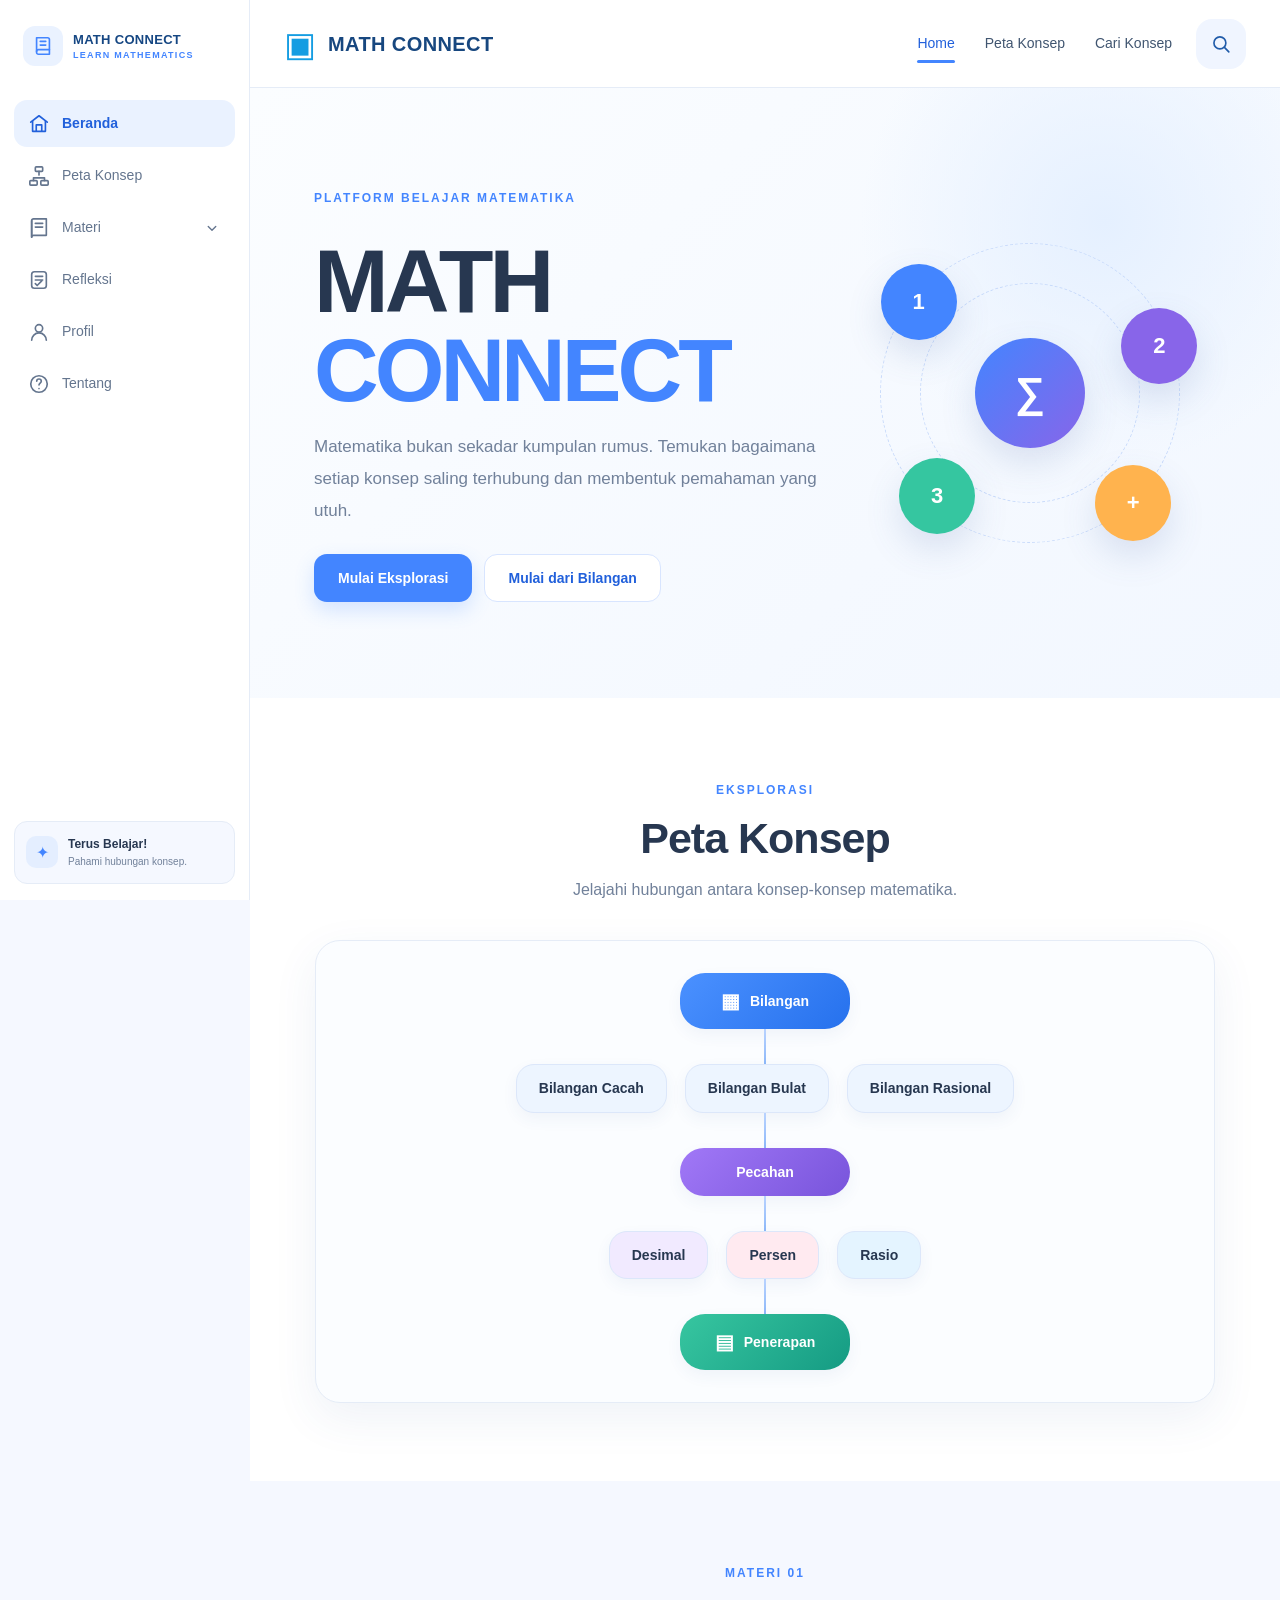
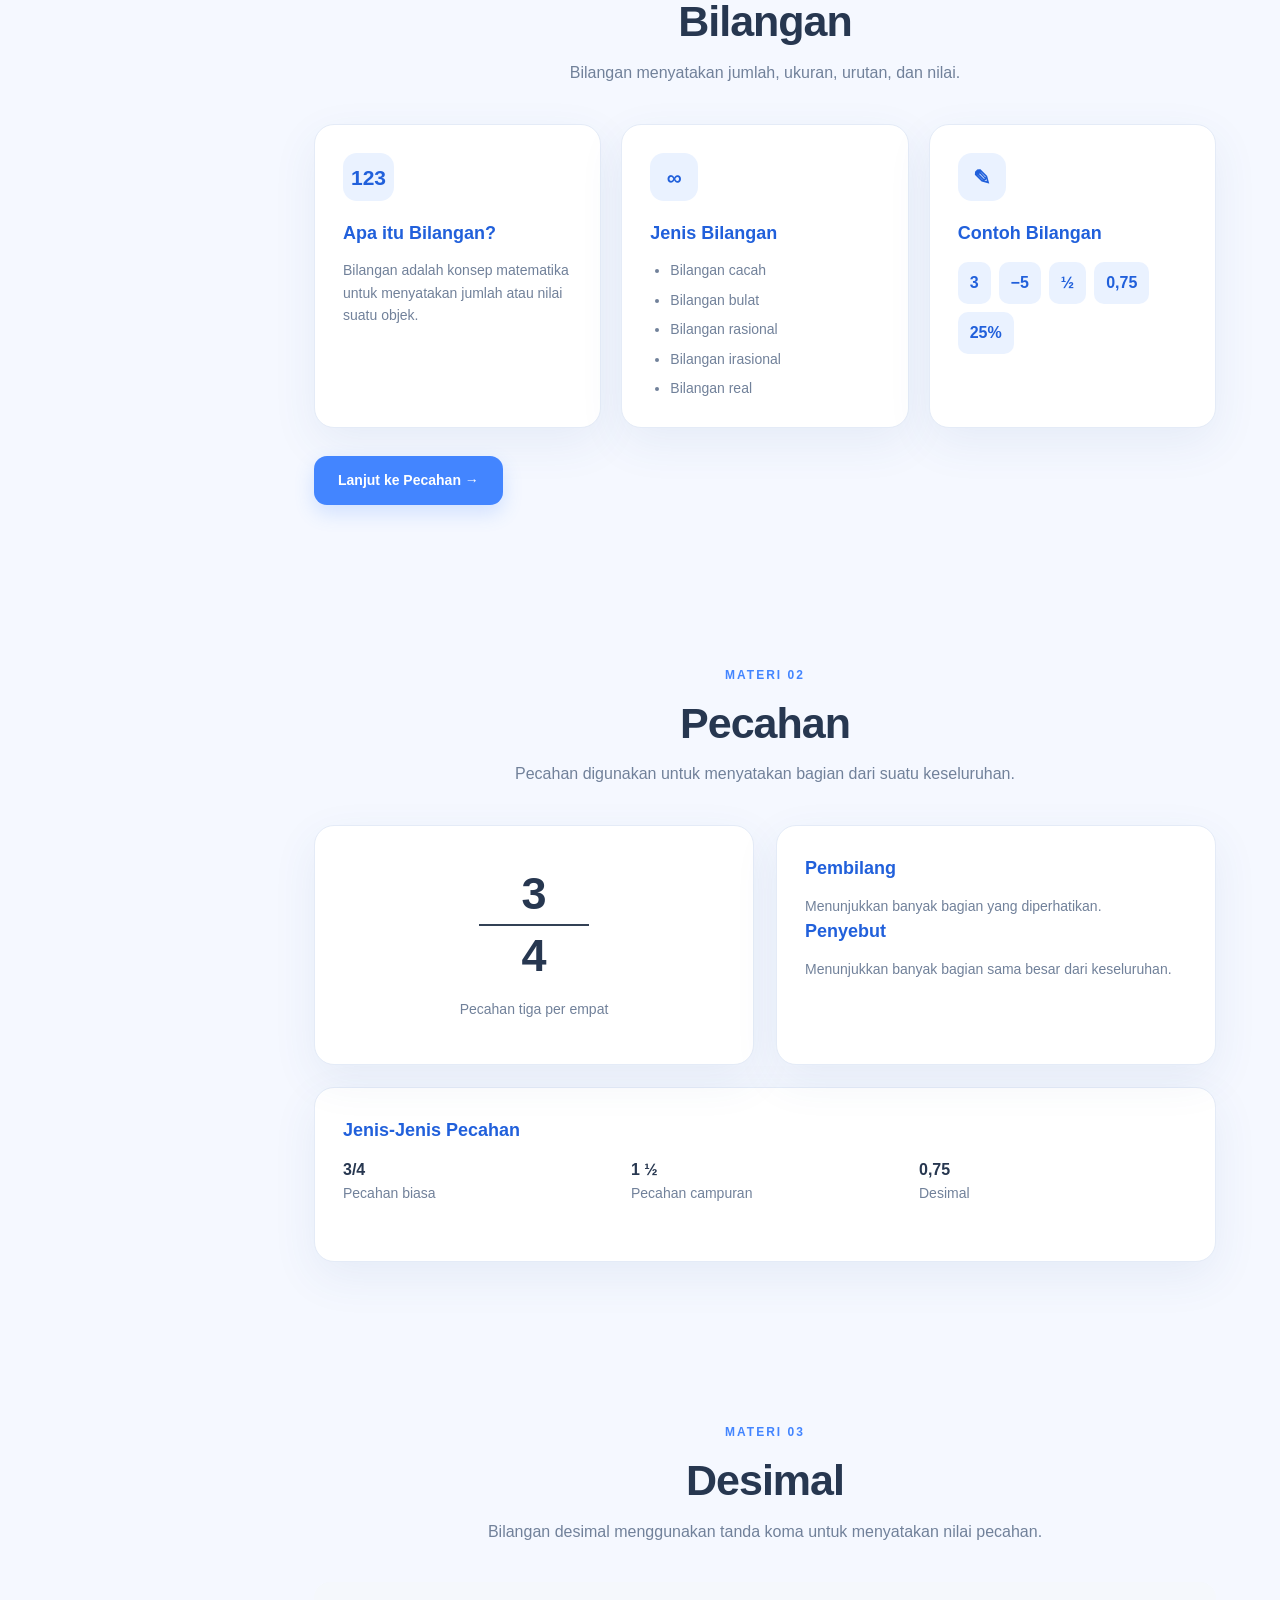
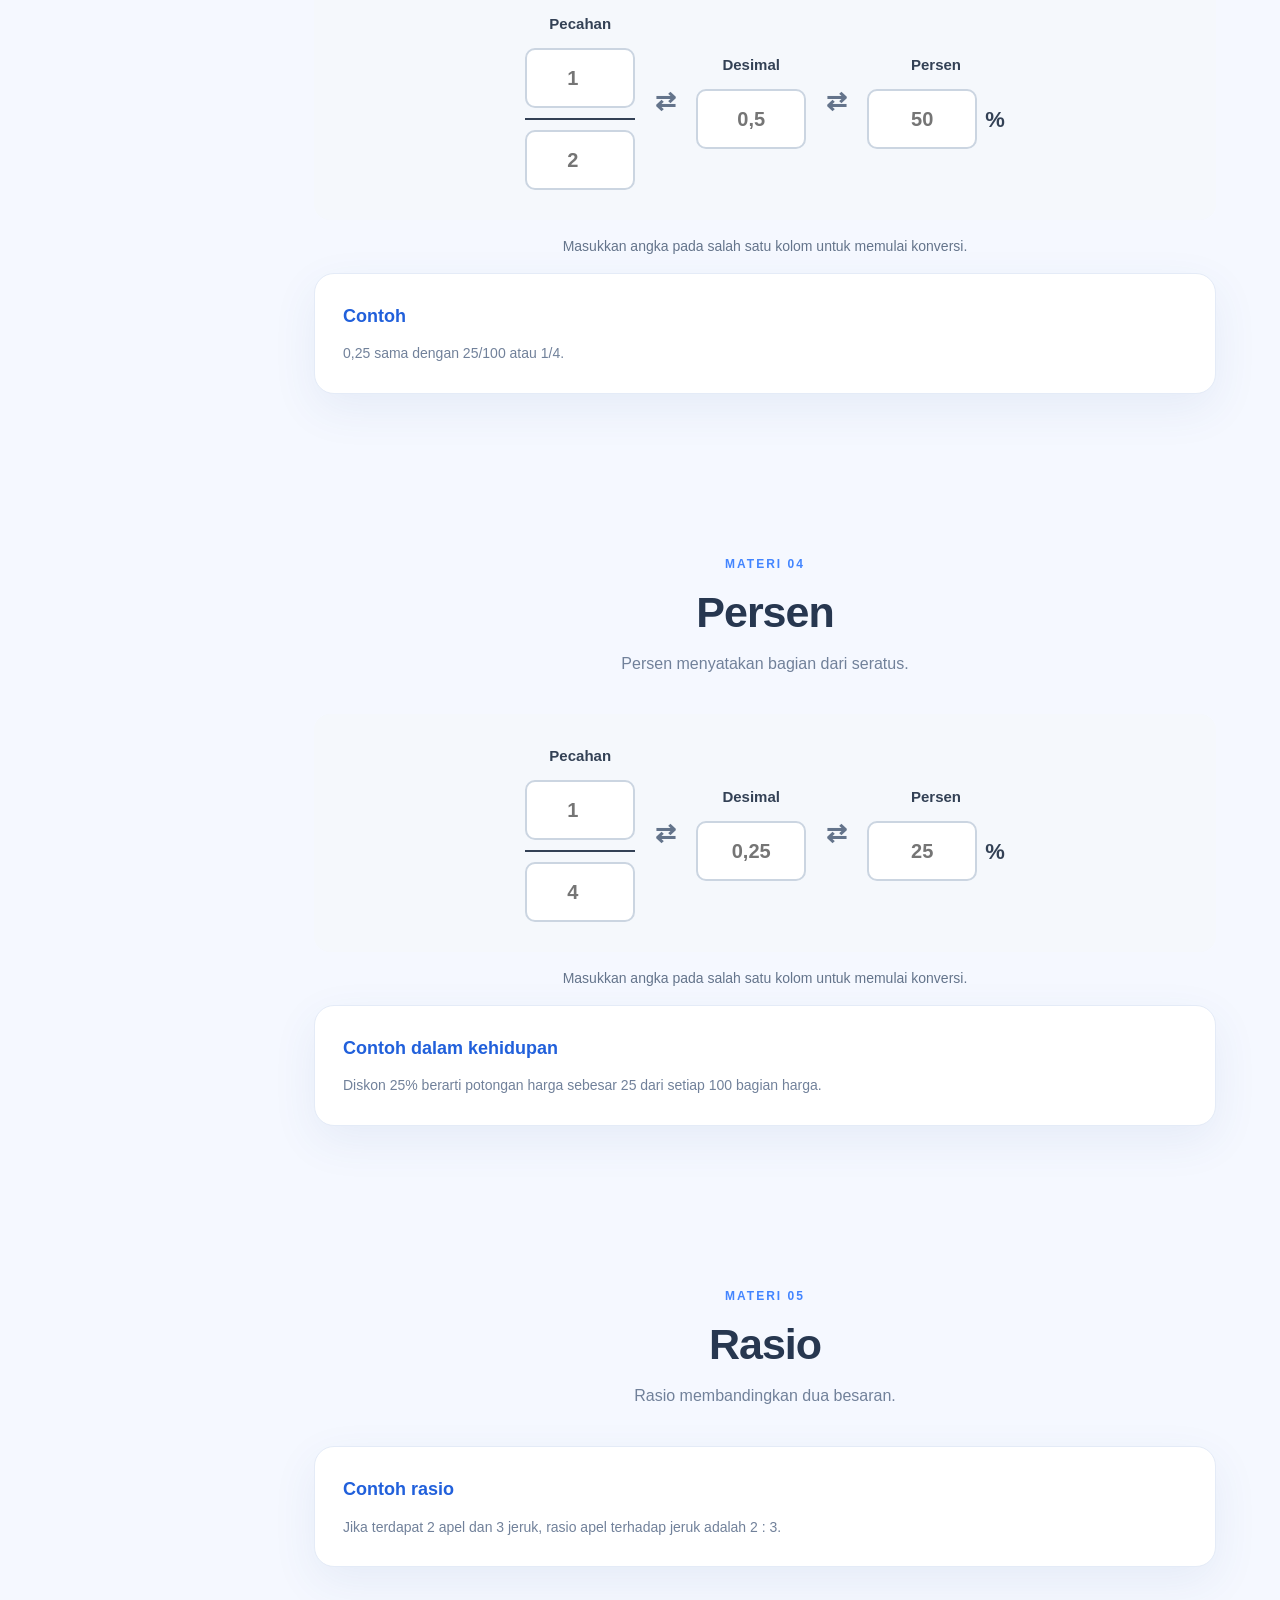
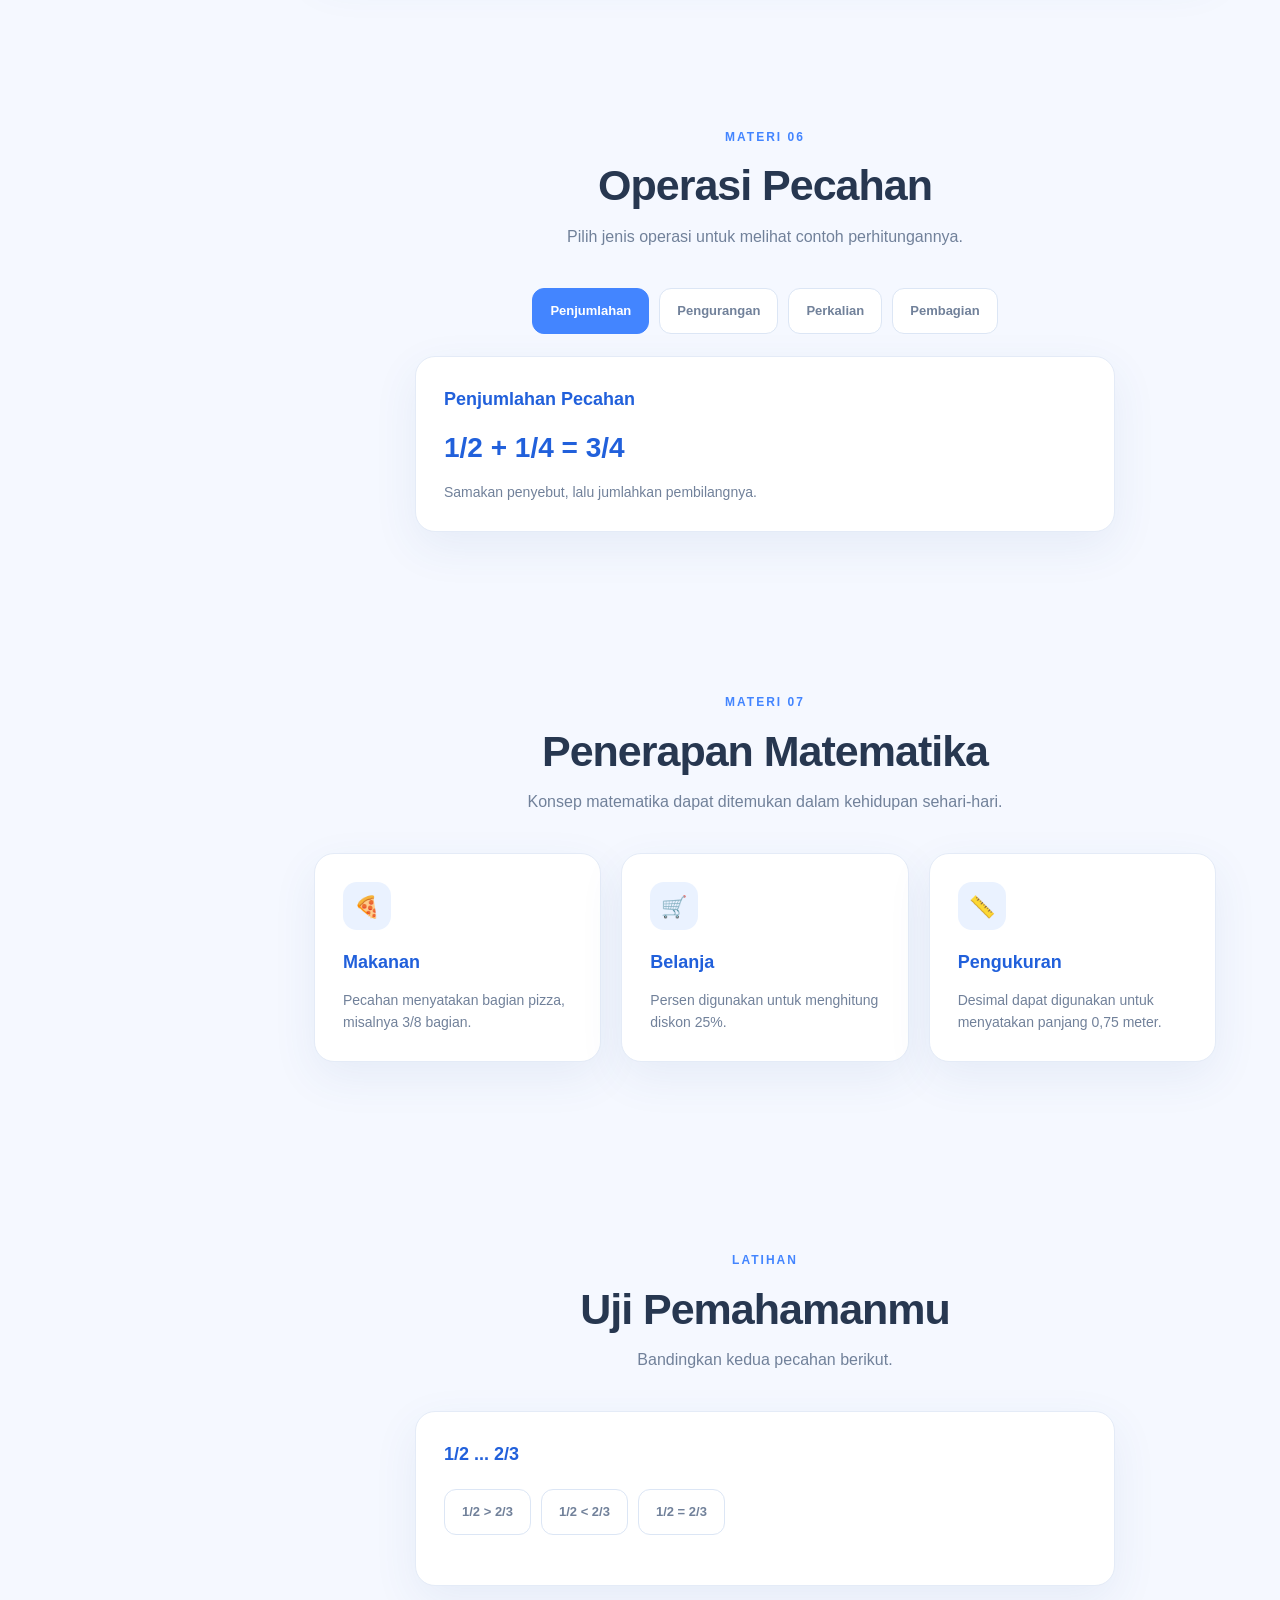
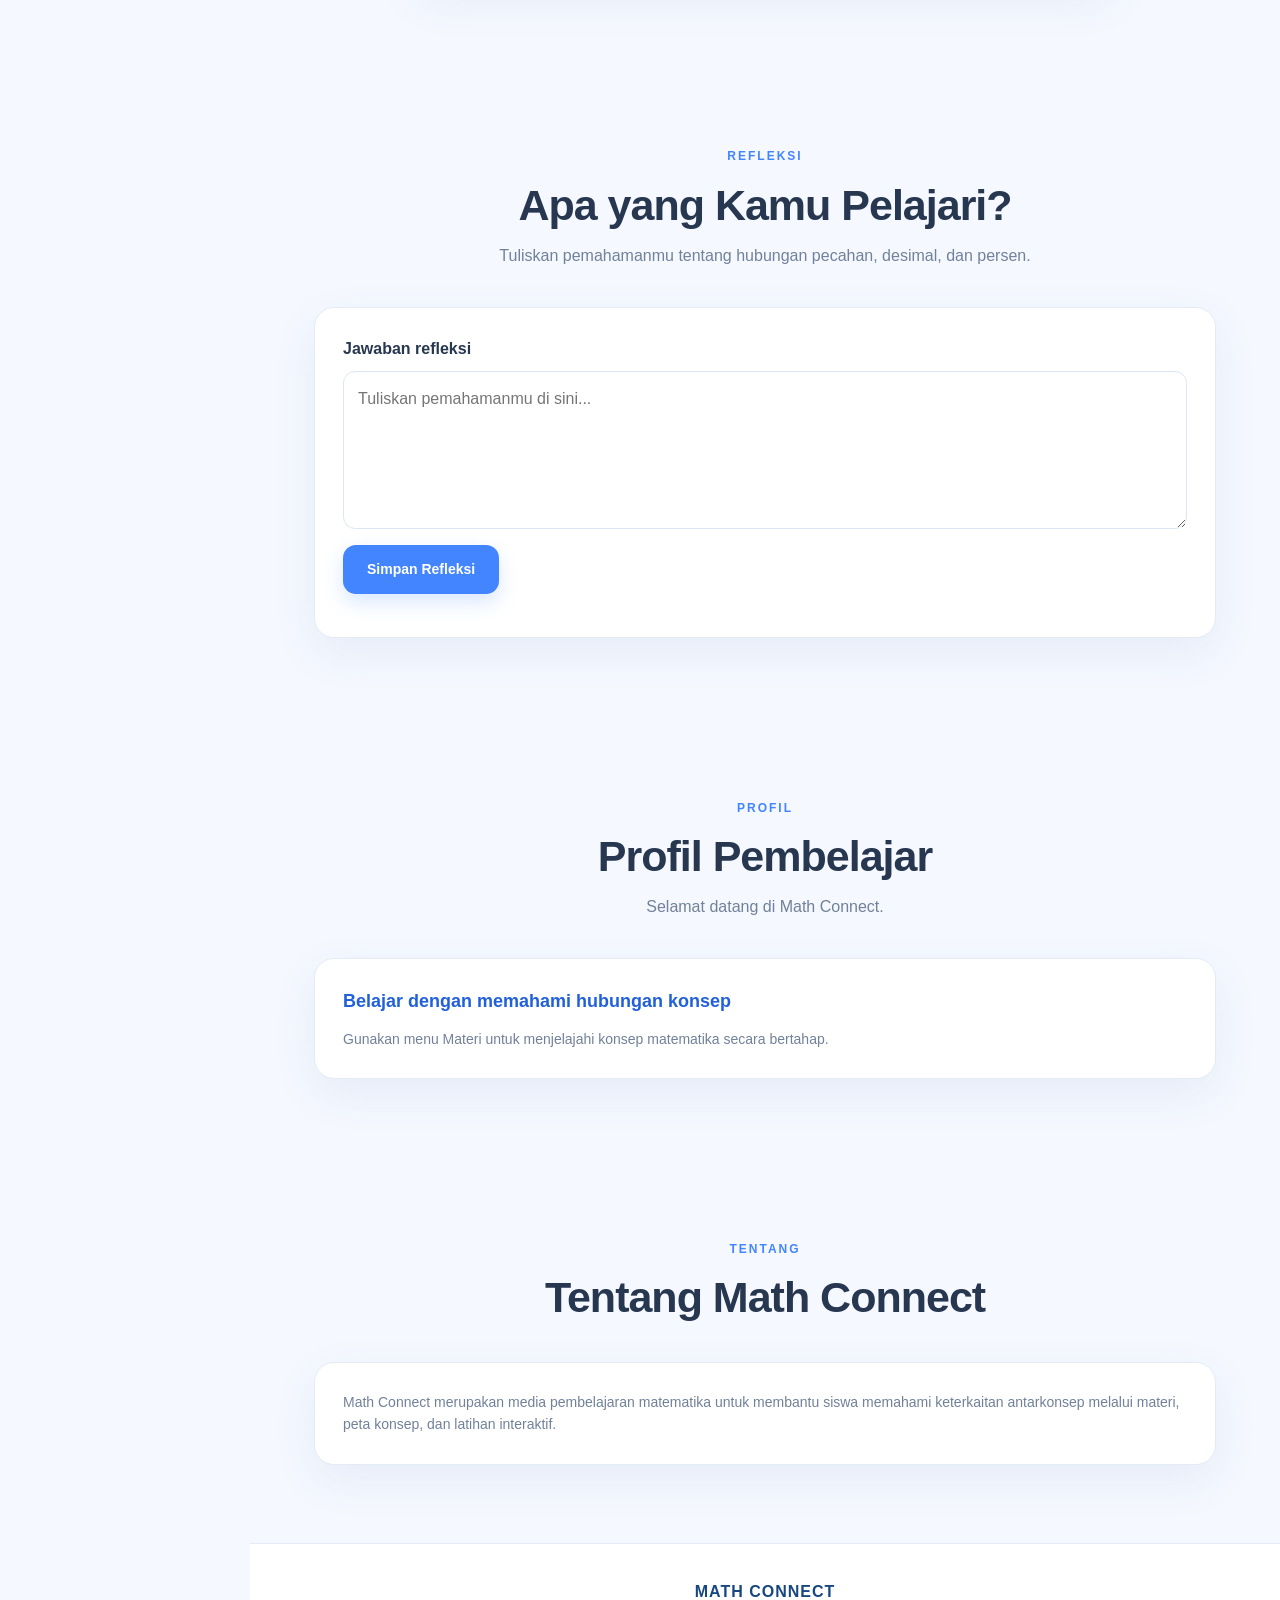
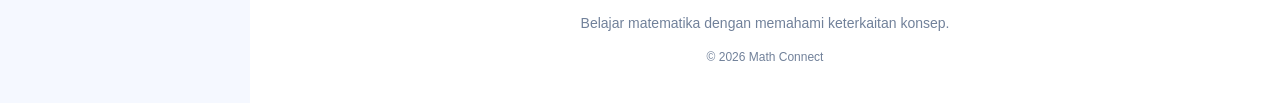
==== commit 88cab783: "mathconnect" ====
--- a/index.html
+++ b/index.html
@@ -239,7 +239,7 @@
                     <div class="concept-level">
                         <button class="concept-node fraction-node"
                                 data-concept="Pecahan">
-                            <span>½</span>Pecahan
+                            </span>Pecahan
                         </button>
                     </div>
 
@@ -343,43 +343,121 @@
             </div>
         </section>
 
-        <section id="desimal" class="page-section material-section">
-            <div class="section-header">
-                <span class="section-label">MATERI 03</span>
-                <h2>Desimal</h2>
-                <p>Bilangan desimal menggunakan tanda koma untuk menyatakan nilai pecahan.</p>
-            </div>
-            <div class="conversion-card">
-                <div class="conversion-value">1/2</div>
-                <span>→</span>
-                <div class="conversion-value">0,5</div>
-                <span>→</span>
-                <div class="conversion-value">50%</div>
-            </div>
-            <article class="content-card">
-                <h3>Contoh</h3>
-                <p>0,25 sama dengan 25/100 atau 1/4.</p>
-            </article>
-        </section>
-
-        <section id="persen" class="page-section material-section">
-            <div class="section-header">
-                <span class="section-label">MATERI 04</span>
-                <h2>Persen</h2>
-                <p>Persen menyatakan bagian dari seratus.</p>
-            </div>
-            <div class="conversion-card">
-                <div class="conversion-value">1/4</div>
-                <span>→</span>
-                <div class="conversion-value">0,25</div>
-                <span>→</span>
-                <div class="conversion-value">25%</div>
-            </div>
-            <article class="content-card">
-                <h3>Contoh dalam kehidupan</h3>
-                <p>Diskon 25% berarti potongan harga sebesar 25 dari setiap 100 bagian harga.</p>
-            </article>
-        </section>
+        
+<section id="desimal" class="page-section material-section">
+    <div class="section-header">
+        <span class="section-label">MATERI 03</span>
+        <h2>Desimal</h2>
+        <p>Bilangan desimal menggunakan tanda koma untuk menyatakan nilai pecahan.</p>
+    </div>
+
+    <div class="conversion-card">
+        <div class="conversion-item">
+            <label for="numerator">Pecahan</label>
+            <div class="fraction-input">
+                <input type="number" id="numerator"
+                       placeholder="1" step="any">
+                <span class="fraction-line"></span>
+                <input type="number" id="denominator"
+                       placeholder="2" step="any">
+            </div>
+        </div>
+
+        <span class="conversion-arrow">⇄</span>
+
+        <div class="conversion-item">
+            <label for="decimal">Desimal</label>
+            <input type="text" id="decimal"
+                   class="conversion-input"
+                   placeholder="0,5">
+        </div>
+
+        <span class="conversion-arrow">⇄</span>
+
+        <div class="conversion-item">
+            <label for="percent">Persen</label>
+            <div class="percent-input">
+                <input type="text" id="percent"
+                       class="conversion-input"
+                       placeholder="50">
+                <span>%</span>
+            </div>
+        </div>
+    </div>
+
+    <p id="conversion-status" class="conversion-status">
+        Masukkan angka pada salah satu kolom untuk memulai konversi.
+    </p>
+
+    <article class="content-card">
+        <h3>Contoh</h3>
+        <p>0,25 sama dengan 25/100 atau 1/4.</p>
+    </article>
+</section>
+
+
+        
+<section id="persen" class="page-section material-section">
+    <div class="section-header">
+        <span class="section-label">MATERI 04</span>
+        <h2>Persen</h2>
+        <p>Persen menyatakan bagian dari seratus.</p>
+    </div>
+
+    <div class="conversion-card persen-conversion">
+
+        <!-- Input Pecahan -->
+        <div class="conversion-item">
+            <label for="persenNumerator">Pecahan</label>
+            <div class="fraction-input">
+                <input type="number" id="persenNumerator"
+                       placeholder="1" step="any">
+
+                <span class="fraction-line"></span>
+
+                <input type="number" id="persenDenominator"
+                       placeholder="4" step="any">
+            </div>
+        </div>
+
+        <span class="conversion-arrow">⇄</span>
+
+        <!-- Input Desimal -->
+        <div class="conversion-item">
+            <label for="persenDecimal">Desimal</label>
+            <input type="text" id="persenDecimal"
+                   class="conversion-input"
+                   placeholder="0,25">
+        </div>
+
+        <span class="conversion-arrow">⇄</span>
+
+        <!-- Input Persen -->
+        <div class="conversion-item">
+            <label for="persenValue">Persen</label>
+            <div class="percent-input">
+                <input type="text" id="persenValue"
+                       class="conversion-input"
+                       placeholder="25">
+                <span>%</span>
+            </div>
+        </div>
+
+    </div>
+
+    <p id="persenStatus" class="conversion-status">
+        Masukkan angka pada salah satu kolom untuk memulai konversi.
+    </p>
+
+    <article class="content-card">
+        <h3>Contoh dalam kehidupan</h3>
+        <p>
+            Diskon 25% berarti potongan harga sebesar 25
+            dari setiap 100 bagian harga.
+        </p>
+    </article>
+</section>
+
 
         <section id="rasio" class="page-section material-section">
             <div class="section-header">
--- a/css/style.css
+++ b/css/style.css
@@ -904,37 +904,237 @@
     margin-top: 18px;
 }
 
-/* KONVERSI */
+
+/* ==================================================
+   8.1 Desimal
+   ================================================== */
 .conversion-card {
+    display: flex;
+    align-items: center;
+    justify-content: center;
+    gap: 20px;
+    padding: 30px 20px;
+    background: #f5f8fc;
+    border-radius: 16px;
+    flex-wrap: wrap;
+}
+
+.conversion-item {
+    display: flex;
+    flex-direction: column;
+    align-items: center;
+    gap: 12px;
+}
+
+.conversion-item label {
+    font-weight: 600;
+    color: #334155;
+    font-size: 15px;
+}
+
+/* Input umum */
+.conversion-input,
+.fraction-input input {
+    width: 110px;
+    padding: 12px;
+    text-align: center;
+    font-size: 20px;
+    font-weight: 600;
+    color: #2563eb;
+    border: 2px solid #cbd5e1;
+    border-radius: 10px;
+    background: white;
+    outline: none;
+    box-sizing: border-box;
+}
+
+.conversion-input:focus,
+.fraction-input input:focus {
+    border-color: #2563eb;
+    box-shadow: 0 0 0 3px rgba(37, 99, 235, 0.12);
+}
+
+/* Bentuk pecahan */
+.fraction-input {
+    display: flex;
+    flex-direction: column;
+    align-items: center;
+    gap: 5px;
+}
+
+.fraction-line {
+    width: 110px;
+    height: 2px;
+    background: #334155;
+}
+
+.fraction-input input {
+    width: 110px;
+}
+
+/* Input persen */
+.percent-input {
+    display: flex;
+    align-items: center;
+    gap: 8px;
+}
+
+.percent-input span {
+    font-size: 22px;
+    font-weight: bold;
+    color: #334155;
+}
+
+/* Panah konversi */
+.conversion-arrow {
+    font-size: 25px;
+    color: #64748b;
+    font-weight: bold;
+}
+
+/* Status konversi */
+.conversion-status {
+    text-align: center;
+    font-size: 14px;
+    color: #64748b;
+    margin: 15px 0;
+}
+
+/* Tampilan layar kecil */
+@media (max-width: 600px) {
+    .conversion-card {
+        gap: 15px;
+    }
+
+    .conversion-arrow {
+        font-size: 18px;
+    }
+
+    .conversion-input,
+    .fraction-input input {
+        width: 85px;
+        font-size: 17px;
+    }
+
+    .fraction-line {
+        width: 85px;
+    }
+}
+
+/* ==================================================
+   8.2. PERSEN
+   ================================================== */
+
+/* Pengaturan khusus konversi persen */
+#persen .persen-conversion {
     display: flex;
     align-items: center;
     justify-content: center;
     flex-wrap: wrap;
-    gap: 22px;
-    padding: 35px 20px;
-    border: 1px solid var(--line);
-    border-radius: 22px;
+    gap: 20px;
+    padding: 30px 20px;
+    background: #f5f8fc;
+    border-radius: 16px;
+}
+
+/* Kolom input */
+#persen .conversion-item {
+    display: flex;
+    flex-direction: column;
+    align-items: center;
+    gap: 12px;
+}
+
+#persen .conversion-item label {
+    font-size: 15px;
+    font-weight: 600;
+    color: #334155;
+}
+
+/* Input pecahan dan desimal */
+#persen .conversion-input,
+#persen .fraction-input input {
+    width: 110px;
+    padding: 12px;
+    text-align: center;
+    font-size: 20px;
+    font-weight: 600;
+    color: #2563eb;
+    border: 2px solid #cbd5e1;
+    border-radius: 10px;
     background: white;
-    box-shadow: var(--shadow);
-}
-
-.conversion-card > span {
-    color: var(--blue);
-    font-size: 27px;
-    font-weight: 800;
-}
-
-.conversion-value {
-    display: grid;
-    place-items: center;
-    min-width: 100px;
-    min-height: 78px;
-    padding: 15px;
-    border-radius: 16px;
-    color: var(--blue-dark);
-    background: var(--blue-light);
-    font-size: 23px;
-    font-weight: 850;
+    outline: none;
+    box-sizing: border-box;
+}
+
+/* Efek ketika input dipilih */
+#persen .conversion-input:focus,
+#persen .fraction-input input:focus {
+    border-color: #2563eb;
+    box-shadow: 0 0 0 3px rgba(37, 99, 235, 0.12);
+}
+
+/* Garis pecahan */
+#persen .fraction-input {
+    display: flex;
+    flex-direction: column;
+    align-items: center;
+    gap: 5px;
+}
+
+#persen .fraction-line {
+    width: 110px;
+    height: 2px;
+    background: #334155;
+}
+
+/* Simbol persen */
+#persen .percent-input {
+    display: flex;
+    align-items: center;
+    gap: 8px;
+}
+
+#persen .percent-input span {
+    font-size: 22px;
+    font-weight: bold;
+    color: #334155;
+}
+
+/* Simbol panah */
+#persen .conversion-arrow {
+    font-size: 25px;
+    color: #64748b;
+    font-weight: bold;
+}
+
+/* Pesan status */
+#persen .conversion-status {
+    text-align: center;
+    font-size: 14px;
+    color: #64748b;
+    margin: 15px 0;
+}
+
+/* Tampilan mobile */
+@media (max-width: 600px) {
+    #persen .persen-conversion {
+        gap: 15px;
+    }
+
+    #persen .conversion-input,
+    #persen .fraction-input input {
+        width: 85px;
+        font-size: 17px;
+    }
+
+    #persen .fraction-line {
+        width: 85px;
+    }
+
+    #persen .conversion-arrow {
+        font-size: 18px;
+    }
 }
 
 /* ==================================================
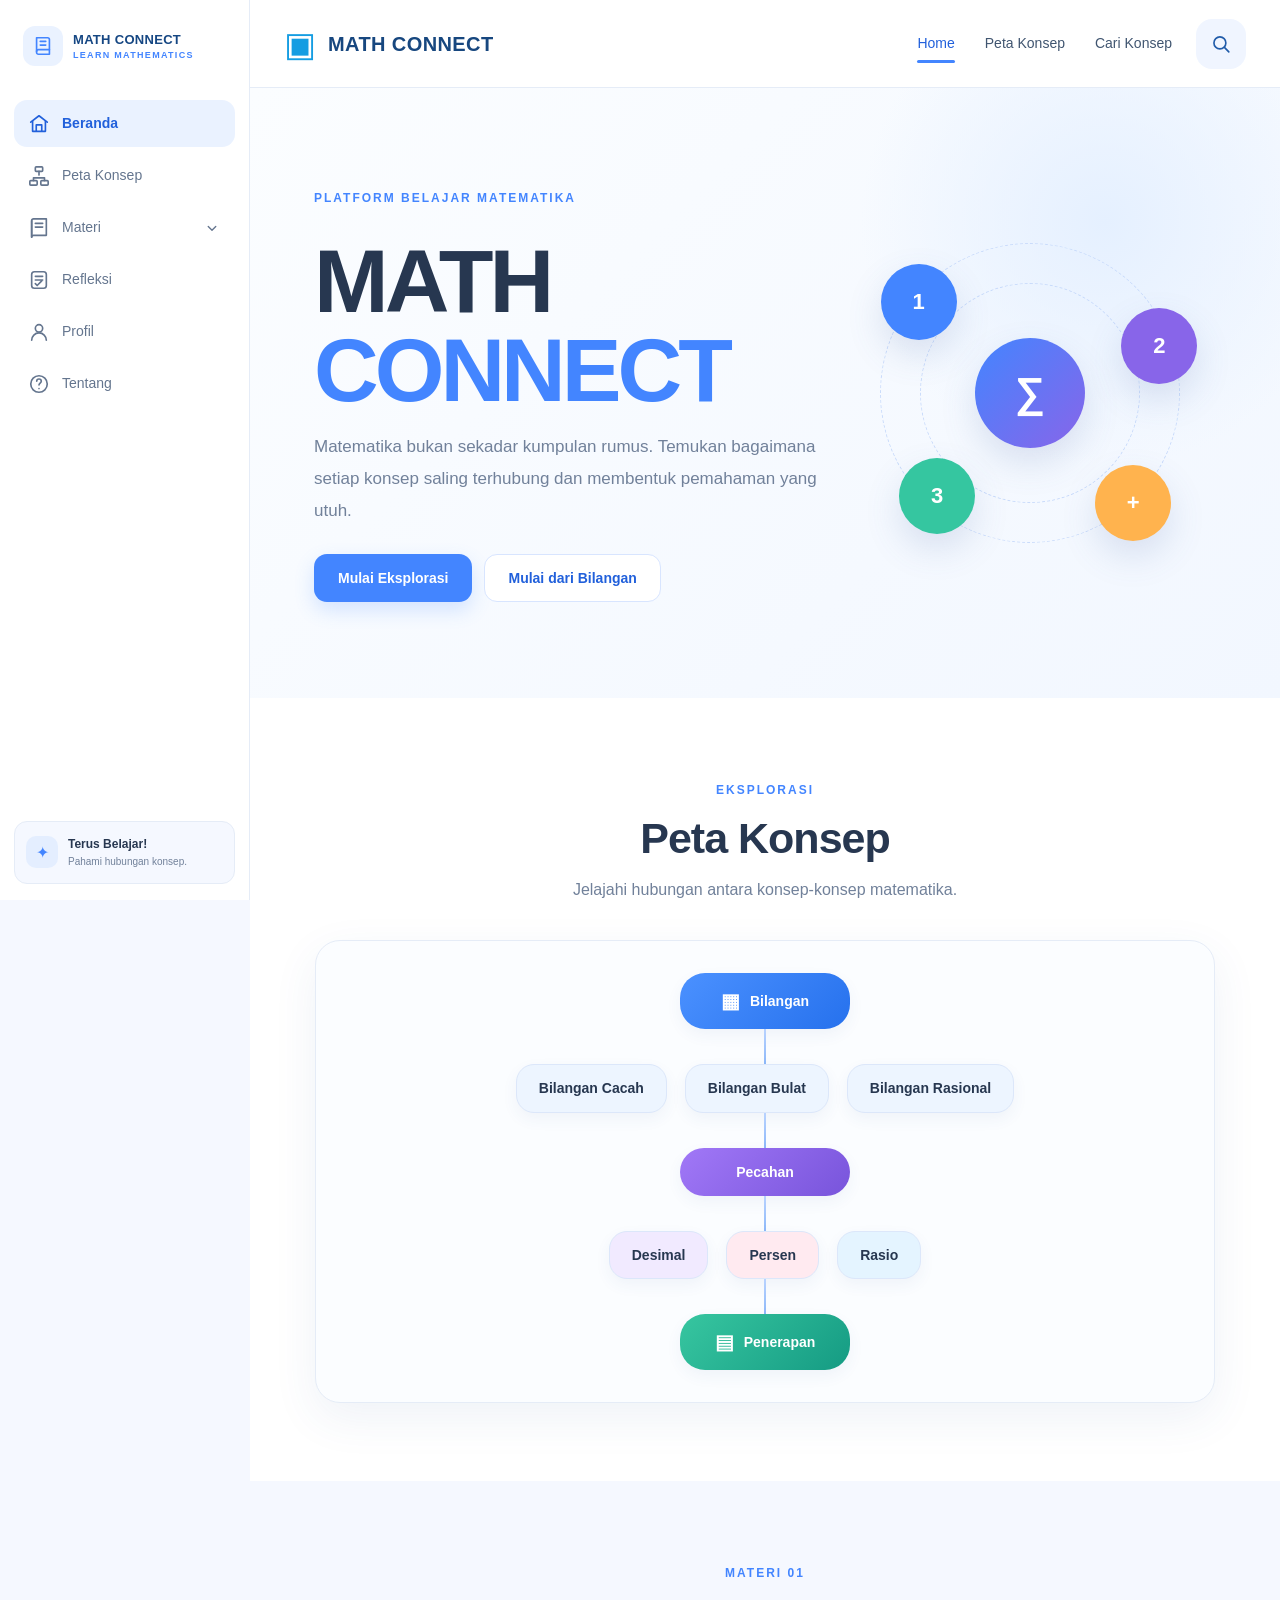
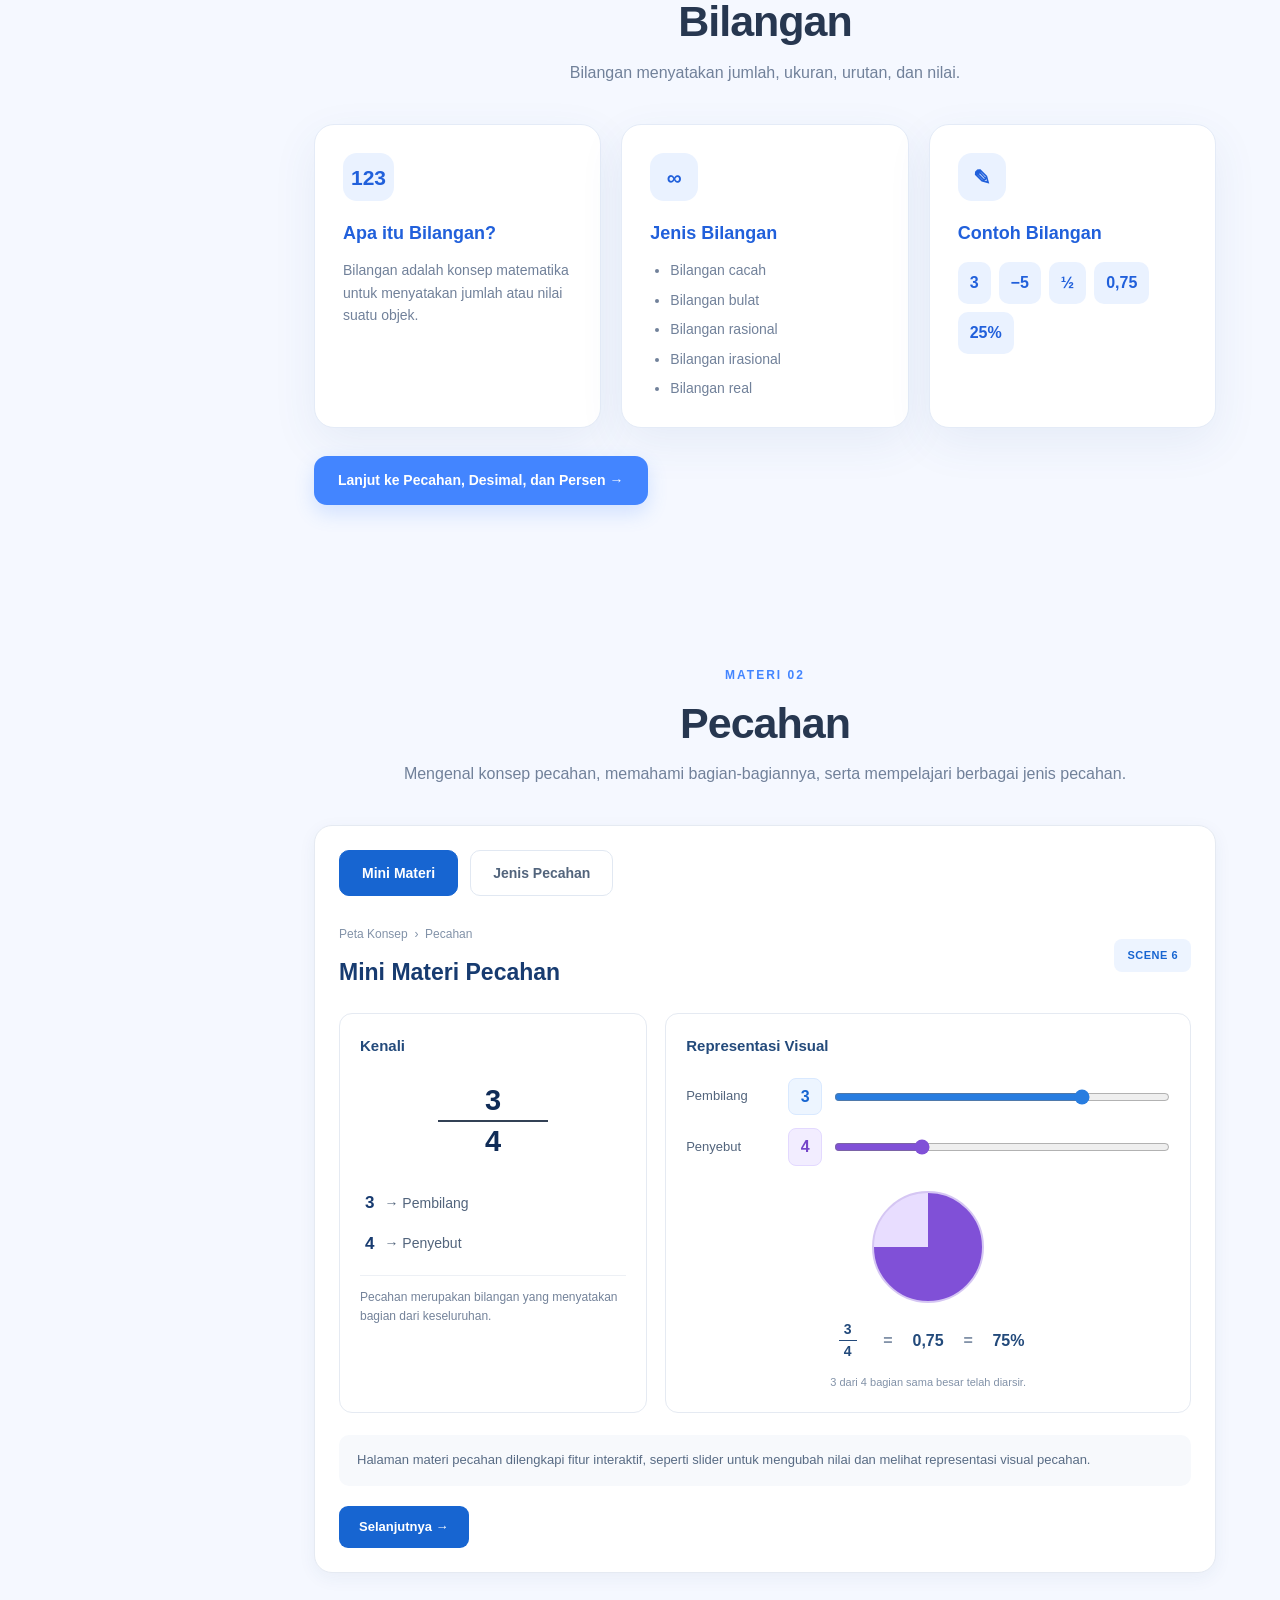
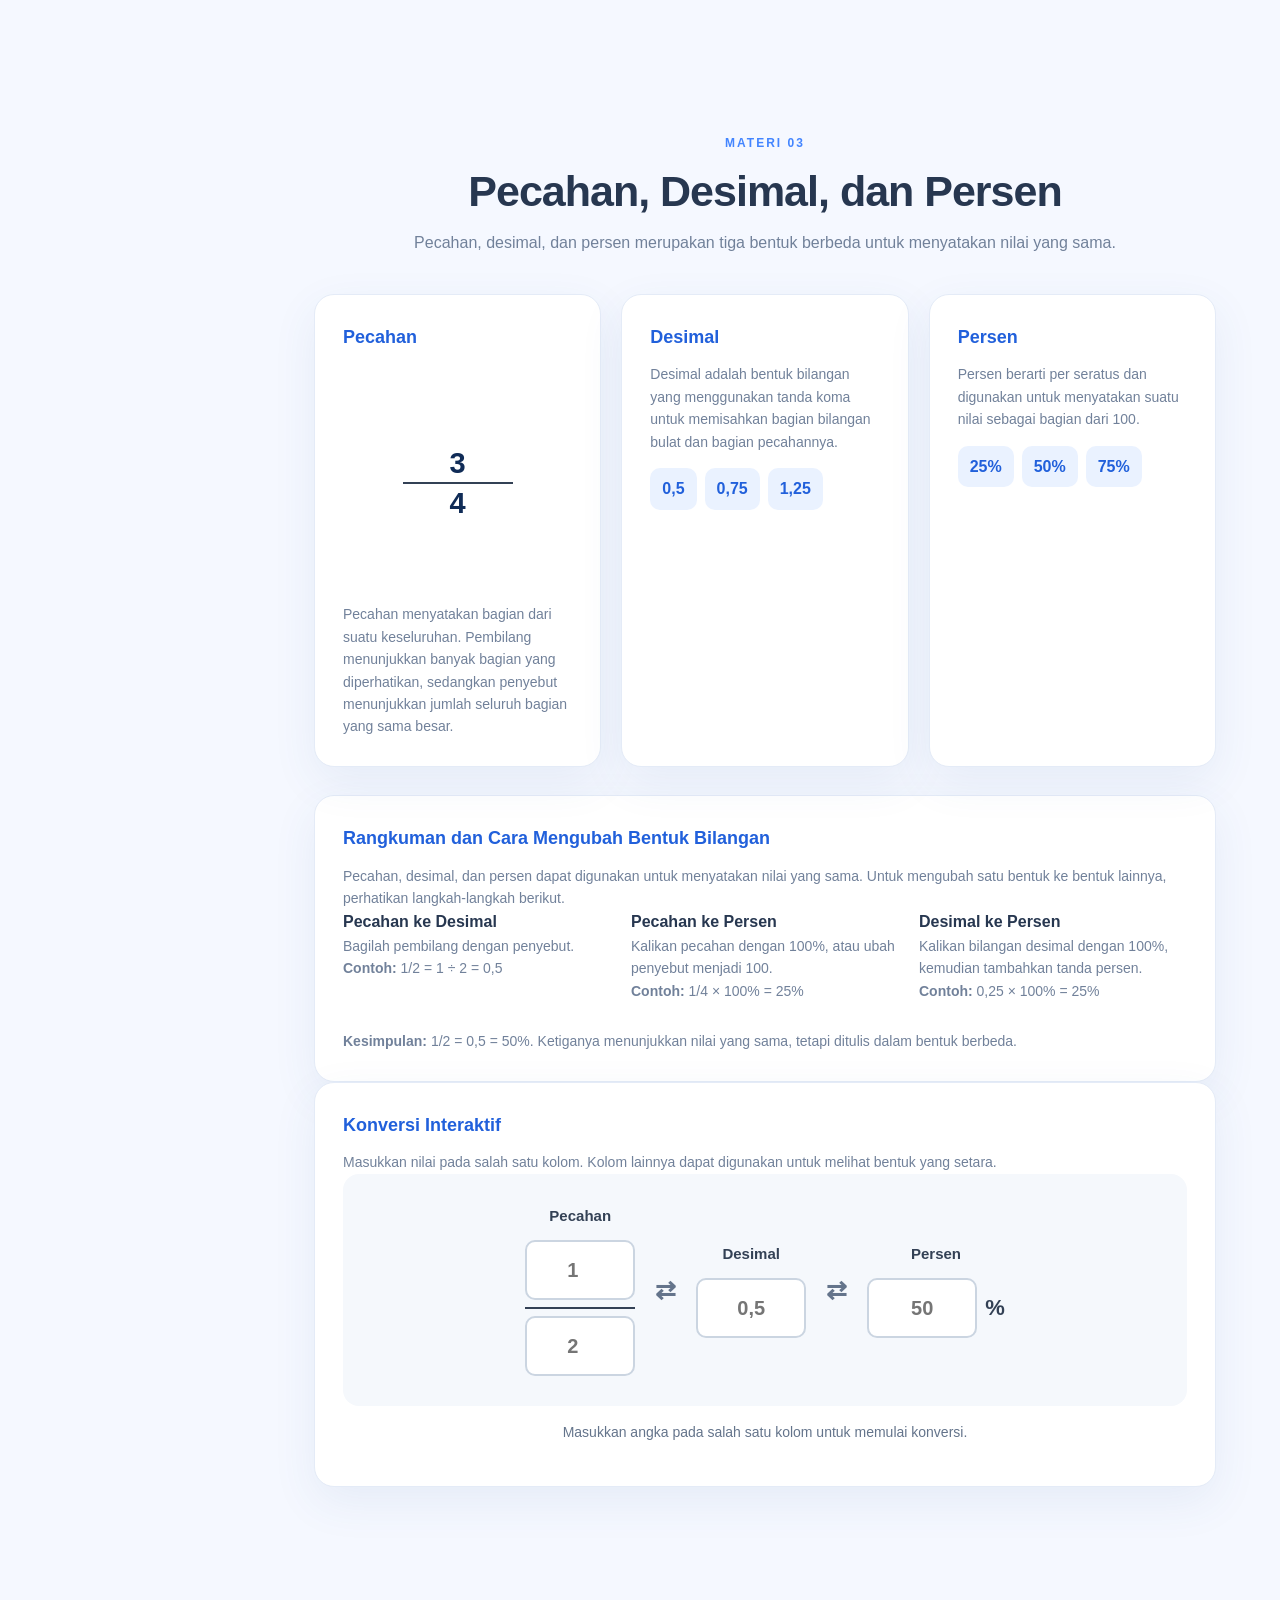
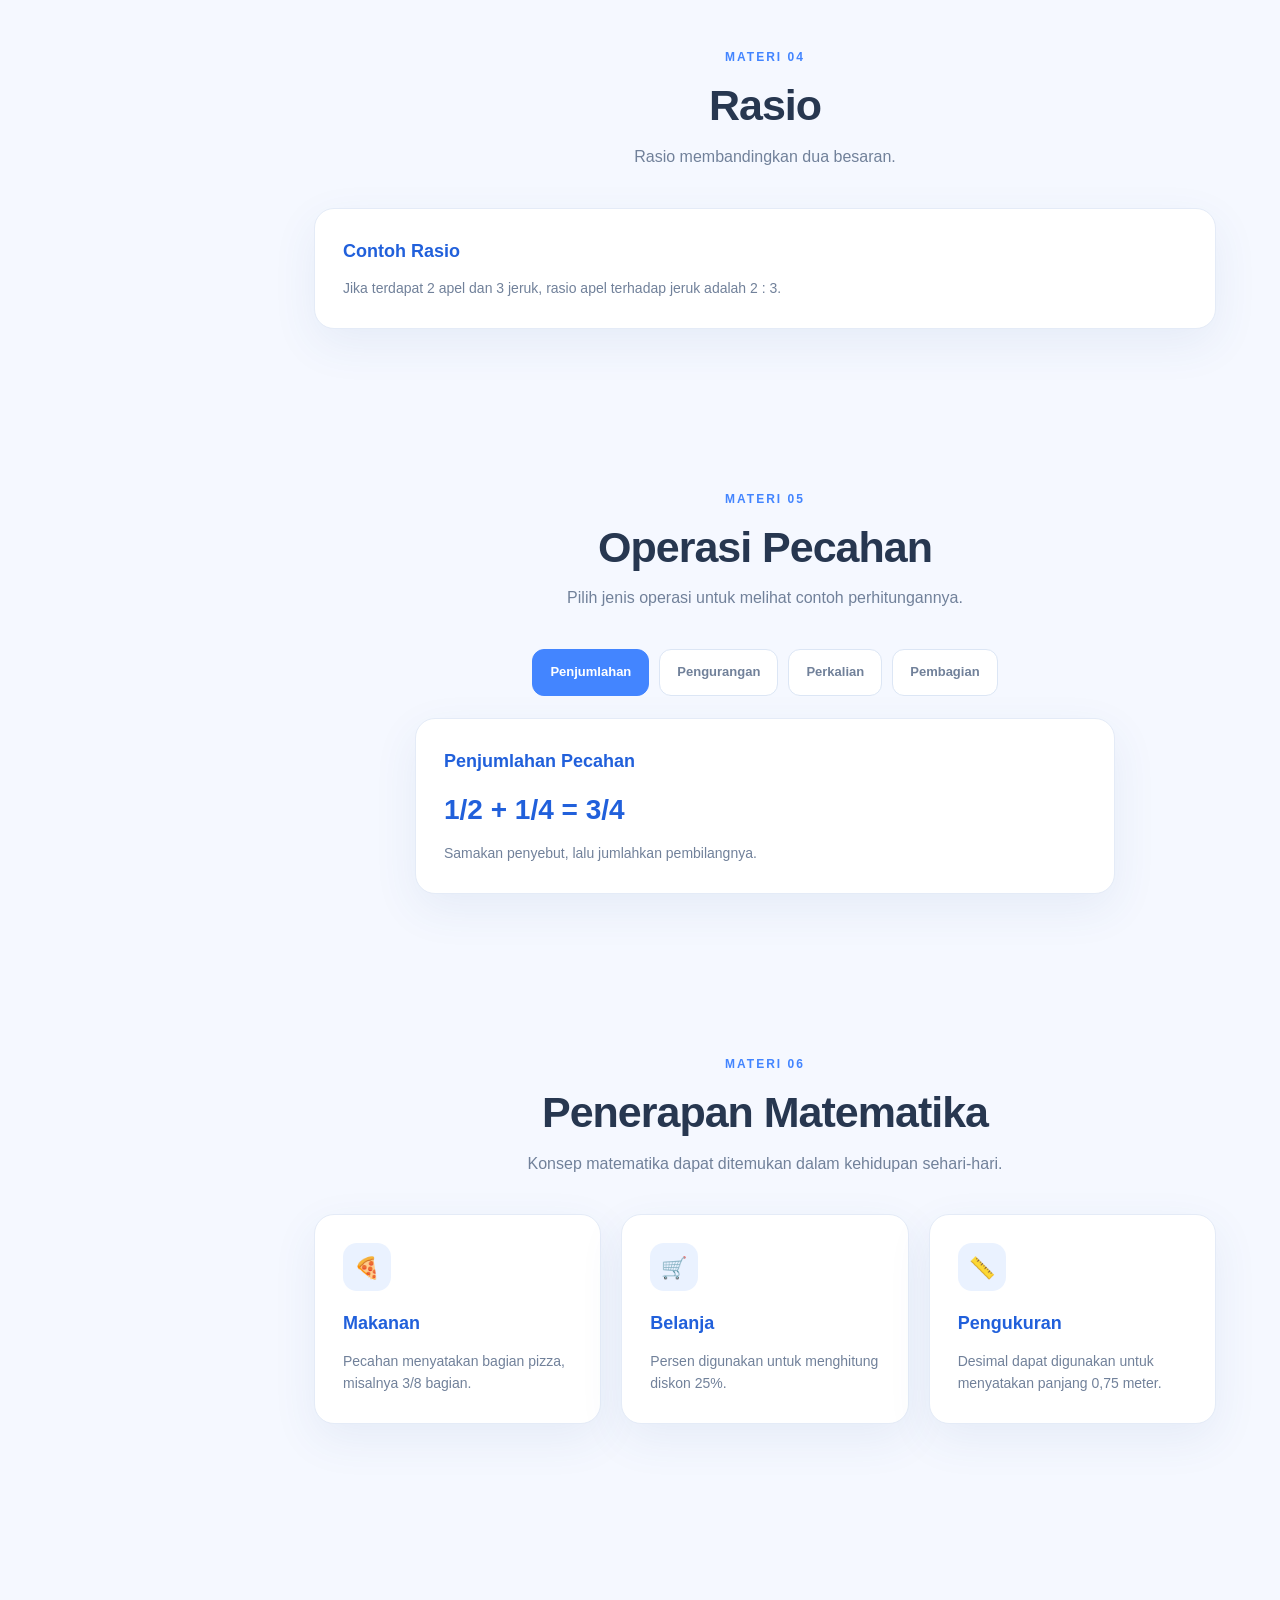
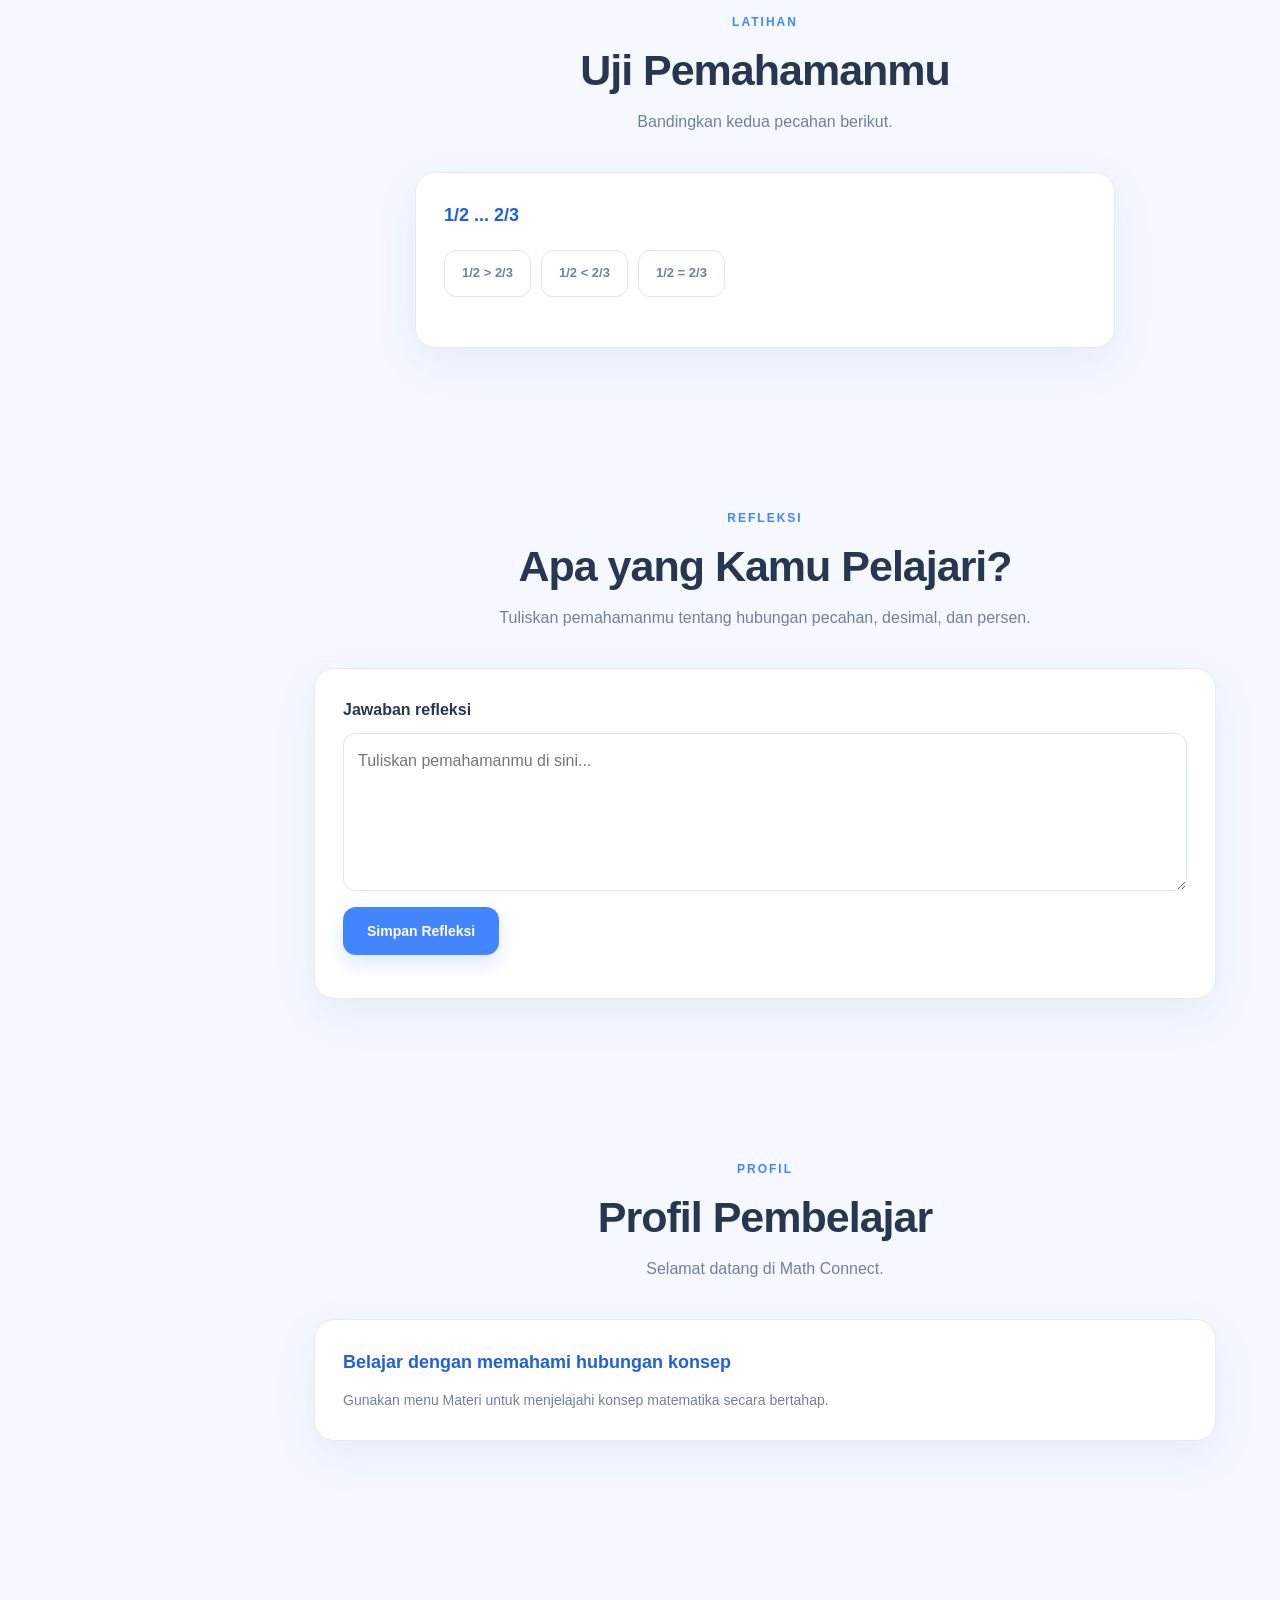
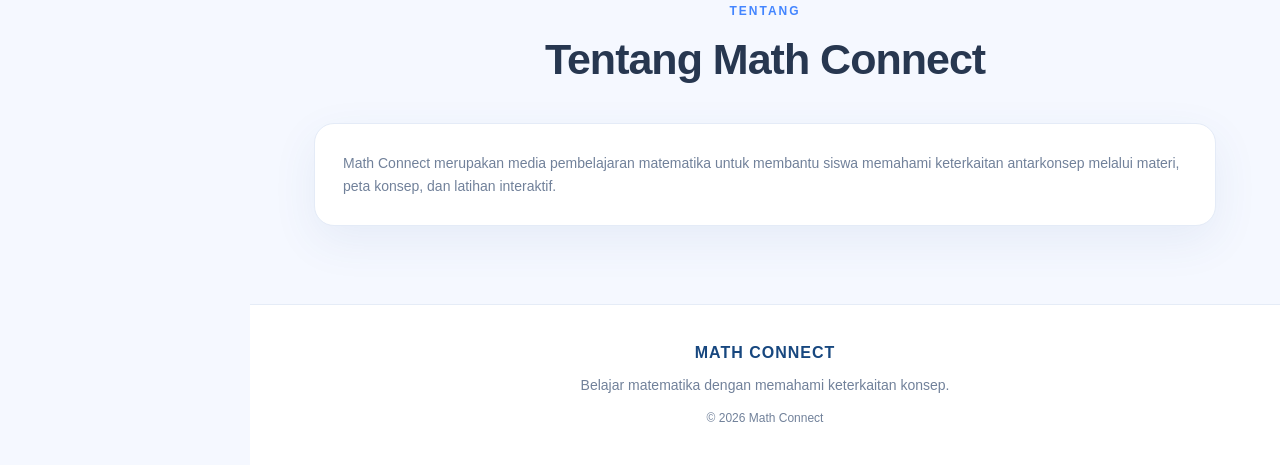
==== commit d6e7f3a5: "mathconnect" ====
--- a/index.html
+++ b/index.html
@@ -75,21 +75,23 @@
                 <a href="#bilangan" class="submenu-item">
                     <span class="submenu-dot"></span>Bilangan
                 </a>
+
                 <a href="#pecahan" class="submenu-item">
-                    <span class="submenu-dot"></span>Pecahan
+                    <span class="submenu-dot"></span>Pecahan dan Jenis-Jenisnya
                 </a>
+
                 <a href="#desimal" class="submenu-item">
-                    <span class="submenu-dot"></span>Desimal
+                    <span class="submenu-dot"></span>Pecahan, Desimal, dan Persen
                 </a>
-                <a href="#persen" class="submenu-item">
-                    <span class="submenu-dot"></span>Persen
-                </a>
+
                 <a href="#rasio" class="submenu-item">
                     <span class="submenu-dot"></span>Rasio
                 </a>
+
                 <a href="#operasi" class="submenu-item">
                     <span class="submenu-dot"></span>Operasi
                 </a>
+
                 <a href="#penerapan" class="submenu-item">
                     <span class="submenu-dot"></span>Penerapan
                 </a>
@@ -278,18 +280,22 @@
         </section>
 
         <!-- TEMPLATE KONTEN MATERI -->
+
+        <!-- MATERI 01: BILANGAN -->
         <section id="bilangan" class="page-section material-section">
             <div class="section-header">
                 <span class="section-label">MATERI 01</span>
                 <h2>Bilangan</h2>
                 <p>Bilangan menyatakan jumlah, ukuran, urutan, dan nilai.</p>
             </div>
+
             <div class="material-grid">
                 <article class="content-card">
                     <span class="card-icon">123</span>
                     <h3>Apa itu Bilangan?</h3>
                     <p>Bilangan adalah konsep matematika untuk menyatakan jumlah atau nilai suatu objek.</p>
                 </article>
+
                 <article class="content-card">
                     <span class="card-icon">∞</span>
                     <h3>Jenis Bilangan</h3>
@@ -301,188 +307,585 @@
                         <li>Bilangan real</li>
                     </ul>
                 </article>
+
                 <article class="content-card">
                     <span class="card-icon">✎</span>
                     <h3>Contoh Bilangan</h3>
                     <div class="example-list">
-                        <span>3</span><span>−5</span><span>½</span>
-                        <span>0,75</span><span>25%</span>
+                        <span>3</span>
+                        <span>−5</span>
+                        <span>½</span>
+                        <span>0,75</span>
+                        <span>25%</span>
                     </div>
                 </article>
             </div>
-            <a href="#pecahan" class="btn btn-primary">Lanjut ke Pecahan →</a>
+
+            <a href="#desimal" class="btn btn-primary">Lanjut ke Pecahan, Desimal, dan Persen →</a>
         </section>
 
-        <section id="pecahan" class="page-section material-section">
+
+<!-- =========================================
+     MATERI 02 — PECAHAN
+========================================= -->
+<section id="pecahan" class="page-section material-section">
+
+    <div class="section-header">
+        <span class="section-label">MATERI 02</span>
+        <h2>Pecahan</h2>
+        <p>
+            Mengenal konsep pecahan, memahami bagian-bagiannya,
+            serta mempelajari berbagai jenis pecahan.
+        </p>
+    </div>
+
+    <div class="fraction-learning">
+
+        <!-- NAVIGASI SCENE -->
+        <div class="fraction-scene-nav">
+            <button class="fraction-nav-btn active"
+                    id="sceneMiniBtn"
+                    onclick="showFractionScene('mini')">
+                Mini Materi
+            </button>
+
+            <button class="fraction-nav-btn"
+                    id="sceneTypesBtn"
+                    onclick="showFractionScene('types')">
+                Jenis Pecahan
+            </button>
+        </div>
+
+
+        <!-- =================================
+             SCENE 6 — MINI MATERI PECAHAN
+        ================================== -->
+        <div id="fractionMiniScene" class="fraction-scene active">
+
+            <div class="fraction-mini-header">
+                <div>
+                    <span class="fraction-breadcrumb">
+                        Peta Konsep &nbsp;›&nbsp; Pecahan
+                    </span>
+                    <h3>Mini Materi Pecahan</h3>
+                </div>
+
+                <span class="fraction-scene-number">
+                    SCENE 6
+                </span>
+            </div>
+
+            <div class="fraction-workspace">
+
+                <!-- BAGIAN KIRI: KENALI -->
+                <div class="fraction-panel fraction-know-panel">
+
+                    <h4>Kenali</h4>
+
+                    <div class="fraction-main-display">
+                        <div class="fraction-number">
+                            <span id="fractionNumeratorDisplay">3</span>
+                            <span class="fraction-line"></span>
+                            <span id="fractionDenominatorDisplay">4</span>
+                        </div>
+                    </div>
+
+                    <div class="fraction-explanation">
+                        <p>
+                            <strong id="fractionNumeratorInfo">3</strong>
+                            <span>→ Pembilang</span>
+                        </p>
+
+                        <p>
+                            <strong id="fractionDenominatorInfo">4</strong>
+                            <span>→ Penyebut</span>
+                        </p>
+                    </div>
+
+                    <div class="fraction-description">
+                        <p>
+                            Pecahan merupakan bilangan yang menyatakan
+                            bagian dari keseluruhan.
+                        </p>
+                    </div>
+
+                </div>
+
+
+                <!-- BAGIAN KANAN: REPRESENTASI VISUAL -->
+                <div class="fraction-panel fraction-visual-panel">
+
+                    <h4>Representasi Visual</h4>
+
+                    <div class="fraction-slider-group">
+
+                        <!-- SLIDER PEMBILANG -->
+                        <div class="fraction-slider-row">
+
+                            <label for="fractionNumeratorSlider">
+                                Pembilang
+                            </label>
+
+                            <div class="fraction-slider-control">
+
+                                <span class="slider-number"
+                                      id="fractionNumeratorValue">
+                                    3
+                                </span>
+
+                                <input
+                                    type="range"
+                                    id="fractionNumeratorSlider"
+                                    min="0"
+                                    max="4"
+                                    value="3"
+                                >
+                            </div>
+                        </div>
+
+
+                        <!-- SLIDER PENYEBUT -->
+                        <div class="fraction-slider-row">
+
+                            <label for="fractionDenominatorSlider">
+                                Penyebut
+                            </label>
+
+                            <div class="fraction-slider-control">
+
+                                <span class="slider-number denominator-color"
+                                      id="fractionDenominatorValue">
+                                    4
+                                </span>
+
+                                <input
+                                    type="range"
+                                    id="fractionDenominatorSlider"
+                                    min="2"
+                                    max="10"
+                                    value="4"
+                                >
+                            </div>
+                        </div>
+
+                    </div>
+
+
+                    <!-- VISUALISASI LINGKARAN -->
+                    <div class="fraction-circle-wrapper">
+
+                        <div id="fractionCircle"
+                             class="fraction-circle">
+                        </div>
+
+                    </div>
+
+
+                    <!-- HASIL KONVERSI -->
+                    <div class="fraction-conversion">
+
+                        <div class="conversion-item">
+                            <div class="fraction-small">
+                                <span id="fractionResultTop">3</span>
+                                <span></span>
+                                <span id="fractionResultBottom">4</span>
+                            </div>
+                        </div>
+
+                        <span class="conversion-equal">=</span>
+
+                        <div class="conversion-item">
+                            <strong id="fractionDecimalResult">
+                                0,75
+                            </strong>
+                        </div>
+
+                        <span class="conversion-equal">=</span>
+
+                        <div class="conversion-item">
+                            <strong id="fractionPercentResult">
+                                75%
+                            </strong>
+                        </div>
+
+                    </div>
+
+                    <p id="fractionVisualDescription"
+                       class="fraction-visual-description">
+                        3 dari 4 bagian sama besar telah diarsir.
+                    </p>
+
+                </div>
+
+            </div>
+
+
+            <div class="fraction-scene-footer">
+                <p>
+                    Halaman materi pecahan dilengkapi fitur interaktif,
+                    seperti slider untuk mengubah nilai dan melihat
+                    representasi visual pecahan.
+                </p>
+            </div>
+
+            <div class="fraction-scene-actions">
+                <button class="fraction-next-btn"
+                        onclick="showFractionScene('types')">
+                    Selanjutnya
+                    <span>→</span>
+                </button>
+            </div>
+
+        </div>
+
+
+        <!-- =================================
+             SCENE 7 — JENIS-JENIS PECAHAN
+        ================================== -->
+        <div id="fractionTypesScene" class="fraction-scene">
+
+            <div class="fraction-mini-header">
+                <div>
+                    <span class="fraction-breadcrumb">
+                        Peta Konsep &nbsp;›&nbsp; Pecahan
+                    </span>
+                    <h3>Jenis-Jenis Pecahan</h3>
+                </div>
+
+                <span class="fraction-scene-number">
+                    SCENE 7
+                </span>
+            </div>
+
+
+            <div class="fraction-types-intro">
+                <p>
+                    Pecahan dapat dinyatakan dalam beberapa bentuk.
+                    Berikut tiga jenis pecahan yang perlu kamu kenali.
+                </p>
+            </div>
+
+
+            <div class="fraction-types-grid">
+
+                <!-- KARTU 1: PECAHAN BIASA -->
+                <div class="fraction-type-card ordinary-card">
+
+                    <h4>Pecahan Biasa</h4>
+
+                    <div class="fraction-type-example">
+                        <div class="fraction-number">
+                            <span>3</span>
+                            <span class="fraction-line"></span>
+                            <span>4</span>
+                        </div>
+                    </div>
+
+                    <ul>
+                        <li>Pecahan murni</li>
+                        <li>Pecahan tidak murni</li>
+                    </ul>
+
+                    <div class="fraction-example-text">
+                        Contoh:
+                        <span>3/4, 5/4</span>
+                    </div>
+
+                </div>
+
+
+                <!-- KARTU 2: PECAHAN CAMPURAN -->
+                <div class="fraction-type-card mixed-card">
+
+                    <h4>Pecahan Campuran</h4>
+
+                    <div class="fraction-type-example">
+                        <div class="mixed-fraction-display">
+                            <span class="mixed-whole">1</span>
+
+                            <div class="fraction-number">
+                                <span>1</span>
+                                <span class="fraction-line"></span>
+                                <span>2</span>
+                            </div>
+                        </div>
+                    </div>
+
+                    <ul>
+                        <li>Terdiri dari bilangan bulat dan pecahan</li>
+                    </ul>
+
+                    <div class="fraction-example-text">
+                        Contoh:
+                        <span>1 1/2, 2 3/4</span>
+                    </div>
+
+                </div>
+
+
+                <!-- KARTU 3: PECAHAN DESIMAL -->
+                <div class="fraction-type-card decimal-card">
+
+                    <h4>Pecahan Desimal</h4>
+
+                    <div class="fraction-type-example">
+                        <div class="decimal-example">
+                            0,75
+                        </div>
+                    </div>
+
+                    <ul>
+                        <li>Menggunakan tanda koma</li>
+                    </ul>
+
+                    <div class="fraction-example-text">
+                        Contoh:
+                        <span>0,5, 1,25</span>
+                    </div>
+
+                </div>
+
+            </div>
+
+
+            <div class="fraction-scene-footer">
+                <p>
+                    Siswa dapat mengeksplorasi berbagai jenis pecahan
+                    dengan penjelasan singkat dan contoh.
+                </p>
+            </div>
+
+
+            <div class="fraction-scene-actions">
+
+                <button class="fraction-back-btn"
+                        onclick="showFractionScene('mini')">
+                    ← Sebelumnya
+                </button>
+
+                <button class="fraction-next-btn"
+                        onclick="showFractionScene('mini')">
+                    Kembali ke Awal
+                </button>
+
+            </div>
+
+        </div>
+
+    </div>
+
+</section>
+
+
+        <!-- MATERI 03: PECAHAN, DESIMAL, DAN PERSEN -->
+        <section id="desimal" class="page-section material-section">
+            <span id="pecahan"></span>
+
             <div class="section-header">
-                <span class="section-label">MATERI 02</span>
-                <h2>Pecahan</h2>
-                <p>Pecahan digunakan untuk menyatakan bagian dari suatu keseluruhan.</p>
-            </div>
-            <div class="fraction-content">
-                <article class="fraction-display content-card">
-                    <div class="fraction-number">
-                        <span>3</span><span class="fraction-line"></span><span>4</span>
-                    </div>
-                    <p>Pecahan tiga per empat</p>
+                <span class="section-label">MATERI 03</span>
+                <h2>Pecahan, Desimal, dan Persen</h2>
+                <p>Pecahan, desimal, dan persen merupakan tiga bentuk berbeda untuk menyatakan nilai yang sama.</p>
+            </div>
+
+            <!-- PENGENALAN KONSEP -->
+            <div class="material-grid">
+
+                <article class="content-card">
+                    <h3>Pecahan</h3>
+
+                    <div class="fraction-display">
+                        <div class="fraction-number">
+                            <span>3</span>
+                            <span class="fraction-line"></span>
+                            <span>4</span>
+                        </div>
+                    </div>
+
+                    <p>
+                        Pecahan menyatakan bagian dari suatu keseluruhan.
+                        Pembilang menunjukkan banyak bagian yang diperhatikan,
+                        sedangkan penyebut menunjukkan jumlah seluruh bagian
+                        yang sama besar.
+                    </p>
                 </article>
+
                 <article class="content-card">
-                    <h3>Pembilang</h3>
-                    <p>Menunjukkan banyak bagian yang diperhatikan.</p>
-                    <h3>Penyebut</h3>
-                    <p>Menunjukkan banyak bagian sama besar dari keseluruhan.</p>
+                    <h3>Desimal</h3>
+                    <p>
+                        Desimal adalah bentuk bilangan yang menggunakan
+                        tanda koma untuk memisahkan bagian bilangan bulat
+                        dan bagian pecahannya.
+                    </p>
+
+                    <div class="example-list">
+                        <span>0,5</span>
+                        <span>0,75</span>
+                        <span>1,25</span>
+                    </div>
                 </article>
-            </div>
-            <div class="content-card">
-                <h3>Jenis-Jenis Pecahan</h3>
+
+                <article class="content-card">
+                    <h3>Persen</h3>
+                    <p>
+                        Persen berarti per seratus dan digunakan untuk
+                        menyatakan suatu nilai sebagai bagian dari 100.
+                    </p>
+
+                    <div class="example-list">
+                        <span>25%</span>
+                        <span>50%</span>
+                        <span>75%</span>
+                    </div>
+                </article>
+
+            </div>
+
+            <!-- RANGKUMAN MATERI -->
+            <article class="content-card">
+                <h3>Rangkuman dan Cara Mengubah Bentuk Bilangan</h3>
+
+                <p>
+                    Pecahan, desimal, dan persen dapat digunakan untuk
+                    menyatakan nilai yang sama. Untuk mengubah satu bentuk
+                    ke bentuk lainnya, perhatikan langkah-langkah berikut.
+                </p>
+
                 <div class="material-grid">
-                    <div><strong>3/4</strong><p>Pecahan biasa</p></div>
-                    <div><strong>1 ½</strong><p>Pecahan campuran</p></div>
-                    <div><strong>0,75</strong><p>Desimal</p></div>
-                </div>
-            </div>
+
+                    <div>
+                        <strong>Pecahan ke Desimal</strong>
+                        <p>Bagilah pembilang dengan penyebut.</p>
+                        <p><strong>Contoh:</strong> 1/2 = 1 ÷ 2 = 0,5</p>
+                    </div>
+
+                    <div>
+                        <strong>Pecahan ke Persen</strong>
+                        <p>
+                            Kalikan pecahan dengan 100%, atau ubah
+                            penyebut menjadi 100.
+                        </p>
+                        <p><strong>Contoh:</strong> 1/4 × 100% = 25%</p>
+                    </div>
+
+                    <div>
+                        <strong>Desimal ke Persen</strong>
+                        <p>
+                            Kalikan bilangan desimal dengan 100%,
+                            kemudian tambahkan tanda persen.
+                        </p>
+                        <p><strong>Contoh:</strong> 0,25 × 100% = 25%</p>
+                    </div>
+
+                </div>
+
+                <p>
+                    <strong>Kesimpulan:</strong>
+                    1/2 = 0,5 = 50%.
+                    Ketiganya menunjukkan nilai yang sama,
+                    tetapi ditulis dalam bentuk berbeda.
+                </p>
+            </article>
+
+            <!-- KONVERSI INTERAKTIF -->
+            <article class="content-card">
+                <h3>Konversi Interaktif</h3>
+
+                <p>
+                    Masukkan nilai pada salah satu kolom.
+                    Kolom lainnya dapat digunakan untuk melihat
+                    bentuk yang setara.
+                </p>
+
+                <div class="conversion-card">
+
+                    <!-- PECAHAN -->
+                    <div class="conversion-item">
+                        <label for="numerator">Pecahan</label>
+
+                        <div class="fraction-input">
+                            <input type="number"
+                                   id="numerator"
+                                   placeholder="1"
+                                   step="any">
+
+                            <span class="fraction-line"></span>
+
+                            <input type="number"
+                                   id="denominator"
+                                   placeholder="2"
+                                   step="any">
+                        </div>
+                    </div>
+
+                    <span class="conversion-arrow">⇄</span>
+
+                    <!-- DESIMAL -->
+                    <div class="conversion-item">
+                        <label for="decimal">Desimal</label>
+
+                        <input type="text"
+                               id="decimal"
+                               class="conversion-input"
+                               placeholder="0,5">
+                    </div>
+
+                    <span class="conversion-arrow">⇄</span>
+
+                    <!-- PERSEN -->
+                    <div class="conversion-item">
+                        <label for="percent">Persen</label>
+
+                        <div class="percent-input">
+                            <input type="text"
+                                   id="percent"
+                                   class="conversion-input"
+                                   placeholder="50">
+
+                            <span>%</span>
+                        </div>
+                    </div>
+
+                </div>
+
+                <p id="conversion-status" class="conversion-status">
+                    Masukkan angka pada salah satu kolom untuk memulai konversi.
+                </p>
+            </article>
+
         </section>
 
-        
-<section id="desimal" class="page-section material-section">
-    <div class="section-header">
-        <span class="section-label">MATERI 03</span>
-        <h2>Desimal</h2>
-        <p>Bilangan desimal menggunakan tanda koma untuk menyatakan nilai pecahan.</p>
-    </div>
-
-    <div class="conversion-card">
-        <div class="conversion-item">
-            <label for="numerator">Pecahan</label>
-            <div class="fraction-input">
-                <input type="number" id="numerator"
-                       placeholder="1" step="any">
-                <span class="fraction-line"></span>
-                <input type="number" id="denominator"
-                       placeholder="2" step="any">
-            </div>
-        </div>
-
-        <span class="conversion-arrow">⇄</span>
-
-        <div class="conversion-item">
-            <label for="decimal">Desimal</label>
-            <input type="text" id="decimal"
-                   class="conversion-input"
-                   placeholder="0,5">
-        </div>
-
-        <span class="conversion-arrow">⇄</span>
-
-        <div class="conversion-item">
-            <label for="percent">Persen</label>
-            <div class="percent-input">
-                <input type="text" id="percent"
-                       class="conversion-input"
-                       placeholder="50">
-                <span>%</span>
-            </div>
-        </div>
-    </div>
-
-    <p id="conversion-status" class="conversion-status">
-        Masukkan angka pada salah satu kolom untuk memulai konversi.
-    </p>
-
-    <article class="content-card">
-        <h3>Contoh</h3>
-        <p>0,25 sama dengan 25/100 atau 1/4.</p>
-    </article>
-</section>
-
-
-        
-<section id="persen" class="page-section material-section">
-    <div class="section-header">
-        <span class="section-label">MATERI 04</span>
-        <h2>Persen</h2>
-        <p>Persen menyatakan bagian dari seratus.</p>
-    </div>
-
-    <div class="conversion-card persen-conversion">
-
-        <!-- Input Pecahan -->
-        <div class="conversion-item">
-            <label for="persenNumerator">Pecahan</label>
-            <div class="fraction-input">
-                <input type="number" id="persenNumerator"
-                       placeholder="1" step="any">
-
-                <span class="fraction-line"></span>
-
-                <input type="number" id="persenDenominator"
-                       placeholder="4" step="any">
-            </div>
-        </div>
-
-        <span class="conversion-arrow">⇄</span>
-
-        <!-- Input Desimal -->
-        <div class="conversion-item">
-            <label for="persenDecimal">Desimal</label>
-            <input type="text" id="persenDecimal"
-                   class="conversion-input"
-                   placeholder="0,25">
-        </div>
-
-        <span class="conversion-arrow">⇄</span>
-
-        <!-- Input Persen -->
-        <div class="conversion-item">
-            <label for="persenValue">Persen</label>
-            <div class="percent-input">
-                <input type="text" id="persenValue"
-                       class="conversion-input"
-                       placeholder="25">
-                <span>%</span>
-            </div>
-        </div>
-
-    </div>
-
-    <p id="persenStatus" class="conversion-status">
-        Masukkan angka pada salah satu kolom untuk memulai konversi.
-    </p>
-
-    <article class="content-card">
-        <h3>Contoh dalam kehidupan</h3>
-        <p>
-            Diskon 25% berarti potongan harga sebesar 25
-            dari setiap 100 bagian harga.
-        </p>
-    </article>
-</section>
-
-
+        <!-- MATERI 04: RASIO -->
         <section id="rasio" class="page-section material-section">
             <div class="section-header">
-                <span class="section-label">MATERI 05</span>
+                <span class="section-label">MATERI 04</span>
                 <h2>Rasio</h2>
                 <p>Rasio membandingkan dua besaran.</p>
             </div>
+
             <article class="content-card">
-                <h3>Contoh rasio</h3>
-                <p>Jika terdapat 2 apel dan 3 jeruk, rasio apel terhadap jeruk adalah 2 : 3.</p>
+                <h3>Contoh Rasio</h3>
+                <p>
+                    Jika terdapat 2 apel dan 3 jeruk,
+                    rasio apel terhadap jeruk adalah 2 : 3.
+                </p>
             </article>
         </section>
 
+        <!-- MATERI 05: OPERASI PECAHAN -->
         <section id="operasi" class="page-section material-section">
             <div class="section-header">
-                <span class="section-label">MATERI 06</span>
+                <span class="section-label">MATERI 05</span>
                 <h2>Operasi Pecahan</h2>
                 <p>Pilih jenis operasi untuk melihat contoh perhitungannya.</p>
             </div>
+
             <div class="operation-tabs">
                 <button class="operation-tab active" data-operation="tambah">Penjumlahan</button>
                 <button class="operation-tab" data-operation="kurang">Pengurangan</button>
                 <button class="operation-tab" data-operation="kali">Perkalian</button>
                 <button class="operation-tab" data-operation="bagi">Pembagian</button>
             </div>
+
             <article class="content-card operation-content">
                 <h3 id="operationTitle">Penjumlahan Pecahan</h3>
                 <p id="operationExample">1/2 + 1/4 = 3/4</p>
@@ -490,23 +893,27 @@
             </article>
         </section>
 
+        <!-- MATERI 06: PENERAPAN -->
         <section id="penerapan" class="page-section material-section">
             <div class="section-header">
-                <span class="section-label">MATERI 07</span>
+                <span class="section-label">MATERI 06</span>
                 <h2>Penerapan Matematika</h2>
                 <p>Konsep matematika dapat ditemukan dalam kehidupan sehari-hari.</p>
             </div>
+
             <div class="material-grid">
                 <article class="content-card">
                     <span class="card-icon">🍕</span>
                     <h3>Makanan</h3>
                     <p>Pecahan menyatakan bagian pizza, misalnya 3/8 bagian.</p>
                 </article>
+
                 <article class="content-card">
                     <span class="card-icon">🛒</span>
                     <h3>Belanja</h3>
                     <p>Persen digunakan untuk menghitung diskon 25%.</p>
                 </article>
+
                 <article class="content-card">
                     <span class="card-icon">📏</span>
                     <h3>Pengukuran</h3>
@@ -522,13 +929,16 @@
                 <h2>Uji Pemahamanmu</h2>
                 <p>Bandingkan kedua pecahan berikut.</p>
             </div>
+
             <article class="content-card quiz-card">
                 <h3>1/2 ... 2/3</h3>
+
                 <div class="quiz-options">
                     <button data-answer="salah">1/2 &gt; 2/3</button>
                     <button data-answer="benar">1/2 &lt; 2/3</button>
                     <button data-answer="salah">1/2 = 2/3</button>
                 </div>
+
                 <p id="quizFeedback" aria-live="polite"></p>
             </article>
         </section>
@@ -540,12 +950,17 @@
                 <h2>Apa yang Kamu Pelajari?</h2>
                 <p>Tuliskan pemahamanmu tentang hubungan pecahan, desimal, dan persen.</p>
             </div>
+
             <form id="reflectionForm" class="content-card">
                 <label for="reflectionAnswer">Jawaban refleksi</label>
-                <textarea id="reflectionAnswer" rows="5"
+
+                <textarea id="reflectionAnswer"
+                          rows="5"
                           placeholder="Tuliskan pemahamanmu di sini..."
                           required></textarea>
+
                 <button class="btn btn-primary" type="submit">Simpan Refleksi</button>
+
                 <p id="reflectionFeedback" aria-live="polite"></p>
             </form>
         </section>
@@ -557,6 +972,7 @@
                 <h2>Profil Pembelajar</h2>
                 <p>Selamat datang di Math Connect.</p>
             </div>
+
             <article class="content-card">
                 <h3>Belajar dengan memahami hubungan konsep</h3>
                 <p>Gunakan menu Materi untuk menjelajahi konsep matematika secara bertahap.</p>
@@ -569,11 +985,17 @@
                 <span class="section-label">TENTANG</span>
                 <h2>Tentang Math Connect</h2>
             </div>
+
             <article class="content-card">
-                <p>Math Connect merupakan media pembelajaran matematika untuk membantu siswa memahami keterkaitan antarkonsep melalui materi, peta konsep, dan latihan interaktif.</p>
+                <p>
+                    Math Connect merupakan media pembelajaran matematika
+                    untuk membantu siswa memahami keterkaitan antarkonsep
+                    melalui materi, peta konsep, dan latihan interaktif.
+                </p>
             </article>
         </section>
 
+        <!-- FOOTER -->
         <footer class="footer">
             <strong>MATH CONNECT</strong>
             <p>Belajar matematika dengan memahami keterkaitan konsep.</p>
@@ -583,6 +1005,9 @@
     </main>
 </div>
 
+<!-- JAVASCRIPT -->
 <script src="js/app.js"></script>
+<script src="js/script.js"></script>
+
 </body>
 </html>
--- a/css/style.css
+++ b/css/style.css
@@ -1,7 +1,7 @@
-
 /* ==================================================
    1. RESET DAN VARIABEL
    ================================================== */
+
 :root {
     --blue: #4385ff;
     --blue-dark: #2160db;
@@ -82,6 +82,7 @@
 /* ==================================================
    2. LAYOUT UTAMA
    ================================================== */
+
 .app-container {
     min-height: 100vh;
 }
@@ -96,6 +97,7 @@
 /* ==================================================
    3. SIDEBAR
    ================================================== */
+
 .sidebar {
     position: fixed;
     z-index: 1000;
@@ -231,6 +233,7 @@
 }
 
 /* SUBMENU MATERI */
+
 .submenu {
     position: relative;
     display: flex;
@@ -333,6 +336,7 @@
 /* ==================================================
    4. TOPBAR
    ================================================== */
+
 .topbar {
     position: sticky;
     top: 0;
@@ -430,6 +434,7 @@
 }
 
 /* PENCARIAN */
+
 .search-panel {
     position: sticky;
     top: var(--topbar-height);
@@ -453,6 +458,7 @@
 /* ==================================================
    5. BAGIAN UMUM
    ================================================== */
+
 .page-section {
     padding: 78px clamp(22px, 5vw, 76px);
     scroll-margin-top: calc(var(--topbar-height) + 10px);
@@ -526,6 +532,7 @@
 /* ==================================================
    6. BERANDA
    ================================================== */
+
 .landing-section {
     min-height: 610px;
     display: grid;
@@ -595,7 +602,9 @@
 }
 
 @keyframes orbitSpin {
-    to { transform: rotate(360deg); }
+    to {
+        transform: rotate(360deg);
+    }
 }
 
 .floating-number,
@@ -651,13 +660,18 @@
 }
 
 @keyframes float {
-    0%, 100% { transform: translateY(0); }
-    50% { transform: translateY(-12px); }
+    0%, 100% {
+        transform: translateY(0);
+    }
+    50% {
+        transform: translateY(-12px);
+    }
 }
 
 /* ==================================================
    7. PETA KONSEP
    ================================================== */
+
 .concept-section {
     background: white;
 }
@@ -800,6 +814,7 @@
 /* ==================================================
    8. KARTU DAN MATERI
    ================================================== */
+
 .material-section {
     background: var(--blue-pale);
 }
@@ -869,6 +884,7 @@
 }
 
 /* PECAHAN */
+
 .fraction-content {
     display: grid;
     grid-template-columns: 1fr 1fr;
@@ -905,9 +921,559 @@
 }
 
 
+/* =========================================
+   8.1 — PECAHAN
+========================================= */
+
+.fraction-learning {
+    background: #ffffff;
+    border: 1px solid #e5eaf2;
+    border-radius: 18px;
+    padding: 24px;
+    box-shadow: 0 5px 18px rgba(31, 67, 115, 0.06);
+}
+
+/* NAVIGASI SCENE */
+
+.fraction-scene-nav {
+    display: flex;
+    align-items: center;
+    gap: 12px;
+    margin-bottom: 24px;
+    flex-wrap: wrap;
+}
+
+.fraction-nav-btn {
+    border: 1px solid #e1e8f2;
+    background: #ffffff;
+    color: #52647c;
+    padding: 11px 22px;
+    border-radius: 10px;
+    font-size: 14px;
+    font-weight: 600;
+    cursor: pointer;
+    transition: 0.25s ease;
+}
+
+.fraction-nav-btn:hover {
+    background: #edf4ff;
+    color: #1765d1;
+}
+
+.fraction-nav-btn.active {
+    background: #1765d1;
+    color: #ffffff;
+    border-color: #1765d1;
+}
+
+
+/* SCENE */
+
+.fraction-scene {
+    display: none;
+    animation: fractionFade 0.35s ease;
+}
+
+.fraction-scene.active {
+    display: block;
+}
+
+@keyframes fractionFade {
+    from {
+        opacity: 0;
+        transform: translateY(8px);
+    }
+
+    to {
+        opacity: 1;
+        transform: translateY(0);
+    }
+}
+
+
+/* HEADER SCENE */
+
+.fraction-mini-header {
+    display: flex;
+    justify-content: space-between;
+    align-items: center;
+    gap: 15px;
+    margin-bottom: 22px;
+}
+
+.fraction-mini-header h3 {
+    color: #173b70;
+    font-size: 23px;
+    margin: 8px 0 0;
+}
+
+.fraction-breadcrumb {
+    color: #8292a8;
+    font-size: 12px;
+}
+
+.fraction-scene-number {
+    color: #1765d1;
+    background: #edf4ff;
+    padding: 8px 13px;
+    border-radius: 8px;
+    font-size: 11px;
+    font-weight: 700;
+    letter-spacing: 0.5px;
+}
+
+
+/* WORKSPACE SCENE 6 */
+
+.fraction-workspace {
+    display: grid;
+    grid-template-columns: 0.85fr 1.45fr;
+    gap: 18px;
+}
+
+.fraction-panel {
+    border: 1px solid #e5eaf2;
+    border-radius: 13px;
+    padding: 20px;
+    min-width: 0;
+    background: #ffffff;
+}
+
+.fraction-panel h4 {
+    color: #234a7b;
+    font-size: 15px;
+    margin: 0 0 20px;
+}
+
+
+/* PANEL KENALI */
+
+.fraction-main-display {
+    display: flex;
+    justify-content: center;
+    align-items: center;
+    padding: 5px 0 18px;
+}
+
+.fraction-number {
+    display: inline-flex;
+    flex-direction: column;
+    align-items: center;
+    color: #102c57;
+    font-size: 29px;
+    font-weight: 700;
+    line-height: 1.2;
+}
+
+.fraction-line {
+    display: block;
+    width: 34px;
+    height: 2px;
+    background: currentColor;
+    margin: 2px 0;
+}
+
+.fraction-explanation {
+    margin-top: 5px;
+    padding: 0 5px;
+}
+
+.fraction-explanation p {
+    display: flex;
+    align-items: center;
+    gap: 10px;
+    color: #52647c;
+    font-size: 14px;
+    margin: 13px 0;
+}
+
+.fraction-explanation strong {
+    color: #183b70;
+    font-size: 17px;
+}
+
+.fraction-description {
+    border-top: 1px solid #edf0f5;
+    margin-top: 18px;
+    padding-top: 12px;
+}
+
+.fraction-description p {
+    color: #74839a;
+    font-size: 12px;
+    line-height: 1.6;
+    margin: 0;
+}
+
+
+/* PANEL REPRESENTASI VISUAL */
+
+.fraction-slider-group {
+    display: flex;
+    flex-direction: column;
+    gap: 13px;
+}
+
+.fraction-slider-row {
+    display: grid;
+    grid-template-columns: 90px 1fr;
+    align-items: center;
+    gap: 12px;
+}
+
+.fraction-slider-row label {
+    color: #52647c;
+    font-size: 13px;
+    font-weight: 500;
+}
+
+.fraction-slider-control {
+    display: flex;
+    align-items: center;
+    gap: 12px;
+}
+
+.slider-number {
+    min-width: 34px;
+    text-align: center;
+    padding: 5px 8px;
+    background: #edf5ff;
+    color: #1765d1;
+    border: 1px solid #d9e9ff;
+    border-radius: 8px;
+    font-weight: 700;
+}
+
+.denominator-color {
+    background: #f2edff;
+    color: #7545c9;
+    border-color: #e3d9ff;
+}
+
+.fraction-slider-control input[type="range"] {
+    width: 100%;
+    cursor: pointer;
+    accent-color: #287de0;
+}
+
+.fraction-slider-row:nth-child(2) input[type="range"] {
+    accent-color: #8050d7;
+}
+
+
+/* VISUALISASI LINGKARAN */
+
+.fraction-circle-wrapper {
+    display: flex;
+    justify-content: center;
+    align-items: center;
+    padding: 25px 0 18px;
+}
+
+.fraction-circle {
+    width: 112px;
+    height: 112px;
+    border-radius: 50%;
+    background: conic-gradient(
+        #8050d7 0deg 270deg,
+        #e8ddff 270deg 360deg
+    );
+    border: 2px solid #d5c6f3;
+    transition: background 0.3s ease;
+}
+
+
+/* HASIL KONVERSI */
+
+.fraction-conversion {
+    display: flex;
+    align-items: center;
+    justify-content: center;
+    flex-wrap: wrap;
+    gap: 13px;
+    color: #244a7b;
+}
+
+.conversion-item {
+    display: flex;
+    align-items: center;
+    justify-content: center;
+    min-width: 45px;
+    font-size: 17px;
+}
+
+.conversion-item strong {
+    font-size: 16px;
+    color: #234a7b;
+}
+
+.conversion-equal {
+    color: #8292a8;
+    font-weight: 600;
+}
+
+.fraction-small {
+    display: flex;
+    flex-direction: column;
+    align-items: center;
+    font-weight: 700;
+    font-size: 14px;
+    color: #234a7b;
+    line-height: 1.2;
+}
+
+.fraction-small span:nth-child(2) {
+    width: 18px;
+    height: 1.5px;
+    background: #234a7b;
+    margin: 2px 0;
+}
+
+.fraction-visual-description {
+    color: #8292a8;
+    font-size: 11px;
+    text-align: center;
+    margin: 14px 0 0;
+}
+
+
+/* FOOTER SCENE */
+
+.fraction-scene-footer {
+    margin-top: 22px;
+    padding: 15px 18px;
+    background: #f7f9fc;
+    border-radius: 10px;
+}
+
+.fraction-scene-footer p {
+    color: #586b84;
+    font-size: 13px;
+    line-height: 1.6;
+    margin: 0;
+}
+
+.fraction-scene-actions {
+    display: flex;
+    justify-content: space-between;
+    align-items: center;
+    gap: 12px;
+    margin-top: 20px;
+    flex-wrap: wrap;
+}
+
+.fraction-next-btn,
+.fraction-back-btn {
+    border: none;
+    border-radius: 9px;
+    padding: 11px 20px;
+    font-size: 13px;
+    font-weight: 600;
+    cursor: pointer;
+    transition: 0.25s ease;
+}
+
+.fraction-next-btn {
+    background: #1765d1;
+    color: #ffffff;
+}
+
+.fraction-next-btn:hover {
+    background: #1052b1;
+    transform: translateY(-2px);
+}
+
+.fraction-back-btn {
+    background: #edf2f8;
+    color: #52647c;
+}
+
+.fraction-back-btn:hover {
+    background: #dfe8f3;
+}
+
+
+/* =========================================
+   8.1 -JENIS-JENIS PECAHAN
+========================================= */
+
+.fraction-types-intro {
+    margin-bottom: 20px;
+}
+
+.fraction-types-intro p {
+    color: #64758d;
+    font-size: 14px;
+    line-height: 1.6;
+}
+
+.fraction-types-grid {
+    display: grid;
+    grid-template-columns: repeat(3, minmax(0, 1fr));
+    gap: 16px;
+}
+
+.fraction-type-card {
+    border-radius: 13px;
+    padding: 20px 16px;
+    min-height: 240px;
+    display: flex;
+    flex-direction: column;
+}
+
+.fraction-type-card h4 {
+    text-align: center;
+    font-size: 14px;
+    margin: 0 0 18px;
+}
+
+.ordinary-card {
+    background: #f3efff;
+    border: 1px solid #e4dafa;
+}
+
+.ordinary-card h4 {
+    color: #5941a2;
+}
+
+.mixed-card {
+    background: #fff8e9;
+    border: 1px solid #f4e8c9;
+}
+
+.mixed-card h4 {
+    color: #a56b23;
+}
+
+.decimal-card {
+    background: #edf7ff;
+    border: 1px solid #d8ebfb;
+}
+
+.decimal-card h4 {
+    color: #27618e;
+}
+
+
+/* CONTOH PECAHAN */
+
+.fraction-type-example {
+    display: flex;
+    justify-content: center;
+    align-items: center;
+    min-height: 75px;
+    margin-bottom: 15px;
+}
+
+.fraction-type-example .fraction-number {
+    font-size: 27px;
+}
+
+.mixed-fraction-display {
+    display: flex;
+    align-items: center;
+    gap: 6px;
+    color: #392d22;
+}
+
+.mixed-whole {
+    font-size: 26px;
+    font-weight: 600;
+}
+
+.mixed-fraction-display .fraction-number {
+    font-size: 21px;
+    color: #392d22;
+}
+
+.decimal-example {
+    font-size: 27px;
+    color: #173b70;
+    font-weight: 700;
+}
+
+
+/* KETERANGAN KARTU */
+
+.fraction-type-card ul {
+    padding-left: 18px;
+    margin: 0 0 18px;
+    color: #53657c;
+    font-size: 12px;
+    line-height: 1.8;
+}
+
+.fraction-example-text {
+    margin-top: auto;
+    color: #64758d;
+    font-size: 11px;
+    line-height: 1.7;
+}
+
+.fraction-example-text span {
+    color: #244a7b;
+    font-weight: 600;
+    margin-left: 3px;
+}
+
+
+/* RESPONSIVE */
+
+@media (max-width: 768px) {
+
+    .fraction-workspace {
+        grid-template-columns: 1fr;
+    }
+
+    .fraction-types-grid {
+        grid-template-columns: 1fr;
+    }
+
+    .fraction-type-card {
+        min-height: 220px;
+    }
+
+    .fraction-learning {
+        padding: 15px;
+    }
+
+    .fraction-mini-header h3 {
+        font-size: 19px;
+    }
+
+}
+
+@media (max-width: 480px) {
+
+    .fraction-slider-row {
+        grid-template-columns: 75px 1fr;
+        gap: 7px;
+    }
+
+    .fraction-slider-row label {
+        font-size: 12px;
+    }
+
+    .fraction-conversion {
+        gap: 8px;
+    }
+
+    .fraction-scene-actions {
+        flex-direction: column;
+        align-items: stretch;
+    }
+
+    .fraction-next-btn,
+    .fraction-back-btn {
+        width: 100%;
+    }
+
+}
+
 /* ==================================================
-   8.1 Desimal
+   8.2 Desimal
    ================================================== */
+
 .conversion-card {
     display: flex;
     align-items: center;
@@ -933,6 +1499,7 @@
 }
 
 /* Input umum */
+
 .conversion-input,
 .fraction-input input {
     width: 110px;
@@ -955,6 +1522,7 @@
 }
 
 /* Bentuk pecahan */
+
 .fraction-input {
     display: flex;
     flex-direction: column;
@@ -973,6 +1541,7 @@
 }
 
 /* Input persen */
+
 .percent-input {
     display: flex;
     align-items: center;
@@ -986,6 +1555,7 @@
 }
 
 /* Panah konversi */
+
 .conversion-arrow {
     font-size: 25px;
     color: #64748b;
@@ -993,6 +1563,7 @@
 }
 
 /* Status konversi */
+
 .conversion-status {
     text-align: center;
     font-size: 14px;
@@ -1001,6 +1572,7 @@
 }
 
 /* Tampilan layar kecil */
+
 @media (max-width: 600px) {
     .conversion-card {
         gap: 15px;
@@ -1022,11 +1594,12 @@
 }
 
 /* ==================================================
-   8.2. PERSEN
+   8.3. KONVERSI PECAHAN, DESIMAL, DAN PERSEN
    ================================================== */
 
-/* Pengaturan khusus konversi persen */
-#persen .persen-conversion {
+/* Pengaturan khusus konversi */
+
+#desimal .conversion-card {
     display: flex;
     align-items: center;
     justify-content: center;
@@ -1038,22 +1611,24 @@
 }
 
 /* Kolom input */
-#persen .conversion-item {
+
+#desimal .conversion-item {
     display: flex;
     flex-direction: column;
     align-items: center;
     gap: 12px;
 }
 
-#persen .conversion-item label {
+#desimal .conversion-item label {
     font-size: 15px;
     font-weight: 600;
     color: #334155;
 }
 
 /* Input pecahan dan desimal */
-#persen .conversion-input,
-#persen .fraction-input input {
+
+#desimal .conversion-input,
+#desimal .fraction-input input {
     width: 110px;
     padding: 12px;
     text-align: center;
@@ -1068,48 +1643,53 @@
 }
 
 /* Efek ketika input dipilih */
-#persen .conversion-input:focus,
-#persen .fraction-input input:focus {
+
+#desimal .conversion-input:focus,
+#desimal .fraction-input input:focus {
     border-color: #2563eb;
     box-shadow: 0 0 0 3px rgba(37, 99, 235, 0.12);
 }
 
 /* Garis pecahan */
-#persen .fraction-input {
+
+#desimal .fraction-input {
     display: flex;
     flex-direction: column;
     align-items: center;
     gap: 5px;
 }
 
-#persen .fraction-line {
+#desimal .fraction-line {
     width: 110px;
     height: 2px;
     background: #334155;
 }
 
 /* Simbol persen */
-#persen .percent-input {
+
+#desimal .percent-input {
     display: flex;
     align-items: center;
     gap: 8px;
 }
 
-#persen .percent-input span {
+#desimal .percent-input span {
     font-size: 22px;
     font-weight: bold;
     color: #334155;
 }
 
 /* Simbol panah */
-#persen .conversion-arrow {
+
+#desimal .conversion-arrow {
     font-size: 25px;
     color: #64748b;
     font-weight: bold;
 }
 
 /* Pesan status */
-#persen .conversion-status {
+
+#desimal .conversion-status {
     text-align: center;
     font-size: 14px;
     color: #64748b;
@@ -1117,22 +1697,23 @@
 }
 
 /* Tampilan mobile */
+
 @media (max-width: 600px) {
-    #persen .persen-conversion {
+    #desimal .conversion-card {
         gap: 15px;
     }
 
-    #persen .conversion-input,
-    #persen .fraction-input input {
+    #desimal .conversion-input,
+    #desimal .fraction-input input {
         width: 85px;
         font-size: 17px;
     }
 
-    #persen .fraction-line {
+    #desimal .fraction-line {
         width: 85px;
     }
 
-    #persen .conversion-arrow {
+    #desimal .conversion-arrow {
         font-size: 18px;
     }
 }
@@ -1140,6 +1721,7 @@
 /* ==================================================
    9. OPERASI DAN LATIHAN
    ================================================== */
+
 .operation-tabs,
 .quiz-options {
     display: flex;
@@ -1220,6 +1802,7 @@
 /* ==================================================
    10. FOOTER
    ================================================== */
+
 .footer {
     padding: 35px 24px;
     text-align: center;
@@ -1245,6 +1828,7 @@
 /* ==================================================
    11. OVERLAY MOBILE
    ================================================== */
+
 .sidebar-overlay {
     display: none;
 }
@@ -1252,6 +1836,7 @@
 /* ==================================================
    12. TABLET
    ================================================== */
+
 @media (max-width: 1100px) {
     :root {
         --sidebar-width: 225px;
@@ -1287,6 +1872,7 @@
 /* ==================================================
    13. MOBILE
    ================================================== */
+
 @media (max-width: 760px) {
     :root {
         --topbar-height: 70px;
@@ -1450,6 +2036,7 @@
 /* ==================================================
    14. MOBILE KECIL
    ================================================== */
+
 @media (max-width: 380px) {
     .brand-name {
         font-size: 12px;
@@ -1481,6 +2068,7 @@
 }
 
 /* Kurangi animasi jika diminta melalui pengaturan perangkat */
+
 @media (prefers-reduced-motion: reduce) {
     *,
     *::before,
@@ -1490,4 +2078,4 @@
         animation-iteration-count: 1 !important;
         transition-duration: 0.01ms !important;
     }
-}
+}
